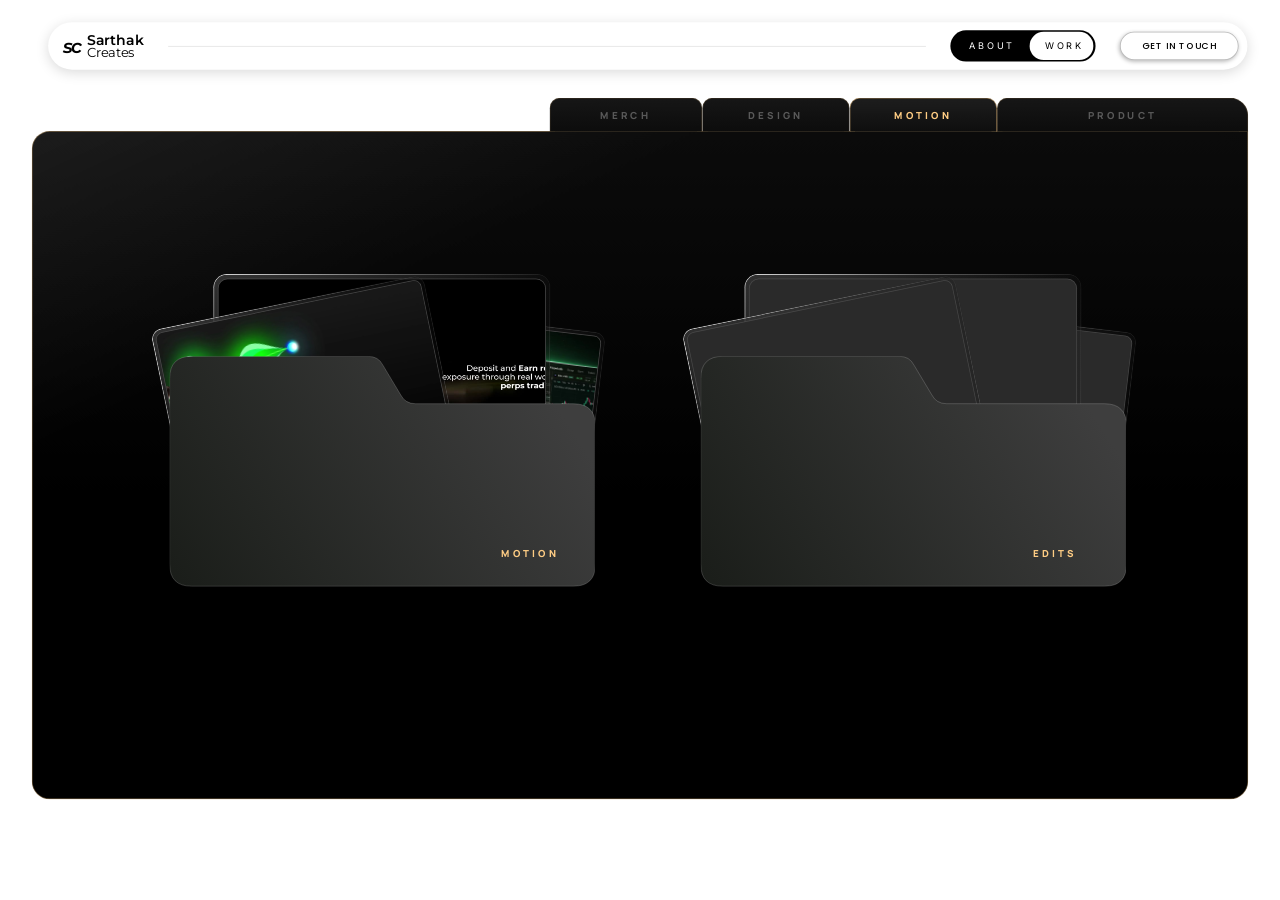
==== test-index.html @ cca3f9d4 "Add motion assets and update markup, script, styles Co-Authored-By: Claude Opus 4.8 <noreply@anthrop" ====
<!DOCTYPE html>
<html lang="en">
<head>
<meta charset="UTF-8">
<title>Sarthak Creates — MOTION test</title>
<meta name="viewport" content="width=device-width, initial-scale=1">
<link rel="preconnect" href="https://fonts.googleapis.com">
<link rel="preconnect" href="https://fonts.gstatic.com" crossorigin>
<link href="https://fonts.googleapis.com/css2?family=Manrope:wght@500;700;800&family=Montserrat:wght@400;600&family=Inter:wght@400&family=Poppins:wght@500&display=swap" rel="stylesheet">
<style>
:root{
  --gold:#FFCD84;
  --nav-gray:#595959;
  --glass-grad: radial-gradient(130% 170% at 6% -18%, #363636 0%, rgba(26,26,26,.27) 72%);
  --deck-ease: cubic-bezier(.34,1.08,.42,1);
}
*{margin:0;padding:0;box-sizing:border-box}
html,body{background:#fff}
body{overflow-x:hidden}
#stage{position:relative;width:1728px;height:1117px;transform-origin:top left;background:#fff}

/* ---------- Header (test-only replica; prod keeps its own header) ---------- */
.header{position:absolute;left:65px;top:30px;width:1619px;height:64px;background:#fff;border-radius:32px;
  box-shadow:0 4px 16.8px rgba(0,0,0,.15);display:flex;align-items:center;gap:33px;padding-left:20px;padding-right:12px;z-index:40}
.logo{display:flex;align-items:center;gap:8px}
.logo .mark{font-family:'Montserrat';font-weight:600;font-style:italic;font-size:26px;letter-spacing:-2px}
.logo .name{font-family:'Montserrat';line-height:.84;font-size:19.2px}
.logo .name b{font-weight:600}
.logo .name span{font-weight:400;font-size:17.4px}
.hline{flex:1;height:0;border-top:1px solid #E0E0E0}
.navpill{position:relative;width:196px;height:42.26px;background:#000;border-radius:23.35px;flex:none}
.navpill .sel{position:absolute;left:106.9px;top:2.13px;width:86px;height:38px;background:#fff;border-radius:21.36px}
.navpill p{position:absolute;top:13.6px;font-family:'Inter';font-size:12.35px;letter-spacing:3.95px}
.navpill .about{left:24.6px;color:#fff}
.navpill .work{left:127.4px;color:#000}
.git{position:relative;width:159.9px;height:38.1px;border-radius:21.36px;background:#fff;border:.37px solid rgba(86,86,86,.4);
  box-shadow:-1px 2px 6.15px rgba(0,0,0,.3);display:flex;align-items:center;justify-content:center;flex:none}
.git p{font-family:'Poppins';font-weight:500;font-size:12.35px;letter-spacing:1.24px}

/* ---------- Folder tab strip ---------- */
.tabstrip{position:absolute;left:43px;top:132px;width:1641.6px;height:46px;z-index:2}
.ftab{position:absolute;top:0;height:46px;border-radius:14px 14px 0 0;background:linear-gradient(180deg,#161616,#0c0c0c);
  border:1px solid rgba(255,205,132,.22);border-bottom:none;display:flex;align-items:center;justify-content:center}
.ftab p{font-family:'Manrope';font-weight:800;font-size:13.09px;letter-spacing:4.19px;color:var(--nav-gray)}
.ftab.active{background:linear-gradient(180deg,#1d1d1d,#0e0e0e);border-color:rgba(255,205,132,.55);z-index:3}
.ftab.active p{color:var(--gold)}
.t-merch{left:699px;width:206px}
.t-design{left:905px;width:199px}
.t-motion{left:1104px;width:199px}
.t-product{left:1303px;width:338.6px;border-top-right-radius:24px}

/* ---------- Black container body ---------- */
.mbody{position:absolute;left:43px;top:177px;width:1641.6px;height:902px;border-radius:24px;border-top-right-radius:0;
  background:
    linear-gradient(155deg, rgba(255,255,255,.07) 0%, rgba(255,255,255,0) 26%),
    linear-gradient(180deg,#0b0b0b, #000 55%);
  border:1px solid rgba(255,205,132,.4);overflow:hidden;z-index:1}

.view{position:absolute;inset:0;opacity:0;pointer-events:none;transition:opacity .35s ease}
.view.on{opacity:1;pointer-events:auto}


/* gradient glass stroke (matches work tiles) */
.gstroke{border:none !important}
.gstroke::before{content:'';position:absolute;inset:0;border-radius:inherit;padding:1.1px;
  background:linear-gradient(135deg, rgba(255,255,255,.85) 0%, rgba(255,255,255,.28) 34%, rgba(255,255,255,.06) 62%, rgba(255,255,255,.22) 100%);
  -webkit-mask:linear-gradient(#fff 0 0) content-box, linear-gradient(#fff 0 0);
  -webkit-mask-composite:xor;mask-composite:exclude;pointer-events:none;z-index:3}

/* ---------- Shared media block (thumb over video) ---------- */
.media{position:absolute;overflow:hidden;border:1px solid rgba(255,255,255,.16);background:#1c1c1c}
.media video,.media img.thumb{position:absolute;inset:0;width:100%;height:100%;object-fit:cover;display:block}
.media img.thumb{z-index:2;transition:opacity .35s ease}
.media.playing img.thumb{opacity:0}

/* ---------- FOLDERS view ---------- */
.folder{position:absolute;top:192px;width:615px;height:422px;cursor:pointer;perspective:1200px}
.folder-motion{left:159px}
.folder-edits{left:876px}
.fcard{position:absolute;border-radius:14px;background:var(--glass-grad);
  transition:transform .5s var(--deck-ease)}
.fcard .in{position:absolute;inset:5px;border-radius:10.6px;border:.6px solid rgba(255,255,255,.14);background:#2a2a2a;overflow:hidden}
.fcard img{width:100%;height:100%;object-fit:cover;display:block}
.fc3{left:242px;top:58px;width:360.6px;height:230.1px;z-index:1;transform:rotate(6.72deg)}
.fc2{left:84.6px;top:0;width:455.1px;height:290.4px;border-radius:17.8px;z-index:2}
.fc2 .in{inset:6.2px;border-radius:13.4px}
.fc1{left:20.3px;top:35.5px;width:375.9px;height:239.8px;z-index:3;border-radius:14.7px;transform:rotate(-11.67deg)}
.folder-front{position:absolute;left:25.6px;top:111.2px;width:574.9px;height:310.5px;z-index:4;
  transform-origin:50% 100%;transition:transform .5s var(--deck-ease)}
.folder-label{position:absolute;bottom:36px;z-index:5;font-family:'Manrope';font-weight:800;font-size:13.09px;
  letter-spacing:4.19px;color:var(--gold);pointer-events:none}
.folder-motion .folder-label{right:63px}
.folder-edits .folder-label{right:81px}
/* hover: folder opens a little, videos slide up + outward */
.folder:hover .fc1{transform:translate(-18px,-30px) rotate(-15deg)}
.folder:hover .fc2{transform:translateY(-36px)}
.folder:hover .fc3{transform:translate(18px,-26px) rotate(9.5deg)}
.folder:hover .folder-front{transform:rotateX(-12deg) translateY(4px)}
/* click: opening burst before switching views */
.folder.opening .fc1{transform:translate(-40px,-90px) rotate(-18deg)}
.folder.opening .fc2{transform:translateY(-110px) scale(1.04)}
.folder.opening .fc3{transform:translate(42px,-84px) rotate(12deg)}
.folder.opening .folder-front{transform:rotateX(-28deg) translateY(10px)}

/* ---------- VIEW SWITCH pill ---------- */
.vswitch{position:absolute;left:1467px;top:13px;width:128px;height:31px;background:#000;border-radius:15px;z-index:10;display:none}
.vswitch .pill{position:absolute;top:2.26px;width:63px;height:26.5px;border-radius:13.26px;
  background:linear-gradient(29.4deg,#1D1B19 28.6%,#A9832A 97.6%);transition:left .3s cubic-bezier(.4,0,.2,1)}
.vswitch.slide .pill{left:62px}
.vswitch.grid .pill{left:3px}
.vs-btn{position:absolute;top:0;width:64px;height:31px;cursor:pointer;display:flex;align-items:center;justify-content:center;background:none;border:none}
.vs-grid{left:0}
.vs-slide{right:0}
.icon-grid{display:grid;grid-template-columns:repeat(3,1fr);grid-template-rows:repeat(3,1fr);gap:.83px;width:19px;height:14px}
.icon-grid i{background:var(--nav-gray);border-radius:.83px;transition:background .3s}
.vswitch.grid .icon-grid i{background:var(--gold)}
.icon-slide{display:flex;align-items:center;gap:1px}
.icon-slide i{background:var(--nav-gray);transition:background .3s}
.icon-slide i:nth-child(1){width:5px;height:12px;border-radius:.86px 0 0 .86px}
.icon-slide i:nth-child(2){width:18px;height:14px;border-radius:1px}
.icon-slide i:nth-child(3){width:5px;height:12px;border-radius:0 .86px .86px 0}
.vswitch.slide .icon-slide i{background:var(--gold)}

/* ---------- Back button ---------- */
.backbtn{position:absolute;left:47px;top:13px;width:44px;height:31px;border-radius:15px;background:#000;
  border:1px solid rgba(255,205,132,.4);color:var(--gold);font-size:15px;cursor:pointer;z-index:10;display:none;
  align-items:center;justify-content:center;font-family:'Manrope';transition:background .25s}
.backbtn:hover{background:#161310}

/* ---------- SLIDE deck ---------- */
.deck-card{position:absolute;background:var(--glass-grad);cursor:pointer;
  transition:left .55s var(--deck-ease), top .55s var(--deck-ease), width .55s var(--deck-ease),
    height .55s var(--deck-ease), border-radius .55s var(--deck-ease), opacity .45s ease, transform .35s ease,
    filter .45s ease}
.deck-card .media{transition:inset .55s var(--deck-ease), border-radius .55s var(--deck-ease)}
.deck-card.noanim, .deck-card.noanim .media{transition:none !important}
/* center card with stacks on both sides; glass frames blur whatever sits underneath */
.pc{left:408.4px;top:166px;width:824.7px;height:526.2px;border-radius:32.2px;z-index:8;
  backdrop-filter:blur(5.4px);-webkit-backdrop-filter:blur(5.4px);
  filter:drop-shadow(19.1px 5.1px 32.6px rgba(0,0,0,.25))}
.pc .media{inset:11.2px;border-radius:24.3px}
.pr1{left:751px;top:219px;width:674px;height:430px;border-radius:26.3px;z-index:6;
  backdrop-filter:blur(4.4px);-webkit-backdrop-filter:blur(4.4px);
  filter:drop-shadow(17px 5.2px 27.6px rgba(0,0,0,.25))}
.pr1 .media{inset:9.15px;border-radius:19.8px}
.pr2{left:988px;top:253px;width:561px;height:357.9px;border-radius:21.9px;z-index:4;
  backdrop-filter:blur(3.7px);-webkit-backdrop-filter:blur(3.7px)}
.pr2 .media{inset:7.6px;border-radius:16.5px}
.pr3{left:1150px;top:283px;width:480px;height:306px;border-radius:18px;z-index:3;opacity:0;pointer-events:none}
.pr3 .media{inset:6.5px;border-radius:14px}
.pl1{left:216.6px;top:219px;width:674px;height:430px;border-radius:26.3px;z-index:6;
  backdrop-filter:blur(4.4px);-webkit-backdrop-filter:blur(4.4px);
  filter:drop-shadow(-17px 5.2px 27.6px rgba(0,0,0,.25))}
.pl1 .media{inset:9.15px;border-radius:19.8px}
.pl2{left:92.6px;top:253px;width:561px;height:357.9px;border-radius:21.9px;z-index:4;
  backdrop-filter:blur(3.7px);-webkit-backdrop-filter:blur(3.7px)}
.pl2 .media{inset:7.6px;border-radius:16.5px}
.pl3{left:11.6px;top:283px;width:480px;height:306px;border-radius:18px;z-index:3;opacity:0;pointer-events:none}
.pl3 .media{inset:6.5px;border-radius:14px}
/* hover popout */
.pc:hover{transform:translateY(-8px) scale(1.012)}
.pr1:hover,.pr2:hover{transform:translate(-16px,-8px)}
.pl1:hover,.pl2:hover{transform:translate(16px,-8px)}
/* front card expanding into the player window */
.deck-card.expanding{left:330.8px !important;top:64px !important;width:980px !important;height:551px !important;
  border-radius:32.2px !important;z-index:20 !important;opacity:1 !important;transform:none !important}
.sl-nav{position:absolute;left:50%;transform:translateX(-50%);top:722px;display:flex;gap:12px;z-index:8}
.sl-nav button{width:44px;height:31px;border-radius:15px;background:#000;border:1px solid rgba(255,205,132,.4);
  color:var(--gold);font-size:14px;cursor:pointer;transition:background .25s}
.sl-nav button:hover{background:#161310}

/* ---------- GRID view ---------- */
.gridscroll{position:absolute;inset:0;overflow-y:auto;overflow-x:hidden;scrollbar-width:none}
.gridscroll::-webkit-scrollbar{display:none}
.gridwrap{position:relative;width:100%;padding:100px 0 60px}
.g-row{display:flex;justify-content:center;gap:53px;margin-bottom:55.8px}
.g-card{position:relative;width:458px;height:292.2px;border-radius:17.9px;
  background:var(--glass-grad);cursor:pointer;flex:none;
  filter:drop-shadow(10.6px 2.8px 18.1px rgba(0,0,0,.25));transition:transform .35s ease}
.g-card:hover{transform:translateY(-8px) scale(1.02)}
.g-card .media{inset:6.2px;border-radius:13.5px}
.g-card.empty{cursor:default}
.g-card.empty:hover{transform:none}
.g-card.empty .media{background:#595959;border-color:rgba(255,255,255,.14)}

/* ---------- PLAYER view ---------- */
#view-player{transition:opacity .25s ease}
.player-wrap{position:absolute;inset:0;display:flex;flex-direction:column;align-items:center;padding-top:64px}
.p-card{position:relative;width:980px;height:551px;border-radius:32.2px;
  background:var(--glass-grad);flex:none}
.p-card .inner{position:absolute;inset:11.2px;border-radius:24.3px;overflow:hidden;background:#000;border:1px solid rgba(255,255,255,.16)}
.p-card iframe,.p-card video{width:100%;height:100%;display:block;border:none;object-fit:cover;background:#000}

.p-arrow{position:absolute;top:50%;transform:translateY(-50%);width:48px;height:48px;border-radius:50%;
  background:rgba(0,0,0,.65);border:1px solid rgba(255,205,132,.4);color:var(--gold);cursor:pointer;z-index:6;
  display:flex;align-items:center;justify-content:center;transition:background .25s, transform .25s}
.p-arrow:hover{background:#161310;transform:translateY(-50%) scale(1.06)}
.p-arrow svg{width:16px;height:16px;stroke:var(--gold);stroke-width:2.4;fill:none;stroke-linecap:round;stroke-linejoin:round}
.p-arrow.prev{left:22px}
.p-arrow.next{right:22px}
.p-meta{width:980px;margin-top:26px;color:#fff}
.p-title{font-family:'Manrope';font-weight:800;font-size:18px;letter-spacing:3px;color:var(--gold);text-transform:uppercase}
.p-note{font-family:'Manrope';font-weight:500;font-size:12px;letter-spacing:.5px;color:#8a8a8a;margin-top:6px}
.p-note a{color:var(--gold);text-decoration:none}
.p-descrow{display:flex;align-items:flex-start;gap:20px;margin-top:14px}
.p-desc{flex:1;font-family:'Manrope';font-weight:500;font-size:14px;line-height:1.6;color:#bdbdbd}
.p-copy{flex:none;height:31px;padding:0 20px;border-radius:15px;background:#000;border:1px solid rgba(255,205,132,.4);
  color:var(--gold);font-family:'Manrope';font-weight:800;font-size:11px;letter-spacing:2.5px;cursor:pointer;transition:background .25s}
.p-copy:hover{background:#161310}
</style>
</head>
<body>
<div id="stage">

  <div class="header">
    <div class="logo">
      <div class="mark">sc</div>
      <div class="name"><b>Sarthak</b><br><span>Creates</span></div>
    </div>
    <div class="hline"></div>
    <div class="navpill"><div class="sel"></div><p class="about">ABOUT</p><p class="work">WORK</p></div>
    <div class="git"><p>GET IN TOUCH</p></div>
  </div>

  <div class="tabstrip">
    <div class="ftab t-merch"><p>MERCH</p></div>
    <div class="ftab t-design"><p>DESIGN</p></div>
    <div class="ftab t-motion active"><p>MOTION</p></div>
    <div class="ftab t-product"><p>PRODUCT</p></div>
  </div>

  <div class="mbody" id="mbody">

    <!-- FOLDERS -->
    <div class="view on" id="view-folders">
      <div class="folder folder-motion" data-folder="motion">
        <div class="fcard gstroke fc3"><div class="in"><img src="assets/motion/thumbs/3.jpg" alt=""></div></div>
        <div class="fcard gstroke fc2"><div class="in"><img src="assets/motion/thumbs/2.jpg" alt=""></div></div>
        <div class="fcard gstroke fc1"><div class="in"><img src="assets/motion/thumbs/1.jpg" alt=""></div></div>
        <svg class="folder-front" viewBox="0 0 575 310.5">
          <defs>
            <linearGradient id="foldg" x1="0" y1="310" x2="480" y2="0" gradientUnits="userSpaceOnUse">
              <stop offset="0" stop-color="#1A1D19"/><stop offset="1" stop-color="#3E3E3E"/>
            </linearGradient>
          </defs>
          <path d="M 30 0 H 268 Q 282 0 288 12 L 312 52 Q 318 64 332 64 H 545 Q 575 64 575 94 V 280.5 Q 575 310.5 545 310.5 H 30 Q 0 310.5 0 280.5 V 30 Q 0 0 30 0 Z"
            fill="url(#foldg)" stroke="rgba(255,255,255,.3)" stroke-width=".77"/>
        </svg>
        <p class="folder-label">MOTION</p>
      </div>

      <div class="folder folder-edits" data-folder="edits">
        <div class="fcard gstroke fc3"><div class="in"></div></div>
        <div class="fcard gstroke fc2"><div class="in"></div></div>
        <div class="fcard gstroke fc1"><div class="in"></div></div>
        <svg class="folder-front" viewBox="0 0 575 310.5">
          <path d="M 30 0 H 268 Q 282 0 288 12 L 312 52 Q 318 64 332 64 H 545 Q 575 64 575 94 V 280.5 Q 575 310.5 545 310.5 H 30 Q 0 310.5 0 280.5 V 30 Q 0 0 30 0 Z"
            fill="url(#foldg)" stroke="rgba(255,255,255,.3)" stroke-width=".77"/>
        </svg>
        <p class="folder-label">EDITS</p>
      </div>
    </div>

    <!-- SLIDE deck (7 persistent cards cycling in a loop, stacks on both sides) -->
    <div class="view" id="view-slide">
      <div class="deck-card gstroke pl3" data-card="0"><div class="media"><img class="thumb" alt=""><video muted loop playsinline preload="metadata"></video></div></div>
      <div class="deck-card gstroke pl2" data-card="1"><div class="media"><img class="thumb" alt=""><video muted loop playsinline preload="metadata"></video></div></div>
      <div class="deck-card gstroke pr3" data-card="2"><div class="media"><img class="thumb" alt=""><video muted loop playsinline preload="metadata"></video></div></div>
      <div class="deck-card gstroke pr2" data-card="3"><div class="media"><img class="thumb" alt=""><video muted loop playsinline preload="metadata"></video></div></div>
      <div class="deck-card gstroke pl1" data-card="4"><div class="media"><img class="thumb" alt=""><video muted loop playsinline preload="metadata"></video></div></div>
      <div class="deck-card gstroke pr1" data-card="5"><div class="media"><img class="thumb" alt=""><video muted loop playsinline preload="metadata"></video></div></div>
      <div class="deck-card gstroke pc" data-card="6"><div class="media"><img class="thumb" alt=""><video muted loop playsinline preload="metadata"></video></div></div>
      <div class="sl-nav">
        <button id="sl-prev" aria-label="Previous">&#8592;</button>
        <button id="sl-next" aria-label="Next">&#8594;</button>
      </div>
    </div>

    <!-- GRID -->
    <div class="view" id="view-grid">
      <div class="gridscroll"><div class="gridwrap" id="gridwrap"></div></div>
    </div>

    <!-- PLAYER -->
    <div class="view" id="view-player">
      <div class="player-wrap">
        <div class="p-card gstroke">
          <div class="inner" id="p-media"></div>
          <button class="p-arrow prev" id="p-prev" aria-label="Previous video"><svg viewBox="0 0 16 16"><polyline points="10.5,2.5 5,8 10.5,13.5"/></svg></button>
          <button class="p-arrow next" id="p-next" aria-label="Next video"><svg viewBox="0 0 16 16"><polyline points="5.5,2.5 11,8 5.5,13.5"/></svg></button>
        </div>
        <div class="p-meta">
          <p class="p-title" id="p-title"></p>
          <p class="p-note" id="p-note"></p>
          <div class="p-descrow">
            <p class="p-desc" id="p-desc"></p>
            <button class="p-copy" id="p-copy">COPY LINK</button>
          </div>
        </div>
      </div>
    </div>

    <div class="vswitch slide" id="vswitch">
      <div class="pill"></div>
      <button class="vs-btn vs-grid" data-mode="grid"><span class="icon-grid"><i></i><i></i><i></i><i></i><i></i><i></i><i></i><i></i><i></i></span></button>
      <button class="vs-btn vs-slide" data-mode="slide"><span class="icon-slide"><i></i><i></i><i></i></span></button>
    </div>
    <button class="backbtn" id="backbtn" aria-label="Back">&#8592;</button>

  </div>
</div>

<script>
/* ============================================================
   MOTION DATA — mapping is by NUMBER: preview N -> YouTube video N
   Fill "yt" with the YouTube video ID once uploaded.
   Descriptions are placeholders; edit freely.
   ============================================================ */
const CHANNEL = "https://www.youtube.com/@sarthakcreates";
const MOTION_VIDEOS = [
  {n:1,  title:"Flash Trade V2 Explainer", yt:"9EROvt87uyk", desc:"A full walkthrough of Flash Trade V2. Built to explain the new trading flow in a way anyone can follow."},
  {n:2,  title:"Equity Perps",             yt:"RiB74hr6eaM", desc:"Launch animation for Equity Perps on Flash Trade. Stocks meet onchain perpetuals."},
  {n:3,  title:"Flash Trade V2 Launch",    yt:"U-souFbSLBk", desc:"The V2 launch film. A new beginning for effortless perpetuals trading."},
  {n:4,  title:"Futarchy",                 yt:"QNMzlUXPbW0", desc:"Explaining futarchy governance and how the community steers the protocol."},
  {n:5,  title:"FAF Mint",                 yt:"Qw5vPrCkBPE", desc:"Mint announcement for $FAF. Fully diluted, revenue share, zero team allocation."},
  {n:6,  title:"2024 Wrapped",             yt:"N6XxhS9s6VE", desc:"A year of Flash Trade in one animation. Everything we shipped in 2024."},
  {n:7,  title:"DUEL",                     yt:"1Fpv-570m4o", desc:"Promo for DUEL. Trade head to head and battle for the prize pool."},
  {n:8,  title:"ORE",                      yt:"XUoqv7TwTW8", desc:"ORE listing animation. New asset, same effortless trading."},
  {n:9,  title:"Ownership",                yt:"6U3CPdQ3Up8", desc:"What ownership means on Flash Trade. Revenue share explained in motion."},
  {n:10, title:"RUG",                      yt:"ON9GRaFvlb4", desc:"A playful take on rugs and why Flash Trade is built different."},
  {n:11, title:"Pengu",                    yt:"1YFM-vhgzuw", desc:"Pengu listing promo. Bringing the flock onchain."},
  {n:12, title:"x-stocks",                 yt:"_Nwviw9ZDtU", desc:"x-stocks on Flash Trade. Trade equities with crypto rails."},
  {n:13, title:"2025 Wrapped",             yt:"YcTLVXFasH0", desc:"The 2025 recap. Bigger numbers, faster fills, more markets."},
  {n:14, title:"Trade on Charts",          yt:"9SCfXW7JwJ8", desc:"Feature promo for trading directly on charts. Click, drag, done."},
  {n:15, title:"Save Charts",              yt:"pgpOYAgRqfY", desc:"Save your chart layouts and pick up right where you left off."},
  {n:16, title:"Auto Compounding",         yt:"Zwd9Atmo7b4", desc:"Auto compounding explained. Your rewards keep working for you."},
  {n:17, title:"Degen Mode",               yt:"-EgmznPpeRk", desc:"Degen Mode promo. 500x leverage for the ones who want it all."},
  {n:18, title:"Promo Animation 2",        yt:"aR6cHB_Bu9Y", desc:"Brand promo animation for Flash Trade."},
  {n:19, title:"Promo Animation 3",        yt:"A3hXcRZJQV4", desc:"Brand promo animation for Flash Trade."},
  {n:20, title:"Promo Animation 1",        yt:"T4x0llwlsVo", desc:"Brand promo animation for Flash Trade."}
];
const EDITS_VIDEOS = []; // coming soon; same structure will apply

const src   = n => `assets/motion/${n}.mp4`;
const thumb = n => `assets/motion/thumbs/${n}.jpg`;
const mod = (a, m) => ((a % m) + m) % m;

/* ---------- responsive scale ---------- */
const stage = document.getElementById('stage');
function fit(){
  const s = Math.min(1, window.innerWidth / 1728);
  stage.style.transform = `scale(${s})`;
  document.body.style.height = (1117 * s) + 'px';
}
window.addEventListener('resize', fit); fit();

/* ---------- state ---------- */
let currentFolder = null;
let deckMode = 'slide';
let slideIndex = 0;       // index of the video shown on the front card
let animLock = false;

const views = {
  folders: document.getElementById('view-folders'),
  slide:   document.getElementById('view-slide'),
  grid:    document.getElementById('view-grid'),
  player:  document.getElementById('view-player')
};
const vswitch = document.getElementById('vswitch');
const backbtn = document.getElementById('backbtn');

function show(name){
  Object.entries(views).forEach(([k, el]) => el.classList.toggle('on', k === name));
  vswitch.style.display = (name === 'slide' || name === 'grid') ? 'block' : 'none';
  backbtn.style.display = (name === 'folders') ? 'none' : 'flex';
  if (name !== 'slide') pauseAll(views.slide);
  if (name !== 'grid') pauseAll(views.grid);
  if (name !== 'player') clearPlayer();
}
function pauseAll(root){
  root.querySelectorAll('video').forEach(v => v.pause());
  root.querySelectorAll('.media.playing').forEach(m => m.classList.remove('playing'));
}
function list(){ return currentFolder === 'edits' ? EDITS_VIDEOS : MOTION_VIDEOS; }

/* ---------- folders ---------- */
document.querySelectorAll('.folder').forEach(f => {
  f.addEventListener('click', () => {
    if (f.classList.contains('opening')) return;
    f.classList.add('opening');
    setTimeout(() => {
      f.classList.remove('opening');
      currentFolder = f.dataset.folder;
      slideIndex = 0;
      openMode(deckMode);
    }, 380);
  });
});

function openMode(m){
  deckMode = m;
  vswitch.classList.toggle('slide', m === 'slide');
  vswitch.classList.toggle('grid',  m === 'grid');
  if (m === 'slide'){ deckInit(); show('slide'); }
  else { renderGrid(); show('grid'); }
}
vswitch.querySelectorAll('.vs-btn').forEach(b => b.addEventListener('click', () => openMode(b.dataset.mode)));

backbtn.addEventListener('click', () => {
  if (views.player.classList.contains('on')) { openMode(deckMode); return; }
  currentFolder = null;
  show('folders');
});

/* ---------- SLIDE deck: 7 persistent cards, center + stacks on both sides, looping ---------- */
const deckCards = Array.from(document.querySelectorAll('.deck-card'));
const POS = ['pl3','pl2','pl1','pc','pr1','pr2','pr3']; // roles[i] = card at POS[i]; center = roles[3]
const OFFSET = [-3,-2,-1,0,1,2,3];                       // video offset from slideIndex per position
let roles = [];

function setCardMedia(card, item, instant){
  const media = card.querySelector('.media');
  const img = card.querySelector('img.thumb');
  const vid = card.querySelector('video');
  media.classList.remove('playing');
  if (instant){ card.classList.add('noanim'); }
  if (!item){
    img.removeAttribute('src'); vid.removeAttribute('src'); delete vid.dataset.n; vid.load();
  } else {
    img.src = thumb(item.n);
    if (vid.dataset.n !== String(item.n)){
      vid.src = src(item.n);
      vid.dataset.n = item.n;
      vid.load();
    }
  }
  if (instant){ requestAnimationFrame(() => card.classList.remove('noanim')); }
}
function itemAt(offset){
  const vids = list();
  if (!vids.length) return null;
  return vids[mod(slideIndex + offset, vids.length)];
}
function applyRoles(){
  roles.forEach((card, i) => {
    card.classList.remove(...POS);
    card.classList.add(POS[i]);
  });
}
function playFront(){
  const front = roles[3];
  const vid = front.querySelector('video');
  const media = front.querySelector('.media');
  if (!vid.src) return;
  vid.currentTime = 0;
  vid.play().then(() => media.classList.add('playing')).catch(() => {});
}
function stopCard(card){
  card.querySelector('video').pause();
  card.querySelector('.media').classList.remove('playing');
}
function deckInit(){
  roles = deckCards.slice(); // DOM order matches POS order via initial classes
  roles.forEach((card, i) => setCardMedia(card, itemAt(OFFSET[i]), true));
  applyRoles();
  deckCards.forEach(stopCard);
  playFront();
}
function deckNext(){
  const vids = list(); if (!vids.length || animLock) return;
  animLock = true;
  stopCard(roles[3]);
  slideIndex = mod(slideIndex + 1, vids.length);
  // everything shifts one slot to the left; far-left hidden card jumps to far-right hidden slot
  const wrap = roles[0]; // pl3 -> pr3
  roles = [roles[1], roles[2], roles[3], roles[4], roles[5], roles[6], wrap];
  setCardMedia(wrap, itemAt(3), true);
  applyRoles();
  setTimeout(() => { playFront(); animLock = false; }, 560);
}
function deckPrev(){
  const vids = list(); if (!vids.length || animLock) return;
  animLock = true;
  stopCard(roles[3]);
  slideIndex = mod(slideIndex - 1, vids.length);
  const wrap = roles[6]; // pr3 -> pl3
  roles = [wrap, roles[0], roles[1], roles[2], roles[3], roles[4], roles[5]];
  setCardMedia(wrap, itemAt(-3), true);
  applyRoles();
  setTimeout(() => { playFront(); animLock = false; }, 560);
}
document.getElementById('sl-next').addEventListener('click', deckNext);
document.getElementById('sl-prev').addEventListener('click', deckPrev);
document.addEventListener('keydown', e => {
  if (!views.slide.classList.contains('on')) return;
  if (e.key === 'ArrowRight') deckNext();
  if (e.key === 'ArrowLeft') deckPrev();
});
deckCards.forEach(card => {
  card.addEventListener('click', () => {
    const i = roles.indexOf(card);
    const vids = list(); if (!vids.length) return;
    if (i === 4){ deckNext(); return; }
    if (i === 5){ deckNext(); setTimeout(deckNext, 620); return; }
    if (i === 2){ deckPrev(); return; }
    if (i === 1){ deckPrev(); setTimeout(deckPrev, 620); return; }
    if (i === 3){
      if (animLock) return;
      animLock = true;
      card.classList.add('expanding');
      setTimeout(() => {
        openPlayer(vids[slideIndex], 'slide');
        card.classList.remove('expanding');
        animLock = false;
      }, 560);
    }
  });
});

/* ---------- GRID ---------- */
const gridwrap = document.getElementById('gridwrap');
function renderGrid(){
  gridwrap.innerHTML = '';
  const vids = list();
  const items = vids.length ? vids : Array.from({length:6}, () => null);
  for (let i = 0; i < items.length; i += 3){
    const row = document.createElement('div'); row.className = 'g-row';
    items.slice(i, i + 3).forEach(item => {
      const card = document.createElement('div');
      card.className = 'g-card gstroke' + (item ? '' : ' empty');
      const media = document.createElement('div');
      media.className = 'media'; media.style.position = 'absolute';
      card.appendChild(media);
      if (item){
        const img = document.createElement('img');
        img.className = 'thumb'; img.src = thumb(item.n);
        const v = document.createElement('video');
        v.muted = true; v.loop = true; v.playsInline = true; v.preload = 'none';
        media.appendChild(v); media.appendChild(img);
        card.addEventListener('mouseenter', () => {
          if (!v.src){ v.src = src(item.n); }
          v.currentTime = 0;
          v.play().then(() => media.classList.add('playing')).catch(() => {});
        });
        card.addEventListener('mouseleave', () => {
          v.pause(); media.classList.remove('playing');
        });
        card.addEventListener('click', () => openPlayer(item, 'grid'));
      }
      row.appendChild(card);
    });
    gridwrap.appendChild(row);
  }
}

/* ---------- PLAYER ---------- */
const pMedia = document.getElementById('p-media');
const pTitle = document.getElementById('p-title');
const pNote  = document.getElementById('p-note');
const pDesc  = document.getElementById('p-desc');
const pCopy  = document.getElementById('p-copy');
let currentDesc = '';
let currentLink = CHANNEL;

function videoLink(item){
  return item.yt ? `https://youtu.be/${item.yt}` : CHANNEL;
}
function renderPlayer(item){
  pMedia.innerHTML = '';
  pTitle.textContent = `${item.n}. ${item.title}`;
  currentDesc = item.desc;
  currentLink = videoLink(item);
  pDesc.textContent = item.desc;
  pCopy.textContent = 'COPY LINK';
  if (item.yt){
    pNote.innerHTML = '';
    const f = document.createElement('iframe');
    f.src = `https://www.youtube.com/embed/${item.yt}?autoplay=1&rel=0`;
    f.allow = 'autoplay; encrypted-media; picture-in-picture; fullscreen';
    f.allowFullscreen = true;
    pMedia.appendChild(f);
  } else {
    pNote.innerHTML = `Full video coming soon on <a href="${CHANNEL}" target="_blank" rel="noopener">YouTube</a>. Playing the preview for now.`;
    const v = document.createElement('video');
    v.src = src(item.n); v.poster = thumb(item.n);
    v.controls = true; v.autoplay = true; v.loop = true; v.playsInline = true;
    pMedia.appendChild(v);
  }
}
function openPlayer(item, from){
  renderPlayer(item);
  show('player');
}
function playerStep(step){
  const vids = list(); if (!vids.length) return;
  slideIndex = mod(slideIndex + step, vids.length);
  renderPlayer(vids[slideIndex]);
}
document.getElementById('p-prev').addEventListener('click', () => playerStep(-1));
document.getElementById('p-next').addEventListener('click', () => playerStep(1));
document.addEventListener('keydown', e => {
  if (!views.player.classList.contains('on')) return;
  if (e.key === 'ArrowRight') playerStep(1);
  if (e.key === 'ArrowLeft') playerStep(-1);
});
function clearPlayer(){ pMedia.innerHTML = ''; }
pCopy.addEventListener('click', async () => {
  try { await navigator.clipboard.writeText(currentLink); pCopy.textContent = 'COPIED'; }
  catch(e){ pCopy.textContent = 'COPY FAILED'; }
  setTimeout(() => pCopy.textContent = 'COPY LINK', 1600);
});
</script>
</body>
</html>
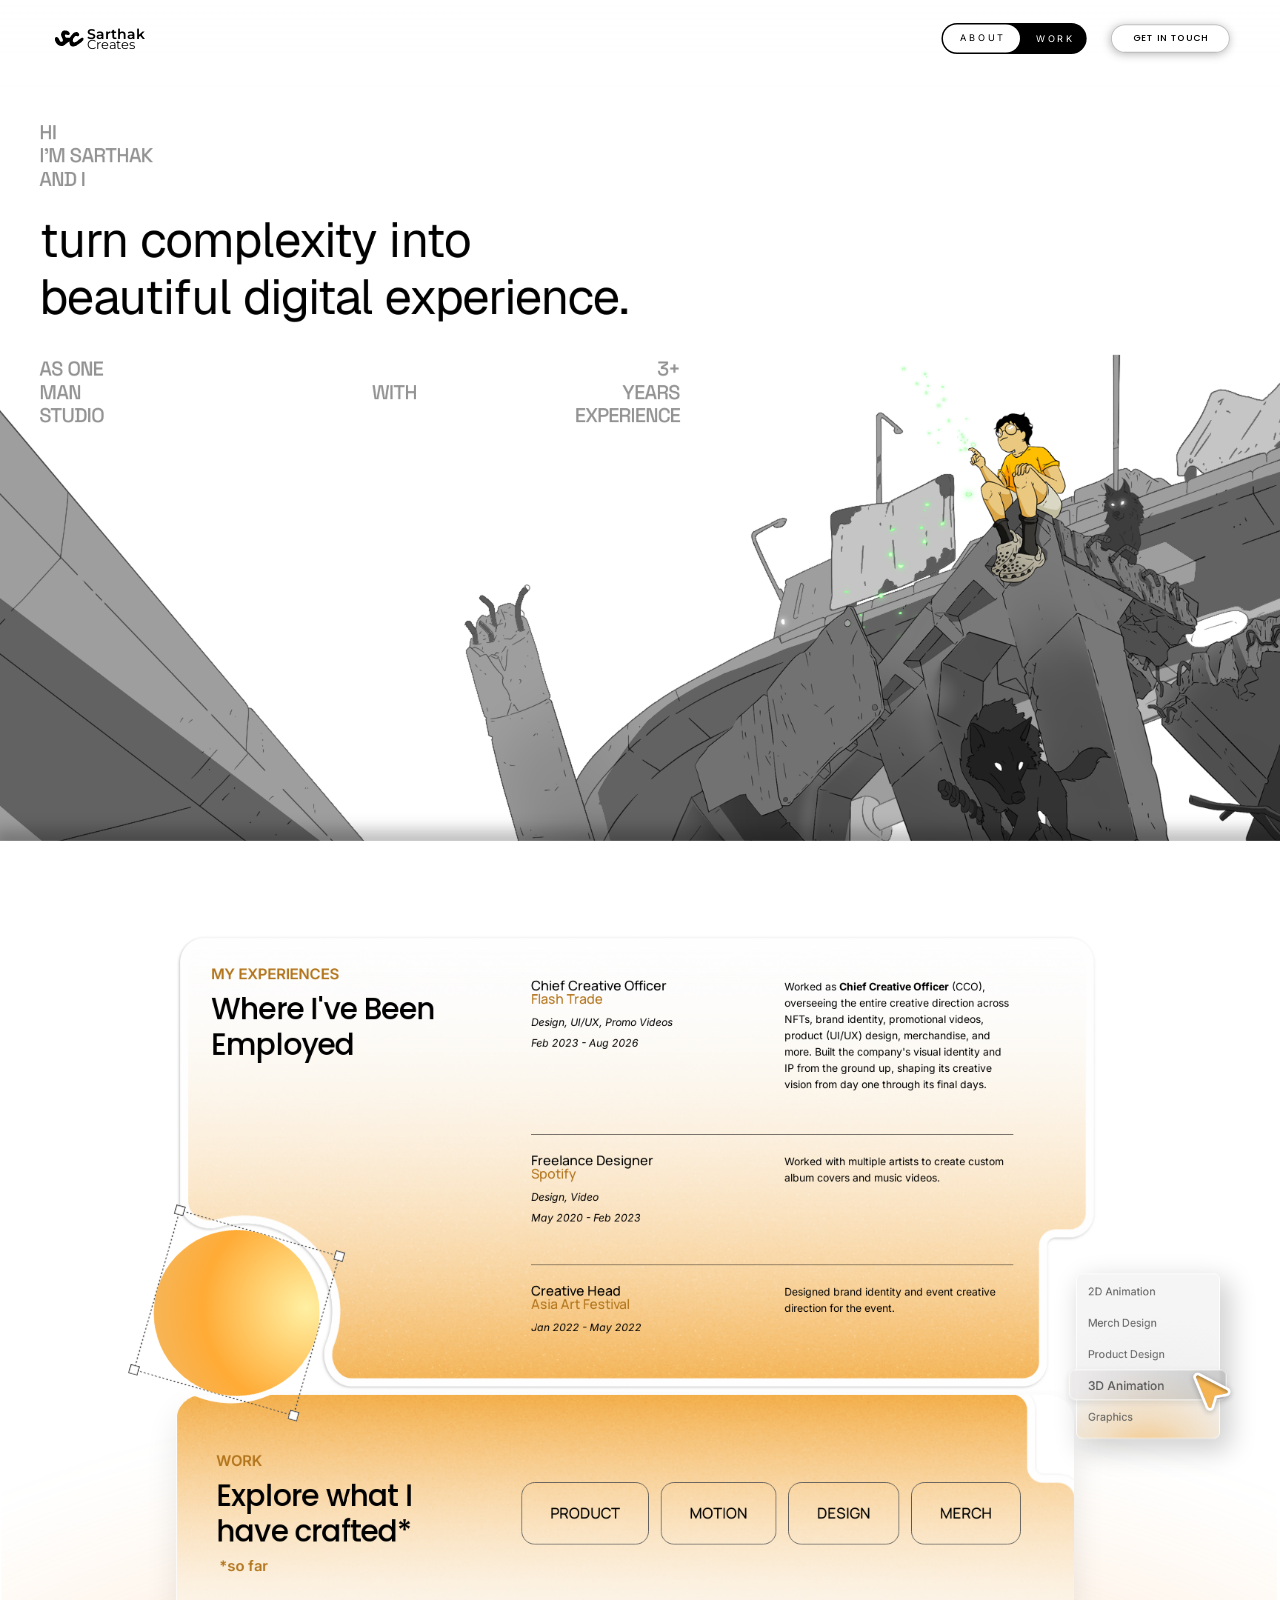
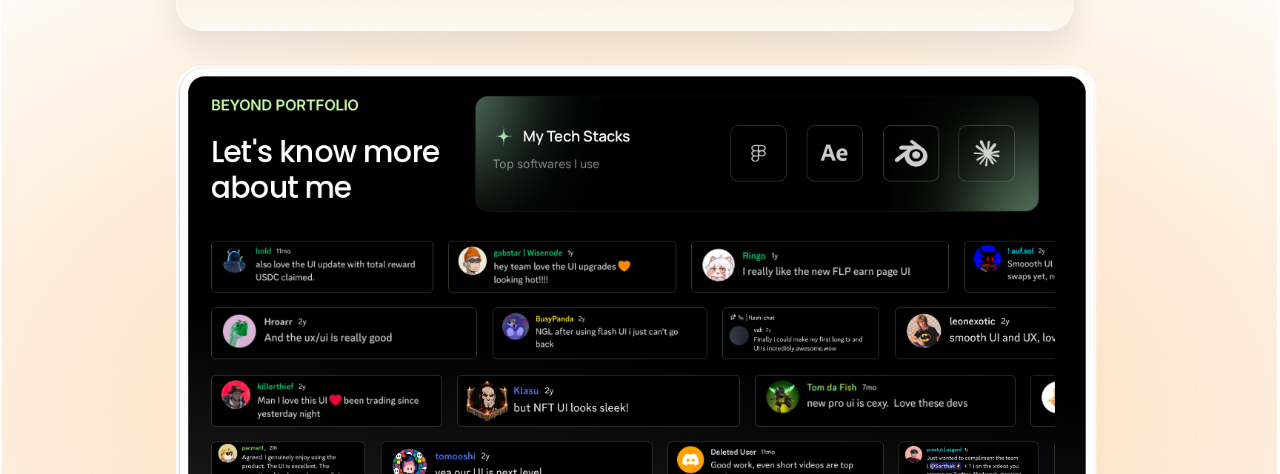
==== commit e4b9c81c: "Update test page and styles Co-Authored-By: Claude Opus 4.8 <noreply@anthropic.com>" ====
--- a/test-index.html
+++ b/test-index.html
@@ -1,614 +1,3878 @@
 <!DOCTYPE html>
 <html lang="en">
 <head>
-<meta charset="UTF-8">
-<title>Sarthak Creates — MOTION test</title>
-<meta name="viewport" content="width=device-width, initial-scale=1">
-<link rel="preconnect" href="https://fonts.googleapis.com">
-<link rel="preconnect" href="https://fonts.gstatic.com" crossorigin>
-<link href="https://fonts.googleapis.com/css2?family=Manrope:wght@500;700;800&family=Montserrat:wght@400;600&family=Inter:wght@400&family=Poppins:wght@500&display=swap" rel="stylesheet">
-<style>
-:root{
-  --gold:#FFCD84;
-  --nav-gray:#595959;
-  --glass-grad: radial-gradient(130% 170% at 6% -18%, #363636 0%, rgba(26,26,26,.27) 72%);
-  --deck-ease: cubic-bezier(.34,1.08,.42,1);
+  <meta charset="UTF-8">
+  <meta name="viewport" content="width=device-width, initial-scale=1.0">
+  <title>Sarthak Creates</title>
+  <link rel="icon" type="image/png" href="assets/fx/fx-favicon.png">
+  <link rel="apple-touch-icon" href="assets/fx/fx-favicon.png">
+  <style>
+/* =======================================
+       RESPONSIVE: Show/Hide layouts
+    ======================================= */
+    .desktop-view { display: block; }
+    .mobile-view { display: none; }
+
+    @media (max-width: 768px) {
+      .desktop-view { display: none !important; }
+      .mobile-view { display: block !important; }
+      body { width: 100%; max-width: 393px; margin: 0 auto; }
+    }
+
+    /* =======================================
+       DESKTOP STYLES
+    ======================================= */
+    
+    :root {
+      --main-color: #c6fca6;
+      --default-white: #fff;
+      --default-black: #000;
+      --body-gray: rgba(255,255,255,0.8);
+      --nav-gray: #595959;
+      --gradient-green: linear-gradient(122deg, #c6fca6 0%, rgba(167,252,238,0.74) 100%);
+    }
+    *, *::before, *::after { margin:0; padding:0; box-sizing:border-box; }
+    html { scroll-behavior: auto; }
+    body { background:#fff; overflow-x:hidden; font-family:'Inter',sans-serif; }
+
+    .page-wrapper {
+      position: absolute; top: 0; left: 50%; width: 1728px; min-height: 3220px; overflow: visible;
+      transform: translateX(-50%) scale(var(--s,1)); transform-origin: top center;
+    }
+
+    /* ===================== LOADER ===================== */
+    .loader-overlay {
+      position: fixed; inset: 0; background: #fff;
+      z-index: 9999; display: flex; align-items: center; justify-content: center;
+      pointer-events: none;
+    }
+    .loader-overlay.done {
+      animation: loader-exit 1.1s cubic-bezier(0.22,1,0.36,1) forwards;
+    }
+    @keyframes loader-exit {
+      0%   { opacity:1; }
+      60%  { opacity:0.3; }
+      100% { opacity:0; pointer-events:none; }
+    }
+    .loader-overlay.done .loader-text {
+      animation: loader-text-exit 1.1s cubic-bezier(0.22,1,0.36,1) forwards;
+    }
+    @keyframes loader-text-exit {
+      0%   { transform:translateX(0) scale(1); opacity:1; }
+      100% { transform:translateX(-350px) scale(0.95); opacity:0; filter:blur(2px); }
+    }
+    .loader-text {
+      font-family:'Manrope',sans-serif; font-weight:500;
+      font-size:72.543px; line-height:83.878px; letter-spacing:-0.7254px;
+      color:#000; text-align:center; max-width:764px;
+    }
+    .loader-word {
+      display:inline; opacity:0;
+      animation: loader-word-in 0.7s cubic-bezier(0.22,1,0.36,1) forwards;
+    }
+    @keyframes loader-word-in {
+      0%   { opacity:0; filter:blur(6px); transform:translateY(20px); }
+      40%  { opacity:0.5; filter:blur(3px); }
+      100% { opacity:1; filter:blur(0); transform:translateY(0); }
+    }
+
+    /* ===================== STICKY HEADER + BLUR ===================== */
+    .header-zone {
+      position: fixed; top: 0; left: 50%; transform: translateX(-50%) scale(var(--s,1));
+      transform-origin: top center;
+      width: 1728px; height: 120px; z-index: 100; pointer-events: none;
+    }
+    .blur-layer {
+      position: absolute; top: -30px; left: -60px; right: -60px; height: 180px;
+      backdrop-filter: blur(44px) saturate(1.2);
+      -webkit-backdrop-filter: blur(44px) saturate(1.2);
+      background: linear-gradient(180deg, rgba(255,255,255,0.08) 0%, rgba(255,255,255,0) 100%);
+      mask-image: linear-gradient(to bottom, #000 0%, #000 35%, transparent 100%);
+      -webkit-mask-image: linear-gradient(to bottom, #000 0%, #000 35%, transparent 100%);
+      z-index: 0;
+    }
+    .header {
+      position: absolute; top: 20px; left: 54px;
+      width: 1619px; height: 64px; background: transparent;
+      border-radius: 32px; display: flex; align-items: center;
+      gap: 33px; padding-left: 20px; padding-right: 12px;
+      z-index: 10; pointer-events: all;
+    }
+    .logo { display:flex; align-items:center; gap:5px; flex-shrink:0; }
+    .logo img { width:39px; height:22px; }
+    .logo-text { font-family:'Montserrat',sans-serif; line-height:0.84; color:#000; white-space:nowrap; }
+    .logo-text .bold { font-weight:600; font-size:19.2px; display:block; }
+    .logo-text .light { font-weight:400; font-size:17.37px; display:block; }
+    .header-line { flex-shrink:0; width:1010px; height:0; position:relative; align-self:center; }
+    .header-line img { position:absolute; top:-0.5px; left:0; width:100%; height:1px; }
+    .navigation {
+      background:var(--default-black); border-radius:23.346px;
+      display:flex; align-items:center; gap:21px; padding:2px;
+      width:196px; flex-shrink:0; position:relative; cursor:pointer;
+    }
+    .nav-selector { width:104.409px; height:38.262px; background:#fff; border-radius:21.356px; flex-shrink:0; }
+    .nav-label { font-family:'Inter',sans-serif; font-size:12.351px; letter-spacing:3.9525px; font-weight:400; color:#fff; white-space:nowrap; }
+    .nav-label-about { position:absolute; left:24.64px; top:13.62px; font-family:'Inter',sans-serif; font-size:12.351px; letter-spacing:3.9525px; font-weight:400; color:#000; white-space:nowrap; }
+    .get-in-touch {
+      position:relative; width:159.899px; height:38.107px; flex-shrink:0;
+      display:flex; align-items:center; justify-content:center;
+      filter:drop-shadow(-1px 2px 6.15px rgba(0,0,0,0.3));
+    }
+    .get-in-touch-bg { position:absolute; inset:0; background:#fff; border:0.374px solid rgba(86,86,86,0.4); border-radius:21.356px; }
+    .get-in-touch span { position:relative; font-family:'Poppins',sans-serif; font-weight:500; font-size:12.351px; letter-spacing:1.2351px; color:#000; white-space:nowrap; }
+
+    /* ===================== HERO LAYERS ===================== */
+    .hero-container { position:relative; width:100%; height:1020px; overflow:visible; }
+
+    .hero-bg-layer {
+      position:absolute; top:400px; left:0px; width:2080px; height:1668px;
+      overflow:hidden; z-index:0; will-change:transform;
+    }
+    .hero-bg-layer img { display:block; width:100%; height:100%; object-fit:contain; object-position:left top; }
+
+    .hero-fg-layer {
+      position:absolute; top:360px; left:822px; width:1005px; height:859px;
+      overflow:hidden; z-index:1; will-change:transform;
+    }
+    .hero-fg-layer img { display:block; width:100%; height:100%; object-fit:contain; object-position:center top; }
+
+    .hero-text {
+      position:absolute; top:163px; left:53px; width:865px;
+      display:flex; flex-direction:column; align-items:flex-start; gap:29px;
+      z-index:2; will-change:transform;
+    }
+    .hero-intro {
+      width:865px; font-family:'Space Grotesk',sans-serif; font-weight:500;
+      font-size:27.16px; line-height:31.4px; letter-spacing:-1px; color:#929292;
+    }
+    /* Fix 2: Animate intro words one by one */
+    .intro-word {
+      display:inline; opacity:0;
+      animation: intro-word-in 0.9s cubic-bezier(0.22,1,0.36,1) forwards;
+    }
+    @keyframes intro-word-in {
+      0%   { opacity:0; filter:blur(3px); transform:translateY(8px); }
+      50%  { opacity:0.7; filter:blur(1px); }
+      100% { opacity:1; filter:blur(0); transform:translateY(0); }
+    }
+    .hero-heading {
+      width:830px; font-family:'Geist',sans-serif; font-weight:400;
+      font-size:66.12px; line-height:76.45px; letter-spacing:-1px; color:#000;
+    }
+    /* Word-by-word animation */
+    .hero-word {
+      display: inline;
+      opacity: 0;
+      animation: word-slide-home 1.6s cubic-bezier(0.22,1,0.36,1) forwards;
+    }
+    @keyframes word-slide-home {
+      0%   { opacity:0; filter:blur(4px); }
+      25%  { opacity:0.6; filter:blur(2px); }
+      60%  { opacity:0.9; filter:blur(0.5px); }
+      100% { opacity:1; filter:blur(0); }
+    }
+    .hero-stats {
+      width:865px; height:95px; display:flex; align-items:center; margin-top:14px;
+      font-family:'Space Grotesk',sans-serif; font-weight:500;
+      font-size:27.16px; line-height:31.4px; letter-spacing:-1px; color:#929292;
+      opacity:0; animation: fade-in 0.8s ease 3.6s forwards;
+    }
+    .hero-stats .stat-left { flex:1; }
+    .hero-stats .stat-mid { width:253px; }
+    .hero-stats .stat-right { width:163px; text-align:right; }
+    @keyframes fade-in { 0%{opacity:0; transform:translateY(15px);} 100%{opacity:1; transform:translateY(0);} }
+
+    /* ===================== INFORMATION BOX ===================== */
+    .info-box-wrapper {
+      position:absolute; top:1135px; left:-9px; width:1744px;
+      display:flex; flex-direction:column; align-items:center;
+      z-index:4; will-change:transform;
+    }
+    /* Logo Lip is now PART of the information box */
+    .information-box {
+      width:100%; background:#fff;
+      border-top:11px solid #fff; border-left:11px solid #fff; border-right:11px solid #fff;
+      box-shadow:0px -15px 20.4px rgba(0,0,0,0.25);
+      overflow:visible; position:relative;
+      padding-top: 0;
+    }
+    .logo-lip-attached {
+      position:absolute; top:-96px; left:50%; transform:translateX(-50%);
+      width:174.541px; height:105.041px; z-index:5;
+    }
+    .logo-lip-attached img {
+      position:absolute; top:-8.66%; left:-1.2%; width:102.4%; height:108.66%;
+    }
+    .info-inner {
+      position:relative; overflow:hidden; height:1775px;
+    }
+
+    .bg-grid { position:absolute; top:0; left:0; width:1737px; height:1598.479px; z-index:0; will-change:transform; }
+    .bg-grid img { width:100%; height:100%; }
+
+    /* ===================== EXPERIENCE SECTION ===================== */
+    .experience-section {
+      position:absolute; top:136px; right:274px; width:1212px; height:569px;
+      padding:17px 47px; z-index:3;
+    }
+    .experience-bg { position:absolute; top:-19px; left:-0.02px; width:1212.014px; height:584px; }
+    .experience-bg img { width:1242.214px; height:614.2px; }
+    .experience-content {
+      position:relative; display:flex; gap:116px; align-items:center; height:511px; width:1119px; z-index:1;
+    }
+    .experience-title { width:316px; flex-shrink:0; padding-bottom:373px; }
+    .section-label {
+      font-family:'Inter',sans-serif; font-weight:600; font-size:20px;
+      color:var(--main-color); text-transform:uppercase; line-height:1.3; margin-bottom:10px;
+    }
+    .section-heading {
+      font-family:'Poppins',sans-serif; font-weight:500; font-size:40px;
+      color:var(--default-white); letter-spacing:-0.8px; line-height:1.2;
+    }
+    .experience-entries { flex:1; display:flex; flex-direction:column; gap:41px; padding-top:11px; }
+    .experience-entry { display:flex; gap:52px; align-items:flex-start; }
+    .entry-data { width:290px; flex-shrink:0; }
+    .entry-role { font-family:'Manrope',sans-serif; font-weight:500; font-size:18px; color:#fff; line-height:1; margin-bottom:16px; }
+    .entry-role .highlight { color:var(--main-color); }
+    .entry-role .gradient-text {
+      background:linear-gradient(159deg, #c6fca6 0%, rgba(167,252,238,0.74) 99%);
+      -webkit-background-clip:text; -webkit-text-fill-color:transparent; background-clip:text;
+    }
+    .entry-meta { font-family:'Inter',sans-serif; font-weight:400; font-style:italic; font-size:14px; color:rgba(255,255,255,0.8); line-height:1; }
+    .entry-desc { width:308.89px; flex-shrink:0; }
+    .entry-desc p { font-family:'Inter',sans-serif; font-weight:400; font-size:14px; color:#fff; line-height:22px; }
+    .collab-label { font-family:'Inter',sans-serif; font-weight:300; font-style:italic; font-size:14px; color:#fff; margin-top:15px; margin-bottom:12px; }
+    .collab-avatars { display:flex; gap:6px; align-items:flex-end; }
+    .collab-avatars img { width:42px; height:42px; border-radius:50%; }
+    .entry-divider { width:650.89px; height:0; }
+    .entry-divider img { width:100%; height:1px; }
+
+    /* Ball Element */
+    .ball-element {
+      position:absolute; top:508px; right:1286px;
+      width:237px; height:237px; z-index:6;
+    }
+    .ball-element img {
+      width:100%; height:100%;
+      will-change:transform;
+    }
+
+    /* Services Fan */
+  /* ===== NEW SERVICES FAN (glass + selector + mouse follow) ===== */
+  .services-fan{
+    position:absolute; top:573px; right:68px; width:237px; height:248px;
+    z-index:5; transform:scale(0.9); transform-origin:top right;
+  }
+  .sf-base{
+    position:absolute; left:11px; top:0; width:216px; height:248px;
+    border-radius:10.14px; border:1px solid #fff;
+    box-shadow:11px 14px 39.432px 5.633px rgba(0,0,0,0.18);
+    backdrop-filter:blur(2.3px);
+    background:
+      radial-gradient(120% 90% at 50% 115%, rgba(246,192,115,1) 0%, rgba(237,210,171,0.75) 30%, rgba(227,227,227,0.5) 62%, rgba(227,227,227,0.35) 100%);
+  }
+  .sf-selector{
+    position:absolute; left:0; top:53px; width:237px; height:46px;
+    border-radius:10.14px; border:1px solid #fff;
+    box-shadow:0 4px 11.8px rgba(0,0,0,0.1);
+    backdrop-filter:blur(2px);
+    background:linear-gradient(94.5deg, rgba(231,225,225,0.4) 1.4%, rgba(153,153,153,0.4) 93.8%);
+    transition:top .5s cubic-bezier(0.22,1,0.36,1);
+  }
+  .sf-item{
+    position:absolute; left:29px; white-space:nowrap;
+    font-family:'Inter',sans-serif; font-weight:400; font-size:16px;
+    color:#595959; transition:font-size .35s ease, font-weight .35s ease, color .35s ease;
+  }
+  .sf-item[data-i="0"]{top:17px;}
+  .sf-item[data-i="1"]{top:64px;}
+  .sf-item[data-i="2"]{top:111px;}
+  .sf-item[data-i="3"]{top:158px;}
+  .sf-item[data-i="4"]{top:205px;}
+  .sf-item.focus{
+    font-weight:500; font-size:18px; color:#575757;
+  }
+  .sf-cursor{
+    position:absolute; right:-6px; top:60px;
+    pointer-events:none; filter:drop-shadow(0 2px 4px rgba(0,0,0,0.25));
+    transition:top .5s cubic-bezier(0.22,1,0.36,1);
+  }
+  
+
+    /* ===================== WORK SECTION + BUTTONS ===================== */
+    .work-section {
+      position:absolute; top:737px; right:274px; width:1212px; height:319px;
+      padding:76px 47px 63px; z-index:2;
+      border-radius:35px; overflow:hidden; box-shadow:0 20px 44px rgba(0,0,0,0.09);
+    }
+    .work-bg { position:absolute; top:-15.1px; left:-15.1px; width:1242.2px; height:349.2px; }
+    .work-bg img { width:1242.2px; height:349.2px; }
+    .work-content {
+      position:relative; display:flex; gap:141px; align-items:center;
+      height:168px; padding:0 7px; width:1113.541px; z-index:1;
+    }
+    .work-title { width:271px; flex-shrink:0; }
+    .work-title .so-far {
+      font-family:'Inter',sans-serif; font-weight:600; font-size:20px;
+      color:var(--main-color); text-transform:lowercase; text-align:center;
+      width:73px; line-height:1.3; margin-top:10px;
+    }
+    .work-buttons { flex:1; display:flex; gap:16px; align-items:center; }
+
+    /* Buttons: thin even outline matching Figma */
+    .work-btn {
+      position:relative; border:1.107px solid rgba(198,252,166,0.5);
+      border-radius:17.71px; padding:26px 38px;
+      font-family:'Manrope',sans-serif; font-weight:500;
+      font-size:20px; color:var(--default-white); line-height:30.45px;
+      white-space:nowrap; background:transparent; cursor:pointer;
+      overflow:hidden; transition: border-color 0.4s ease;
+    }
+    /* Subtle corner gradients on hover — top-right and bottom-left */
+    .work-btn::before,
+    .work-btn::after {
+      content:''; position:absolute; width:120px; height:120px;
+      border-radius:50%; opacity:0;
+      transition: opacity 0.5s ease;
+      pointer-events:none;
+    }
+    .work-btn::before {
+      top:-40px; right:-40px;
+      background:radial-gradient(circle, rgba(198,252,166,0.12) 0%, transparent 70%);
+    }
+    .work-btn::after {
+      bottom:-40px; left:-40px;
+      background:radial-gradient(circle, rgba(198,252,166,0.12) 0%, transparent 70%);
+    }
+    .work-btn:hover {
+      border-color:rgba(198,252,166,0.8);
+    }
+    .work-btn:hover::before,
+    .work-btn:hover::after { opacity:1; }
+
+    /* ===================== BEYOND PORTFOLIO ===================== */
+    .beyond-section {
+      position:absolute; top:1087.96px; right:274px; width:1212px; height:687px;
+      padding:17px 47px; z-index:1;
+    }
+    .beyond-bg {
+      position:absolute; top:15.21px; left:0;
+      width:1212.014px; height:672px;
+    }
+    .beyond-bg img {
+      width:1242.214px; height:702.2px;
+      border-radius:35px;
+    }
+    .beyond-inner { position:relative; z-index:1; width:100%; height:100%; }
+    .beyond-notch { position:absolute; left:50%; transform:translateX(-50%); bottom:-18px; width:250px; height:70px; background:#fdba74; border-radius:0 0 130px 130px / 0 0 60px 60px; filter:blur(3px); z-index:0; }
+    .beyond-header { position:relative; height:234px; width:100%; }
+    .beyond-title-text {
+      position:absolute; top:38.54px; left:0; width:342px;
+      display:flex; flex-direction:column; gap:15.226px; justify-content:center;
+    }
+    .beyond-title-text .section-heading { line-height:48.217px; }
+
+    /* Tech Stack Bar */
+    .tech-stack-bar {
+      position:absolute; top:38px; left:356px; width:762px; height:157px;
+      background:rgba(0,0,0,0.14); border:1.107px solid rgba(113,113,113,0.16);
+      border-radius:17.71px; overflow:hidden;
+      display:flex; gap:30.429px; align-items:flex-start;
+      padding:39px 30.533px 19px 23px;
+    }
+    .tech-stack-glow {
+      position:absolute; width:121.601px; height:205.557px;
+    }
+    .tech-stack-glow img {
+      position:absolute; top:-68%; left:-114.94%; width:329.88%; height:236%;
+    }
+    .tech-stack-glow-tl { left:-91.11px; top:-111.19px; }
+    .tech-stack-glow-br { left:699.89px; top:70.81px; }
+    .tech-stack-info { display:flex; flex-direction:column; gap:10.151px; flex-shrink:0; position:relative; }
+    .tech-stack-title { display:flex; gap:10.151px; align-items:center; }
+    .tech-stack-title .icon-wrap { width:30.453px; height:30.453px; position:relative; }
+    .tech-stack-title .icon-wrap img { width:100%; height:100%; }
+    .tech-stack-title span { font-family:'Manrope',sans-serif; font-weight:600; font-size:20px; color:#fff; line-height:30.453px; white-space:nowrap; }
+    .tech-stack-desc { font-family:'Inter',sans-serif; font-weight:400; font-size:16px; color:rgba(255,255,255,0.5); line-height:22.84px; width:290.571px; }
+    .tech-stack-icons { display:flex; gap:26.646px; flex:1; position:relative; }
+    .tech-icon-box { width:76.132px; height:76.132px; background:rgba(0,0,0,0.14); border:1.269px solid rgba(255,255,255,0.2); border-radius:10.151px; display:flex; align-items:center; justify-content:center; padding:12.689px; flex-shrink:0; }
+    .tech-icon-box img { max-width:100%; max-height:100%; }
+    .tech-icon-plain { width:76.132px; height:76.132px; flex-shrink:0; position:relative; }
+    .tech-icon-plain img { position:absolute; inset:0; width:100%; height:100%; }
+
+    /* Compliments — 4 horizontal marquee rows */
+    .compliments-wrap { position:relative; height:385px; overflow:hidden; width:1139px; }
+    .compliment-row {
+      display:flex; gap:20.391px; width:max-content;
+      margin-bottom:20.391px;
+    }
+    .compliment-row:nth-child(1) { animation: marquee-left 35s linear infinite; }
+    .compliment-row:nth-child(2) { animation: marquee-left 45s linear infinite; }
+    .compliment-row:nth-child(3) { animation: marquee-left 30s linear infinite; }
+    .compliment-row:nth-child(4) { animation: marquee-left 40s linear infinite; }
+    @keyframes marquee-left {
+      0% { transform:translateX(0); }
+      100% { transform:translateX(-50%); }
+    }
+    .compliment-card {
+      border:1px solid #2f3a2c; border-radius:6.02px; overflow:hidden;
+      position:relative; flex-shrink:0; height:70px;
+    }
+    .compliment-card img {
+      height:100%; width:auto; display:block; border-radius:6.02px;
+    }
+
+    /* ===================== FOOTER ===================== */
+    .footer { position:relative; width:1516px; height:126px; margin:70px auto 0; z-index:6; flex-shrink:0; }
+    .footer::before { content:''; position:absolute; left:50%; transform:translateX(-50%); top:0; bottom:-400px; width:100vw; background:#fff; z-index:-1; }
+    .ft-mail { position:absolute; left:0; top:16px; font-family:'Manrope',sans-serif; font-weight:500; font-size:33.264px; line-height:1.0; color:#423c1e; white-space:nowrap; }
+    .ft-mail b { display:block; font-weight:700; font-size:38.656px; }
+    .ft-credit { position:absolute; right:0; top:0; width:314px; text-align:right; font-family:'Manrope',sans-serif; font-weight:500; font-size:19.154px; line-height:1.35; color:#d17c00; }
+    .ft-credit b { font-weight:800; }
+    .ft-socials { position:absolute; left:1165px; top:92px; display:flex; align-items:center; gap:14px; }
+    .ft-socials a { color:#423c1e; display:flex; }
+    .ft-socials svg { width:21px; height:21px; }
+    .ft-meet { position:absolute; left:1319px; top:77px; width:197px; height:49px; border-radius:27.6px; border:0.5px solid rgba(86,86,86,0.4); background:#fff; font-family:'Poppins',sans-serif; font-weight:500; font-size:15.982px; letter-spacing:1.6px; color:#000; cursor:pointer; }
+    .beyond-glow {
+      position:absolute; left:50%; transform:translateX(-50%); bottom:-340px;
+      width:2400px; height:1600px; z-index:0; pointer-events:none;
+      background:
+        radial-gradient(ellipse 44% 40% at 50% 74%, rgba(251,146,60,0.72) 0%, rgba(251,146,60,0) 55%),
+        radial-gradient(ellipse 86% 72% at 50% 66%, rgba(253,186,116,0.62) 0%, rgba(253,186,116,0) 72%);
+      filter: blur(30px);
+    }
+    .footer-bg img {
+      width:100%; height:100%;
+    }
+    .footer-email {
+      position:absolute; top:65.08px; left:71px; z-index:2;
+      font-family:'Manrope',sans-serif; color:#1e4235;
+    }
+    .footer-email .label { font-weight:500; font-size:33.264px; line-height:0.99; display:block; margin-bottom:4px; }
+    .footer-email .address { font-weight:700; font-size:38.656px; line-height:0.99; display:block; }
+    .footer-credit {
+      position:absolute; top:45.08px; right:108px;
+      font-family:'Manrope',sans-serif; font-size:19.154px; color:#B3751C;
+      text-align:right; width:314px; line-height:normal; z-index:2;
+    }
+    .footer-credit .medium { font-weight:500; }
+    .footer-credit .extrabold { font-weight:800; }
+    .footer-socials {
+      position:absolute; top:141.08px; left:1246px; width:100.238px; height:23px; z-index:2;
+    }
+    .footer-socials img { width:calc(100% + 1%); height:calc(100% + 8.7%); position:absolute; top:-4.35%; left:0; }
+    .footer-schedule {
+      position:absolute; top:122.08px; left:1380px; width:207px; height:49px; z-index:2;
+      display:flex; align-items:center; padding:11.645px 24px 11.645px 38.818px;
+      filter:drop-shadow(-1.294px 2.588px 7.958px rgba(0,0,0,0.3));
+    }
+    .footer-schedule-bg {
+      position:absolute; top:0; left:10px; width:197px; height:49px;
+      background:#fff; border:0.483px solid rgba(86,86,86,0.4); border-radius:27.634px;
+    }
+    .footer-schedule span {
+      position:relative; font-family:'Poppins',sans-serif; font-weight:500;
+      font-size:15.982px; letter-spacing:1.5982px; color:#000; white-space:nowrap;
+    }
+  
+
+    /* =======================================
+       MOBILE STYLES
+    ======================================= */
+    
+    :root {
+      --main-color: #c6fca6;
+      --default-white: #fff;
+      --default-black: #000;
+      --gradient-green: linear-gradient(122deg, #c6fca6 0%, rgba(167,252,238,0.74) 100%);
+    }
+    *,*::before,*::after{margin:0;padding:0;box-sizing:border-box;}
+    body{background:#fff;overflow-x:hidden;font-family:'Inter',sans-serif;margin:0 auto;}
+
+    /* ===== HEADER NAV ===== */
+    .mobile-header{
+      position:fixed;top:0;left:50%;transform:translateX(-50%);
+      width:393px;height:100px;z-index:100;pointer-events:none;
+    }
+    .mobile-blur{display:none;
+      position:absolute;top:-20px;left:-30px;right:-30px;height:110px;
+      backdrop-filter:blur(30px);-webkit-backdrop-filter:blur(30px);
+      background:linear-gradient(180deg,rgba(255,255,255,0.1) 0%,rgba(255,255,255,0) 100%);
+      mask-image:radial-gradient(ellipse 90% 100% at 50% 40%,black 50%,transparent 100%);
+      -webkit-mask-image:radial-gradient(ellipse 90% 100% at 50% 40%,black 50%,transparent 100%);
+    }
+    .mobile-logo{
+      position:absolute;top:30px;left:16px;display:flex;align-items:center;gap:3px;
+      pointer-events:all;
+    }
+    .mobile-logo img{width:25.746px;height:14.557px;}
+    .mobile-logo-text{font-family:'Montserrat',sans-serif;line-height:0.84;color:#000;}
+    .mobile-logo-text .bold{font-weight:600;font-size:12.665px;display:block;}
+    .mobile-logo-text .light{font-weight:400;font-size:11.458px;display:block;}
+
+    .mobile-nav{
+      position:absolute;top:19px;left:105px;width:276px;height:44px;
+      background:var(--default-white);border-radius:26px;
+      display:flex;align-items:center;gap:20px;padding:5px 5.915px 5px 5px;
+      pointer-events:all;
+    }
+    .nav-toggle{
+      position:relative;flex-shrink:0;
+      width:130.222px;height:37.778px;box-sizing:border-box;
+      background:var(--default-black);border:1.056px solid var(--default-white);
+      border-radius:20.777px;pointer-events:all;cursor:pointer;
+    }
+    .nav-toggle-pill{
+      position:absolute;left:2px;top:1px;width:61.222px;height:33.778px;
+      background:#fff;border-radius:19.006px;
+      transition:transform .45s cubic-bezier(0.22,1,0.36,1);will-change:transform;
+    }
+    body.m-show-work .nav-toggle-pill{transform:translateX(64px);}
+    body.m-show-work{background:radial-gradient(ellipse 120% 70% at 55% 12%, #ffffff 0%, #ffffff 38%, #fff0d9 68%, #ffcd84 115%);}
+    body.m-show-work .mobile-blur{
+      display:block; top:-40px; height:130px;
+      backdrop-filter:blur(38px) saturate(1.2); -webkit-backdrop-filter:blur(38px) saturate(1.2);
+      background:linear-gradient(180deg, rgba(255,255,255,0.08) 0%, rgba(255,255,255,0) 100%);
+      mask-image:linear-gradient(to bottom,#000 0%,#000 35%,transparent 100%);
+      -webkit-mask-image:linear-gradient(to bottom,#000 0%,#000 35%,transparent 100%);
+    }
+    body.m-show-work .mobile-logo-text{color:#000;}
+    body.m-show-work .mobile-logo img{filter:none;}
+    .nt-item{position:absolute;transition:opacity .3s ease .1s;}
+    /* State A: person icon in pill + WORK text */
+    .nt-icon-person{left:24.39px;top:8.56px;width:13.333px;height:15.833px;} /* 26.39/10.56 incl 2px border */
+    .nt-text-work{
+      left:71.22px;top:11.24px;width:55px;
+      font-family:'Inter',sans-serif;font-weight:400;font-size:10.992px;
+      letter-spacing:3.5174px;color:#fff;line-height:normal;
+    }
+    /* State B: ABOUT text + briefcase in pill */
+    .nt-text-about{
+      left:7px;top:11.24px;width:52px;
+      font-family:'Inter',sans-serif;font-weight:400;font-size:10.392px;
+      letter-spacing:3.3256px;color:#fff;line-height:normal;opacity:0;
+    }
+    .nt-icon-case{left:88px;top:9.89px;width:16.549px;height:13.54px;opacity:0;}
+    body.m-show-work .nt-icon-person{opacity:0;}
+    body.m-show-work .nt-text-work{opacity:0;}
+    body.m-show-work .nt-text-about{opacity:1;}
+    body.m-show-work .nt-icon-case{opacity:1;}
+    .nav-connect{
+      position:relative;flex-shrink:0;width:117px;height:34px;margin-left:3px;
+      filter:drop-shadow(2.013px 0.671px 9.53px rgba(0,0,0,0.3));
+      pointer-events:all;cursor:pointer;
+    }
+    .nav-connect-bg{
+      position:absolute;top:-2px;left:3.78px;width:110px;height:38px;
+      background:#fff;border:0.336px solid rgba(86,86,86,0.4);border-radius:19.183px;
+    }
+    .nav-connect span{
+      position:absolute;left:3.78px;top:0;width:110px;height:34px;
+      display:flex;align-items:center;justify-content:center;
+      font-family:'Poppins',sans-serif;font-weight:500;font-size:11.094px;
+      letter-spacing:1.1094px;text-indent:1.1094px;color:#000;white-space:nowrap;
+    }
+
+    /* ===== HERO TEXT ===== */
+    .mobile-hero-text{
+      position:absolute;top:98px;left:-56px;right:0;
+      padding:0 40.371px;padding-bottom:222px;
+      display:flex;flex-direction:column;align-items:center;gap:15.882px;
+      z-index:2;will-change:transform;
+    }
+    .m-hero-word{
+      display:inline;opacity:0;
+      animation:word-slide-home 1.6s cubic-bezier(0.22,1,0.36,1) forwards;
+    }
+    .mobile-hero-stats{opacity:0;animation:intro-word-in 0.9s cubic-bezier(0.22,1,0.36,1) 1.35s forwards;}
+    .mobile-hero-heading{
+      font-family:'Manrope',sans-serif;font-weight:500;
+      font-size:36.301px;line-height:41.973px;letter-spacing:-0.363px;
+      color:#000;width:256px;
+    }
+    .mobile-hero-stats{
+      display:flex;align-items:center;justify-content:space-between;
+      width:256px;
+      font-family:'Space Grotesk',sans-serif;font-weight:500;
+      font-size:15.486px;line-height:17.905px;letter-spacing:-0.1549px;
+      color:#929292;overflow:hidden;
+    }
+    .mobile-hero-stats .stat-right{text-align:right;width:93.066px;}
+
+    /* ===== HERO LAYERS (parallax) ===== */
+    .mobile-hero-bg{
+      position:absolute;top:356.92px;left:-397px;
+      width:825.302px;height:379.077px;overflow:hidden;
+      z-index:0;will-change:transform;
+    }
+    .mobile-hero-bg img{position:absolute;top:0;left:0;width:100%;height:186.04%;}
+
+    .mobile-hero-fg{
+      position:absolute;top:223px;left:-18px;
+      width:636.288px;height:531px;
+      z-index:1;will-change:transform;
+    }
+    .mobile-hero-fg img{width:100%;height:102.39%;transform:rotate(180deg) scaleY(-1);}
+
+    /* ===== INFORMATION SECTION ===== */
+    .mobile-info{
+      position:absolute;top:711px;left:-198px;width:798px;height:2056px;
+      z-index:4;will-change:transform;
+      background:var(--default-white);
+    }
+    .mobile-logo-lip{
+      position:absolute;top:-43px;left:359.07px;width:79.865px;height:48.063px;
+    }
+    .mobile-logo-lip img{
+      position:absolute;top:-8.66%;left:-1.2%;width:calc(100% + 2.4%);height:calc(100% + 8.66%);
+    }
+
+    /* Green vector decoration */
+    .mobile-vector{
+      position:absolute;top:5px;left:125px;width:540px;height:1220px;
+      z-index:0;pointer-events:none;
+    }
+    .mobile-vector img{position:absolute;left:50%;top:50%;width:1220px;height:540px;transform:translate(-50%,-50%) rotate(90deg) scaleY(-1);}
+
+    /* ===== EXPERIENCE SECTION (manual scroll + magnet snap) ===== */
+    .mobile-experience{
+      position:absolute;top:35px;left:198px;width:393px;
+    }
+    .mobile-exp-label{
+      text-align:center;
+      font-family:'Inter',sans-serif;font-weight:600;font-size:12.468px;
+      color:#B3751C;text-transform:uppercase;line-height:1.3;margin-bottom:8px;
+    }
+    .mobile-exp-heading{
+      text-align:center;
+      font-family:'Poppins',sans-serif;font-weight:500;font-size:24.937px;
+      color:var(--default-black);letter-spacing:-0.4987px;line-height:1.2;
+    }
+    .mobile-exp-scrub{
+      position:relative;width:108px;height:3px;margin:14px auto 14px;
+      border-radius:2px;background:rgba(0,0,0,0.10);overflow:hidden;
+    }
+    .mobile-exp-scrub-fill{
+      position:absolute;left:0;top:0;height:100%;width:10%;
+      border-radius:2px;background:#B3751C;transition:width .05s linear;
+    }
+    .mobile-exp-strip{
+      width:393px;overflow-x:auto;overflow-y:hidden;
+      display:flex;
+      scrollbar-width:none;-ms-overflow-style:none;
+      -webkit-overflow-scrolling:touch;
+    }
+    .mobile-exp-strip::-webkit-scrollbar{display:none;}
+    /* SVG at 90% of native (528 -> 475px tall) */
+    .mexp-img{
+      height:475px;width:auto;flex-shrink:0;display:block;
+      user-select:none;-webkit-user-drag:none;pointer-events:none;
+    }
+
+    /* ===== OFFERING SCROLL (marquee) ===== */
+    .mobile-offering{
+      position:absolute;top:720px;left:198px;
+      overflow:hidden;width:780px;height:40px;
+    }
+    .mobile-offering-track{
+      display:flex;gap:10.496px;align-items:center;
+      animation:marquee-scroll 15s linear infinite;
+      width:max-content;
+    }
+    @keyframes marquee-scroll{
+      0%{transform:translateX(0);}
+      100%{transform:translateX(-50%);}
+    }
+    .mobile-offering-pill{
+      padding:6.482px 23.768px;border-radius:35.652px;
+      background:var(--gradient-green);white-space:nowrap;flex-shrink:0;
+    }
+    .mobile-offering-pill span{
+      font-family:'Manrope',sans-serif;font-weight:600;
+      font-size:15.326px;color:#151515;line-height:25.928px;
+    }
+
+    /* ===== WORK BOX ===== */
+    .mobile-work{
+      position:absolute;top:813px;left:197px;width:387px;height:1393.5px;
+      padding:31.565px 25.995px;
+    }
+    .mobile-work-content{position:relative;top:-15px;z-index:1;display:flex;flex-direction:column;gap:9.284px;align-items:center;text-align:center;}
+    .mobile-work-label{
+      font-family:'Inter',sans-serif;font-weight:600;font-size:11.576px;
+      color:#B3751C;text-transform:uppercase;line-height:1.3;
+    }
+    .mobile-work-heading{
+      font-family:'Poppins',sans-serif;font-weight:500;font-size:23.151px;
+      color:var(--default-black);letter-spacing:-0.463px;line-height:1.2;
+      margin:6px 0;
+    }
+    .mobile-work-sofar{
+      font-family:'Inter',sans-serif;font-weight:600;font-size:11.576px;
+      color:#B3751C;text-transform:uppercase;line-height:1.3;
+      margin-bottom:22.281px;
+    }
+    .mobile-work-grid{
+      display:grid;grid-template-columns:1fr 1fr;
+      gap:12.069px 13.926px;width:328.652px;height:166.183px;
+    }
+    .mobile-work-btn{
+      background:rgba(0,0,0,0.14);border:1.028px solid #c6fca6;
+      border-radius:16.442px;overflow:hidden;position:relative;
+      display:flex;align-items:center;justify-content:center;
+      cursor:pointer;
+    }
+    .mobile-work-btn span{
+      font-family:'Manrope',sans-serif;font-weight:600;font-size:18.568px;
+      color:var(--default-black);line-height:28.272px;
+    }
+    .mobile-work-btn .glow1,.mobile-work-btn .glow2{opacity:0;transition:opacity 0.18s ease;}
+    .mobile-work-btn:active .glow1,.mobile-work-btn:active .glow2{opacity:1;}
+    .mobile-work-btn .glow1{
+      position:absolute;bottom:63.03px;left:-62.3px;width:129.975px;height:191.249px;
+    }
+    .mobile-work-btn .glow1 img{
+      position:absolute;top:-67.85%;left:-99.84%;width:calc(100% + 199.68%);height:calc(100% + 135.7%);
+    }
+    .mobile-work-btn .glow2{
+      position:absolute;bottom:-128.22px;left:122.45px;width:97.481px;height:143.901px;
+    }
+    .mobile-work-btn .glow2 img{
+      position:absolute;top:-90.18%;left:-133.12%;width:calc(100% + 266.24%);height:calc(100% + 180.36%);
+    }
+
+    /* ===== BEYOND PORTFOLIO ===== */
+    .mobile-beyond{
+      position:absolute;left:18px;top:364px;width:350px;height:599.388px;box-sizing:border-box;
+      background:#000;border:11.774px solid #fff;border-radius:22.5px;
+      box-shadow:1.07px -3.211px 12.416px 0 rgba(0,0,0,0.25);
+      overflow:hidden;
+    }
+    .mobile-beyond-text{
+      position:absolute;left:19.27px;top:32.11px;width:259.021px;
+      display:flex;flex-direction:column;gap:11.532px;justify-content:center;
+    }
+    .mobile-beyond-label{
+      font-family:'Inter',sans-serif;font-weight:600;font-size:15.147px;
+      color:#c6fca6;text-transform:uppercase;line-height:1.3;
+    }
+    .mobile-beyond-heading{
+      font-family:'Poppins',sans-serif;font-weight:500;font-size:30.295px;
+      color:#fff;letter-spacing:-0.6059px;line-height:36.518px;
+    }
+    .mobile-tech{
+      position:absolute;left:50%;transform:translateX(-50%);top:154.13px;
+      width:290.061px;height:80.739px;
+    }
+    .mobile-tech-title{
+      position:absolute;left:40.47px;top:12.96px;
+      font-family:'Manrope',sans-serif;font-weight:600;font-size:19.935px;
+      color:#fff;line-height:30.355px;white-space:nowrap;
+    }
+    .mobile-tech-sub{
+      position:absolute;left:40.87px;top:43.86px;width:249.193px;
+      font-family:'Inter',sans-serif;font-weight:400;font-size:15.948px;
+      color:rgba(255,255,255,0.5);line-height:22.766px;white-space:nowrap;
+    }
+    .mobile-tech-icon{
+      position:absolute;left:0;top:28.9px;width:30.399px;height:27.444px;
+      -webkit-mask-image:url('assets/fx/fx-asset-2.svg');
+      mask-image:url('assets/fx/fx-asset-2.svg');
+      -webkit-mask-size:30.399px 27.444px;mask-size:30.399px 27.444px;
+      -webkit-mask-repeat:no-repeat;mask-repeat:no-repeat;
+    }
+    .mobile-tech-icon img{position:absolute;inset:0;width:100%;height:100%;}
+    .mobile-compliment{
+      position:absolute;left:19.27px;top:274.01px;width:893.731px;height:302.095px;overflow:hidden;
+    }
+    .mobile-comp-row{
+      display:flex;gap:16px;width:max-content;margin-bottom:16px;
+    }
+    .mobile-comp-row:nth-child(1){animation:marquee-left 35s linear infinite;}
+    .mobile-comp-row:nth-child(2){animation:marquee-left 45s linear infinite;}
+    .mobile-comp-row:nth-child(3){animation:marquee-left 30s linear infinite;}
+    .mobile-comp-row:nth-child(4){animation:marquee-left 40s linear infinite;}
+    .mobile-comp-row .comp{
+      position:relative;border:0.785px solid #2f3a2c;border-radius:4.724px;overflow:hidden;
+      flex-shrink:0;height:56px;
+    }
+    .mobile-comp-row .comp img{height:100%;width:auto;display:block;border-radius:4.724px;}
+
+    /* ===== MOBILE FOOTER ===== */
+    .mobile-footer{
+      position:absolute;left:18px;top:978px;width:350px;height:255px;box-sizing:border-box;
+      border:11.774px solid #fff;border-radius:22.5px;
+      background:linear-gradient(190.074deg,#ffffff 6.5083%,#aad4a6 98.873%);
+      box-shadow:1.07px -3.211px 12.416px 0 rgba(0,0,0,0.25);
+      overflow:hidden;
+      display:flex;flex-direction:column;gap:23.513px;align-items:center;
+      padding:22.477px 17.53px 0 19.266px;
+    }
+    .mobile-footer-text{
+      display:flex;flex-direction:column;gap:33.18px;align-items:center;
+      text-align:right;width:100%;
+    }
+    .mobile-footer-credit{
+      font-family:'Manrope',sans-serif;font-weight:500;font-size:16.233px;
+      color:#B3751C;width:312.538px;
+    }
+    .mobile-footer-credit strong{font-weight:800;}
+    .mobile-footer-mail{
+      font-family:'Manrope',sans-serif;font-weight:500;font-size:17.402px;
+      color:#1e4235;line-height:0.99;width:100%;
+    }
+    .mobile-footer-mail strong{font-weight:700;font-size:20.223px;}
+    .mobile-footer-row{
+      display:flex;gap:28.613px;align-items:center;padding:0 12.106px;width:100%;box-sizing:border-box;
+    }
+    .mobile-footer-socials{width:84.95px;height:19.492px;flex-shrink:0;position:relative;}
+    .mobile-footer-socials img{position:absolute;top:-4.35%;left:0;width:101%;height:108.7%;}
+    .mobile-footer-btn{
+      position:relative;flex:1 0 0;height:41.527px;min-width:1px;
+      display:flex;align-items:center;gap:10.966px;
+      padding:9.869px 20.34px 9.869px 32.898px;box-sizing:border-box;
+      filter:drop-shadow(-1.097px 2.193px 6.744px rgba(0,0,0,0.3));cursor:pointer;
+    }
+    .mobile-footer-btn .btn-bg{
+      position:absolute;left:8.47px;top:0;width:166.954px;height:41.527px;
+      background:#fff;border:0.41px solid rgba(86,86,86,0.4);border-radius:23.419px;
+    }
+    .mobile-footer-btn span{
+      position:relative;font-family:'Poppins',sans-serif;font-weight:500;
+      font-size:13.544px;letter-spacing:1.3544px;color:#000;white-space:nowrap;
+    }
+
+    /* ===== MOBILE WORK PAGE — folder containers ===== */
+    .mobile-work-page{display:none;position:relative;width:393px;min-height:100vh;background:transparent;}
+    .mobile-work-page.visible{display:block;}
+    .m-folder-outer{
+      position:relative;width:396px;height:743px;margin:85px 0 30px -1.5px;
+      transform:scale(0.97);transform-origin:top center;overflow:visible;
+    }
+    .m-folder-svg{
+      position:absolute;top:0;left:0;width:396px;height:743px;z-index:1;overflow:visible;
+      pointer-events:none;filter:grayscale(1) brightness(0.4);transition:filter 0.4s ease;
+    }
+    .m-folder-svg.active{z-index:3;filter:grayscale(0) brightness(1);}
+    .m-folder-svg.bounce{animation:tabBounce 0.5s cubic-bezier(0.34,1.56,0.64,1) forwards;}
+    .m-tabs-row{position:absolute;top:0;left:0;right:0;height:38px;z-index:6;}
+    .m-tab-label{
+      position:absolute;top:13px;background:none;border:none;
+      font-family:'Manrope',sans-serif;font-weight:800;font-size:9px;letter-spacing:2.6px;
+      color:transparent;cursor:pointer;white-space:nowrap;z-index:6;
+      transform:translateX(-50%);padding:0 8px 10px;
+    }
+    .m-tab-label.active{color:transparent;}
+    .m-tab-design,.m-tab-merch{color:transparent;}
+    .m-tab-design.active,.m-tab-merch.active{color:transparent;}
+    .m-tab-merch{left:50px;}.m-tab-design{left:142px;}.m-tab-motion{left:234px;}.m-tab-product{left:337px;}
+
+    /* ===== PRODUCT TAB — card deck ===== */
+    .m-deck{position:absolute;left:0;top:0;width:396px;height:743px;z-index:4;display:none;pointer-events:none;overflow:hidden;}
+    .m-deck.active{display:block;}
+    .m-deck.bounce{animation:tabBounce 0.5s cubic-bezier(0.34,1.56,0.64,1) forwards;transform-origin:center;}
+    .m-card{
+      position:absolute;pointer-events:auto;cursor:pointer;box-sizing:border-box;
+      border:none;border-radius:17.713px;
+      background:radial-gradient(ellipse 140% 190% at 5.7% -44%, rgba(54,54,54,1) 0%, rgba(26,26,26,0.27) 100%);
+      -webkit-backdrop-filter:blur(11.64px);backdrop-filter:blur(11.64px);
+      overflow:hidden;
+      transition:transform .55s cubic-bezier(0.34,1.56,0.64,1),
+                 width .55s cubic-bezier(0.34,1.56,0.64,1),
+                 height .55s cubic-bezier(0.34,1.56,0.64,1),
+                 left .55s cubic-bezier(0.34,1.56,0.64,1);
+    }
+    /* revealed back cards grow one size up */
+    .m-card.c-ftv2.revealed{left:12px;width:372px;height:301.4px;}
+    .m-card.c-duels.revealed{left:16px;width:364px;height:295px;}
+    /* gradient glass stroke */
+    .m-card::before{
+      content:'';position:absolute;inset:0;border-radius:inherit;padding:0.709px;
+      background:linear-gradient(105deg,
+        rgba(255,255,255,0.30) 0%,
+        rgba(255,255,255,0.077) 32.6%,
+        rgba(255,255,255,0.221) 69.6%,
+        rgba(255,255,255,0.021) 100%);
+      -webkit-mask:linear-gradient(#fff 0 0) content-box, linear-gradient(#fff 0 0);
+      -webkit-mask-composite:xor;mask-composite:exclude;
+      pointer-events:none;z-index:3;
+    }
+    /* stack centered vertically in container, same relative offsets */
+    .m-card.c-duels{left:20px;top:158px;width:356px;height:288px;z-index:1;}
+    .m-card.c-ftv2{left:16px;top:202px;width:364px;height:295px;z-index:2;}
+    .m-card.c-ftv1{left:12px;top:249px;width:372px;height:301.4px;z-index:3;}
+    .m-card.dropped{transform:translateY(255px);}
+    .m-card-label{
+      position:absolute;left:15.55px;top:21.3px;
+      font-family:'Manrope',sans-serif;font-weight:800;font-size:8.054px;
+      letter-spacing:2.5773px;color:#a8a8a8;text-transform:uppercase;
+      white-space:nowrap;z-index:2;
+    }
+    .m-card-btn{
+      position:absolute;right:13px;top:12px;width:80.36px;height:28.57px;
+      border-radius:55px;box-sizing:border-box;z-index:2;border:none;
+      background:linear-gradient(25.44deg, rgba(26,29,25,0.5) 28.6%, rgba(62,62,62,0.5) 97.6%);
+    }
+    .m-card-btn::before{
+      content:'';position:absolute;inset:0;border-radius:inherit;padding:0.549px;
+      background:linear-gradient(105deg,
+        rgba(255,255,255,0.30) 0%,
+        rgba(255,255,255,0.077) 32.6%,
+        rgba(255,255,255,0.221) 69.6%,
+        rgba(255,255,255,0.021) 100%);
+      -webkit-mask:linear-gradient(#fff 0 0) content-box, linear-gradient(#fff 0 0);
+      -webkit-mask-composite:xor;mask-composite:exclude;
+      pointer-events:none;
+    }
+    .m-card-btn span{
+      position:absolute;left:18.68px;top:8.28px;
+      font-family:'Manrope',sans-serif;font-weight:600;font-size:8.79px;
+      letter-spacing:0.791px;color:#fff;white-space:nowrap;
+    }
+    .m-card-btn img{position:absolute;left:61.68px;top:7.7px;width:13.18px;height:13.18px;transform:rotate(45deg);}
+    .m-card-teaser{
+      position:absolute;left:5.13px;top:46.65px;width:360.42px;height:249.52px;
+      border-radius:13.734px;overflow:hidden;box-sizing:border-box;z-index:1;
+    }
+    .m-card-teaser::after{
+      content:'';position:absolute;inset:0;border-radius:inherit;padding:0.709px;
+      background:linear-gradient(105deg,
+        rgba(255,255,255,0.30) 0%,
+        rgba(255,255,255,0.077) 32.6%,
+        rgba(255,255,255,0.221) 69.6%,
+        rgba(255,255,255,0.021) 100%);
+      -webkit-mask:linear-gradient(#fff 0 0) content-box, linear-gradient(#fff 0 0);
+      -webkit-mask-composite:xor;mask-composite:exclude;
+      pointer-events:none;
+    }
+    .m-card-teaser img{width:100%;height:100%;object-fit:cover;display:block;}
+
+    /* Mobile device toggle (desktop/mobile) + coming soon */
+    .m-device-toggle{
+      position:absolute;top:52px;right:14px;width:128px;height:31px;z-index:6;
+      display:none;background:#000;border-radius:15px;border:1px solid rgba(255,255,255,0.12);
+    }
+    .m-device-toggle.visible{display:block;}
+    .m-device-toggle button{
+      position:absolute;top:0;width:64px;height:31px;background:none;border:none;
+      cursor:pointer;display:flex;align-items:center;justify-content:center;z-index:2;padding:0;
+    }
+    .m-device-toggle .dt-desktop{left:0;}
+    .m-device-toggle .dt-mobile{left:64px;}
+    .m-device-toggle button svg{width:17px;height:15px;stroke:#7a7a7a;fill:none;stroke-width:1.6;transition:stroke .35s ease;}
+    .m-device-toggle button.active svg{stroke:#555;}
+    .m-device-toggle .device-pill{
+      position:absolute;z-index:1;top:1px;left:2px;width:61px;height:27px;border-radius:13.5px;
+      background:radial-gradient(120% 160% at 30% 20%, #ededed 0%, #cfcfcf 70%);
+      border:1px solid rgba(0,0,0,0.12);
+      transition:transform .45s cubic-bezier(0.34,1.56,0.64,1);
+    }
+    .m-device-toggle.mobile .device-pill{transform:translateX(61px);}
+    .m-coming-soon{
+      position:absolute;left:0;right:0;top:0;height:743px;z-index:4;
+      display:none;align-items:center;justify-content:center;
+      font-family:'Manrope',sans-serif;font-weight:800;font-size:13.09px;
+      letter-spacing:4.19px;color:#a8a8a8;text-transform:uppercase;
+      text-align:center;
+    }
+    .m-coming-soon.visible{display:flex;}
+
+    /* ===== MOBILE CATALOGUE (same logic as desktop) ===== */
+    .m-catalog{
+      position:absolute;inset:0;z-index:8;background:#000;border-radius:16px;
+      opacity:0;pointer-events:none;transition:opacity .4s ease;
+      display:flex;flex-direction:column;overflow:hidden;
+    }
+    .m-catalog.visible{opacity:1;pointer-events:auto;}
+    .m-mc-topbar{position:relative;flex-shrink:0;height:54px;display:flex;align-items:center;justify-content:space-between;padding:0 12px;z-index:8;}
+    .m-mc-back{width:34px;height:34px;border-radius:50%;border:1px solid rgba(255,255,255,0.35);background:rgba(0,0,0,0.55);cursor:pointer;display:flex;align-items:center;justify-content:center;padding:0;}
+    .m-mc-back svg,.m-mc-btn svg{width:14px;height:14px;stroke:#a8a8a8;stroke-width:2.4;fill:none;}
+    .m-mc-title-wrap{position:absolute;left:50%;transform:translateX(-50%);display:flex;align-items:center;gap:8px;}
+    .m-mc-title{font-family:'Manrope',sans-serif;font-weight:800;font-size:11px;letter-spacing:2.8px;color:#a8a8a8;text-transform:uppercase;white-space:nowrap;}
+    .m-mc-info{width:22px;height:22px;border-radius:50%;border:1px solid rgba(0,0,0,0.12);background:rgba(0,0,0,0.5);cursor:pointer;display:flex;align-items:center;justify-content:center;font-family:'Manrope',sans-serif;font-weight:800;font-size:11px;color:#a8a8a8;padding:0;}
+    .m-mc-arrows{display:flex;gap:8px;}
+    .m-mc-btn{width:34px;height:34px;border-radius:50%;border:1px solid rgba(255,255,255,0.35);background:rgba(0,0,0,0.55);cursor:pointer;display:flex;align-items:center;justify-content:center;padding:0;}
+    .m-mc-scroll{flex:1;overflow-y:auto;overflow-x:hidden;transition:opacity .18s ease,transform .18s ease;scrollbar-width:none;}
+    .m-mc-scroll::-webkit-scrollbar{display:none;}
+    .m-mc-scroll img{display:block;width:100%;height:auto;-webkit-user-drag:none;}
+    .m-mc-modal{position:absolute;inset:0;z-index:20;display:none;align-items:center;justify-content:center;background:rgba(0,0,0,0.65);-webkit-backdrop-filter:blur(8px);backdrop-filter:blur(8px);border-radius:16px;}
+    .m-mc-modal.open{display:flex;animation:mcModalFade .25s ease forwards;}
+    .m-mc-modal.open .m-mc-modal-box{animation:mcModalPop .32s cubic-bezier(0.34,1.56,0.64,1) forwards;}
+    .m-mc-modal-box{width:86%;max-height:70%;overflow-y:auto;background:#161816;border:1px solid rgba(255,255,255,0.3);border-radius:16px;padding:24px 22px;box-shadow:0 24px 80px rgba(0,0,0,0.6);}
+    .m-mc-modal-box h3{margin:0 0 12px;font-family:'Manrope',sans-serif;font-weight:800;font-size:12px;letter-spacing:3px;color:#a8a8a8;text-transform:uppercase;}
+    .m-mc-modal-box p{margin:0;font-family:'Manrope',sans-serif;font-weight:500;font-size:13px;line-height:1.7;color:rgba(255,255,255,0.82);}
+    .m-mc-modal-close{position:absolute;top:14px;right:16px;width:32px;height:32px;border-radius:50%;border:1px solid rgba(255,255,255,0.35);background:rgba(0,0,0,0.55);cursor:pointer;color:#a8a8a8;font-size:14px;display:flex;align-items:center;justify-content:center;}
+
+    /* ===== DESIGN TAB — scrollable catalogue ===== */
+    .m-design-view{
+      position:absolute;left:12px;top:92px;width:372px;height:620px;z-index:4;
+      display:none;overflow-y:auto;overflow-x:hidden;border-radius:14px;
+      scrollbar-width:none;-ms-overflow-style:none;
+    }
+    .m-design-view::-webkit-scrollbar{display:none;}
+    .m-design-view img{display:block;width:100%;height:auto;-webkit-user-drag:none;}
+    .m-design-view.active{display:block;}
+    .m-design-view.bounce{animation:tabBounce 0.5s cubic-bezier(0.34,1.56,0.64,1) forwards;transform-origin:center;}
+
+    /* thin scroll progress for design catalogue */
+    .m-design-track{
+      position:absolute;right:4px;top:100px;width:2px;height:604px;z-index:5;
+      background:#333333;border-radius:1px;display:none;pointer-events:none;
+    }
+    /* ===== Mobile DESIGN top nav (ALL / BRAND / 2D / 3D) ===== */
+    .m-design-nav{
+      position:absolute;left:12px;top:52px;width:372px;height:34px;z-index:6;display:none;
+      border-radius:10px;overflow:hidden;background:rgba(20,22,20,0.55);
+      border:1px solid rgba(255,255,255,0.08);
+    }
+    .m-design-nav.active{display:block;}
+    .m-dn-sel{
+      position:absolute;top:0;left:0;width:25%;height:100%;z-index:1;border-radius:10px;
+      background:linear-gradient(17deg,#1a1d19 28%,#3e3e3e 98%);
+      box-shadow:0 4px 11.8px rgba(0,0,0,0.1);
+      transition:transform .4s cubic-bezier(0.22,1,0.36,1);
+    }
+    .m-dn-item{
+      position:absolute;top:0;height:100%;width:25%;z-index:2;background:none;border:none;padding:0;
+      font-family:'Manrope',sans-serif;font-weight:800;font-size:11px;letter-spacing:1.5px;
+      color:#595959;cursor:pointer;transition:color .3s ease;
+    }
+    .m-dn-item.active{color:#a8a8a8;}
+    .m-dn-item[data-i="0"]{left:0;} .m-dn-item[data-i="1"]{left:25%;}
+    .m-dn-item[data-i="2"]{left:50%;} .m-dn-item[data-i="3"]{left:75%;}
+    .m-design-track.active{display:block;}
+    .m-design-thumb{
+      position:absolute;left:0;top:0;width:100%;height:60px;
+      background:#a8a8a8;border-radius:1px;
+    }
+
+    /* --- Desktop tiles: center-focused carousel (built cards, Figma 1:1) --- */
+    .desktop-tiles { position:absolute; inset:0; display:flex; align-items:center; justify-content:center; opacity:1; transition:opacity .4s ease; }
+    .desktop-tiles.hidden { opacity:0; pointer-events:none; }
+    .desktop-tile { position:absolute; top:50%; left:50%; width:761.3px; height:560px; cursor:pointer; transition:transform .5s cubic-bezier(0.22,1,0.36,1), opacity .5s ease, filter .5s ease; }
+    .desktop-tile.center { transform:translate(-50%,-50%) scale(1); z-index:3; opacity:1; filter:none; }
+    .desktop-tile.center:hover { transform:translate(-50%,-50%) scale(1.05); }
+    .desktop-tile.left  { transform:translate(calc(-50% - 560px),-50%) scale(0.55); z-index:2; opacity:0.45; filter:grayscale(0.6) brightness(0.7); }
+    .desktop-tile.right { transform:translate(calc(-50% + 560px),-50%) scale(0.55); z-index:2; opacity:0.45; filter:grayscale(0.6) brightness(0.7); }
+    /* natural-size card scaled down: keeps Figma numbers verbatim */
+    .d-card {
+      position:absolute; top:0; left:0; width:825px; height:607px;
+      transform:scale(0.9226); transform-origin:top left;
+      border-radius:32.243px; box-sizing:border-box; overflow:hidden;
+      background:radial-gradient(ellipse 140% 190% at 5.7% -44%, rgba(54,54,54,1) 0%, rgba(26,26,26,0.27) 100%);
+      -webkit-backdrop-filter:blur(14px); backdrop-filter:blur(14px);
+    }
+    .d-card::before {
+      content:''; position:absolute; inset:0; border-radius:inherit; padding:1.29px;
+      background:linear-gradient(105deg,
+        rgba(255,255,255,0.30) 0%,
+        rgba(255,255,255,0.077) 32.6%,
+        rgba(255,255,255,0.221) 69.6%,
+        rgba(255,255,255,0.021) 100%);
+      -webkit-mask:linear-gradient(#fff 0 0) content-box, linear-gradient(#fff 0 0);
+      -webkit-mask-composite:xor; mask-composite:exclude;
+      pointer-events:none; z-index:3;
+    }
+    .d-card-teaser { position:absolute; border-radius:25px; overflow:hidden; z-index:1; }
+    .d-card-teaser img { width:100%; height:100%; object-fit:cover; display:block; -webkit-user-drag:none; }
+    .d-card-logo { position:absolute; left:618px; top:44px; width:110px; height:41px; z-index:2; }
+    .d-card-label {
+      position:absolute; left:56px; top:522px; z-index:2;
+      font-family:'Manrope',sans-serif; font-weight:800; font-size:14.66px;
+      letter-spacing:4.69px; color:#a8a8a8; text-transform:uppercase; white-space:nowrap;
+      line-height:20px;
+    }
+    .d-card-btn {
+      position:absolute; left:632px; top:510px; width:146px; height:52px; z-index:2;
+      display:flex; align-items:center; justify-content:center;
+      border-radius:55px; box-sizing:border-box;
+      background:linear-gradient(25.44deg, rgba(26,29,25,0.5) 28.6%, rgba(62,62,62,0.5) 97.6%);
+    }
+    .d-card-btn::before {
+      content:''; position:absolute; inset:0; border-radius:inherit; padding:1px;
+      background:linear-gradient(105deg,
+        rgba(255,255,255,0.30) 0%,
+        rgba(255,255,255,0.077) 32.6%,
+        rgba(255,255,255,0.221) 69.6%,
+        rgba(255,255,255,0.021) 100%);
+      -webkit-mask:linear-gradient(#fff 0 0) content-box, linear-gradient(#fff 0 0);
+      -webkit-mask-composite:xor; mask-composite:exclude;
+      pointer-events:none;
+    }
+    .d-card-btn span {
+      font-family:'Manrope',sans-serif; font-weight:600; font-size:16px;
+      letter-spacing:1.44px; color:#fff; white-space:nowrap;
+    }
+
+    /* New container palette: Experience + Work sit on light gradient now */
+    .experience-section .section-label { color:#B3751C; }
+    .experience-section .section-heading { color:#000; }
+    .entry-role { color:#000; }
+    .entry-role .highlight { color:#B3751C; }
+    .entry-role .gradient-text {
+      background:none; -webkit-text-fill-color:#B3751C; color:#B3751C;
+    }
+    .entry-meta { color:#000; }
+    .entry-desc p { color:#000; }
+    .entry-divider img { filter:invert(1) opacity(0.55); }
+    .work-section .section-label { color:#B3751C; }
+    .work-section .section-heading { color:#000; }
+    .work-section .so-far { color:#B3751C; }
+    .work-btn { border-color:#595959; color:#000; }
+
+/* PAGE TOGGLE */
+    .about-page { display: block; position: relative; height: calc(3220px * var(--s,1)); overflow: hidden; }
+    .work-page { display: none; position: relative; overflow: hidden; height: calc(1117px * var(--s,1)); }
+    .work-blur {
+      position: fixed; top: -30px; left: 50%;
+      width: 1848px; height: 180px; z-index: 99; pointer-events: none;
+      transform: translateX(-50%) scale(var(--s,1)); transform-origin: top center;
+      backdrop-filter: blur(44px) saturate(1.2);
+      -webkit-backdrop-filter: blur(44px) saturate(1.2);
+      background: linear-gradient(180deg, rgba(255,255,255,0.08) 0%, rgba(255,255,255,0) 100%);
+      mask-image: linear-gradient(to bottom, #000 0%, #000 35%, transparent 100%);
+      -webkit-mask-image: linear-gradient(to bottom, #000 0%, #000 35%, transparent 100%);
+    }
+    body.show-work { background: radial-gradient(ellipse 115% 105% at 62% 16%, #ffffff 0%, #ffffff 38%, #fff0d9 68%, #ffcd84 110%) !important; }
+    body.show-work .about-page { display: none !important; }
+    body.show-work .work-page { display: block !important; }
+    body.show-work .desktop-view .blur-layer {
+      display: none !important;
+    }
+    /* Nav selector — slides via transform (stays in flex flow for height) */
+    .desktop-view .nav-selector {
+      transition: transform .45s cubic-bezier(0.22,1,0.36,1);
+      position: relative;
+      z-index: 1;
+    }
+    /* Labels must sit above the white pill */
+    .desktop-view .nav-label-about { z-index: 2; }
+    .desktop-view .nav-label { position: relative; z-index: 2; }
+    /* WORK state: slide selector right (same width), center WORK text inside it */
+    body.show-work .desktop-view .nav-selector { transform: translateX(87.591px); }
+    body.show-work .desktop-view .nav-label-about { color: #fff !important; }
+    body.show-work .desktop-view .nav-label {
+      color: #000 !important;
+      position: absolute !important;
+      left: 89.591px;
+      right: 2px;
+      top: 0;
+      bottom: 0;
+      display: flex !important;
+      align-items: center;
+      justify-content: center;
+    }
+
+    /* WORK layout */
+    .work-page-wrapper {
+      position:absolute; top:0; left:50%; width:1728px; min-height:1117px; overflow:hidden;
+      transform:translateX(-50%) scale(var(--s,1)); transform-origin:top center;
+    }
+    /* LOCKED — do not change these positions */
+    .work-area { position:absolute; top:85px; left:64px; width:1671px; height:995px; }
+    .folder-outer { position:relative; width:1642px; height:948px; margin:8px 0px; transform:scale(0.97); transform-origin:top left; overflow:visible; padding:10px; }
+    .folder-svg { position:absolute; top:10px; left:4px; width:1642px; height:948px; z-index:1; overflow:visible; pointer-events:none; filter:grayscale(1) brightness(0.4); transition: filter 0.4s ease; }
+    .folder-svg.active { z-index:3; filter:grayscale(0) brightness(1); }
+    .folder-svg.bounce { animation: tabBounce 0.5s cubic-bezier(0.34,1.56,0.64,1) forwards; }
+    @keyframes tabBounce {
+      0% { transform: scale(0.97); }
+      40% { transform: scale(1.012); }
+      70% { transform: scale(0.998); }
+      100% { transform: scale(1); }
+    }
+    /* END LOCKED */
+    .folder-body {
+      position:absolute; top:59px; left:11px; right:11px; bottom:11px;
+      overflow:hidden; z-index:4; background:transparent;
+      display:none;
+    }
+    .folder-body.visible { display:block; }
+    .folder-body.bounce { animation: tabBounce 0.5s cubic-bezier(0.34,1.56,0.64,1) forwards; }
+    .tabs-row { position:absolute; top:0; left:0; right:0; height:49px; z-index:5; }
+    .tab-label {
+      position:absolute; top:16px; background:none; border:none;
+      font-family:'Manrope',sans-serif; font-weight:800; font-size:13px; letter-spacing:4.2px;
+      color:#595959; cursor:pointer; transition:color .35s ease, text-shadow .35s ease; white-space:nowrap; z-index:6;
+    }
+    .tab-label.active { color:transparent; /* hidden when SVG text shows it */ }
+    .tab-merch { left:673px; } .tab-design { left:940px; } .tab-motion { left:1092px; } .tab-product { left:1248px; }
+
+    .design-scrubber {
+      position:absolute; top:42px; left:902px; width:130px; height:10px; z-index:7;
+      display:flex; align-items:center; cursor:pointer; opacity:0; pointer-events:none; transition:opacity .4s ease;
+    }
+    .design-scrubber.visible { opacity:1; pointer-events:auto; }
+    .scrub-track { position:relative; width:100%; height:2px; border-radius:1px; background:rgba(255,255,255,0.1); }
+    .scrub-fill { position:absolute; top:0; left:0; height:100%; border-radius:1px; background:#a8a8a8; width:0%; box-shadow:0 0 8px rgba(0,0,0,0.12); }
+    .scrub-thumb { position:absolute; top:50%; left:0; width:24px; height:4px; border-radius:2px; background:#a8a8a8; transform:translate(0,-50%); box-shadow:0 0 10px rgba(0,0,0,0.12); }
+
+    .panel-content { position:absolute; inset:0; overflow:hidden; pointer-events:none; }
+    .section-view { position:absolute; inset:0; opacity:0; pointer-events:none; will-change:transform,opacity; }
+    .section-view.active { opacity:1; pointer-events:none; }
+    @keyframes wsSlideOut { from{transform:translateY(0);opacity:1} to{transform:translateY(40px);opacity:0} }
+    @keyframes wsSlideIn { from{transform:translateY(50px) scale(0.98);opacity:0} to{transform:translateY(0) scale(1);opacity:1} }
+    .section-view.leaving { animation:wsSlideOut .28s ease-in forwards; }
+    .section-view.entering { animation:wsSlideIn .5s cubic-bezier(0.22,1,0.36,1) forwards; }
+
+    .design-marquee { position:absolute; top:10px; left:216px; right:0; bottom:10px; cursor:grab; user-select:none; -webkit-user-select:none; overflow:hidden; border-radius:20px; }
+    .design-marquee.holding { cursor:grabbing; }
+    .marquee-track { position:absolute; top:0; left:0; height:100%; display:flex; will-change:transform; }
+    .marquee-track img { height:100%; width:auto; display:block; flex-shrink:0; pointer-events:none; }
+
+    /* ===== DESIGN: left navigation sidebar (ALL / BRAND DESIGN / 2D / 3D) ===== */
+    .design-nav {
+      position:absolute; left:0; top:15px; bottom:0; width:202px; z-index:8; display:none; overflow:hidden;
+      background:url(assets/fx/fx-nav.svg) center/100% 100% no-repeat;
+    }
+    .design-nav.visible { display:block; }
+    .dn-selector {
+      position:absolute; left:1px; width:200px; height:46px; top:32px; z-index:1;
+      background:linear-gradient(17.1deg,#1a1d19 28.61%,#3e3e3e 97.62%);
+      backdrop-filter:blur(4px); -webkit-backdrop-filter:blur(4px);
+      box-shadow:0 4px 11.8px rgba(0,0,0,0.1);
+      transition:top .45s cubic-bezier(0.22,1,0.36,1);
+    }
+    .dn-item {
+      position:absolute; left:32px; height:18px; z-index:2; padding:0; background:none; border:none;
+      font-family:'Manrope',sans-serif; font-weight:800; font-size:13.09px; letter-spacing:4.19px;
+      color:#595959; cursor:pointer; white-space:nowrap; text-align:left; line-height:18px;
+      transition:color .35s ease;
+    }
+    .dn-item.active { color:#a8a8a8; }
+    .dn-item[data-i="0"]{ top:46px; } .dn-item[data-i="1"]{ top:92px; }
+    .dn-item[data-i="2"]{ top:138px; } .dn-item[data-i="3"]{ top:184px; }
+
+    /* ===== DESIGN: BRAND DESIGN vertical marquee ===== */
+    .brand-marquee {
+      position:absolute; left:216px; right:0; top:10px; bottom:10px; z-index:4; display:none;
+      overflow:hidden; border-radius:20px; cursor:grab; user-select:none; -webkit-user-select:none;
+    }
+    .brand-marquee.visible { display:block; }
+    .brand-marquee.holding { cursor:grabbing; }
+    .brand-track { position:absolute; top:0; left:0; right:0; will-change:transform; }
+    .brand-track img { display:block; width:100%; height:auto; pointer-events:none; }
+
+    /* ===== PRODUCT SECTION ===== */
+    .product-shell { position:absolute; inset:0; display:none; flex-direction:column; align-items:center; }
+    .product-shell.visible { display:flex; }
+    /* Device toggle — matches Figma "Desktop/Mobile Active" (128x31 black pill, green capsule on active side) */
+    .device-toggle {
+      position:absolute; top:24px; left:1470px; width:128px; height:31px; z-index:7;
+      display:none; background:#000; border-radius:15px;
+      opacity:0; transition:opacity .4s ease;
+    }
+    .device-toggle.visible { display:block; opacity:1; }
+    .device-toggle.bounce { animation: tabBounce 0.5s cubic-bezier(0.34,1.56,0.64,1) forwards; }
+    .device-toggle button {
+      position:absolute; top:0; width:64px; height:31px; background:none; border:none;
+      cursor:pointer; display:flex; align-items:center; justify-content:center; z-index:2; padding:0;
+    }
+    .device-toggle .dt-desktop { left:0; }
+    .device-toggle .dt-mobile { left:64px; }
+    .device-toggle button svg { width:17px; height:15px; stroke:#7a7a7a; fill:none; stroke-width:1.6; transition:stroke .35s ease; }
+    .device-toggle button.active svg { stroke:#555; }
+    .device-pill {
+      position:absolute; z-index:1; top:2px; left:2px; width:61px; height:27px; border-radius:13.5px;
+      background:radial-gradient(120% 160% at 30% 20%, #ededed 0%, #cfcfcf 70%);
+      border:1px solid rgba(0,0,0,0.12);
+      transition:transform .45s cubic-bezier(0.34,1.56,0.64,1);
+    }
+    .device-toggle.mobile .device-pill { transform:translateX(63px); }
+    /* Two marquee holders — filled with content later */
+    .product-marquees { position:relative; flex:1; width:100%; }
+    .product-marquee { position:absolute; inset:0; opacity:0; pointer-events:none; transition:opacity .4s ease; display:flex; align-items:center; justify-content:center; }
+    .product-marquee.visible { opacity:1; pointer-events:auto; }
+    .product-marquee .pm-placeholder { font-family:'Manrope',sans-serif; font-weight:700; font-size:13px; letter-spacing:4px; color:rgba(255,255,255,0.18); text-transform:uppercase; }
+    /* --- Mobile tiles: center-focused carousel --- */
+    .mobile-tiles { position:absolute; inset:0; display:flex; align-items:center; justify-content:center; opacity:1; transition:opacity .4s ease; }
+    .mobile-tiles.hidden { opacity:0; pointer-events:none; }
+    .mobile-tile { position:absolute; top:50%; left:50%; width:761.3px; height:560px; cursor:pointer; transition:transform .5s cubic-bezier(0.22,1,0.36,1), opacity .5s ease, filter .5s ease; }
+    /* center tile: big, front */
+    .mobile-tile.center { transform:translate(-50%,-50%) scale(1); z-index:3; opacity:1; filter:none; }
+    .mobile-tile.center:hover { transform:translate(-50%,-50%) scale(1.05); }
+    /* side tiles: smaller, dimmed, offset */
+    .mobile-tile.left  { transform:translate(calc(-50% - 560px),-50%) scale(0.55); z-index:2; opacity:0.45; filter:grayscale(0.6) brightness(0.7); }
+    .mobile-tile.right { transform:translate(calc(-50% + 560px),-50%) scale(0.55); z-index:2; opacity:0.45; filter:grayscale(0.6) brightness(0.7); }
+    .mt-arrow { position:absolute; top:50%; transform:translateY(-50%); z-index:5; width:44px; height:44px; border-radius:50%; border:1px solid rgba(255,255,255,0.35); background:rgba(0,0,0,0.55); backdrop-filter:blur(6px); cursor:pointer; display:flex; align-items:center; justify-content:center; transition:background .25s ease, border-color .25s ease; }
+    .mt-arrow:hover { background:rgba(255,255,255,0.12); border-color:rgba(255,255,255,0.7); }
+    .mt-arrow svg { width:18px; height:18px; stroke:#a8a8a8; stroke-width:2.4; fill:none; }
+    .mt-prev { left:26px; } .mt-next { right:26px; }
+    /* --- Mobile catalog: static image, vertical scroll --- */
+    .mobile-catalog { position:absolute; inset:0; z-index:9; opacity:0; pointer-events:none; transition:opacity .4s ease; border-radius:20px; overflow:hidden; display:flex; flex-direction:column; }
+    .mobile-catalog.visible { opacity:1; pointer-events:auto; }
+    .mc-topbar { position:relative; flex-shrink:0; height:56px; display:flex; align-items:center; justify-content:space-between; padding:0 18px; z-index:8; }
+    .mc-title { font-family:'Manrope',sans-serif; font-weight:800; font-size:13px; letter-spacing:4px; color:#a8a8a8; text-transform:uppercase; }
+    .mc-arrows { display:flex; gap:10px; }
+    .mc-btn { width:38px; height:38px; border-radius:50%; border:1px solid rgba(255,255,255,0.35); background:rgba(0,0,0,0.55); backdrop-filter:blur(6px); cursor:pointer; display:flex; align-items:center; justify-content:center; transition:background .25s ease, border-color .25s ease; }
+    .mc-btn:hover { background:rgba(255,255,255,0.12); border-color:rgba(255,255,255,0.7); }
+    .mc-btn svg { width:16px; height:16px; stroke:#a8a8a8; stroke-width:2.4; fill:none; }
+    .mc-back { height:36px; padding:0 16px; border-radius:18px; border:1px solid rgba(255,255,255,0.35); background:rgba(0,0,0,0.55); backdrop-filter:blur(6px); cursor:pointer; display:flex; align-items:center; gap:8px; font-family:'Manrope',sans-serif; font-weight:700; font-size:11px; letter-spacing:2px; color:#a8a8a8; transition:background .25s ease; }
+    .mc-back:hover { background:rgba(255,255,255,0.12); }
+    .mc-back svg { width:14px; height:14px; stroke:#a8a8a8; stroke-width:2.4; fill:none; }
+    .mc-scroll { flex:1; overflow-y:auto; overflow-x:hidden; transition:opacity .18s ease, transform .18s ease; scrollbar-width:thin; scrollbar-color:rgba(0,0,0,0.12) transparent; }
+    /* APPROACH info panel (left) */
+    .mobile-catalog .mc-topbar, .mobile-catalog .mc-scroll { margin-left:228px; }
+    .mc-approach{
+      position:absolute; left:0; top:20px; bottom:0; width:216px; z-index:9;
+      background:url(assets/fx/fx-nav.svg) center/100% 100% no-repeat;
+      padding:20px 16px 24px 16px; overflow-y:auto; scrollbar-width:none;
+    }
+    .mc-approach::-webkit-scrollbar{display:none;}
+    .mc-approach-title{
+      font-family:'Manrope',sans-serif; font-weight:800; font-size:13.09px; letter-spacing:4.19px;
+      color:#a8a8a8; margin:0 0 20px 12px;
+    }
+    .mc-approach-list{ list-style:none; margin:0; padding:0; }
+    .mc-approach-list li{
+      position:relative; padding-left:24px; margin-bottom:16px;
+      font-family:'Manrope',sans-serif; font-weight:500; font-size:13.09px; line-height:1.32; color:#a7a5a5;
+    }
+    .mc-approach-list li::before{
+      content:''; position:absolute; left:2px; top:6px; width:10px; height:10px; border-radius:50%;
+      background:#a8a8a8;
+    }
+    .mc-scroll::-webkit-scrollbar { width:6px; }
+    .mc-scroll::-webkit-scrollbar-thumb { background:rgba(255,255,255,0.35); border-radius:3px; }
+    .mc-scroll img { display:block; width:100%; height:auto; -webkit-user-drag:none; }
+    /* Info button + narrative modal */
+    .mc-title-wrap { position:absolute; left:50%; transform:translateX(-50%); display:flex; align-items:center; gap:10px; }
+    .mc-info-btn { width:26px; height:26px; border-radius:50%; border:1px solid rgba(0,0,0,0.12); background:rgba(0,0,0,0.5); cursor:pointer; display:flex; align-items:center; justify-content:center; font-family:'Manrope',sans-serif; font-weight:800; font-size:13px; color:#a8a8a8; transition:background .25s ease; padding:0; }
+    .mc-info-btn:hover { background:rgba(255,255,255,0.15); }
+    .mc-modal { position:absolute; inset:0; z-index:20; display:none; align-items:center; justify-content:center; background:rgba(0,0,0,0.65); backdrop-filter:blur(8px); border-radius:20px; }
+    .mc-modal.open { display:flex; animation: mcModalFade .25s ease forwards; }
+    .mc-modal.open .mc-modal-box { animation: mcModalPop .32s cubic-bezier(0.34,1.56,0.64,1) forwards; }
+    @keyframes mcModalFade { 0%{opacity:0;} 100%{opacity:1;} }
+    @keyframes mcModalPop { 0%{opacity:0; transform:scale(0.92) translateY(14px);} 100%{opacity:1; transform:scale(1) translateY(0);} }
+    .mc-modal-box { width:min(680px, 82%); max-height:74%; overflow-y:auto; background:#161816; border:1px solid rgba(255,255,255,0.3); border-radius:20px; padding:34px 38px; box-shadow:0 24px 80px rgba(0,0,0,0.6); }
+    .mc-modal-box h3 { margin:0 0 16px; font-family:'Manrope',sans-serif; font-weight:800; font-size:15px; letter-spacing:4px; color:#a8a8a8; text-transform:uppercase; }
+    .mc-modal-box p { margin:0; font-family:'Manrope',sans-serif; font-weight:500; font-size:14.5px; line-height:1.75; color:rgba(255,255,255,0.82); }
+    .mc-modal-close { position:absolute; top:22px; right:26px; width:36px; height:36px; border-radius:50%; border:1px solid rgba(255,255,255,0.35); background:rgba(0,0,0,0.55); cursor:pointer; color:#a8a8a8; font-size:16px; display:flex; align-items:center; justify-content:center; }
+    .mc-modal-close:hover { background:rgba(255,255,255,0.12); }
+    .wk-placeholder { position:absolute; inset:0; display:flex; align-items:center; justify-content:center; font-family:'Manrope',sans-serif; font-weight:700; font-size:14px; letter-spacing:4px; color:rgba(255,255,255,0.18); text-transform:uppercase; }
+
+    /* ===================== MOTION TAB (contained) ===================== */
+    :root{ --mo-gold:#a8a8a8; --mo-gray:#595959;
+      --mo-glass:radial-gradient(130% 170% at 6% -18%, #363636 0%, rgba(26,26,26,.27) 72%);
+      --mo-ease:cubic-bezier(.34,1.08,.42,1); }
+    /* Desktop motion layer — sits in the 1642x948 folder-outer space, over #motionContainer */
+    .mo-layer{ position:absolute; top:59px; left:11px; right:11px; bottom:11px; z-index:4;
+      display:none; overflow:hidden; border-radius:22px; }
+    .mo-layer.visible{ display:block; }
+    .mo-view{ position:absolute; inset:0; display:none; pointer-events:none; }
+    .mo-view.on{ display:block; pointer-events:auto; animation:moFade .35s ease both; }
+    @keyframes moFade{ from{opacity:0} to{opacity:1} }
+
+    .mo-media{ position:absolute; overflow:hidden; border:1px solid rgba(255,255,255,.16); background:#1c1c1c; }
+    .mo-media video,.mo-media img.mo-thumb{ position:absolute; inset:0; width:100%; height:100%; object-fit:cover; display:block; }
+    .mo-media img.mo-thumb{ z-index:2; transition:opacity .35s ease; }
+    .mo-media.playing img.mo-thumb{ opacity:0; }
+
+    /* gradient glass stroke (matches work tiles) */
+    .mo-gstroke{ border:none !important; }
+    .mo-gstroke::before{ content:''; position:absolute; inset:0; border-radius:inherit; padding:1.1px;
+      background:linear-gradient(135deg, rgba(255,255,255,.85) 0%, rgba(255,255,255,.28) 34%, rgba(255,255,255,.06) 62%, rgba(255,255,255,.22) 100%);
+      -webkit-mask:linear-gradient(#fff 0 0) content-box, linear-gradient(#fff 0 0);
+      -webkit-mask-composite:xor; mask-composite:exclude; pointer-events:none; z-index:3; }
+
+    /* FOLDERS */
+    .mo-folder{ position:absolute; top:210px; width:615px; height:422px; cursor:pointer; perspective:1200px; }
+    .mo-folder-motion{ left:150px; } .mo-folder-edits{ left:867px; }
+    .mo-fcard{ position:absolute; border-radius:14px; background:var(--mo-glass); transition:transform .5s var(--mo-ease); }
+    .mo-fcard .mo-in{ position:absolute; inset:5px; border-radius:10.6px; border:.6px solid rgba(255,255,255,.14); background:#2a2a2a; overflow:hidden; }
+    .mo-fcard img{ width:100%; height:100%; object-fit:cover; display:block; }
+    .mo-fc3{ left:242px; top:58px; width:360.6px; height:230.1px; z-index:1; transform:rotate(6.72deg); }
+    .mo-fc2{ left:84.6px; top:0; width:455.1px; height:290.4px; border-radius:17.8px; z-index:2; }
+    .mo-fc2 .mo-in{ inset:6.2px; border-radius:13.4px; }
+    .mo-fc1{ left:20.3px; top:35.5px; width:375.9px; height:239.8px; z-index:3; border-radius:14.7px; transform:rotate(-11.67deg); }
+    .mo-folder-blur{ position:absolute; left:25.6px; top:111.2px; width:574.9px; height:310.5px; z-index:3;
+      -webkit-backdrop-filter:blur(7px); backdrop-filter:blur(7px);
+      -webkit-clip-path:path('M 30 0 H 268 Q 282 0 288 12 L 312 52 Q 318 64 332 64 H 545 Q 575 64 575 94 V 280.5 Q 575 310.5 545 310.5 H 30 Q 0 310.5 0 280.5 V 30 Q 0 0 30 0 Z'); clip-path:path('M 30 0 H 268 Q 282 0 288 12 L 312 52 Q 318 64 332 64 H 545 Q 575 64 575 94 V 280.5 Q 575 310.5 545 310.5 H 30 Q 0 310.5 0 280.5 V 30 Q 0 0 30 0 Z');
+      transform-origin:50% 100%; transition:transform .5s var(--mo-ease); pointer-events:none; }
+    .mo-folder:hover .mo-folder-blur{ transform:rotateX(-12deg) translateY(4px); }
+    .mo-folder.opening .mo-folder-blur{ transform:rotateX(-28deg) translateY(10px); }
+    .mo-folder-front{ position:absolute; left:25.6px; top:111.2px; width:574.9px; height:310.5px; z-index:4;
+      transform-origin:50% 100%; transition:transform .5s var(--mo-ease); }
+    .mo-folder-label{ position:absolute; bottom:36px; z-index:5; font-family:'Manrope',sans-serif; font-weight:800; font-size:13.09px;
+      letter-spacing:4.19px; color:var(--mo-gold); pointer-events:none; }
+    .mo-folder-motion .mo-folder-label{ right:63px; } .mo-folder-edits .mo-folder-label{ right:81px; }
+    .mo-folder:hover .mo-fc1{ transform:translate(-18px,-30px) rotate(-15deg); }
+    .mo-folder:hover .mo-fc2{ transform:translateY(-36px); }
+    .mo-folder:hover .mo-fc3{ transform:translate(18px,-26px) rotate(9.5deg); }
+    .mo-folder:hover .mo-folder-front{ transform:rotateX(-12deg) translateY(4px); }
+    .mo-folder.opening .mo-fc1{ transform:translate(-40px,-90px) rotate(-18deg); }
+    .mo-folder.opening .mo-fc2{ transform:translateY(-110px) scale(1.04); }
+    .mo-folder.opening .mo-fc3{ transform:translate(42px,-84px) rotate(12deg); }
+    .mo-folder.opening .mo-folder-front{ transform:rotateX(-28deg) translateY(10px); }
+
+    /* VIEW SWITCH pill */
+    .mo-vswitch{ position:absolute; left:1408px; top:8px; width:128px; height:31px; background:#000; border-radius:15px; z-index:10; display:none; }
+    .mo-vswitch .mo-pill{ position:absolute; top:2.26px; width:63px; height:26.5px; border-radius:13.26px;
+      background:radial-gradient(120% 160% at 30% 20%, #ededed 0%, #cfcfcf 70%); border:1px solid rgba(0,0,0,0.12); transition:left .3s cubic-bezier(.4,0,.2,1); }
+    .mo-vswitch.slide .mo-pill{ left:62px; } .mo-vswitch.grid .mo-pill{ left:3px; }
+    .mo-vs-btn{ position:absolute; top:0; width:64px; height:31px; cursor:pointer; display:flex; align-items:center; justify-content:center; background:none; border:none; }
+    .mo-vs-grid{ left:0; } .mo-vs-slide{ right:0; }
+    .mo-icon-grid{ display:grid; grid-template-columns:repeat(3,1fr); grid-template-rows:repeat(3,1fr); gap:.83px; width:19px; height:14px; }
+    .mo-icon-grid i{ background:var(--mo-gray); border-radius:.83px; transition:background .3s; }
+    .mo-vswitch.grid .mo-icon-grid i{ background:var(--mo-gold); }
+    .mo-icon-slide{ display:flex; align-items:center; gap:1px; }
+    .mo-icon-slide i{ background:var(--mo-gray); transition:background .3s; }
+    .mo-icon-slide i:nth-child(1){ width:5px; height:12px; border-radius:.86px 0 0 .86px; }
+    .mo-icon-slide i:nth-child(2){ width:18px; height:14px; border-radius:1px; }
+    .mo-icon-slide i:nth-child(3){ width:5px; height:12px; border-radius:0 .86px .86px 0; }
+    .mo-vswitch.slide .mo-icon-slide i{ background:var(--mo-gold); }
+
+    /* Back button */
+    .mo-back{ position:absolute; left:8px; top:8px; width:44px; height:31px; border-radius:15px; background:#000;
+      border:1px solid rgba(168,168,168,.4); color:var(--mo-gold); font-size:15px; cursor:pointer; z-index:10; display:none;
+      align-items:center; justify-content:center; font-family:'Manrope',sans-serif; transition:background .25s; }
+    .mo-back:hover{ background:#161310; }
+
+    /* SLIDE deck */
+    .mo-deck-card{ position:absolute; background:var(--mo-glass); cursor:pointer;
+      transition:left .55s var(--mo-ease), top .55s var(--mo-ease), width .55s var(--mo-ease),
+        height .55s var(--mo-ease), border-radius .55s var(--mo-ease), opacity .45s ease, transform .35s ease, filter .45s ease; }
+    .mo-deck-card .mo-media{ transition:inset .55s var(--mo-ease), border-radius .55s var(--mo-ease); }
+    .mo-deck-card.noanim, .mo-deck-card.noanim .mo-media{ transition:none !important; }
+    .mo-pc{ left:408.4px; top:150px; width:824.7px; height:526.2px; border-radius:32.2px; z-index:8;
+      backdrop-filter:blur(5.4px); -webkit-backdrop-filter:blur(5.4px); filter:drop-shadow(19.1px 5.1px 32.6px rgba(0,0,0,.25)); }
+    .mo-pc .mo-media{ inset:11.2px; border-radius:24.3px; }
+    .mo-pr1{ left:751px; top:203px; width:674px; height:430px; border-radius:26.3px; z-index:6;
+      backdrop-filter:blur(4.4px); -webkit-backdrop-filter:blur(4.4px); filter:drop-shadow(17px 5.2px 27.6px rgba(0,0,0,.25)); }
+    .mo-pr1 .mo-media{ inset:9.15px; border-radius:19.8px; }
+    .mo-pr2{ left:988px; top:237px; width:561px; height:357.9px; border-radius:21.9px; z-index:4;
+      backdrop-filter:blur(3.7px); -webkit-backdrop-filter:blur(3.7px); }
+    .mo-pr2 .mo-media{ inset:7.6px; border-radius:16.5px; }
+    .mo-pr3{ left:1150px; top:267px; width:480px; height:306px; border-radius:18px; z-index:3; opacity:0; pointer-events:none; }
+    .mo-pr3 .mo-media{ inset:6.5px; border-radius:14px; }
+    .mo-pl1{ left:216.6px; top:203px; width:674px; height:430px; border-radius:26.3px; z-index:6;
+      backdrop-filter:blur(4.4px); -webkit-backdrop-filter:blur(4.4px); filter:drop-shadow(-17px 5.2px 27.6px rgba(0,0,0,.25)); }
+    .mo-pl1 .mo-media{ inset:9.15px; border-radius:19.8px; }
+    .mo-pl2{ left:92.6px; top:237px; width:561px; height:357.9px; border-radius:21.9px; z-index:4;
+      backdrop-filter:blur(3.7px); -webkit-backdrop-filter:blur(3.7px); }
+    .mo-pl2 .mo-media{ inset:7.6px; border-radius:16.5px; }
+    .mo-pl3{ left:11.6px; top:267px; width:480px; height:306px; border-radius:18px; z-index:3; opacity:0; pointer-events:none; }
+    .mo-pl3 .mo-media{ inset:6.5px; border-radius:14px; }
+    .mo-pc:hover{ transform:translateY(-8px) scale(1.012); }
+    .mo-pr1:hover,.mo-pr2:hover{ transform:translate(-16px,-8px); }
+    .mo-pl1:hover,.mo-pl2:hover{ transform:translate(16px,-8px); }
+    .mo-deck-card.expanding{ left:330.8px !important; top:56px !important; width:980px !important; height:551px !important;
+      border-radius:32.2px !important; z-index:20 !important; opacity:1 !important; transform:none !important; }
+    .mo-sl-nav{ position:absolute; left:50%; transform:translateX(-50%); top:706px; display:flex; gap:12px; z-index:8; }
+    .mo-sl-nav button{ width:44px; height:31px; border-radius:15px; background:#000; border:1px solid rgba(168,168,168,.4);
+      color:var(--mo-gold); font-size:14px; cursor:pointer; transition:background .25s; }
+    .mo-sl-nav button:hover{ background:#161310; }
+
+    /* GRID */
+    .mo-gridscroll{ position:absolute; inset:0; overflow-y:auto; overflow-x:hidden; scrollbar-width:none; }
+    .mo-gridscroll::-webkit-scrollbar{ display:none; }
+    .mo-gridwrap{ position:relative; width:100%; padding:86px 0 60px; }
+    .mo-g-row{ display:flex; justify-content:center; gap:53px; margin-bottom:55.8px; }
+    .mo-g-card{ position:relative; width:458px; height:292.2px; border-radius:17.9px; background:var(--mo-glass); cursor:pointer; flex:none;
+      filter:drop-shadow(10.6px 2.8px 18.1px rgba(0,0,0,.25)); transition:transform .35s ease; }
+    .mo-g-card:hover{ transform:translateY(-8px) scale(1.02); }
+    .mo-g-card .mo-media{ inset:6.2px; border-radius:13.5px; }
+    .mo-g-card.empty{ cursor:default; }
+    .mo-g-card.empty:hover{ transform:none; }
+    .mo-g-card.empty .mo-media{ background:#595959; border-color:rgba(255,255,255,.14); }
+
+    /* PLAYER */
+    .mo-player-wrap{ position:absolute; inset:0; display:flex; flex-direction:column; align-items:center; padding-top:96px; }
+    .mo-p-card{ position:relative; width:980px; height:551px; border-radius:32.2px; background:var(--mo-glass); flex:none; }
+    .mo-p-card .mo-inner{ position:absolute; inset:11.2px; border-radius:24.3px; overflow:hidden; background:#000; border:1px solid rgba(255,255,255,.16); }
+    .mo-p-card iframe,.mo-p-card video{ width:100%; height:100%; display:block; border:none; object-fit:cover; background:#000; }
+    .mo-p-arrow{ position:absolute; top:50%; transform:translateY(-50%); width:48px; height:48px; border-radius:50%;
+      background:rgba(0,0,0,.65); border:1px solid rgba(168,168,168,.4); color:var(--mo-gold); cursor:pointer; z-index:6;
+      display:flex; align-items:center; justify-content:center; transition:background .25s, transform .25s; }
+    .mo-p-arrow:hover{ background:#161310; transform:translateY(-50%) scale(1.06); }
+    .mo-p-arrow svg{ width:16px; height:16px; stroke:var(--mo-gold); stroke-width:2.4; fill:none; stroke-linecap:round; stroke-linejoin:round; }
+    .mo-p-arrow.prev{ left:22px; } .mo-p-arrow.next{ right:22px; }
+    .mo-p-meta{ width:980px; margin-top:22px; color:#fff; }
+    .mo-p-title{ font-family:'Manrope',sans-serif; font-weight:800; font-size:18px; letter-spacing:3px; color:var(--mo-gold); text-transform:uppercase; }
+    .mo-p-note{ font-family:'Manrope',sans-serif; font-weight:500; font-size:12px; letter-spacing:.5px; color:#8a8a8a; margin-top:6px; }
+    .mo-p-note a{ color:var(--mo-gold); text-decoration:none; }
+    .mo-p-descrow{ display:flex; align-items:flex-start; gap:20px; margin-top:12px; }
+    .mo-p-desc{ flex:1; font-family:'Manrope',sans-serif; font-weight:500; font-size:14px; line-height:1.55; color:#bdbdbd; }
+    .mo-p-copy{ flex:none; height:31px; padding:0 20px; border-radius:15px; background:#000; border:1px solid rgba(168,168,168,.4);
+      color:var(--mo-gold); font-family:'Manrope',sans-serif; font-weight:800; font-size:11px; letter-spacing:2.5px; cursor:pointer; transition:background .25s; }
+    .mo-p-copy:hover{ background:#161310; }
+
+    /* pointer-events: motion layer lives above the panel-content (which is pointer-events:none) */
+    .mo-layer, .mo-layer *{ }
+
+    /* ===================== MOBILE MOTION TAB (contained) ===================== */
+    .mo-m-layer{ position:absolute; left:0; right:0; top:52px; bottom:14px; z-index:6; display:none; overflow:hidden; }
+    .mo-m-layer.visible{ display:block; }
+    .mo-m-view{ position:absolute; inset:0; display:none; pointer-events:none; }
+    .mo-m-view.on{ display:block; pointer-events:auto; animation:moFade .3s ease both; }
+    .mo-m-folders{ position:absolute; inset:0; display:flex; flex-direction:column; align-items:center; justify-content:center; gap:40px; }
+    .mo-m-folder{ position:relative; width:300px; height:206px; cursor:pointer; }
+    .mo-m-fcard{ position:absolute; border-radius:12px; background:var(--mo-glass); }
+    .mo-m-fcard .mo-in{ position:absolute; inset:4px; border-radius:9px; border:.6px solid rgba(255,255,255,.14); background:#2a2a2a; overflow:hidden; }
+    .mo-m-fcard img{ width:100%; height:100%; object-fit:cover; }
+    .mo-m-fc3{ left:118px; top:28px; width:176px; height:112px; z-index:1; transform:rotate(6.7deg); }
+    .mo-m-fc2{ left:41px; top:0; width:222px; height:142px; z-index:2; }
+    .mo-m-fc1{ left:10px; top:17px; width:184px; height:117px; z-index:3; transform:rotate(-11.7deg); }
+    .mo-m-front{ position:absolute; left:12px; top:54px; width:281px; height:152px; z-index:4; }
+    .mo-m-label{ position:absolute; bottom:18px; right:34px; z-index:5; font-family:'Manrope',sans-serif; font-weight:800;
+      font-size:11px; letter-spacing:3.4px; color:var(--mo-gold); }
+    .mo-m-switch{ position:absolute; left:50%; transform:translateX(-50%); top:14px; width:112px; height:28px; background:#000; border-radius:14px; z-index:10; display:none; }
+    .mo-m-switch .mo-pill{ position:absolute; top:2px; width:54px; height:24px; border-radius:12px;
+      background:radial-gradient(120% 160% at 30% 20%, #ededed 0%, #cfcfcf 70%); border:1px solid rgba(0,0,0,0.12); transition:left .3s; }
+    .mo-m-switch.slide .mo-pill{ left:55px; } .mo-m-switch.grid .mo-pill{ left:3px; }
+    .mo-m-vs{ position:absolute; top:0; width:56px; height:28px; background:none; border:none; cursor:pointer; display:flex; align-items:center; justify-content:center; }
+    .mo-m-vs.g{ left:0; } .mo-m-vs.s{ right:0; }
+    .mo-m-igrid{ display:grid; grid-template-columns:repeat(3,1fr); grid-template-rows:repeat(3,1fr); gap:.8px; width:16px; height:12px; }
+    .mo-m-igrid i{ background:var(--mo-gray); border-radius:.7px; } .mo-m-switch.grid .mo-m-igrid i{ background:var(--mo-gold); }
+    .mo-m-islide{ display:flex; align-items:center; gap:1px; }
+    .mo-m-islide i{ background:var(--mo-gray); } .mo-m-switch.slide .mo-m-islide i{ background:var(--mo-gold); }
+    .mo-m-islide i:nth-child(1){ width:4px; height:10px; border-radius:.7px 0 0 .7px; }
+    .mo-m-islide i:nth-child(2){ width:15px; height:12px; border-radius:1px; }
+    .mo-m-islide i:nth-child(3){ width:4px; height:10px; border-radius:0 .7px .7px 0; }
+    .mo-m-back{ position:absolute; left:12px; top:10px; width:38px; height:38px; border-radius:50%; background:rgba(20,20,20,.9);
+      border:1px solid rgba(168,168,168,.35); cursor:pointer; z-index:10; display:none; align-items:center; justify-content:center; }
+    .mo-m-back svg{ width:15px; height:15px; stroke:#a8a8a8; stroke-width:2.4; fill:none; stroke-linecap:round; stroke-linejoin:round; }
+    .mo-m-slide{ position:absolute; inset:0; padding-top:20px; }
+    .mo-m-deck{ position:absolute; left:50%; top:70px; transform:translateX(-50%); width:340px; height:360px; }
+    .mo-m-dcard{ position:absolute; left:50%; transform:translateX(-50%); border-radius:18px; background:var(--mo-glass);
+      cursor:pointer; overflow:hidden;
+      transition:transform .55s cubic-bezier(0.34,1.56,0.64,1), width .55s cubic-bezier(0.34,1.56,0.64,1),
+        height .55s cubic-bezier(0.34,1.56,0.64,1), top .55s cubic-bezier(0.34,1.56,0.64,1), opacity .45s ease; }
+    .mo-m-dcard .mo-media{ inset:7px; border-radius:12px; }
+    .mo-m-dcard.d0{ top:64px; width:320px; height:200px; z-index:3; }
+    .mo-m-dcard.d1{ top:34px; width:296px; height:185px; z-index:2; }
+    .mo-m-dcard.d2{ top:8px;  width:272px; height:170px; z-index:1; }
+    .mo-m-dcard.dhide{ top:64px; width:320px; height:200px; opacity:0; pointer-events:none; z-index:0; }
+    .mo-m-dcard.dropping{ transform:translateX(-50%) translateY(360px) rotate(-6deg); opacity:0; z-index:5; }
+    .mo-m-snav{ position:absolute; left:50%; transform:translateX(-50%); top:440px; display:flex; gap:12px; z-index:6; }
+    .mo-m-snav button{ width:40px; height:28px; border-radius:14px; background:#000; border:1px solid rgba(168,168,168,.4); color:var(--mo-gold); cursor:pointer; }
+    .mo-m-grid{ position:absolute; inset:0; padding-top:50px; padding-bottom:30px; overflow-y:auto; scrollbar-width:none; }
+    .mo-m-grid::-webkit-scrollbar{ display:none; }
+    .mo-m-gcard{ position:relative; width:320px; height:180px; margin:0 auto 18px; border-radius:16px; background:var(--mo-glass); cursor:pointer; }
+    .mo-m-gcard .mo-media{ inset:5px; border-radius:12px; }
+    .mo-m-player{ position:absolute; inset:0; padding-top:44px; display:flex; flex-direction:column; align-items:center; }
+    .mo-m-pcard{ position:relative; width:340px; height:191px; border-radius:18px; background:var(--mo-glass); }
+    .mo-m-pcard .mo-inner{ position:absolute; inset:6px; border-radius:12px; overflow:hidden; background:#000; }
+    .mo-m-pcard iframe,.mo-m-pcard video{ width:100%; height:100%; border:none; display:block; background:#000; object-fit:cover; }
+    .mo-m-pmeta{ width:340px; margin-top:14px; color:#fff; }
+    .mo-m-ptitle{ font-family:'Manrope',sans-serif; font-weight:800; font-size:13px; letter-spacing:2px; color:var(--mo-gold); text-transform:uppercase; }
+    .mo-m-pdesc{ font-family:'Manrope',sans-serif; font-weight:500; font-size:12px; line-height:1.5; color:#bdbdbd; margin-top:8px; }
+    .mo-m-pcopy{ margin-top:12px; height:30px; padding:0 18px; border-radius:15px; background:#000; border:1px solid rgba(168,168,168,.4);
+      color:var(--mo-gold); font-family:'Manrope',sans-serif; font-weight:800; font-size:10px; letter-spacing:2px; cursor:pointer; }
+        .mo-m-dots{ position:absolute; right:8px; top:calc(50% + 24px); transform:translateY(-50%); display:none; flex-direction:column; gap:5px; z-index:11; }
+    .mo-m-dots.show{ display:flex; }
+    .mo-m-dots i{ width:5px; height:5px; border-radius:50%; background:rgba(168,168,168,.28); transition:background .2s, transform .2s; }
+    .mo-m-dots i.on{ background:#a8a8a8; transform:scale(1.5); }
+        /* grid layout: switch top-right, back top-left */
+    .mo-m-layer.gridmode .mo-m-switch{ left:auto; right:12px; transform:none; }
+    .mo-m-layer.gridmode .mo-m-back{ left:12px; }
+        .mo-m-play{ position:absolute; left:10px; bottom:10px; width:30px; height:30px; border-radius:50%;
+      background:rgba(255,255,255,0.12); -webkit-backdrop-filter:blur(6px); backdrop-filter:blur(6px);
+      border:1px solid rgba(255,255,255,0.35); display:flex; align-items:center; justify-content:center;
+      z-index:4; pointer-events:none; }
+    .mo-m-play svg{ width:11px; height:12px; fill:#fff; margin-left:1px; }
+    /* ===================== END MOTION TAB ===================== */
+
+    /* ===================== WORK V2 THEME ===================== */
+/* recolor the prod container SVGs to the V2 greige palette */
+.folder-svg linearGradient[id^="paint0"] stop:nth-child(1){ stop-color:#F5F2ED; stop-opacity:1; }
+.folder-svg linearGradient[id^="paint0"] stop:nth-child(2){ stop-color:#574933; stop-opacity:1; }
+.folder-svg linearGradient[id^="paint1"] stop:nth-child(1){ stop-color:#ffffff; }
+.folder-svg linearGradient[id^="paint1"] stop:nth-child(2){ stop-color:#FFF2D5; }
+/* inactive tabs: light, slightly dimmed instead of near-black */
+.folder-svg{ filter:grayscale(.5) brightness(.9) !important; }
+.folder-svg.active{ filter:none !important; }
+/* tab label text */
+.folder-svg g[id$="TextClick"] path{ fill:#595959 !important; }
+.folder-svg.active g[id$="TextClick"] path{ fill:#000 !important; }
+/* motion folder: olive-brown front */
+#moFoldg stop:nth-child(1), #moFoldg2 stop:nth-child(1){ stop-color:rgba(255,255,255,.55); }
+#moFoldg stop:nth-child(2), #moFoldg2 stop:nth-child(2){ stop-color:#83714E; stop-opacity:.85; }
+#moFoldg stop:nth-child(3), #moFoldg2 stop:nth-child(3){ stop-color:#5E4E2E; stop-opacity:.97; }
+#moFoldg stop:nth-child(4), #moFoldg2 stop:nth-child(4){ stop-color:#4A3E28; stop-opacity:1; }
+/* fan cards: white inner, gold-olive glass outer */
+.mo-fcard{ background:radial-gradient(130% 170% at 6% -18%, rgba(129,114,49,1) 0%, rgba(59,54,41,.27) 72%) !important; }
+.mo-fcard .mo-in{ background:#ffffff !important; }
+.mo-folder-label{ color:#ffffff !important; }
+/* deck/grid media chrome on light body */
+.mo-deck-card, .mo-g-card{ background:radial-gradient(130% 170% at 6% -18%, rgba(129,114,49,.9) 0%, rgba(59,54,41,.25) 72%) !important; }
+.mo-media{ background:#e8e5df !important; border-color:rgba(255,255,255,.5) !important; }
+/* player text on taupe body */
+.mo-p-title{ color:#fff !important; } .mo-p-desc{ color:#f0ede8 !important; } .mo-p-note{ color:#d8d3ca !important; }
+
+/* V2 light controls */
+.mo-back, .mo-sl-nav button{ background:rgba(255,255,255,.85) !important; border:1px solid rgba(255,255,255,.9) !important;
+  color:#3a3a3a !important; box-shadow:0 2px 8px rgba(0,0,0,.18) !important; }
+.mo-back:hover, .mo-sl-nav button:hover{ background:#ffffff !important; }
+.mo-p-arrow{ background:rgba(255,255,255,.85) !important; border:1px solid rgba(255,255,255,.9) !important; }
+.mo-p-arrow svg{ stroke:#3a3a3a !important; }
+.mo-p-arrow:hover{ background:#ffffff !important; }
+.mo-vswitch{ background:rgba(255,255,255,.35) !important; }
+.mo-vswitch .mo-pill{ background:radial-gradient(120% 160% at 30% 20%, #ffffff 0%, #e2ddd3 70%) !important; border:1px solid rgba(0,0,0,.08) !important; }
+.mo-icon-grid i, .mo-icon-slide i{ background:#8a8378 !important; }
+.mo-vswitch.grid .mo-icon-grid i, .mo-vswitch.slide .mo-icon-slide i{ background:#2f2a22 !important; }
+.mo-p-copy{ background:rgba(255,255,255,.85) !important; border:1px solid rgba(255,255,255,.9) !important; color:#3a3a3a !important; }
+.mo-p-copy:hover{ background:#fff !important; }
+
+/* V2: view switch per reference — gray track, cream active pill, tan icons */
+.mo-vswitch{ background:#8f8d89 !important; }
+.mo-vswitch .mo-pill{ background:#FBF3E2 !important; border:none !important; }
+.mo-icon-grid i, .mo-icon-slide i{ background:#c9c7c3 !important; }
+.mo-vswitch.grid .mo-icon-grid i, .mo-vswitch.slide .mo-icon-slide i{ background:#B5A179 !important; }
+/* V2: design scrubber visible on light body */
+.scrub-track{ background:rgba(0,0,0,0.15) !important; }
+.scrub-fill, .scrub-thumb{ background:#5E4E2E !important; box-shadow:0 0 8px rgba(0,0,0,0.2) !important; }
+/* V2: product APPROACH text white */
+
+/* V2: product tab buttons light */
+.mc-btn, .mc-back{ background:rgba(255,255,255,.85) !important; border:1px solid rgba(255,255,255,.9) !important;
+  color:#3a3a3a !important; box-shadow:0 2px 8px rgba(0,0,0,.18) !important; }
+.mc-btn:hover, .mc-back:hover{ background:#ffffff !important; }
+.mc-btn svg, .mc-back svg{ stroke:#3a3a3a !important; }
+/* V2: device toggle same colors as motion switch */
+.device-toggle{ background:#8f8d89 !important; }
+.device-pill{ background:#FBF3E2 !important; border:none !important; }
+.device-toggle button svg{ stroke:#c9c7c3 !important; }
+.device-toggle button.active svg{ stroke:#B5A179 !important; }
+
+/* V2: sidebars (APPROACH + design nav) light */
+.mc-approach, .design-nav{
+  background:none !important; box-shadow:none !important; border-radius:0 !important;
+  border-right:1px solid rgba(0,0,0,.18) !important;
 }
-*{margin:0;padding:0;box-sizing:border-box}
-html,body{background:#fff}
-body{overflow-x:hidden}
-#stage{position:relative;width:1728px;height:1117px;transform-origin:top left;background:#fff}
-
-/* ---------- Header (test-only replica; prod keeps its own header) ---------- */
-.header{position:absolute;left:65px;top:30px;width:1619px;height:64px;background:#fff;border-radius:32px;
-  box-shadow:0 4px 16.8px rgba(0,0,0,.15);display:flex;align-items:center;gap:33px;padding-left:20px;padding-right:12px;z-index:40}
-.logo{display:flex;align-items:center;gap:8px}
-.logo .mark{font-family:'Montserrat';font-weight:600;font-style:italic;font-size:26px;letter-spacing:-2px}
-.logo .name{font-family:'Montserrat';line-height:.84;font-size:19.2px}
-.logo .name b{font-weight:600}
-.logo .name span{font-weight:400;font-size:17.4px}
-.hline{flex:1;height:0;border-top:1px solid #E0E0E0}
-.navpill{position:relative;width:196px;height:42.26px;background:#000;border-radius:23.35px;flex:none}
-.navpill .sel{position:absolute;left:106.9px;top:2.13px;width:86px;height:38px;background:#fff;border-radius:21.36px}
-.navpill p{position:absolute;top:13.6px;font-family:'Inter';font-size:12.35px;letter-spacing:3.95px}
-.navpill .about{left:24.6px;color:#fff}
-.navpill .work{left:127.4px;color:#000}
-.git{position:relative;width:159.9px;height:38.1px;border-radius:21.36px;background:#fff;border:.37px solid rgba(86,86,86,.4);
-  box-shadow:-1px 2px 6.15px rgba(0,0,0,.3);display:flex;align-items:center;justify-content:center;flex:none}
-.git p{font-family:'Poppins';font-weight:500;font-size:12.35px;letter-spacing:1.24px}
-
-/* ---------- Folder tab strip ---------- */
-.tabstrip{position:absolute;left:43px;top:132px;width:1641.6px;height:46px;z-index:2}
-.ftab{position:absolute;top:0;height:46px;border-radius:14px 14px 0 0;background:linear-gradient(180deg,#161616,#0c0c0c);
-  border:1px solid rgba(255,205,132,.22);border-bottom:none;display:flex;align-items:center;justify-content:center}
-.ftab p{font-family:'Manrope';font-weight:800;font-size:13.09px;letter-spacing:4.19px;color:var(--nav-gray)}
-.ftab.active{background:linear-gradient(180deg,#1d1d1d,#0e0e0e);border-color:rgba(255,205,132,.55);z-index:3}
-.ftab.active p{color:var(--gold)}
-.t-merch{left:699px;width:206px}
-.t-design{left:905px;width:199px}
-.t-motion{left:1104px;width:199px}
-.t-product{left:1303px;width:338.6px;border-top-right-radius:24px}
-
-/* ---------- Black container body ---------- */
-.mbody{position:absolute;left:43px;top:177px;width:1641.6px;height:902px;border-radius:24px;border-top-right-radius:0;
-  background:
-    linear-gradient(155deg, rgba(255,255,255,.07) 0%, rgba(255,255,255,0) 26%),
-    linear-gradient(180deg,#0b0b0b, #000 55%);
-  border:1px solid rgba(255,205,132,.4);overflow:hidden;z-index:1}
-
-.view{position:absolute;inset:0;opacity:0;pointer-events:none;transition:opacity .35s ease}
-.view.on{opacity:1;pointer-events:auto}
-
-
-/* gradient glass stroke (matches work tiles) */
-.gstroke{border:none !important}
-.gstroke::before{content:'';position:absolute;inset:0;border-radius:inherit;padding:1.1px;
-  background:linear-gradient(135deg, rgba(255,255,255,.85) 0%, rgba(255,255,255,.28) 34%, rgba(255,255,255,.06) 62%, rgba(255,255,255,.22) 100%);
-  -webkit-mask:linear-gradient(#fff 0 0) content-box, linear-gradient(#fff 0 0);
-  -webkit-mask-composite:xor;mask-composite:exclude;pointer-events:none;z-index:3}
-
-/* ---------- Shared media block (thumb over video) ---------- */
-.media{position:absolute;overflow:hidden;border:1px solid rgba(255,255,255,.16);background:#1c1c1c}
-.media video,.media img.thumb{position:absolute;inset:0;width:100%;height:100%;object-fit:cover;display:block}
-.media img.thumb{z-index:2;transition:opacity .35s ease}
-.media.playing img.thumb{opacity:0}
-
-/* ---------- FOLDERS view ---------- */
-.folder{position:absolute;top:192px;width:615px;height:422px;cursor:pointer;perspective:1200px}
-.folder-motion{left:159px}
-.folder-edits{left:876px}
-.fcard{position:absolute;border-radius:14px;background:var(--glass-grad);
-  transition:transform .5s var(--deck-ease)}
-.fcard .in{position:absolute;inset:5px;border-radius:10.6px;border:.6px solid rgba(255,255,255,.14);background:#2a2a2a;overflow:hidden}
-.fcard img{width:100%;height:100%;object-fit:cover;display:block}
-.fc3{left:242px;top:58px;width:360.6px;height:230.1px;z-index:1;transform:rotate(6.72deg)}
-.fc2{left:84.6px;top:0;width:455.1px;height:290.4px;border-radius:17.8px;z-index:2}
-.fc2 .in{inset:6.2px;border-radius:13.4px}
-.fc1{left:20.3px;top:35.5px;width:375.9px;height:239.8px;z-index:3;border-radius:14.7px;transform:rotate(-11.67deg)}
-.folder-front{position:absolute;left:25.6px;top:111.2px;width:574.9px;height:310.5px;z-index:4;
-  transform-origin:50% 100%;transition:transform .5s var(--deck-ease)}
-.folder-label{position:absolute;bottom:36px;z-index:5;font-family:'Manrope';font-weight:800;font-size:13.09px;
-  letter-spacing:4.19px;color:var(--gold);pointer-events:none}
-.folder-motion .folder-label{right:63px}
-.folder-edits .folder-label{right:81px}
-/* hover: folder opens a little, videos slide up + outward */
-.folder:hover .fc1{transform:translate(-18px,-30px) rotate(-15deg)}
-.folder:hover .fc2{transform:translateY(-36px)}
-.folder:hover .fc3{transform:translate(18px,-26px) rotate(9.5deg)}
-.folder:hover .folder-front{transform:rotateX(-12deg) translateY(4px)}
-/* click: opening burst before switching views */
-.folder.opening .fc1{transform:translate(-40px,-90px) rotate(-18deg)}
-.folder.opening .fc2{transform:translateY(-110px) scale(1.04)}
-.folder.opening .fc3{transform:translate(42px,-84px) rotate(12deg)}
-.folder.opening .folder-front{transform:rotateX(-28deg) translateY(10px)}
-
-/* ---------- VIEW SWITCH pill ---------- */
-.vswitch{position:absolute;left:1467px;top:13px;width:128px;height:31px;background:#000;border-radius:15px;z-index:10;display:none}
-.vswitch .pill{position:absolute;top:2.26px;width:63px;height:26.5px;border-radius:13.26px;
-  background:linear-gradient(29.4deg,#1D1B19 28.6%,#A9832A 97.6%);transition:left .3s cubic-bezier(.4,0,.2,1)}
-.vswitch.slide .pill{left:62px}
-.vswitch.grid .pill{left:3px}
-.vs-btn{position:absolute;top:0;width:64px;height:31px;cursor:pointer;display:flex;align-items:center;justify-content:center;background:none;border:none}
-.vs-grid{left:0}
-.vs-slide{right:0}
-.icon-grid{display:grid;grid-template-columns:repeat(3,1fr);grid-template-rows:repeat(3,1fr);gap:.83px;width:19px;height:14px}
-.icon-grid i{background:var(--nav-gray);border-radius:.83px;transition:background .3s}
-.vswitch.grid .icon-grid i{background:var(--gold)}
-.icon-slide{display:flex;align-items:center;gap:1px}
-.icon-slide i{background:var(--nav-gray);transition:background .3s}
-.icon-slide i:nth-child(1){width:5px;height:12px;border-radius:.86px 0 0 .86px}
-.icon-slide i:nth-child(2){width:18px;height:14px;border-radius:1px}
-.icon-slide i:nth-child(3){width:5px;height:12px;border-radius:0 .86px .86px 0}
-.vswitch.slide .icon-slide i{background:var(--gold)}
-
-/* ---------- Back button ---------- */
-.backbtn{position:absolute;left:47px;top:13px;width:44px;height:31px;border-radius:15px;background:#000;
-  border:1px solid rgba(255,205,132,.4);color:var(--gold);font-size:15px;cursor:pointer;z-index:10;display:none;
-  align-items:center;justify-content:center;font-family:'Manrope';transition:background .25s}
-.backbtn:hover{background:#161310}
-
-/* ---------- SLIDE deck ---------- */
-.deck-card{position:absolute;background:var(--glass-grad);cursor:pointer;
-  transition:left .55s var(--deck-ease), top .55s var(--deck-ease), width .55s var(--deck-ease),
-    height .55s var(--deck-ease), border-radius .55s var(--deck-ease), opacity .45s ease, transform .35s ease,
-    filter .45s ease}
-.deck-card .media{transition:inset .55s var(--deck-ease), border-radius .55s var(--deck-ease)}
-.deck-card.noanim, .deck-card.noanim .media{transition:none !important}
-/* center card with stacks on both sides; glass frames blur whatever sits underneath */
-.pc{left:408.4px;top:166px;width:824.7px;height:526.2px;border-radius:32.2px;z-index:8;
-  backdrop-filter:blur(5.4px);-webkit-backdrop-filter:blur(5.4px);
-  filter:drop-shadow(19.1px 5.1px 32.6px rgba(0,0,0,.25))}
-.pc .media{inset:11.2px;border-radius:24.3px}
-.pr1{left:751px;top:219px;width:674px;height:430px;border-radius:26.3px;z-index:6;
-  backdrop-filter:blur(4.4px);-webkit-backdrop-filter:blur(4.4px);
-  filter:drop-shadow(17px 5.2px 27.6px rgba(0,0,0,.25))}
-.pr1 .media{inset:9.15px;border-radius:19.8px}
-.pr2{left:988px;top:253px;width:561px;height:357.9px;border-radius:21.9px;z-index:4;
-  backdrop-filter:blur(3.7px);-webkit-backdrop-filter:blur(3.7px)}
-.pr2 .media{inset:7.6px;border-radius:16.5px}
-.pr3{left:1150px;top:283px;width:480px;height:306px;border-radius:18px;z-index:3;opacity:0;pointer-events:none}
-.pr3 .media{inset:6.5px;border-radius:14px}
-.pl1{left:216.6px;top:219px;width:674px;height:430px;border-radius:26.3px;z-index:6;
-  backdrop-filter:blur(4.4px);-webkit-backdrop-filter:blur(4.4px);
-  filter:drop-shadow(-17px 5.2px 27.6px rgba(0,0,0,.25))}
-.pl1 .media{inset:9.15px;border-radius:19.8px}
-.pl2{left:92.6px;top:253px;width:561px;height:357.9px;border-radius:21.9px;z-index:4;
-  backdrop-filter:blur(3.7px);-webkit-backdrop-filter:blur(3.7px)}
-.pl2 .media{inset:7.6px;border-radius:16.5px}
-.pl3{left:11.6px;top:283px;width:480px;height:306px;border-radius:18px;z-index:3;opacity:0;pointer-events:none}
-.pl3 .media{inset:6.5px;border-radius:14px}
-/* hover popout */
-.pc:hover{transform:translateY(-8px) scale(1.012)}
-.pr1:hover,.pr2:hover{transform:translate(-16px,-8px)}
-.pl1:hover,.pl2:hover{transform:translate(16px,-8px)}
-/* front card expanding into the player window */
-.deck-card.expanding{left:330.8px !important;top:64px !important;width:980px !important;height:551px !important;
-  border-radius:32.2px !important;z-index:20 !important;opacity:1 !important;transform:none !important}
-.sl-nav{position:absolute;left:50%;transform:translateX(-50%);top:722px;display:flex;gap:12px;z-index:8}
-.sl-nav button{width:44px;height:31px;border-radius:15px;background:#000;border:1px solid rgba(255,205,132,.4);
-  color:var(--gold);font-size:14px;cursor:pointer;transition:background .25s}
-.sl-nav button:hover{background:#161310}
-
-/* ---------- GRID view ---------- */
-.gridscroll{position:absolute;inset:0;overflow-y:auto;overflow-x:hidden;scrollbar-width:none}
-.gridscroll::-webkit-scrollbar{display:none}
-.gridwrap{position:relative;width:100%;padding:100px 0 60px}
-.g-row{display:flex;justify-content:center;gap:53px;margin-bottom:55.8px}
-.g-card{position:relative;width:458px;height:292.2px;border-radius:17.9px;
-  background:var(--glass-grad);cursor:pointer;flex:none;
-  filter:drop-shadow(10.6px 2.8px 18.1px rgba(0,0,0,.25));transition:transform .35s ease}
-.g-card:hover{transform:translateY(-8px) scale(1.02)}
-.g-card .media{inset:6.2px;border-radius:13.5px}
-.g-card.empty{cursor:default}
-.g-card.empty:hover{transform:none}
-.g-card.empty .media{background:#595959;border-color:rgba(255,255,255,.14)}
-
-/* ---------- PLAYER view ---------- */
-#view-player{transition:opacity .25s ease}
-.player-wrap{position:absolute;inset:0;display:flex;flex-direction:column;align-items:center;padding-top:64px}
-.p-card{position:relative;width:980px;height:551px;border-radius:32.2px;
-  background:var(--glass-grad);flex:none}
-.p-card .inner{position:absolute;inset:11.2px;border-radius:24.3px;overflow:hidden;background:#000;border:1px solid rgba(255,255,255,.16)}
-.p-card iframe,.p-card video{width:100%;height:100%;display:block;border:none;object-fit:cover;background:#000}
-
-.p-arrow{position:absolute;top:50%;transform:translateY(-50%);width:48px;height:48px;border-radius:50%;
-  background:rgba(0,0,0,.65);border:1px solid rgba(255,205,132,.4);color:var(--gold);cursor:pointer;z-index:6;
-  display:flex;align-items:center;justify-content:center;transition:background .25s, transform .25s}
-.p-arrow:hover{background:#161310;transform:translateY(-50%) scale(1.06)}
-.p-arrow svg{width:16px;height:16px;stroke:var(--gold);stroke-width:2.4;fill:none;stroke-linecap:round;stroke-linejoin:round}
-.p-arrow.prev{left:22px}
-.p-arrow.next{right:22px}
-.p-meta{width:980px;margin-top:26px;color:#fff}
-.p-title{font-family:'Manrope';font-weight:800;font-size:18px;letter-spacing:3px;color:var(--gold);text-transform:uppercase}
-.p-note{font-family:'Manrope';font-weight:500;font-size:12px;letter-spacing:.5px;color:#8a8a8a;margin-top:6px}
-.p-note a{color:var(--gold);text-decoration:none}
-.p-descrow{display:flex;align-items:flex-start;gap:20px;margin-top:14px}
-.p-desc{flex:1;font-family:'Manrope';font-weight:500;font-size:14px;line-height:1.6;color:#bdbdbd}
-.p-copy{flex:none;height:31px;padding:0 20px;border-radius:15px;background:#000;border:1px solid rgba(255,205,132,.4);
-  color:var(--gold);font-family:'Manrope';font-weight:800;font-size:11px;letter-spacing:2.5px;cursor:pointer;transition:background .25s}
-.p-copy:hover{background:#161310}
+.design-nav{ overflow:visible !important; }
+.dn-selector{ background:rgba(0,0,0,.10) !important; box-shadow:none !important; border-radius:0 !important; left:-100px !important; width:301px !important; }
+/* close the last sliver: pull the clip boundary to the drawn edge on the design tab */
+.folder-body:has(.design-nav.visible){ left:7px !important; padding-left:0 !important; }
+.folder-body:has(.design-nav.visible) .design-nav{ left:4px !important; }
+.dn-item{ color:#e8e6e2 !important; text-shadow:none; }
+.dn-item.active{ color:#2f2a22 !important; text-shadow:none; }
+.mc-approach-title{ color:#e8e6e2 !important; text-shadow:none; }
+.mc-approach-list li{ color:#e8e6e2 !important; text-shadow:none; }
+#dnSel, .dn-sel{ background:rgba(94,78,46,.12) !important; }
+/* V2: product carousel */
+.d-card-label{ color:#ffffff !important; text-shadow:0 1px 6px rgba(0,0,0,.35); }
+.desktop-tile.center .d-card{ box-shadow:0 10px 40px rgba(0,0,0,.35), 0 0 0 1.4px rgba(255,255,255,.75); }
+.desktop-tile.left{ transform:translate(calc(-50% - 470px),-50%) scale(0.5) !important; }
+.desktop-tile.right{ transform:translate(calc(-50% + 470px),-50%) scale(0.5) !important; }
+.mt-arrow{ background:rgba(255,255,255,.85) !important; border:1px solid rgba(255,255,255,.9) !important; box-shadow:0 2px 8px rgba(0,0,0,.18) !important; }
+.mt-arrow:hover{ background:#fff !important; }
+.mt-arrow svg{ stroke:#3a3a3a !important; }
+
+/* V2: player side chevrons plain dark, bigger player */
+.mo-p-arrow{ background:none !important; border:none !important; box-shadow:none !important; width:40px !important; height:56px !important; }
+.mo-p-arrow svg{ stroke:#2f2a22 !important; width:24px !important; height:24px !important; stroke-width:2.6 !important; }
+.mo-p-arrow:hover{ background:none !important; transform:translateY(-50%) scale(1.15) !important; }
+.mo-p-arrow.prev{ left:-52px !important; } .mo-p-arrow.next{ right:-52px !important; }
+.mo-p-card{ width:1120px !important; height:630px !important; }
+.mo-p-meta{ width:1120px !important; }
+.mo-player-wrap{ padding-top:44px !important; }
+/* ===================== END WORK V2 THEME ===================== */
+
 </style>
+  <link rel="preconnect" href="https://fonts.googleapis.com">
+  <link rel="preconnect" href="https://fonts.gstatic.com" crossorigin>
+  <link href="https://fonts.googleapis.com/css2?family=Space+Grotesk:wght@400;500;600;700&family=Manrope:wght@400;500;600;700;800&family=Poppins:ital,wght@0,400;0,500;0,600;1,400&family=Inter:ital,wght@0,300;0,400;0,600;1,300;1,400&family=Geist:wght@400;500&family=Montserrat:wght@400;600;700&family=Lato:wght@400;700&display=swap" rel="stylesheet">
+  <link rel="stylesheet" href="https://unpkg.com/lenis@1.3.26/dist/lenis.css">
+
+  <!-- ===== WORK PAGE STYLES (injected) ===== -->
 </head>
 <body>
-<div id="stage">
-
-  <div class="header">
-    <div class="logo">
-      <div class="mark">sc</div>
-      <div class="name"><b>Sarthak</b><br><span>Creates</span></div>
+
+  <!-- ======= DESKTOP LAYOUT ======= -->
+  <div class="desktop-view">
+    
+
+  <!-- LOADER -->
+  <div class="loader-overlay" id="loader">
+    <div class="loader-text"><span class="loader-word" style="animation-delay:0.2s">turn </span><span class="loader-word" style="animation-delay:0.45s">complexity </span><span class="loader-word" style="animation-delay:0.7s">into </span><span class="loader-word" style="animation-delay:0.95s">beautiful </span><span class="loader-word" style="animation-delay:1.2s">digital </span><span class="loader-word" style="animation-delay:1.45s">experience.</span></div>
+  </div>
+
+  <!-- STICKY HEADER -->
+  <div class="header-zone">
+    <div class="blur-layer"></div>
+    <div class="header">
+      <div class="logo">
+        <img src="assets/fx/fx-logo.svg" alt="SC">
+        <div class="logo-text"><span class="bold">Sarthak</span><span class="light">Creates</span></div>
+      </div>
+      <div class="header-line"><img src="assets/fx/fx-header-line.svg" alt=""></div>
+      <div class="navigation">
+        <div class="nav-selector"></div>
+        <span class="nav-label">WORK</span>
+        <span class="nav-label-about">ABOUT</span>
+      </div>
+      <div class="get-in-touch" style="cursor:pointer;" onclick="window.open('https://calendly.com/notsarthakcreates/30min','_blank')"><div class="get-in-touch-bg"></div><span>GET IN TOUCH</span></div>
     </div>
-    <div class="hline"></div>
-    <div class="navpill"><div class="sel"></div><p class="about">ABOUT</p><p class="work">WORK</p></div>
-    <div class="git"><p>GET IN TOUCH</p></div>
   </div>
 
-  <div class="tabstrip">
-    <div class="ftab t-merch"><p>MERCH</p></div>
-    <div class="ftab t-design"><p>DESIGN</p></div>
-    <div class="ftab t-motion active"><p>MOTION</p></div>
-    <div class="ftab t-product"><p>PRODUCT</p></div>
-  </div>
-
-  <div class="mbody" id="mbody">
-
-    <!-- FOLDERS -->
-    <div class="view on" id="view-folders">
-      <div class="folder folder-motion" data-folder="motion">
-        <div class="fcard gstroke fc3"><div class="in"><img src="assets/motion/thumbs/3.jpg" alt=""></div></div>
-        <div class="fcard gstroke fc2"><div class="in"><img src="assets/motion/thumbs/2.jpg" alt=""></div></div>
-        <div class="fcard gstroke fc1"><div class="in"><img src="assets/motion/thumbs/1.jpg" alt=""></div></div>
-        <svg class="folder-front" viewBox="0 0 575 310.5">
-          <defs>
-            <linearGradient id="foldg" x1="0" y1="310" x2="480" y2="0" gradientUnits="userSpaceOnUse">
-              <stop offset="0" stop-color="#1A1D19"/><stop offset="1" stop-color="#3E3E3E"/>
-            </linearGradient>
-          </defs>
-          <path d="M 30 0 H 268 Q 282 0 288 12 L 312 52 Q 318 64 332 64 H 545 Q 575 64 575 94 V 280.5 Q 575 310.5 545 310.5 H 30 Q 0 310.5 0 280.5 V 30 Q 0 0 30 0 Z"
-            fill="url(#foldg)" stroke="rgba(255,255,255,.3)" stroke-width=".77"/>
-        </svg>
-        <p class="folder-label">MOTION</p>
+  <div class="about-page"><div class="page-wrapper">
+    <div class="hero-container">
+      <div class="hero-bg-layer" id="heroBg">
+        <img src="assets/fx/fx-herobg.png" alt="">
       </div>
-
-      <div class="folder folder-edits" data-folder="edits">
-        <div class="fcard gstroke fc3"><div class="in"></div></div>
-        <div class="fcard gstroke fc2"><div class="in"></div></div>
-        <div class="fcard gstroke fc1"><div class="in"></div></div>
-        <svg class="folder-front" viewBox="0 0 575 310.5">
-          <path d="M 30 0 H 268 Q 282 0 288 12 L 312 52 Q 318 64 332 64 H 545 Q 575 64 575 94 V 280.5 Q 575 310.5 545 310.5 H 30 Q 0 310.5 0 280.5 V 30 Q 0 0 30 0 Z"
-            fill="url(#foldg)" stroke="rgba(255,255,255,.3)" stroke-width=".77"/>
-        </svg>
-        <p class="folder-label">EDITS</p>
+      <div class="hero-fg-layer" id="heroFg">
+        <img src="assets/fx/fx-herofg.png" alt="">
+      </div>
+      <div class="hero-text" id="heroText">
+        <div class="hero-intro"><span class="intro-word" style="animation-delay:2.4s">HI</span><br><span class="intro-word" style="animation-delay:2.55s">I'M </span><span class="intro-word" style="animation-delay:2.65s">SARTHAK</span><br><span class="intro-word" style="animation-delay:2.8s">AND </span><span class="intro-word" style="animation-delay:2.9s">I</span></div>
+        <div class="hero-heading"><span class="hero-word" style="animation-delay:2.9s">turn </span><span class="hero-word" style="animation-delay:3.0s">complexity </span><span class="hero-word" style="animation-delay:3.1s">into </span><span class="hero-word" style="animation-delay:3.2s">beautiful </span><span class="hero-word" style="animation-delay:3.3s">digital </span><span class="hero-word" style="animation-delay:3.4s">experience.</span></div>
+        <div class="hero-stats">
+          <div class="stat-left">AS ONE<br>MAN<br>STUDIO</div>
+          <div class="stat-mid">WITH</div>
+          <div class="stat-right">3+<br>YEARS<br>EXPERIENCE</div>
+        </div>
       </div>
     </div>
 
-    <!-- SLIDE deck (7 persistent cards cycling in a loop, stacks on both sides) -->
-    <div class="view" id="view-slide">
-      <div class="deck-card gstroke pl3" data-card="0"><div class="media"><img class="thumb" alt=""><video muted loop playsinline preload="metadata"></video></div></div>
-      <div class="deck-card gstroke pl2" data-card="1"><div class="media"><img class="thumb" alt=""><video muted loop playsinline preload="metadata"></video></div></div>
-      <div class="deck-card gstroke pr3" data-card="2"><div class="media"><img class="thumb" alt=""><video muted loop playsinline preload="metadata"></video></div></div>
-      <div class="deck-card gstroke pr2" data-card="3"><div class="media"><img class="thumb" alt=""><video muted loop playsinline preload="metadata"></video></div></div>
-      <div class="deck-card gstroke pl1" data-card="4"><div class="media"><img class="thumb" alt=""><video muted loop playsinline preload="metadata"></video></div></div>
-      <div class="deck-card gstroke pr1" data-card="5"><div class="media"><img class="thumb" alt=""><video muted loop playsinline preload="metadata"></video></div></div>
-      <div class="deck-card gstroke pc" data-card="6"><div class="media"><img class="thumb" alt=""><video muted loop playsinline preload="metadata"></video></div></div>
-      <div class="sl-nav">
-        <button id="sl-prev" aria-label="Previous">&#8592;</button>
-        <button id="sl-next" aria-label="Next">&#8594;</button>
+    <!-- INFORMATION BOX - Logo lip is now attached -->
+    <div class="info-box-wrapper" id="infoBox">
+      <div class="information-box">
+        <!-- TODO(replace): logo lip removed, position kept in CSS (.logo-lip-attached)
+        <div class="logo-lip-attached">
+          <img src="assets/fx/fx-logo-lip-attached.svg" alt="SC">
+        </div>
+        -->
+        <div class="info-inner">
+          <div class="beyond-glow"></div>
+          <!-- TODO(replace): bg grid removed, position kept in CSS (.bg-grid)
+          <div class="bg-grid"><img src="assets/fx/fx-bg-grid.svg" alt=""></div>
+          -->
+
+          <!-- Experience -->
+          <div class="experience-section">
+            <div class="experience-bg"><img src="assets/fx/fx-experience-bg.png" alt=""></div>
+            <div class="experience-content">
+              <div class="experience-title">
+                <div class="section-label">My Experiences</div>
+                <div class="section-heading">Where I've Been<br>Employed</div>
+              </div>
+              <div class="experience-entries">
+                <div class="experience-entry">
+                  <div class="entry-data">
+                    <div class="entry-role">Chief Creative Officer<br><span class="highlight">Flash Trade</span></div>
+                    <div class="entry-meta">Design, UI/UX, Promo Videos<br><br><span>Feb 2023 - Aug 2026</span></div>
+                  </div>
+                  <div class="entry-desc"><p>Worked as <strong style="font-weight:700">Chief Creative Officer</strong> (CCO), overseeing the entire creative direction across NFTs, brand identity, promotional videos, product (UI/UX) design, merchandise, and more. Built the company's visual identity and IP from the ground up, shaping its creative vision from day one through its final days.</p></div>
+                </div>
+                <div class="entry-divider"><img src="assets/fx/fx-entry-divider.svg" alt=""></div>
+                <div class="experience-entry">
+                  <div class="entry-data">
+                    <div class="entry-role">Freelance Designer<br><span class="highlight">Spotify</span></div>
+                    <div class="entry-meta">Design, Video<br><br><span>May 2020 - Feb 2023</span></div>
+                  </div>
+                  <div class="entry-desc"><p>Worked with multiple artists to create custom album covers and music videos.</p></div>
+                </div>
+                <div class="entry-divider"><img src="assets/fx/fx-entry-divider.svg" alt=""></div>
+                <div class="experience-entry">
+                  <div class="entry-data">
+                    <div class="entry-role">Creative Head<br><span class="highlight">Asia Art Festival</span></div>
+                    <div class="entry-meta">Jan 2022 - May 2022</div>
+                  </div>
+                  <div class="entry-desc"><p>Designed brand identity and event creative direction for the event.</p></div>
+                </div>
+              </div>
+            </div>
+          </div>
+
+          <!-- Ball Element (brighter) -->
+          <div class="ball-element">
+            <img src="assets/fx/fx-ball-element.svg" alt="">
+          </div>
+
+          <!-- Services Fan (glass + selector + auto-cycle) -->
+          <div class="services-fan" id="servicesFan">
+            <div class="sf-base"></div>
+            <div class="sf-selector" id="sfSelector"></div>
+            <div class="sf-item" data-i="0">2D Animation</div>
+            <div class="sf-item" data-i="1">Merch Design</div>
+            <div class="sf-item" data-i="2">Product Design</div>
+            <div class="sf-item" data-i="3">3D Animation</div>
+            <div class="sf-item" data-i="4">Graphics</div>
+            <div class="sf-cursor" id="sfCursor"><img src="assets/fx/fx-mouse-vector.svg" alt=""></div>
+          </div>
+
+
+          <!-- Work Section -->
+          <div class="work-section">
+            <div class="work-bg"><img src="assets/fx/fx-work-bg.png" alt=""></div>
+            <div class="work-content">
+              <div class="work-title">
+                <div class="section-label">WORK</div>
+                <div class="section-heading">Explore what I<br>have crafted*</div>
+                <div class="so-far">*So far</div>
+              </div>
+              <div class="work-buttons">
+                <button class="work-btn">PRODUCT</button>
+                <button class="work-btn">MOTION</button>
+                <button class="work-btn">DESIGN</button>
+                <button class="work-btn">MERCH</button>
+              </div>
+            </div>
+          </div>
+
+          <!-- Beyond Portfolio -->
+          <div class="beyond-section">
+            <div class="beyond-notch"></div>
+            <div class="beyond-bg"><img src="assets/fx/fx-beyond-bg.png" alt=""></div>
+            <div class="beyond-inner">
+            <!-- Beyond Portfolio Header -->
+            <div class="beyond-header">
+              <div class="beyond-title-text">
+                <div class="section-label">Beyond Portfolio</div>
+                <div class="section-heading">Let's know more about me</div>
+              </div>
+              <div class="tech-stack-bar" style="top:38px; left:356px;">
+                <div class="tech-stack-glow tech-stack-glow-tl"><img src="assets/fx/fx-tech-stack-glow-tech-stack-glow-tl.svg" alt=""></div>
+                <div class="tech-stack-glow tech-stack-glow-br"><img src="assets/fx/fx-tech-stack-glow-tech-stack-glow-tl.svg" alt=""></div>
+                <div class="tech-stack-info">
+                  <div class="tech-stack-title">
+                    <div class="icon-wrap"><img src="assets/fx/fx-icon-wrap.svg" alt="✦"></div>
+                    <span>My Tech Stacks</span>
+                  </div>
+                  <div class="tech-stack-desc">Top softwares I use</div>
+                </div>
+                <div class="tech-stack-icons">
+                  <div class="tech-icon-box"><img src="assets/fx/fx-tech-icon-box.svg" alt="Figma" style="width:60.329px;height:75.411px;"></div>
+                  <div class="tech-icon-box"><img src="assets/fx/fx-tech-icon-box-3.svg" alt="AE" style="width:52.056px;height:50.755px;"></div>
+                  <div class="tech-icon-plain"><img src="assets/fx/fx-tech-icon-plain.svg" alt="Blender"></div>
+                  <div class="tech-icon-box"><img src="assets/fx/fx-tech-icon-box-2.svg" alt="Claude" style="width:47.861px;height:47.64px;"></div>
+                </div>
+              </div>
+            </div>
+            <!-- Compliments — 4 rows scrolling at different speeds -->
+            <div class="compliments-wrap">
+              <!-- Row 1 -->
+              <div class="compliment-row">
+                <div class="compliment-card"><img src="assets/fx/fx-compliment-card-11.png" alt=""></div>
+                <div class="compliment-card"><img src="assets/fx/fx-compliment-card-16.png" alt=""></div>
+                <div class="compliment-card"><img src="assets/fx/fx-compliment-card-24.png" alt=""></div>
+                <div class="compliment-card"><img src="assets/fx/fx-compliment-card-13.png" alt=""></div>
+                <div class="compliment-card"><img src="assets/fx/fx-compliment-card-2.png" alt=""></div>
+                <div class="compliment-card"><img src="assets/fx/fx-compliment-card-22.png" alt=""></div>
+                <div class="compliment-card"><img src="assets/fx/fx-compliment-card-4.png" alt=""></div>
+                <div class="compliment-card"><img src="assets/fx/fx-compliment-card-11.png" alt=""></div>
+                <div class="compliment-card"><img src="assets/fx/fx-compliment-card-16.png" alt=""></div>
+                <div class="compliment-card"><img src="assets/fx/fx-compliment-card-24.png" alt=""></div>
+                <div class="compliment-card"><img src="assets/fx/fx-compliment-card-13.png" alt=""></div>
+                <div class="compliment-card"><img src="assets/fx/fx-compliment-card-2.png" alt=""></div>
+                <div class="compliment-card"><img src="assets/fx/fx-compliment-card-22.png" alt=""></div>
+                <div class="compliment-card"><img src="assets/fx/fx-compliment-card-4.png" alt=""></div>
+              </div>
+              <!-- Row 2 -->
+              <div class="compliment-row">
+                <div class="compliment-card"><img src="assets/fx/fx-compliment-card-3.png" alt=""></div>
+                <div class="compliment-card"><img src="assets/fx/fx-compliment-card-18.png" alt=""></div>
+                <div class="compliment-card"><img src="assets/fx/fx-compliment-card-17.png" alt=""></div>
+                <div class="compliment-card"><img src="assets/fx/fx-compliment-card-25.png" alt=""></div>
+                <div class="compliment-card"><img src="assets/fx/fx-compliment-card-5.png" alt=""></div>
+                <div class="compliment-card"><img src="assets/fx/fx-compliment-card-7.png" alt=""></div>
+                <div class="compliment-card"><img src="assets/fx/fx-compliment-card-23.png" alt=""></div>
+                <div class="compliment-card"><img src="assets/fx/fx-compliment-card-3.png" alt=""></div>
+                <div class="compliment-card"><img src="assets/fx/fx-compliment-card-18.png" alt=""></div>
+                <div class="compliment-card"><img src="assets/fx/fx-compliment-card-17.png" alt=""></div>
+                <div class="compliment-card"><img src="assets/fx/fx-compliment-card-25.png" alt=""></div>
+                <div class="compliment-card"><img src="assets/fx/fx-compliment-card-5.png" alt=""></div>
+                <div class="compliment-card"><img src="assets/fx/fx-compliment-card-7.png" alt=""></div>
+                <div class="compliment-card"><img src="assets/fx/fx-compliment-card-23.png" alt=""></div>
+              </div>
+              <!-- Row 3 -->
+              <div class="compliment-row">
+                <div class="compliment-card"><img src="assets/fx/fx-compliment-card-9.png" alt=""></div>
+                <div class="compliment-card"><img src="assets/fx/fx-compliment-card-20.png" alt=""></div>
+                <div class="compliment-card"><img src="assets/fx/fx-compliment-card-15.png" alt=""></div>
+                <div class="compliment-card"><img src="assets/fx/fx-compliment-card-10.png" alt=""></div>
+                <div class="compliment-card"><img src="assets/fx/fx-compliment-card-8.png" alt=""></div>
+                <div class="compliment-card"><img src="assets/fx/fx-compliment-card.png" alt=""></div>
+                <div class="compliment-card"><img src="assets/fx/fx-compliment-card-26.png" alt=""></div>
+                <div class="compliment-card"><img src="assets/fx/fx-compliment-card-9.png" alt=""></div>
+                <div class="compliment-card"><img src="assets/fx/fx-compliment-card-20.png" alt=""></div>
+                <div class="compliment-card"><img src="assets/fx/fx-compliment-card-15.png" alt=""></div>
+                <div class="compliment-card"><img src="assets/fx/fx-compliment-card-10.png" alt=""></div>
+                <div class="compliment-card"><img src="assets/fx/fx-compliment-card-8.png" alt=""></div>
+                <div class="compliment-card"><img src="assets/fx/fx-compliment-card.png" alt=""></div>
+                <div class="compliment-card"><img src="assets/fx/fx-compliment-card-26.png" alt=""></div>
+              </div>
+              <!-- Row 4 -->
+              <div class="compliment-row">
+                <div class="compliment-card"><img src="assets/fx/fx-compliment-card-19.png" alt=""></div>
+                <div class="compliment-card"><img src="assets/fx/fx-compliment-card-27.png" alt=""></div>
+                <div class="compliment-card"><img src="assets/fx/fx-compliment-card-12.png" alt=""></div>
+                <div class="compliment-card"><img src="assets/fx/fx-compliment-card-14.png" alt=""></div>
+                <div class="compliment-card"><img src="assets/fx/fx-compliment-card-6.png" alt=""></div>
+                <div class="compliment-card"><img src="assets/fx/fx-compliment-card-21.png" alt=""></div>
+                <div class="compliment-card"><img src="assets/fx/fx-compliment-card-19.png" alt=""></div>
+                <div class="compliment-card"><img src="assets/fx/fx-compliment-card-27.png" alt=""></div>
+                <div class="compliment-card"><img src="assets/fx/fx-compliment-card-12.png" alt=""></div>
+                <div class="compliment-card"><img src="assets/fx/fx-compliment-card-14.png" alt=""></div>
+                <div class="compliment-card"><img src="assets/fx/fx-compliment-card-6.png" alt=""></div>
+                <div class="compliment-card"><img src="assets/fx/fx-compliment-card-21.png" alt=""></div>
+              </div>
+            </div>
+            </div> <!-- beyond-inner -->
+          </div>
+        </div>
+      </div>
+
+      <!-- Footer -->
+      <div class="footer">
+        <div class="ft-mail">Mail me at<b>notsarthakcreates@gmail.com</b></div>
+        <div class="ft-credit"><span>Site designed by </span><b>Sarthakcreates</b><br><span>Deployed by</span><b> Claude AI</b></div>
+        <div class="ft-socials">
+          <a href="https://x.com/notsarthakcreates" target="_blank" aria-label="X"><svg viewBox="0 0 24 24" fill="currentColor"><path d="M18.9 2h3.3l-7.2 8.3L23.5 22h-6.6l-5.2-6.8L5.7 22H2.4l7.7-8.8L1.9 2h6.8l4.7 6.2L18.9 2Zm-1.2 18h1.8L7.4 3.9H5.5L17.7 20Z"/></svg></a>
+          <a href="https://instagram.com/notsarthakcreates" target="_blank" aria-label="Instagram"><svg viewBox="0 0 24 24" fill="none" stroke="currentColor" stroke-width="1.8"><rect x="3.3" y="3.3" width="17.4" height="17.4" rx="5"/><circle cx="12" cy="12" r="4"/><circle cx="17" cy="7" r="1.1" fill="currentColor" stroke="none"/></svg></a>
+          <a href="https://t.me/notsarthakcreates" target="_blank" aria-label="Telegram"><svg viewBox="0 0 24 24" fill="currentColor"><path d="M21.9 4.3 18.6 20c-.2 1-.9 1.3-1.8.8l-4.9-3.6-2.4 2.3c-.3.3-.5.5-1 .5l.3-4.9 9-8.1c.4-.3-.1-.5-.6-.2L4.4 13.6l-4.8-1.5c-1-.3-1-1 .2-1.5l18.7-7.2c.9-.3 1.6.2 1.4 1.4Z" transform="translate(1)"/></svg></a>
+        </div>
+        <button class="ft-meet" onclick="window.open('https://calendly.com/notsarthakcreates/30min','_blank')">SCHEDULE MEET</button>
       </div>
     </div>
 
-    <!-- GRID -->
-    <div class="view" id="view-grid">
-      <div class="gridscroll"><div class="gridwrap" id="gridwrap"></div></div>
     </div>
-
-    <!-- PLAYER -->
-    <div class="view" id="view-player">
-      <div class="player-wrap">
-        <div class="p-card gstroke">
-          <div class="inner" id="p-media"></div>
-          <button class="p-arrow prev" id="p-prev" aria-label="Previous video"><svg viewBox="0 0 16 16"><polyline points="10.5,2.5 5,8 10.5,13.5"/></svg></button>
-          <button class="p-arrow next" id="p-next" aria-label="Next video"><svg viewBox="0 0 16 16"><polyline points="5.5,2.5 11,8 5.5,13.5"/></svg></button>
+  </div>
+
+  
+  </div> <!-- close about-page -->
+  </div>
+
+  <!-- ======= MOBILE LAYOUT ======= -->
+  <div class="mobile-view">
+    
+
+  <!-- STICKY HEADER -->
+  <div class="mobile-header">
+    <div class="mobile-blur"></div>
+    <div class="mobile-logo">
+      <img src="assets/fx/fx-mobile-logo.svg" alt="SC">
+      <div class="mobile-logo-text"><span class="bold">Sarthak</span><span class="light">Creates</span></div>
+    </div>
+    <div class="mobile-nav">
+      <div class="nav-toggle">
+        <div class="nav-toggle-pill"></div>
+        <img class="nt-item nt-icon-person" src="assets/fx/fx-nt-item-nt-icon-person.svg" alt="">
+        <span class="nt-item nt-text-work">WORK</span>
+        <span class="nt-item nt-text-about">ABOUT</span>
+        <img class="nt-item nt-icon-case" src="assets/fx/fx-nt-item-nt-icon-case.svg" alt="">
+      </div>
+    <div class="nav-connect" style="cursor:pointer;" onclick="window.open('https://calendly.com/notsarthakcreates/30min','_blank')">
+        <div class="nav-connect-bg"></div>
+        <span>CONNECT</span>
+      </div>
+    </div>
+  </div>
+
+  <!-- HERO LAYERS -->
+  <div id="mWrap" style="position:relative;width:393px;min-height:2757px;overflow:hidden;">
+
+    <!-- Layer 1: Header Background (slowest) -->
+    <div class="mobile-hero-bg" id="mHeroBg">
+      <img src="assets/fx/fx-mherobg.png" alt="">
+    </div>
+
+    <!-- Layer 2: Header Foreground (medium) -->
+    <div class="mobile-hero-fg" id="mHeroFg">
+      <img src="assets/fx/fx-mherofg.png" alt="">
+    </div>
+
+    <!-- Hero Text -->
+    <div class="mobile-hero-text" id="mHeroText">
+      <div class="mobile-hero-heading"><span class="m-hero-word" style="animation-delay:0.2s">I </span><span class="m-hero-word" style="animation-delay:0.35s">turn </span><span class="m-hero-word" style="animation-delay:0.5s">complexity </span><span class="m-hero-word" style="animation-delay:0.65s">into </span><span class="m-hero-word" style="animation-delay:0.8s">beautiful </span><span class="m-hero-word" style="animation-delay:0.95s">digital </span><span class="m-hero-word" style="animation-delay:1.1s">experiences.</span></div>
+      <div class="mobile-hero-stats">
+        <div>ONE<br>MAN<br>STUDIO</div>
+        <div class="stat-right">3+<br>YEARS<br>EXPERIENCE</div>
+      </div>
+    </div>
+
+    <!-- INFORMATION (scrolls fastest) -->
+    <div class="mobile-info" id="mInfo">
+      <!-- Grid Vector (background) -->
+      <div class="mobile-vector">
+        <img src="assets/fx/fx-mobile-vector.svg" alt="">
+      </div>
+      <!-- Logo Lip -->
+      <div class="mobile-logo-lip">
+        <img src="assets/fx/fx-mobile-logo-lip.svg" alt="SC">
+      </div>
+
+      <!-- Experience Section (manual scroll + magnet snap) -->
+      <div class="mobile-experience">
+        <div class="mobile-exp-label">MY EXPERIENCES</div>
+        <div class="mobile-exp-heading">Where I've Been<br>Employed</div>
+        <div class="mobile-exp-scrub"><div class="mobile-exp-scrub-fill" id="mExpScrubFill"></div></div>
+        <div class="mobile-exp-strip" id="mExpStrip">
+          <img class="mexp-img" src="assets/fx/fx-experiences.svg" alt="Experience cards">
         </div>
-        <div class="p-meta">
-          <p class="p-title" id="p-title"></p>
-          <p class="p-note" id="p-note"></p>
-          <div class="p-descrow">
-            <p class="p-desc" id="p-desc"></p>
-            <button class="p-copy" id="p-copy">COPY LINK</button>
+      </div>
+
+      <!-- Offering Scroll (marquee) -->
+      <div class="mobile-offering">
+        <div class="mobile-offering-track">
+          <div class="mobile-offering-pill"><span>2D Animation</span></div>
+          <div class="mobile-offering-pill"><span>Merch Design</span></div>
+          <div class="mobile-offering-pill"><span>Product Design</span></div>
+          <div class="mobile-offering-pill"><span>3D Animation</span></div>
+          <div class="mobile-offering-pill"><span>Graphics</span></div>
+          <!-- Duplicate for seamless loop -->
+          <div class="mobile-offering-pill"><span>2D Animation</span></div>
+          <div class="mobile-offering-pill"><span>Merch Design</span></div>
+          <div class="mobile-offering-pill"><span>Product Design</span></div>
+          <div class="mobile-offering-pill"><span>3D Animation</span></div>
+          <div class="mobile-offering-pill"><span>Graphics</span></div>
+        </div>
+      </div>
+
+      <!-- Work Box -->
+      <div class="mobile-work">
+        <div class="mobile-work-content">
+          <div class="mobile-work-label">WORK</div>
+          <div class="mobile-work-heading">Explore what I've<br>crafted*</div>
+          <div class="mobile-work-sofar">*SO FAR</div>
+          <div class="mobile-work-grid">
+            <div class="mobile-work-btn"><span>MOTION</span><div class="glow1"><img src="assets/fx/fx-glow1.svg" alt=""></div><div class="glow2"><img src="assets/fx/fx-glow2.svg" alt=""></div></div>
+            <div class="mobile-work-btn"><span>MERCH</span><div class="glow1"><img src="assets/fx/fx-glow1.svg" alt=""></div><div class="glow2"><img src="assets/fx/fx-glow2.svg" alt=""></div></div>
+            <div class="mobile-work-btn">
+              <span>PRODUCT</span>
+              <div class="glow1"><img src="assets/fx/fx-glow1-2.svg" alt=""></div>
+              <div class="glow2"><img src="assets/fx/fx-glow2-2.svg" alt=""></div>
+            </div>
+            <div class="mobile-work-btn"><span>DESIGN</span><div class="glow1"><img src="assets/fx/fx-glow1.svg" alt=""></div><div class="glow2"><img src="assets/fx/fx-glow2.svg" alt=""></div></div>
+          </div>
+        </div>
+      <!-- Beyond Portfolio -->
+      <div class="mobile-beyond">
+        <div class="mobile-beyond-text">
+          <div class="mobile-beyond-label">Beyond Portfolio</div>
+          <div class="mobile-beyond-heading">Let&rsquo;s know more about me</div>
+        </div>
+        <div class="mobile-tech">
+          <div class="mobile-tech-title">My Tech Stacks</div>
+          <div class="mobile-tech-sub">Top softwares I use right now</div>
+          <div class="mobile-tech-icon"><img src="assets/fx/fx-mobile-tech-icon.svg" alt=""></div>
+        </div>
+        <div class="mobile-compliment">
+            <div class="mobile-comp-row"><div class="comp"><img src="assets/fx/fx-comp-26.png" alt=""></div><div class="comp"><img src="assets/fx/fx-comp-20.png" alt=""></div><div class="comp"><img src="assets/fx/fx-comp-12.png" alt=""></div><div class="comp"><img src="assets/fx/fx-comp-14.png" alt=""></div><div class="comp"><img src="assets/fx/fx-comp.png" alt=""></div><div class="comp"><img src="assets/fx/fx-comp-10.png" alt=""></div><div class="comp"><img src="assets/fx/fx-comp-27.png" alt=""></div><div class="comp"><img src="assets/fx/fx-comp-26.png" alt=""></div><div class="comp"><img src="assets/fx/fx-comp-20.png" alt=""></div><div class="comp"><img src="assets/fx/fx-comp-12.png" alt=""></div><div class="comp"><img src="assets/fx/fx-comp-14.png" alt=""></div><div class="comp"><img src="assets/fx/fx-comp.png" alt=""></div><div class="comp"><img src="assets/fx/fx-comp-10.png" alt=""></div><div class="comp"><img src="assets/fx/fx-comp-27.png" alt=""></div></div>
+            <div class="mobile-comp-row"><div class="comp"><img src="assets/fx/fx-comp-25.png" alt=""></div><div class="comp"><img src="assets/fx/fx-comp-8.png" alt=""></div><div class="comp"><img src="assets/fx/fx-comp-15.png" alt=""></div><div class="comp"><img src="assets/fx/fx-comp-24.png" alt=""></div><div class="comp"><img src="assets/fx/fx-comp-18.png" alt=""></div><div class="comp"><img src="assets/fx/fx-comp-4.png" alt=""></div><div class="comp"><img src="assets/fx/fx-comp-2.png" alt=""></div><div class="comp"><img src="assets/fx/fx-comp-25.png" alt=""></div><div class="comp"><img src="assets/fx/fx-comp-8.png" alt=""></div><div class="comp"><img src="assets/fx/fx-comp-15.png" alt=""></div><div class="comp"><img src="assets/fx/fx-comp-24.png" alt=""></div><div class="comp"><img src="assets/fx/fx-comp-18.png" alt=""></div><div class="comp"><img src="assets/fx/fx-comp-4.png" alt=""></div><div class="comp"><img src="assets/fx/fx-comp-2.png" alt=""></div></div>
+            <div class="mobile-comp-row"><div class="comp"><img src="assets/fx/fx-comp-17.png" alt=""></div><div class="comp"><img src="assets/fx/fx-comp-22.png" alt=""></div><div class="comp"><img src="assets/fx/fx-comp-21.png" alt=""></div><div class="comp"><img src="assets/fx/fx-comp-6.png" alt=""></div><div class="comp"><img src="assets/fx/fx-comp-11.png" alt=""></div><div class="comp"><img src="assets/fx/fx-comp-19.png" alt=""></div><div class="comp"><img src="assets/fx/fx-comp-5.png" alt=""></div><div class="comp"><img src="assets/fx/fx-comp-17.png" alt=""></div><div class="comp"><img src="assets/fx/fx-comp-22.png" alt=""></div><div class="comp"><img src="assets/fx/fx-comp-21.png" alt=""></div><div class="comp"><img src="assets/fx/fx-comp-6.png" alt=""></div><div class="comp"><img src="assets/fx/fx-comp-11.png" alt=""></div><div class="comp"><img src="assets/fx/fx-comp-19.png" alt=""></div><div class="comp"><img src="assets/fx/fx-comp-5.png" alt=""></div></div>
+            <div class="mobile-comp-row"><div class="comp"><img src="assets/fx/fx-comp-9.png" alt=""></div><div class="comp"><img src="assets/fx/fx-comp-13.png" alt=""></div><div class="comp"><img src="assets/fx/fx-comp-3.png" alt=""></div><div class="comp"><img src="assets/fx/fx-comp-7.png" alt=""></div><div class="comp"><img src="assets/fx/fx-comp-23.png" alt=""></div><div class="comp"><img src="assets/fx/fx-comp-16.png" alt=""></div><div class="comp"><img src="assets/fx/fx-comp-9.png" alt=""></div><div class="comp"><img src="assets/fx/fx-comp-13.png" alt=""></div><div class="comp"><img src="assets/fx/fx-comp-3.png" alt=""></div><div class="comp"><img src="assets/fx/fx-comp-7.png" alt=""></div><div class="comp"><img src="assets/fx/fx-comp-23.png" alt=""></div><div class="comp"><img src="assets/fx/fx-comp-16.png" alt=""></div></div>
+          </div>
+        </div>
+
+      <!-- Footer -->
+      <div class="mobile-footer">
+        <div class="mobile-footer-text">
+          <div class="mobile-footer-credit">Site designed by <strong>Sarthakcreates</strong><br>Deployed by <strong>&nbsp;Claude AI</strong></div>
+          <div class="mobile-footer-mail">Mail me at<br><strong>notsarthakcreates@gmail.com</strong></div>
+        </div>
+        <div class="mobile-footer-row">
+          <div class="mobile-footer-socials"><img src="assets/fx/fx-mobile-footer-socials.svg" alt=""></div>
+          <div class="mobile-footer-btn" style="cursor:pointer;" onclick="window.open('https://calendly.com/notsarthakcreates/30min','_blank')"><div class="btn-bg"></div><span>SCHEDULE MEET</span></div>
+        </div>
+      </div>
+    </div>
+    </div>
+  </div>
+
+  <!-- ===== MOBILE WORK PAGE ===== -->
+  <div class="mobile-work-page" id="mWorkPage">
+    <div class="m-folder-outer" id="mFolderOuter">
+      <img class="m-folder-svg" id="mMerchC" src="assets/fx/fx-folder-merch.svg" alt="">
+
+      <img class="m-folder-svg" id="mDesignC" src="assets/fx/fx-folder-design.svg" alt="">
+
+      <img class="m-folder-svg" id="mMotionC" src="assets/fx/fx-folder-motion.svg" alt="">
+
+      <img class="m-folder-svg active" id="mProductC" src="assets/fx/fx-folder-product.svg" alt="">
+
+      <!-- ===================== MOTION LAYER (mobile) ===================== -->
+      <div class="mo-m-layer" id="moMLayer">
+        <div class="mo-m-view on" id="moMFolders">
+          <div class="mo-m-folders">
+            <div class="mo-m-folder" data-folder="motion">
+              <div class="mo-m-fcard mo-gstroke mo-m-fc3"><div class="mo-in"><img src="assets/motion/thumbs/3.jpg" alt=""></div></div>
+              <div class="mo-m-fcard mo-gstroke mo-m-fc2"><div class="mo-in"><img src="assets/motion/thumbs/2.jpg" alt=""></div></div>
+              <div class="mo-m-fcard mo-gstroke mo-m-fc1"><div class="mo-in"><img src="assets/motion/thumbs/1.jpg" alt=""></div></div>
+              <svg class="mo-m-front" viewBox="0 0 575 310.5">
+                <defs><linearGradient id="moMFoldg" x1="0" y1="310" x2="480" y2="0" gradientUnits="userSpaceOnUse">
+                  <stop offset="0" stop-color="#1A1D19"/><stop offset="1" stop-color="#3E3E3E"/></linearGradient></defs>
+                <path d="M 30 0 H 268 Q 282 0 288 12 L 312 52 Q 318 64 332 64 H 545 Q 575 64 575 94 V 280.5 Q 575 310.5 545 310.5 H 30 Q 0 310.5 0 280.5 V 30 Q 0 0 30 0 Z"
+                  fill="url(#moMFoldg)" stroke="rgba(255,255,255,.3)" stroke-width=".77"/>
+              </svg>
+              <p class="mo-m-label">MOTION</p>
+            </div>
+            <div class="mo-m-folder" data-folder="edits">
+              <div class="mo-m-fcard mo-gstroke mo-m-fc3"><div class="mo-in"></div></div>
+              <div class="mo-m-fcard mo-gstroke mo-m-fc2"><div class="mo-in"></div></div>
+              <div class="mo-m-fcard mo-gstroke mo-m-fc1"><div class="mo-in"></div></div>
+              <svg class="mo-m-front" viewBox="0 0 575 310.5">
+                <path d="M 30 0 H 268 Q 282 0 288 12 L 312 52 Q 318 64 332 64 H 545 Q 575 64 575 94 V 280.5 Q 575 310.5 545 310.5 H 30 Q 0 310.5 0 280.5 V 30 Q 0 0 30 0 Z"
+                  fill="url(#moMFoldg)" stroke="rgba(255,255,255,.3)" stroke-width=".77"/>
+              </svg>
+              <p class="mo-m-label">EDITS</p>
+            </div>
+          </div>
+        </div>
+
+        <div class="mo-m-view" id="moMSlide">
+          <div class="mo-m-slide">
+            <div class="mo-m-deck" id="moMDeck">
+            <div class="mo-m-dcard mo-gstroke"><div class="mo-media"><img class="mo-thumb" alt=""><video muted loop playsinline preload="metadata"></video></div></div>
+            <div class="mo-m-dcard mo-gstroke"><div class="mo-media"><img class="mo-thumb" alt=""><video muted loop playsinline preload="metadata"></video></div></div>
+            <div class="mo-m-dcard mo-gstroke"><div class="mo-media"><img class="mo-thumb" alt=""><video muted loop playsinline preload="metadata"></video></div></div>
+            <div class="mo-m-dcard mo-gstroke"><div class="mo-media"><img class="mo-thumb" alt=""><video muted loop playsinline preload="metadata"></video></div></div>
+            </div>
+            <div class="mo-m-snav">
+              <button id="moMPrev" aria-label="Previous">&#8592;</button>
+              <button id="moMNext" aria-label="Next">&#8594;</button>
+            </div>
+          </div>
+        </div>
+
+        <div class="mo-m-view" id="moMGrid">
+          <div class="mo-m-grid" data-lenis-prevent><div id="moMGridwrap"></div></div>
+          <div class="mo-m-dots" id="moMDots"></div>
+        </div>
+
+        <div class="mo-m-view" id="moMPlayer">
+          <div class="mo-m-player">
+            <div class="mo-m-pcard mo-gstroke"><div class="mo-inner" id="moMPmedia"></div></div>
+            <div class="mo-m-pmeta">
+              <p class="mo-m-ptitle" id="moMPtitle"></p>
+              <p class="mo-m-pdesc" id="moMPdesc"></p>
+              <button class="mo-m-pcopy" id="moMPcopy">COPY LINK</button>
+            </div>
+          </div>
+        </div>
+
+        <div class="mo-m-switch slide" id="moMSwitch">
+          <div class="mo-pill"></div>
+          <button class="mo-m-vs g" data-mode="grid"><span class="mo-m-igrid"><i></i><i></i><i></i><i></i><i></i><i></i><i></i><i></i><i></i></span></button>
+          <button class="mo-m-vs s" data-mode="slide"><span class="mo-m-islide"><i></i><i></i><i></i></span></button>
+        </div>
+        <button class="mo-m-back" id="moMBack" aria-label="Back"><svg viewBox="0 0 16 16"><polyline points="10,2.5 4.5,8 10,13.5"/></svg></button>
+      </div>
+      <!-- ===================== END MOTION LAYER (mobile) ===================== -->
+
+      <div class="m-tabs-row">
+        <button class="m-tab-label m-tab-merch" data-mtab="merch">MERCH</button>
+        <button class="m-tab-label m-tab-design" data-mtab="design">DESIGN</button>
+        <button class="m-tab-label m-tab-motion" data-mtab="motion">MOTION</button>
+        <button class="m-tab-label m-tab-product active" data-mtab="product">PRODUCT</button>
+      </div>
+
+      <!-- Device toggle (desktop/mobile) -->
+      <div class="m-device-toggle mobile" id="mDeviceToggle">
+        <button id="mBtnDesktop" class="dt-desktop" aria-label="Desktop designs">
+          <svg viewBox="0 0 24 20"><rect x="1.5" y="1.5" width="21" height="13.5" rx="1.5"/><path d="M8.5 18.5h7M12 15v3.5"/></svg>
+        </button>
+        <button id="mBtnMobile" class="dt-mobile active" aria-label="Mobile designs">
+          <svg viewBox="0 0 14 22"><rect x="1.5" y="1.5" width="11" height="19" rx="2"/><circle cx="7" cy="17.5" r="0.8" fill="currentColor"/></svg>
+        </button>
+        <div class="device-pill"></div>
+      </div>
+      <div class="m-coming-soon" id="mComingSoon">Desktop version<br>coming soon</div>
+
+
+      <!-- DESIGN scrollable catalogue -->
+      <div class="m-design-nav" id="mDesignNav">
+        <div class="m-dn-sel" id="mDnSel"></div>
+        <button class="m-dn-item" data-i="0">ALL</button>
+        <button class="m-dn-item active" data-i="1">BRAND</button>
+        <button class="m-dn-item" data-i="2">2D</button>
+        <button class="m-dn-item" data-i="3">3D</button>
+      </div>
+      <div class="m-design-view" id="mDesignView">
+        <img src="assets/design-mobile.png" alt="Design work catalogue">
+      </div>
+      <div class="m-design-view" id="mBrandView">
+        <img src="assets/fx/fx-brand-design.png" alt="Brand design catalogue">
+      </div>
+
+      <div class="m-design-track" id="mDesignTrack"><div class="m-design-thumb" id="mDesignThumb"></div></div>
+
+      <!-- Mobile catalogue view -->
+      <div class="m-catalog" id="mCatalog">
+        <div class="m-mc-topbar">
+          <button class="m-mc-back" id="mMcBack" aria-label="Back"><svg viewBox="0 0 24 24"><path d="M15 5l-7 7 7 7"/></svg></button>
+          <div class="m-mc-title-wrap">
+            <div class="m-mc-title" id="mMcTitle">FLASH TRADE V1</div>
+            <button class="m-mc-info" id="mMcInfo" aria-label="About this project">i</button>
+          </div>
+          <div class="m-mc-arrows">
+            <button class="m-mc-btn" id="mMcPrev" aria-label="Previous"><svg viewBox="0 0 24 24"><path d="M15 5l-7 7 7 7"/></svg></button>
+            <button class="m-mc-btn" id="mMcNext" aria-label="Next"><svg viewBox="0 0 24 24"><path d="M9 5l7 7-7 7"/></svg></button>
+          </div>
+        </div>
+        <div class="m-mc-modal" id="mMcModal">
+          <button class="m-mc-modal-close" id="mMcModalClose" aria-label="Close">&#10005;</button>
+          <div class="m-mc-modal-box">
+            <h3 id="mMcModalTitle"></h3>
+            <p id="mMcModalText"></p>
+          </div>
+        </div>
+        <div class="m-mc-scroll" id="mMcScroll">
+          <div id="mMcDuelWrap" style="display:none;position:relative;">
+            <video id="mDuelVideo" src="assets/duel-video.mp4" muted loop playsinline preload="metadata" style="position:absolute;left:26.1%;top:34.14%;width:29.05%;height:24.19%;object-fit:cover;border-radius:16px;"></video>
+            <img id="mMcImgDuel" src="assets/mobile-duel-catalogue.png" alt="Duel catalogue" style=\"display:block;width:100%;height:auto;\">
+          </div>
+          <img id="mMcImgV2" src="assets/mobile-v2-catalogue.png" alt="Flash Trade V2 catalogue" style="display:none">
+          <img id="mMcImgV1" src="assets/mobile-v1-catalogue.png" alt="Flash Trade V1 catalogue">
+          <img id="mMcImgV1X" src="assets/mobile-v1-catalogue-desktop.png" alt="Flash Trade V1 desktop catalogue" style="display:none">
+          <div id="mMcDuelWrapX" style="display:none;position:relative;">
+            <video id="mDuelVideoX" src="assets/duel-video-desktop.mp4" muted loop playsinline preload="metadata" style="position:absolute;left:29.56%;top:37.79%;width:34.05%;height:18.83%;object-fit:cover;border-radius:14px;"></video>
+            <img src="assets/mobile-duel-catalogue-desktop.png" alt="Duel desktop catalogue" style="display:block;width:100%;height:auto;">
+          </div>
+          <img id="mMcImgV2X" src="assets/mobile-v2-catalogue-desktop.png" alt="Flash Trade V2 desktop catalogue" style="display:none">
+        </div>
+      </div>
+
+      <!-- PRODUCT card deck -->
+      <div class="m-deck active" id="mDeckProduct">
+        <div class="m-card c-duels" data-card="duels">
+          <div class="m-card-label">Duels</div>
+          <div class="m-card-btn"><span>EXPLORE</span><img src="assets/fx/fx-m-card-btn.svg" alt=""></div>
+          <div class="m-card-teaser"><img src="assets/fx/fx-m-card-teaser-2.png" alt="Duels"></div>
+        </div>
+        <div class="m-card c-ftv2" data-card="ftv2">
+          <div class="m-card-label">Flash Trade V2</div>
+          <div class="m-card-btn"><span>EXPLORE</span><img src="assets/fx/fx-m-card-btn.svg" alt=""></div>
+          <div class="m-card-teaser"><img src="assets/fx/fx-m-card-teaser.png" alt="Flash Trade V2"></div>
+        </div>
+        <div class="m-card c-ftv1" data-card="ftv1">
+          <div class="m-card-label">Flash Trade V1</div>
+          <div class="m-card-btn"><span>EXPLORE</span><img src="assets/fx/fx-m-card-btn.svg" alt=""></div>
+          <div class="m-card-teaser"><img src="assets/fx/fx-m-card-teaser-3.png" alt="Flash Trade V1"></div>
+        </div>
+      </div>
+    </div>
+  </div>
+
+  </div>
+
+  <!-- ===== WORK PAGE ===== -->
+  <div class="work-page desktop-view">
+    <div class="work-blur"></div>
+    <div class="work-page-wrapper">
+      <div class="work-area">
+        <div class="folder-outer" id="folderOuter">
+          <!-- SVG outline for the folder shape -->
+          <!-- Merch Container — LOCKED position: viewBox="8 0 1642 948" -->
+          <svg class="folder-svg" id="merchContainer" width="1642" height="948" viewBox="8 0 1642 948" fill="none" xmlns="http://www.w3.org/2000/svg">
+<foreignObject x="9.65595e-06" y="5.13792e-05" width="1656.72" height="962.107"><div xmlns="http://www.w3.org/1999/xhtml" style="backdrop-filter:blur(1.35px);clip-path:url(#bgblur_0_249_18325_clip_path);height:100%;width:100%"></div></foreignObject><g filter="url(#filter0_d_249_18325)" data-figma-bg-blur-radius="2.7089">
+<mask id="path-1-outside-1_249_18325" maskUnits="userSpaceOnUse" x="6.90766" y="4.19885" width="1646" height="951" fill="black">
+<rect fill="white" x="6.90766" y="4.19885" width="1646" height="951"/>
+<path fill-rule="evenodd" clip-rule="evenodd" d="M892.207 6.1989C904.081 6.1989 913.707 15.8248 913.707 27.6989C913.707 39.573 923.332 49.1989 935.207 49.1989L1620.72 49.1989C1637.18 49.1989 1650.52 62.5399 1650.52 78.9968L1650.52 923.401C1650.52 939.858 1637.18 953.199 1620.72 953.199L38.7057 953.199C22.2487 953.199 8.90766 939.858 8.90766 923.401L8.90771 78.9969C8.90771 62.5399 22.2487 49.1989 38.7057 49.1989L691.206 49.1989C703.08 49.1989 712.706 39.573 712.706 27.6989C712.706 15.8248 722.332 6.19889 734.206 6.19889L892.207 6.1989Z"/>
+</mask>
+<path fill-rule="evenodd" clip-rule="evenodd" d="M892.207 6.1989C904.081 6.1989 913.707 15.8248 913.707 27.6989C913.707 39.573 923.332 49.1989 935.207 49.1989L1620.72 49.1989C1637.18 49.1989 1650.52 62.5399 1650.52 78.9968L1650.52 923.401C1650.52 939.858 1637.18 953.199 1620.72 953.199L38.7057 953.199C22.2487 953.199 8.90766 939.858 8.90766 923.401L8.90771 78.9969C8.90771 62.5399 22.2487 49.1989 38.7057 49.1989L691.206 49.1989C703.08 49.1989 712.706 39.573 712.706 27.6989C712.706 15.8248 722.332 6.19889 734.206 6.19889L892.207 6.1989Z" fill="url(#paint0_linear_249_18325)"/>
+<path d="M734.206 6.19889L734.206 4.19889L734.206 6.19889ZM691.206 49.1989L691.206 47.1989L691.206 49.1989ZM1620.72 49.1989L1620.72 47.1989L1620.72 49.1989ZM892.207 6.1989L892.207 8.1989L892.207 6.1989ZM935.207 49.1989L935.207 51.1989L1620.72 51.1989L1620.72 49.1989L1620.72 47.1989L935.207 47.1989L935.207 49.1989ZM1650.52 78.9968L1648.52 78.9968L1648.52 923.401L1650.52 923.401L1652.52 923.401L1652.52 78.9968L1650.52 78.9968ZM1620.72 953.199L1620.72 951.199L38.7057 951.199L38.7057 953.199L38.7057 955.199L1620.72 955.199L1620.72 953.199ZM8.90766 923.401L10.9077 923.401L10.9077 78.9969L8.90771 78.9969L6.90771 78.9969L6.90766 923.401L8.90766 923.401ZM38.7057 49.1989L38.7057 51.1989L691.206 51.1989L691.206 49.1989L691.206 47.1989L38.7057 47.1989L38.7057 49.1989ZM734.206 6.19889L734.206 8.19889L892.207 8.1989L892.207 6.1989L892.207 4.1989L734.206 4.19889L734.206 6.19889ZM712.706 27.6989L714.706 27.6989C714.706 16.9293 723.437 8.19889 734.206 8.19889L734.206 6.19889L734.206 4.19889C721.227 4.19889 710.706 14.7202 710.706 27.6989L712.706 27.6989ZM691.206 49.1989L691.206 51.1989C704.185 51.1989 714.706 40.6776 714.706 27.6989L712.706 27.6989L710.706 27.6989C710.706 38.4684 701.976 47.1989 691.206 47.1989L691.206 49.1989ZM8.90771 78.9969L10.9077 78.9969C10.9077 63.6445 23.3533 51.1989 38.7057 51.1989L38.7057 49.1989L38.7057 47.1989C21.1441 47.1989 6.90771 61.4353 6.90771 78.9969L8.90771 78.9969ZM38.7057 953.199L38.7057 951.199C23.3533 951.199 10.9077 938.753 10.9077 923.401L8.90766 923.401L6.90766 923.401C6.90766 940.962 21.1441 955.199 38.7057 955.199L38.7057 953.199ZM1650.52 923.401L1648.52 923.401C1648.52 938.753 1636.08 951.199 1620.72 951.199L1620.72 953.199L1620.72 955.199C1638.29 955.199 1652.52 940.962 1652.52 923.401L1650.52 923.401ZM1620.72 49.1989L1620.72 51.1989C1636.08 51.1989 1648.52 63.6444 1648.52 78.9968L1650.52 78.9968L1652.52 78.9968C1652.52 61.4353 1638.29 47.1989 1620.72 47.1989L1620.72 49.1989ZM913.707 27.6989L911.707 27.6989C911.707 40.6776 922.228 51.1989 935.207 51.1989L935.207 49.1989L935.207 47.1989C924.437 47.1989 915.707 38.4684 915.707 27.6989L913.707 27.6989ZM913.707 27.6989L915.707 27.6989C915.707 14.7202 905.185 4.1989 892.207 4.1989L892.207 6.1989L892.207 8.1989C902.976 8.1989 911.707 16.9293 911.707 27.6989L913.707 27.6989Z" fill="url(#paint1_linear_249_18325)" mask="url(#path-1-outside-1_249_18325)"/>
+</g>
+<g id="merchTextClick" style="cursor:pointer;pointer-events:auto">
+<rect x="778" y="18" width="70" height="22" fill="transparent"/>
+<path d="M784.438 34.1989V24.7765H786.035L789.149 31.0319L792.264 24.7765H793.86V34.1989H792.198V28.5716L789.463 34.1989H788.835L786.1 28.5716V34.1989H784.438ZM799.885 34.1989V24.7765H806.036V26.4385H801.665V28.4538H805.25V30.1158H801.665V32.5368H806.036V34.1989H799.885ZM811.792 34.1989V24.7765H815.77C815.862 24.7765 815.984 24.7808 816.136 24.7895C816.294 24.7939 816.433 24.807 816.555 24.8288C817.118 24.9161 817.578 25.1014 817.936 25.385C818.298 25.6685 818.564 26.0262 818.734 26.4581C818.904 26.8856 818.989 27.3633 818.989 27.8911C818.989 28.6806 818.793 29.3568 818.4 29.9195C818.008 30.4779 817.393 30.8225 816.555 30.9534L815.77 31.0057H813.571V34.1989H811.792ZM817.105 34.1989L815.247 30.3645L817.079 30.0111L819.12 34.1989H817.105ZM813.571 29.3437H815.692C815.783 29.3437 815.883 29.3393 815.993 29.3306C816.102 29.3219 816.202 29.3044 816.294 29.2783C816.533 29.2128 816.719 29.1038 816.85 28.9511C816.981 28.7941 817.07 28.6218 817.118 28.4342C817.17 28.2422 817.196 28.0612 817.196 27.8911C817.196 27.721 817.17 27.5421 817.118 27.3545C817.07 27.1626 816.981 26.9903 816.85 26.8376C816.719 26.6806 816.533 26.5693 816.294 26.5039C816.202 26.4777 816.102 26.4603 815.993 26.4516C815.883 26.4428 815.783 26.4385 815.692 26.4385H813.571V29.3437ZM828.394 34.3952C827.452 34.3952 826.638 34.1901 825.953 33.7801C825.273 33.37 824.747 32.7964 824.376 32.0592C824.01 31.322 823.827 30.4648 823.827 29.4877C823.827 28.5105 824.01 27.6533 824.376 26.9161C824.747 26.1789 825.273 25.6053 825.953 25.1952C826.638 24.7852 827.452 24.5802 828.394 24.5802C829.476 24.5802 830.383 24.8484 831.116 25.385C831.853 25.9215 832.372 26.6479 832.673 27.5639L830.881 28.0612C830.706 27.4898 830.412 27.047 829.997 26.7329C829.583 26.4145 829.048 26.2553 828.394 26.2553C827.796 26.2553 827.297 26.3883 826.896 26.6544C826.499 26.9205 826.2 27.2956 825.999 27.7798C825.799 28.2641 825.698 28.8333 825.698 29.4877C825.698 30.142 825.799 30.7113 825.999 31.1955C826.2 31.6797 826.499 32.0548 826.896 32.3209C827.297 32.587 827.796 32.7201 828.394 32.7201C829.048 32.7201 829.583 32.5608 829.997 32.2424C830.412 31.924 830.706 31.4812 830.881 30.9141L832.673 31.4114C832.372 32.3275 831.853 33.0538 831.116 33.5903C830.383 34.1269 829.476 34.3952 828.394 34.3952ZM838.302 34.1989V24.7765H840.082V28.6501H844.296V24.7765H846.075V34.1989H844.296V30.3121H840.082V34.1989H838.302Z" fill="#a8a8a8"/>
+</g>
+<defs>
+<filter id="filter0_d_249_18325" x="9.65595e-06" y="5.13792e-05" width="1656.72" height="962.107" filterUnits="userSpaceOnUse" color-interpolation-filters="sRGB">
+<feFlood flood-opacity="0" result="BackgroundImageFix"/>
+<feColorMatrix in="SourceAlpha" type="matrix" values="0 0 0 0 0 0 0 0 0 0 0 0 0 0 0 0 0 0 127 0" result="hardAlpha"/>
+<feOffset dx="-1.35445" dy="1.35445"/>
+<feGaussianBlur stdDeviation="2.77663"/>
+<feComposite in2="hardAlpha" operator="out"/>
+<feColorMatrix type="matrix" values="0 0 0 0 0 0 0 0 0 0 0 0 0 0 0 0 0 0 0.25 0"/>
+<feBlend mode="normal" in2="BackgroundImageFix" result="effect1_dropShadow_249_18325"/>
+<feBlend mode="normal" in="SourceGraphic" in2="effect1_dropShadow_249_18325" result="shape"/>
+</filter>
+<clipPath id="bgblur_0_249_18325_clip_path" transform="translate(-9.65595e-06 -5.13792e-05)"><path fill-rule="evenodd" clip-rule="evenodd" d="M892.207 6.1989C904.081 6.1989 913.707 15.8248 913.707 27.6989C913.707 39.573 923.332 49.1989 935.207 49.1989L1620.72 49.1989C1637.18 49.1989 1650.52 62.5399 1650.52 78.9968L1650.52 923.401C1650.52 939.858 1637.18 953.199 1620.72 953.199L38.7057 953.199C22.2487 953.199 8.90766 939.858 8.90766 923.401L8.90771 78.9969C8.90771 62.5399 22.2487 49.1989 38.7057 49.1989L691.206 49.1989C703.08 49.1989 712.706 39.573 712.706 27.6989C712.706 15.8248 722.332 6.19889 734.206 6.19889L892.207 6.1989Z"/>
+</clipPath><linearGradient id="paint0_linear_249_18325" x1="1500" y1="-80" x2="250" y2="1250" gradientUnits="userSpaceOnUse">
+<stop offset="0.18" stop-color="#A6A6A6"/>
+<stop offset="1"/>
+</linearGradient>
+<linearGradient id="paint1_linear_249_18325" x1="829.715" y1="953.199" x2="1568.71" y2="-4.30116" gradientUnits="userSpaceOnUse">
+<stop stop-color="#1A1D19"/>
+<stop offset="1" stop-color="#4A4A4A"/>
+</linearGradient>
+</defs>
+</svg>
+          <!-- Product Container — LOCKED position: viewBox="8 0 1642 948" -->
+          <svg class="folder-svg active" id="productContainer" width="1642" height="948" viewBox="8 0 1642 948" fill="none" xmlns="http://www.w3.org/2000/svg">
+<foreignObject x="-0.000478625" y="-2.02656e-06" width="1656.72" height="962.107"><div xmlns="http://www.w3.org/1999/xhtml" style="backdrop-filter:blur(1.35px);clip-path:url(#bgblur_0_244_18304_clip_path);height:100%;width:100%"></div></foreignObject><g filter="url(#filter0_d_244_18304)" data-figma-bg-blur-radius="2.7089">
+<mask id="path-1-outside-1_244_18304" maskUnits="userSpaceOnUse" x="6.90717" y="4.19872" width="1646" height="951" fill="black">
+<rect fill="white" x="6.90717" y="4.19872" width="1646" height="951"/>
+<path fill-rule="evenodd" clip-rule="evenodd" d="M8.90722 78.9967C8.90722 62.5398 22.2482 49.1987 38.7052 49.1987L1294.21 49.1987C1306.08 49.1987 1315.71 39.5729 1315.71 27.6988C1315.71 15.8247 1325.33 6.19879 1337.21 6.19879L1620.72 6.19881C1637.18 6.19881 1650.52 19.5398 1650.52 35.9968L1650.52 923.401C1650.52 939.858 1637.18 953.199 1620.72 953.199L38.7052 953.199C22.2482 953.199 8.90717 939.858 8.90717 923.401L8.90722 78.9967Z"/>
+</mask>
+<path fill-rule="evenodd" clip-rule="evenodd" d="M8.90722 78.9967C8.90722 62.5398 22.2482 49.1987 38.7052 49.1987L1294.21 49.1987C1306.08 49.1987 1315.71 39.5729 1315.71 27.6988C1315.71 15.8247 1325.33 6.19879 1337.21 6.19879L1620.72 6.19881C1637.18 6.19881 1650.52 19.5398 1650.52 35.9968L1650.52 923.401C1650.52 939.858 1637.18 953.199 1620.72 953.199L38.7052 953.199C22.2482 953.199 8.90717 939.858 8.90717 923.401L8.90722 78.9967Z" fill="url(#paint0_linear_244_18304)"/>
+<path d="M38.7052 49.1987L38.7052 51.1987L1294.21 51.1987L1294.21 49.1987L1294.21 47.1987L38.7052 47.1987L38.7052 49.1987ZM1337.21 6.19879L1337.21 8.19879L1620.72 8.19881L1620.72 6.19881L1620.72 4.19881L1337.21 4.19879L1337.21 6.19879ZM1650.52 35.9968L1648.52 35.9968L1648.52 923.401L1650.52 923.401L1652.52 923.401L1652.52 35.9968L1650.52 35.9968ZM1620.72 953.199L1620.72 951.199L38.7052 951.199L38.7052 953.199L38.7052 955.199L1620.72 955.199L1620.72 953.199ZM8.90717 923.401L10.9072 923.401L10.9072 78.9967L8.90722 78.9967L6.90722 78.9967L6.90717 923.401L8.90717 923.401ZM38.7052 953.199L38.7052 951.199C23.3528 951.199 10.9072 938.753 10.9072 923.401L8.90717 923.401L6.90717 923.401C6.90717 940.962 21.1436 955.199 38.7052 955.199L38.7052 953.199ZM1650.52 923.401L1648.52 923.401C1648.52 938.753 1636.08 951.199 1620.72 951.199L1620.72 953.199L1620.72 955.199C1638.29 955.199 1652.52 940.962 1652.52 923.401L1650.52 923.401ZM1620.72 6.19881L1620.72 8.19881C1636.08 8.19881 1648.52 20.6444 1648.52 35.9968L1650.52 35.9968L1652.52 35.9968C1652.52 18.4352 1638.29 4.19881 1620.72 4.19881L1620.72 6.19881ZM1315.71 27.6988L1317.71 27.6988C1317.71 16.9292 1326.44 8.19879 1337.21 8.19879L1337.21 6.19879L1337.21 4.19879C1324.23 4.19879 1313.71 14.7201 1313.71 27.6988L1315.71 27.6988ZM1294.21 49.1987L1294.21 51.1987C1307.18 51.1987 1317.71 40.6775 1317.71 27.6988L1315.71 27.6988L1313.71 27.6988C1313.71 38.4683 1304.98 47.1987 1294.21 47.1987L1294.21 49.1987ZM38.7052 49.1987L38.7052 47.1987C21.1436 47.1987 6.90722 61.4352 6.90722 78.9967L8.90722 78.9967L10.9072 78.9967C10.9072 63.6443 23.3528 51.1987 38.7052 51.1987L38.7052 49.1987Z" fill="url(#paint1_linear_244_18304)" mask="url(#path-1-outside-1_244_18304)"/>
+</g>
+<g id="productTextClick" style="cursor:pointer;pointer-events:auto">
+<rect x="1340" y="18" width="100" height="22" fill="transparent"/>
+<path d="M1346.44 34.1987V24.7763H1350.42C1350.51 24.7763 1350.63 24.7807 1350.78 24.7894C1350.94 24.7938 1351.08 24.8069 1351.2 24.8287C1351.76 24.9159 1352.22 25.1013 1352.58 25.3849C1352.94 25.6684 1353.21 26.0261 1353.38 26.458C1353.55 26.8855 1353.64 27.3631 1353.64 27.891C1353.64 28.4188 1353.55 28.8986 1353.37 29.3305C1353.2 29.758 1352.94 30.1135 1352.58 30.397C1352.22 30.6806 1351.76 30.866 1351.2 30.9532C1351.08 30.9707 1350.94 30.9838 1350.78 30.9925C1350.63 31.0012 1350.5 31.0056 1350.42 31.0056H1348.22V34.1987H1346.44ZM1348.22 29.3436H1350.34C1350.43 29.3436 1350.53 29.3392 1350.64 29.3305C1350.75 29.3218 1350.85 29.3043 1350.94 29.2781C1351.18 29.2127 1351.36 29.1037 1351.5 28.951C1351.63 28.7939 1351.72 28.6216 1351.76 28.4341C1351.82 28.2421 1351.84 28.0611 1351.84 27.891C1351.84 27.7208 1351.82 27.542 1351.76 27.3544C1351.72 27.1625 1351.63 26.9902 1351.5 26.8375C1351.36 26.6804 1351.18 26.5692 1350.94 26.5038C1350.85 26.4776 1350.75 26.4601 1350.64 26.4514C1350.53 26.4427 1350.43 26.4383 1350.34 26.4383H1348.22V29.3436ZM1359.14 34.1987V24.7763H1363.12C1363.21 24.7763 1363.33 24.7807 1363.48 24.7894C1363.64 24.7938 1363.78 24.8069 1363.9 24.8287C1364.46 24.9159 1364.92 25.1013 1365.28 25.3849C1365.64 25.6684 1365.91 26.0261 1366.08 26.458C1366.25 26.8855 1366.33 27.3631 1366.33 27.891C1366.33 28.6805 1366.14 29.3567 1365.75 29.9194C1365.35 30.4778 1364.74 30.8224 1363.9 30.9532L1363.12 31.0056H1360.92V34.1987H1359.14ZM1364.45 34.1987L1362.59 30.3643L1364.42 30.011L1366.47 34.1987H1364.45ZM1360.92 29.3436H1363.04C1363.13 29.3436 1363.23 29.3392 1363.34 29.3305C1363.45 29.3218 1363.55 29.3043 1363.64 29.2781C1363.88 29.2127 1364.06 29.1037 1364.19 28.951C1364.33 28.7939 1364.42 28.6216 1364.46 28.4341C1364.52 28.2421 1364.54 28.0611 1364.54 27.891C1364.54 27.7208 1364.52 27.542 1364.46 27.3544C1364.42 27.1625 1364.33 26.9902 1364.19 26.8375C1364.06 26.6804 1363.88 26.5692 1363.64 26.5038C1363.55 26.4776 1363.45 26.4601 1363.34 26.4514C1363.23 26.4427 1363.13 26.4383 1363.04 26.4383H1360.92V29.3436ZM1376.14 34.395C1375.19 34.395 1374.38 34.19 1373.69 33.7799C1373.01 33.3699 1372.49 32.7963 1372.12 32.0591C1371.75 31.3218 1371.57 30.4647 1371.57 29.4875C1371.57 28.5104 1371.75 27.6532 1372.12 26.916C1372.49 26.1788 1373.01 25.6052 1373.69 25.1951C1374.38 24.7851 1375.19 24.58 1376.14 24.58C1377.08 24.58 1377.89 24.7851 1378.57 25.1951C1379.25 25.6052 1379.78 26.1788 1380.15 26.916C1380.52 27.6532 1380.7 28.5104 1380.7 29.4875C1380.7 30.4647 1380.52 31.3218 1380.15 32.0591C1379.78 32.7963 1379.25 33.3699 1378.57 33.7799C1377.89 34.19 1377.08 34.395 1376.14 34.395ZM1376.14 32.7199C1376.73 32.7287 1377.23 32.6 1377.63 32.3339C1378.02 32.0678 1378.32 31.6904 1378.52 31.2019C1378.72 30.7133 1378.82 30.1419 1378.82 29.4875C1378.82 28.8332 1378.72 28.2661 1378.52 27.7863C1378.32 27.3064 1378.02 26.9334 1377.63 26.6674C1377.23 26.4013 1376.73 26.2638 1376.14 26.2551C1375.54 26.2464 1375.04 26.3751 1374.64 26.6412C1374.25 26.9073 1373.95 27.2846 1373.75 27.7732C1373.55 28.2617 1373.45 28.8332 1373.45 29.4875C1373.45 30.1419 1373.55 30.7089 1373.75 31.1888C1373.95 31.6686 1374.25 32.0416 1374.64 32.3077C1375.04 32.5738 1375.54 32.7112 1376.14 32.7199ZM1386.2 34.1987V24.7763H1389.25C1389.32 24.7763 1389.47 24.7785 1389.7 24.7829C1389.93 24.7872 1390.16 24.8025 1390.37 24.8287C1391.13 24.9203 1391.77 25.1842 1392.3 25.6204C1392.83 26.0566 1393.23 26.6106 1393.51 27.2824C1393.78 27.9542 1393.92 28.6892 1393.92 29.4875C1393.92 30.2858 1393.78 31.0208 1393.51 31.6926C1393.23 32.3644 1392.83 32.9184 1392.3 33.3546C1391.77 33.7909 1391.13 34.0548 1390.37 34.1464C1390.16 34.1725 1389.93 34.1878 1389.7 34.1922C1389.47 34.1965 1389.32 34.1987 1389.25 34.1987H1386.2ZM1388 32.5236H1389.25C1389.36 32.5236 1389.52 32.5214 1389.72 32.5171C1389.92 32.5084 1390.1 32.4887 1390.27 32.4582C1390.68 32.3753 1391.01 32.1834 1391.27 31.8824C1391.53 31.5814 1391.72 31.2193 1391.84 30.7962C1391.97 30.3731 1392.03 29.9368 1392.03 29.4875C1392.03 29.0164 1391.97 28.5693 1391.84 28.1461C1391.71 27.723 1391.52 27.3653 1391.25 27.073C1390.99 26.7808 1390.66 26.5954 1390.27 26.5169C1390.1 26.482 1389.92 26.4623 1389.72 26.458C1389.52 26.4536 1389.36 26.4514 1389.25 26.4514H1388V32.5236ZM1403.51 34.395C1402.75 34.395 1402.08 34.2423 1401.51 33.937C1400.93 33.6273 1400.48 33.1932 1400.16 32.6349C1399.84 32.0765 1399.68 31.42 1399.68 30.6653V24.7894L1401.48 24.7763V30.6522C1401.48 30.962 1401.53 31.2433 1401.64 31.4963C1401.74 31.7493 1401.89 31.9674 1402.07 32.1507C1402.26 32.3339 1402.47 32.4756 1402.72 32.576C1402.97 32.6719 1403.23 32.7199 1403.51 32.7199C1403.8 32.7199 1404.06 32.6698 1404.31 32.5694C1404.56 32.4691 1404.77 32.3273 1404.96 32.1441C1405.14 31.9609 1405.28 31.7428 1405.38 31.4898C1405.49 31.2368 1405.54 30.9576 1405.54 30.6522V24.7763H1407.34V30.6653C1407.34 31.42 1407.18 32.0765 1406.86 32.6349C1406.54 33.1932 1406.09 33.6273 1405.51 33.937C1404.94 34.2423 1404.27 34.395 1403.51 34.395ZM1417.4 34.395C1416.46 34.395 1415.65 34.19 1414.96 33.7799C1414.28 33.3699 1413.76 32.7963 1413.38 32.0591C1413.02 31.3218 1412.83 30.4647 1412.83 29.4875C1412.83 28.5104 1413.02 27.6532 1413.38 26.916C1413.76 26.1788 1414.28 25.6052 1414.96 25.1951C1415.65 24.7851 1416.46 24.58 1417.4 24.58C1418.48 24.58 1419.39 24.8483 1420.12 25.3849C1420.86 25.9214 1421.38 26.6477 1421.68 27.5638L1419.89 28.0611C1419.71 27.4896 1419.42 27.0469 1419.01 26.7328C1418.59 26.4143 1418.06 26.2551 1417.4 26.2551C1416.8 26.2551 1416.31 26.3882 1415.9 26.6543C1415.51 26.9204 1415.21 27.2955 1415.01 27.7797C1414.81 28.2639 1414.71 28.8332 1414.71 29.4875C1414.71 30.1419 1414.81 30.7111 1415.01 31.1953C1415.21 31.6795 1415.51 32.0547 1415.9 32.3208C1416.31 32.5869 1416.8 32.7199 1417.4 32.7199C1418.06 32.7199 1418.59 32.5607 1419.01 32.2423C1419.42 31.9238 1419.71 31.4811 1419.89 30.914L1421.68 31.4113C1421.38 32.3273 1420.86 33.0536 1420.12 33.5902C1419.39 34.1267 1418.48 34.395 1417.4 34.395ZM1429.5 34.1987V26.4383H1426.52V24.7763H1434.25V26.4383H1431.28V34.1987H1429.5Z" fill="#a8a8a8"/>
+</g>
+<defs>
+<filter id="filter0_d_244_18304" x="-0.000478625" y="-2.02656e-06" width="1656.72" height="962.107" filterUnits="userSpaceOnUse" color-interpolation-filters="sRGB">
+<feFlood flood-opacity="0" result="BackgroundImageFix"/>
+<feColorMatrix in="SourceAlpha" type="matrix" values="0 0 0 0 0 0 0 0 0 0 0 0 0 0 0 0 0 0 127 0" result="hardAlpha"/>
+<feOffset dx="-1.35445" dy="1.35445"/>
+<feGaussianBlur stdDeviation="2.77663"/>
+<feComposite in2="hardAlpha" operator="out"/>
+<feColorMatrix type="matrix" values="0 0 0 0 0 0 0 0 0 0 0 0 0 0 0 0 0 0 0.25 0"/>
+<feBlend mode="normal" in2="BackgroundImageFix" result="effect1_dropShadow_244_18304"/>
+<feBlend mode="normal" in="SourceGraphic" in2="effect1_dropShadow_244_18304" result="shape"/>
+</filter>
+<clipPath id="bgblur_0_244_18304_clip_path" transform="translate(0.000478625 2.02656e-06)"><path fill-rule="evenodd" clip-rule="evenodd" d="M8.90722 78.9967C8.90722 62.5398 22.2482 49.1987 38.7052 49.1987L1294.21 49.1987C1306.08 49.1987 1315.71 39.5729 1315.71 27.6988C1315.71 15.8247 1325.33 6.19879 1337.21 6.19879L1620.72 6.19881C1637.18 6.19881 1650.52 19.5398 1650.52 35.9968L1650.52 923.401C1650.52 939.858 1637.18 953.199 1620.72 953.199L38.7052 953.199C22.2482 953.199 8.90717 939.858 8.90717 923.401L8.90722 78.9967Z"/>
+</clipPath><linearGradient id="paint0_linear_244_18304" x1="1500" y1="-80" x2="250" y2="1250" gradientUnits="userSpaceOnUse">
+<stop offset="0.18" stop-color="#A6A6A6"/>
+<stop offset="1"/>
+</linearGradient>
+<linearGradient id="paint1_linear_244_18304" x1="829.714" y1="953.199" x2="1568.71" y2="-4.30129" gradientUnits="userSpaceOnUse">
+<stop stop-color="#1A1D19"/>
+<stop offset="1" stop-color="#4A4A4A"/>
+</linearGradient>
+</defs>
+</svg>
+          <!-- Design Container -->
+          <svg class="folder-svg" id="designContainer" width="1642" height="948" viewBox="0 0 1642 948" fill="none" xmlns="http://www.w3.org/2000/svg">
+<foreignObject x="-8.70556" y="-2.02656e-06" width="1656.72" height="962.107"><div xmlns="http://www.w3.org/1999/xhtml" style="backdrop-filter:blur(1.35px);clip-path:url(#bgblur_0_123_424_clip_path);height:100%;width:100%"></div></foreignObject><g filter="url(#filter0_d_123_424)" data-figma-bg-blur-radius="2.7089">
+<mask id="path-1-outside-1_123_424" maskUnits="userSpaceOnUse" x="-1.79791" y="4.19872" width="1646" height="951" fill="black">
+<rect fill="white" x="-1.79791" y="4.19872" width="1646" height="951"/>
+<path fill-rule="evenodd" clip-rule="evenodd" d="M1086.5 6.19878C1098.38 6.19878 1108 15.8246 1108 27.6988C1108 39.5729 1117.63 49.1987 1129.5 49.1987L1612.02 49.1987C1628.48 49.1987 1641.82 62.5397 1641.82 78.9967L1641.82 923.401C1641.82 939.858 1628.48 953.199 1612.02 953.199L30.0001 953.199C13.5431 953.199 0.202092 939.858 0.202093 923.401L0.202144 78.9967C0.202145 62.5398 13.5431 49.1987 30.0001 49.1987L887.501 49.1987C899.375 49.1987 909.001 39.5729 909.001 27.6988C909.001 15.8246 918.627 6.19877 930.501 6.19877L1086.5 6.19878Z"/>
+</mask>
+<path fill-rule="evenodd" clip-rule="evenodd" d="M1086.5 6.19878C1098.38 6.19878 1108 15.8246 1108 27.6988C1108 39.5729 1117.63 49.1987 1129.5 49.1987L1612.02 49.1987C1628.48 49.1987 1641.82 62.5397 1641.82 78.9967L1641.82 923.401C1641.82 939.858 1628.48 953.199 1612.02 953.199L30.0001 953.199C13.5431 953.199 0.202092 939.858 0.202093 923.401L0.202144 78.9967C0.202145 62.5398 13.5431 49.1987 30.0001 49.1987L887.501 49.1987C899.375 49.1987 909.001 39.5729 909.001 27.6988C909.001 15.8246 918.627 6.19877 930.501 6.19877L1086.5 6.19878Z" fill="url(#paint0_linear_123_424)"/>
+<path d="M887.501 49.1987L887.501 47.1987L887.501 49.1987ZM1612.02 49.1987L1612.02 47.1987L1612.02 49.1987ZM1129.5 49.1987L1129.5 47.1987L1129.5 49.1987ZM1129.5 49.1987L1129.5 51.1987L1612.02 51.1987L1612.02 49.1987L1612.02 47.1987L1129.5 47.1987L1129.5 49.1987ZM1641.82 78.9967L1639.82 78.9967L1639.82 923.401L1641.82 923.401L1643.82 923.401L1643.82 78.9967L1641.82 78.9967ZM1612.02 953.199L1612.02 951.199L30.0001 951.199L30.0001 953.199L30.0001 955.199L1612.02 955.199L1612.02 953.199ZM0.202093 923.401L2.20209 923.401L2.20214 78.9967L0.202144 78.9967L-1.79786 78.9967L-1.79791 923.401L0.202093 923.401ZM30.0001 49.1987L30.0001 51.1987L887.501 51.1987L887.501 49.1987L887.501 47.1987L30.0001 47.1987L30.0001 49.1987ZM930.501 6.19877L930.501 8.19877L1086.5 8.19878L1086.5 6.19878L1086.5 4.19878L930.501 4.19877L930.501 6.19877ZM909.001 27.6988L911.001 27.6988C911.001 16.9292 919.731 8.19877 930.501 8.19877L930.501 6.19877L930.501 4.19877C917.522 4.19877 907.001 14.7201 907.001 27.6988L909.001 27.6988ZM887.501 49.1987L887.501 51.1987C900.48 51.1987 911.001 40.6775 911.001 27.6988L909.001 27.6988L907.001 27.6988C907.001 38.4683 898.271 47.1987 887.501 47.1987L887.501 49.1987ZM0.202144 78.9967L2.20214 78.9967C2.20214 63.6443 14.6477 51.1987 30.0001 51.1987L30.0001 49.1987L30.0001 47.1987C12.4386 47.1987 -1.79785 61.4352 -1.79786 78.9967L0.202144 78.9967ZM30.0001 953.199L30.0001 951.199C14.6477 951.199 2.20209 938.753 2.20209 923.401L0.202093 923.401L-1.79791 923.401C-1.79791 940.962 12.4386 955.199 30.0001 955.199L30.0001 953.199ZM1641.82 923.401L1639.82 923.401C1639.82 938.753 1627.37 951.199 1612.02 951.199L1612.02 953.199L1612.02 955.199C1629.58 955.199 1643.82 940.962 1643.82 923.401L1641.82 923.401ZM1612.02 49.1987L1612.02 51.1987C1627.37 51.1987 1639.82 63.6443 1639.82 78.9967L1641.82 78.9967L1643.82 78.9967C1643.82 61.4352 1629.58 47.1987 1612.02 47.1987L1612.02 49.1987ZM1108 27.6988L1106 27.6988C1106 40.6774 1116.52 51.1987 1129.5 51.1987L1129.5 49.1987L1129.5 47.1987C1118.73 47.1987 1110 38.4683 1110 27.6988L1108 27.6988ZM1108 27.6988L1110 27.6988C1110 14.7201 1099.48 4.19878 1086.5 4.19878L1086.5 6.19878L1086.5 8.19878C1097.27 8.19878 1106 16.9292 1106 27.6988L1108 27.6988Z" fill="url(#paint1_linear_123_424)" mask="url(#path-1-outside-1_123_424)"/>
+</g>
+<g id="designTextClick" style="cursor:pointer;pointer-events:auto">
+<rect x="967" y="18" width="80" height="22" fill="transparent"/>
+<path d="M972.732 34.1987V24.7763H975.782C975.856 24.7763 976.008 24.7785 976.24 24.7829C976.471 24.7872 976.693 24.8025 976.907 24.8287C977.666 24.9203 978.31 25.1842 978.837 25.6204C979.365 26.0566 979.767 26.6106 980.041 27.2824C980.316 27.9542 980.454 28.6892 980.454 29.4875C980.454 30.2858 980.316 31.0208 980.041 31.6926C979.767 32.3644 979.365 32.9184 978.837 33.3546C978.31 33.7909 977.666 34.0548 976.907 34.1464C976.693 34.1725 976.471 34.1878 976.24 34.1922C976.008 34.1965 975.856 34.1987 975.782 34.1987H972.732ZM974.538 32.5236H975.782C975.899 32.5236 976.059 32.5214 976.259 32.5171C976.46 32.5084 976.641 32.4887 976.802 32.4582C977.212 32.3753 977.546 32.1834 977.804 31.8824C978.065 31.5814 978.257 31.2193 978.379 30.7962C978.506 30.3731 978.569 29.9368 978.569 29.4875C978.569 29.0164 978.504 28.5693 978.373 28.1461C978.246 27.723 978.052 27.3653 977.79 27.073C977.529 26.7808 977.199 26.5954 976.802 26.5169C976.641 26.482 976.46 26.4623 976.259 26.458C976.059 26.4536 975.899 26.4514 975.782 26.4514H974.538V32.5236ZM986.211 34.1987V24.7763H992.362V26.4383H987.991V28.4537H991.577V30.1157H987.991V32.5367H992.362V34.1987H986.211ZM1001.68 34.395C1000.98 34.395 1000.35 34.2729 999.787 34.0286C999.228 33.7799 998.768 33.4266 998.406 32.9686C998.048 32.5062 997.821 31.9565 997.725 31.3197L999.584 31.0448C999.715 31.5858 999.985 32.0023 1000.4 32.2946C1000.81 32.5869 1001.27 32.733 1001.8 32.733C1002.09 32.733 1002.37 32.6872 1002.65 32.5956C1002.92 32.504 1003.15 32.3688 1003.32 32.1899C1003.5 32.0111 1003.59 31.7908 1003.59 31.529C1003.59 31.4331 1003.57 31.3415 1003.54 31.2542C1003.52 31.1626 1003.47 31.0776 1003.41 30.999C1003.34 30.9205 1003.25 30.8464 1003.12 30.7766C1003.01 30.7068 1002.86 30.6435 1002.67 30.5868L1000.22 29.867C1000.04 29.8147 999.828 29.7405 999.584 29.6446C999.344 29.5486 999.11 29.4112 998.884 29.2323C998.657 29.0535 998.467 28.8179 998.314 28.5257C998.166 28.229 998.092 27.8561 998.092 27.4067C998.092 26.7742 998.251 26.2486 998.57 25.8298C998.888 25.411 999.313 25.0991 999.845 24.8941C1000.38 24.6891 1000.97 24.5888 1001.61 24.5931C1002.26 24.6018 1002.84 24.7131 1003.35 24.9268C1003.86 25.1406 1004.29 25.4525 1004.64 25.8625C1004.98 26.2682 1005.23 26.7655 1005.38 27.3544L1003.46 27.6816C1003.39 27.3762 1003.26 27.1188 1003.07 26.9095C1002.88 26.7001 1002.66 26.5408 1002.4 26.4318C1002.14 26.3227 1001.87 26.2638 1001.59 26.2551C1001.31 26.2464 1001.04 26.2857 1000.79 26.3729C1000.55 26.4558 1000.35 26.5779 1000.19 26.7393C1000.04 26.9007 999.963 27.0927 999.963 27.3151C999.963 27.5202 1000.03 27.6881 1000.15 27.819C1000.28 27.9455 1000.44 28.048 1000.63 28.1265C1000.82 28.205 1001.02 28.2705 1001.22 28.3228L1002.86 28.7678C1003.1 28.8332 1003.37 28.9204 1003.67 29.0295C1003.96 29.1342 1004.25 29.2825 1004.52 29.4744C1004.79 29.662 1005.02 29.9107 1005.19 30.2204C1005.37 30.5301 1005.46 30.9227 1005.46 31.3982C1005.46 31.9042 1005.35 32.347 1005.14 32.7265C1004.93 33.1016 1004.65 33.4135 1004.29 33.6622C1003.93 33.9065 1003.52 34.0897 1003.07 34.2118C1002.62 34.334 1002.16 34.395 1001.68 34.395ZM1011.22 34.1987V24.7763H1013V34.1987H1011.22ZM1023.07 34.395C1022.48 34.395 1021.91 34.2903 1021.38 34.0809C1020.84 33.8672 1020.36 33.5531 1019.95 33.1387C1019.54 32.7243 1019.22 32.2117 1018.98 31.601C1018.74 30.9903 1018.62 30.2858 1018.62 29.4875C1018.62 28.445 1018.82 27.5594 1019.22 26.8309C1019.62 26.0981 1020.16 25.5397 1020.83 25.1558C1021.5 24.772 1022.25 24.58 1023.07 24.58C1024.28 24.58 1025.24 24.8614 1025.93 25.4241C1026.62 25.9868 1027.09 26.783 1027.32 27.8124L1025.51 28.0742C1025.34 27.5245 1025.06 27.0861 1024.67 26.759C1024.28 26.4274 1023.79 26.2595 1023.19 26.2551C1022.59 26.2464 1022.09 26.3751 1021.7 26.6412C1021.3 26.9073 1021 27.2846 1020.8 27.7732C1020.6 28.2617 1020.51 28.8332 1020.51 29.4875C1020.51 30.1419 1020.6 30.7089 1020.8 31.1888C1021 31.6686 1021.3 32.0416 1021.7 32.3077C1022.09 32.5738 1022.59 32.7112 1023.19 32.7199C1023.6 32.7287 1023.96 32.6589 1024.29 32.5105C1024.62 32.3622 1024.9 32.1289 1025.13 31.8104C1025.35 31.492 1025.51 31.0841 1025.61 30.5868H1024.12V29.2127H1027.51C1027.52 29.2694 1027.52 29.3697 1027.53 29.5137C1027.53 29.6577 1027.53 29.7405 1027.53 29.7623C1027.53 30.6653 1027.35 31.4658 1026.98 32.1637C1026.62 32.8617 1026.1 33.4092 1025.43 33.8061C1024.77 34.1987 1023.98 34.395 1023.07 34.395ZM1033.03 34.1987V24.7763H1034.84L1038.94 31.0579V24.7763H1040.74V34.1987H1038.94L1034.84 27.9171V34.1987H1033.03Z" fill="#a8a8a8"/>
+</g>
+<!-- Marquee progress bar (loop indicator) — sits under DESIGN text -->
+<g id="designProgressBar">
+  <rect x="927" y="43" width="160" height="2" rx="1" fill="#333333"/>
+  <rect id="designProgressFill" x="927" y="43" width="0" height="2" rx="1" fill="#a8a8a8"/>
+</g>
+<defs>
+<filter id="filter0_d_123_424" x="-8.70556" y="-2.02656e-06" width="1656.72" height="962.107" filterUnits="userSpaceOnUse" color-interpolation-filters="sRGB">
+<feFlood flood-opacity="0" result="BackgroundImageFix"/>
+<feColorMatrix in="SourceAlpha" type="matrix" values="0 0 0 0 0 0 0 0 0 0 0 0 0 0 0 0 0 0 127 0" result="hardAlpha"/>
+<feOffset dx="-1.35445" dy="1.35445"/>
+<feGaussianBlur stdDeviation="2.77663"/>
+<feComposite in2="hardAlpha" operator="out"/>
+<feColorMatrix type="matrix" values="0 0 0 0 0 0 0 0 0 0 0 0 0 0 0 0 0 0 0.25 0"/>
+<feBlend mode="normal" in2="BackgroundImageFix" result="effect1_dropShadow_123_424"/>
+<feBlend mode="normal" in="SourceGraphic" in2="effect1_dropShadow_123_424" result="shape"/>
+</filter>
+<clipPath id="bgblur_0_123_424_clip_path" transform="translate(8.70556 2.02656e-06)"><path fill-rule="evenodd" clip-rule="evenodd" d="M1086.5 6.19878C1098.38 6.19878 1108 15.8246 1108 27.6988C1108 39.5729 1117.63 49.1987 1129.5 49.1987L1612.02 49.1987C1628.48 49.1987 1641.82 62.5397 1641.82 78.9967L1641.82 923.401C1641.82 939.858 1628.48 953.199 1612.02 953.199L30.0001 953.199C13.5431 953.199 0.202092 939.858 0.202093 923.401L0.202144 78.9967C0.202145 62.5398 13.5431 49.1987 30.0001 49.1987L887.501 49.1987C899.375 49.1987 909.001 39.5729 909.001 27.6988C909.001 15.8246 918.627 6.19877 930.501 6.19877L1086.5 6.19878Z"/>
+</clipPath><linearGradient id="paint0_linear_123_424" x1="1500" y1="-80" x2="250" y2="1250" gradientUnits="userSpaceOnUse">
+<stop offset="0.18" stop-color="#A6A6A6"/>
+<stop offset="1"/>
+</linearGradient>
+<linearGradient id="paint1_linear_123_424" x1="821.009" y1="953.199" x2="1560" y2="-4.30129" gradientUnits="userSpaceOnUse">
+<stop stop-color="#1A1D19"/>
+<stop offset="1" stop-color="#4A4A4A"/>
+</linearGradient>
+</defs>
+</svg>
+          <!-- Motion Container — LOCKED position: viewBox="8 0 1642 948" -->
+          <svg class="folder-svg" id="motionContainer" width="1642" height="948" viewBox="8 0 1642 948" fill="none" xmlns="http://www.w3.org/2000/svg">
+<foreignObject x="-0.000478625" y="-2.02656e-06" width="1656.72" height="962.107"><div xmlns="http://www.w3.org/1999/xhtml" style="backdrop-filter:blur(1.35px);clip-path:url(#bgblur_0_244_18299_clip_path);height:100%;width:100%"></div></foreignObject><g filter="url(#filter0_d_244_18299)" data-figma-bg-blur-radius="2.7089">
+<mask id="path-1-outside-1_244_18299" maskUnits="userSpaceOnUse" x="6.90717" y="4.19874" width="1646" height="951" fill="black">
+<rect fill="white" x="6.90717" y="4.19874" width="1646" height="951"/>
+<path fill-rule="evenodd" clip-rule="evenodd" d="M1293.21 6.19881C1305.08 6.19881 1314.71 15.8247 1314.71 27.6988C1314.71 39.5729 1324.33 49.1987 1336.21 49.1987L1620.72 49.1987C1637.18 49.1987 1650.52 62.5397 1650.52 78.9967L1650.52 923.401C1650.52 939.858 1637.18 953.199 1620.72 953.199L38.7052 953.199C22.2482 953.199 8.90717 939.858 8.90717 923.401L8.90722 78.9967C8.90722 62.5398 22.2482 49.1987 38.7052 49.1987L1094.21 49.1988C1106.08 49.1988 1115.71 39.5729 1115.71 27.6988C1115.71 15.8247 1125.33 6.1988 1137.21 6.1988L1293.21 6.19881Z"/>
+</mask>
+<path fill-rule="evenodd" clip-rule="evenodd" d="M1293.21 6.19881C1305.08 6.19881 1314.71 15.8247 1314.71 27.6988C1314.71 39.5729 1324.33 49.1987 1336.21 49.1987L1620.72 49.1987C1637.18 49.1987 1650.52 62.5397 1650.52 78.9967L1650.52 923.401C1650.52 939.858 1637.18 953.199 1620.72 953.199L38.7052 953.199C22.2482 953.199 8.90717 939.858 8.90717 923.401L8.90722 78.9967C8.90722 62.5398 22.2482 49.1987 38.7052 49.1987L1094.21 49.1988C1106.08 49.1988 1115.71 39.5729 1115.71 27.6988C1115.71 15.8247 1125.33 6.1988 1137.21 6.1988L1293.21 6.19881Z" fill="url(#paint0_linear_244_18299)"/>
+<path d="M38.7052 49.1988L38.7052 47.1988L38.7052 49.1988ZM1620.72 49.1987L1620.72 47.1987L1620.72 49.1987ZM1336.21 49.1988L1336.21 51.1988L1620.72 51.1987L1620.72 49.1987L1620.72 47.1987L1336.21 47.1988L1336.21 49.1988ZM1650.52 78.9967L1648.52 78.9967L1648.52 923.401L1650.52 923.401L1652.52 923.401L1652.52 78.9967L1650.52 78.9967ZM1620.72 953.199L1620.72 951.199L38.7052 951.199L38.7052 953.199L38.7052 955.199L1620.72 955.199L1620.72 953.199ZM8.90717 923.401L10.9072 923.401L10.9072 78.9967L8.90722 78.9967L6.90722 78.9967L6.90717 923.401L8.90717 923.401ZM38.7052 49.1988L38.7052 51.1988L1094.21 51.1987L1094.21 49.1987L1094.21 47.1987L38.7052 47.1988L38.7052 49.1988ZM1137.21 6.1988L1137.21 8.1988L1293.21 8.19881L1293.21 6.19881L1293.21 4.19881L1137.21 4.1988L1137.21 6.1988ZM1115.71 27.6988L1117.71 27.6988C1117.71 16.9292 1126.44 8.1988 1137.21 8.1988L1137.21 6.1988L1137.21 4.1988C1124.23 4.1988 1113.71 14.7201 1113.71 27.6988L1115.71 27.6988ZM1094.21 49.1987L1094.21 51.1987C1107.18 51.1987 1117.71 40.6775 1117.71 27.6988L1115.71 27.6988L1113.71 27.6988C1113.71 38.4683 1104.98 47.1987 1094.21 47.1987L1094.21 49.1987ZM8.90722 78.9967L10.9072 78.9967C10.9072 63.6444 23.3528 51.1988 38.7052 51.1988L38.7052 49.1988L38.7052 47.1988C21.1436 47.1988 6.90722 61.4352 6.90722 78.9967L8.90722 78.9967ZM38.7052 953.199L38.7052 951.199C23.3528 951.199 10.9072 938.753 10.9072 923.401L8.90717 923.401L6.90717 923.401C6.90717 940.962 21.1436 955.199 38.7052 955.199L38.7052 953.199ZM1650.52 923.401L1648.52 923.401C1648.52 938.753 1636.08 951.199 1620.72 951.199L1620.72 953.199L1620.72 955.199C1638.29 955.199 1652.52 940.962 1652.52 923.401L1650.52 923.401ZM1620.72 49.1987L1620.72 51.1987C1636.08 51.1987 1648.52 63.6443 1648.52 78.9967L1650.52 78.9967L1652.52 78.9967C1652.52 61.4352 1638.29 47.1987 1620.72 47.1987L1620.72 49.1987ZM1314.71 27.6988L1312.71 27.6988C1312.71 40.6775 1323.23 51.1987 1336.21 51.1988L1336.21 49.1988L1336.21 47.1988C1325.44 47.1987 1316.71 38.4683 1316.71 27.6988L1314.71 27.6988ZM1314.71 27.6988L1316.71 27.6988C1316.71 14.7201 1306.18 4.19881 1293.21 4.19881L1293.21 6.19881L1293.21 8.19881C1303.98 8.19881 1312.71 16.9292 1312.71 27.6988L1314.71 27.6988Z" fill="url(#paint1_linear_244_18299)" mask="url(#path-1-outside-1_244_18299)"/>
+</g>
+<g id="motionTextClick" style="cursor:pointer;pointer-events:auto">
+<rect x="1170" y="18" width="82" height="22" fill="transparent"/>
+<path d="M1175.44 34.1987V24.7763H1177.03L1180.15 31.0318L1183.26 24.7763H1184.86V34.1987H1183.2V28.5715L1180.46 34.1987H1179.83L1177.1 28.5715V34.1987H1175.44ZM1194.93 34.395C1193.99 34.395 1193.17 34.19 1192.49 33.78C1191.81 33.3699 1191.28 32.7963 1190.91 32.0591C1190.54 31.3219 1190.36 30.4647 1190.36 29.4875C1190.36 28.5104 1190.54 27.6532 1190.91 26.916C1191.28 26.1788 1191.81 25.6052 1192.49 25.1951C1193.17 24.7851 1193.99 24.58 1194.93 24.58C1195.87 24.58 1196.68 24.7851 1197.36 25.1951C1198.05 25.6052 1198.57 26.1788 1198.94 26.916C1199.31 27.6532 1199.5 28.5104 1199.5 29.4875C1199.5 30.4647 1199.31 31.3219 1198.94 32.0591C1198.57 32.7963 1198.05 33.3699 1197.36 33.78C1196.68 34.19 1195.87 34.395 1194.93 34.395ZM1194.93 32.7199C1195.53 32.7287 1196.02 32.6 1196.42 32.3339C1196.82 32.0678 1197.11 31.6905 1197.31 31.2019C1197.51 30.7133 1197.61 30.1419 1197.61 29.4875C1197.61 28.8332 1197.51 28.2661 1197.31 27.7863C1197.2 27.3064 1196.9 26.9335 1196.42 26.6674C1196.02 26.4013 1195.53 26.2639 1194.93 26.2551C1194.33 26.2464 1193.83 26.3751 1193.44 26.6412C1193.04 26.9073 1192.74 27.2846 1192.54 27.7732C1192.34 28.2618 1192.25 28.8332 1192.25 29.4875C1192.25 30.1419 1192.34 30.709 1192.54 31.1888C1192.74 31.6687 1193.04 32.0416 1193.44 32.3077C1193.83 32.5738 1194.33 32.7112 1194.93 32.7199ZM1206.92 34.1987V26.4384H1203.95V24.7763H1211.67V26.4384H1208.7V34.1987H1206.92ZM1217.04 34.1987V24.7763H1218.82V34.1987H1217.04ZM1229.01 34.395C1228.07 34.395 1227.26 34.19 1226.57 33.78C1225.89 33.3699 1225.37 32.7963 1225 32.0591C1224.63 31.3219 1224.45 30.4647 1224.45 29.4875C1224.45 28.5104 1224.63 27.6532 1225 26.916C1225.37 26.1788 1225.89 25.6052 1226.57 25.1951C1227.26 24.7851 1228.07 24.58 1229.01 24.58C1229.96 24.58 1230.77 24.7851 1231.45 25.1951C1232.13 25.6052 1232.66 26.1788 1233.02 26.916C1233.39 27.6532 1233.58 28.5104 1233.58 29.4875C1233.58 30.4647 1233.39 31.3219 1233.02 32.0591C1232.66 32.7963 1232.13 33.3699 1231.45 33.78C1230.77 34.19 1229.96 34.395 1229.01 34.395ZM1229.01 32.7199C1229.61 32.7287 1230.11 32.6 1230.5 32.3339C1230.9 32.0678 1231.2 31.6905 1231.39 31.2019C1231.6 30.7133 1231.7 30.1419 1231.7 29.4875C1231.7 28.8332 1231.6 28.2661 1231.39 27.7863C1231.2 27.3064 1230.9 26.9335 1230.5 26.6674C1230.11 26.4013 1229.61 26.2639 1229.01 26.2551C1228.42 26.2464 1227.92 26.3751 1227.52 26.6412C1227.12 26.9073 1226.83 27.2846 1226.62 27.7732C1226.43 28.2618 1226.33 28.8332 1226.33 29.4875C1226.33 30.1419 1226.43 30.709 1226.62 31.1888C1226.83 31.6687 1227.12 32.0416 1227.52 32.3077C1227.92 32.5738 1228.42 32.7112 1229.01 32.7199ZM1239.07 34.1987V24.7763H1240.88L1244.98 31.0579V24.7763H1246.78V34.1987H1244.98L1240.88 27.9171V34.1987H1239.07Z" fill="#a8a8a8"/>
+</g>
+<defs>
+<filter id="filter0_d_244_18299" x="-0.000478625" y="-2.02656e-06" width="1656.72" height="962.107" filterUnits="userSpaceOnUse" color-interpolation-filters="sRGB">
+<feFlood flood-opacity="0" result="BackgroundImageFix"/>
+<feColorMatrix in="SourceAlpha" type="matrix" values="0 0 0 0 0 0 0 0 0 0 0 0 0 0 0 0 0 0 127 0" result="hardAlpha"/>
+<feOffset dx="-1.35445" dy="1.35445"/>
+<feGaussianBlur stdDeviation="2.77663"/>
+<feComposite in2="hardAlpha" operator="out"/>
+<feColorMatrix type="matrix" values="0 0 0 0 0 0 0 0 0 0 0 0 0 0 0 0 0 0 0.25 0"/>
+<feBlend mode="normal" in2="BackgroundImageFix" result="effect1_dropShadow_244_18299"/>
+<feBlend mode="normal" in="SourceGraphic" in2="effect1_dropShadow_244_18299" result="shape"/>
+</filter>
+<clipPath id="bgblur_0_244_18299_clip_path" transform="translate(0.000478625 2.02656e-06)"><path fill-rule="evenodd" clip-rule="evenodd" d="M1293.21 6.19881C1305.08 6.19881 1314.71 15.8247 1314.71 27.6988C1314.71 39.5729 1324.33 49.1987 1336.21 49.1987L1620.72 49.1987C1637.18 49.1987 1650.52 62.5397 1650.52 78.9967L1650.52 923.401C1650.52 939.858 1637.18 953.199 1620.72 953.199L38.7052 953.199C22.2482 953.199 8.90717 939.858 8.90717 923.401L8.90722 78.9967C8.90722 62.5398 22.2482 49.1987 38.7052 49.1987L1094.21 49.1988C1106.08 49.1988 1115.71 39.5729 1115.71 27.6988C1115.71 15.8247 1125.33 6.1988 1137.21 6.1988L1293.21 6.19881Z"/>
+</clipPath><linearGradient id="paint0_linear_244_18299" x1="1500" y1="-80" x2="250" y2="1250" gradientUnits="userSpaceOnUse">
+<stop offset="0.18" stop-color="#A6A6A6"/>
+<stop offset="1"/>
+</linearGradient>
+<linearGradient id="paint1_linear_244_18299" x1="829.714" y1="953.199" x2="1568.71" y2="-4.30128" gradientUnits="userSpaceOnUse">
+<stop stop-color="#1A1D19"/>
+<stop offset="1" stop-color="#4A4A4A"/>
+</linearGradient>
+</defs>
+</svg>
+          <!-- Device toggle (desktop/mobile) — sits right of PRODUCT tab text -->
+          <div class="device-toggle" id="deviceToggle">
+            <button id="btnDesktop" class="dt-desktop active" aria-label="Desktop designs">
+              <svg viewBox="0 0 24 20"><rect x="1.5" y="1.5" width="21" height="13.5" rx="1.5"/><path d="M8.5 18.5h7M12 15v3.5"/></svg>
+            </button>
+            <button id="btnMobile" class="dt-mobile" aria-label="Mobile designs">
+              <svg viewBox="0 0 14 22"><rect x="1.5" y="1.5" width="11" height="19" rx="2"/><circle cx="7" cy="17.5" r="0.8" fill="currentColor"/></svg>
+            </button>
+            <div class="device-pill"></div>
+          </div>
+          <!-- ===================== MOTION LAYER (desktop) ===================== -->
+          <div class="mo-layer" id="moLayer">
+            <div class="mo-view on" id="moFolders">
+              <div class="mo-folder mo-folder-motion" data-folder="motion">
+                <div class="mo-fcard mo-gstroke mo-fc3"><div class="mo-in"><img src="assets/motion/thumbs/3.jpg" alt=""></div></div>
+                <div class="mo-fcard mo-gstroke mo-fc2"><div class="mo-in"><img src="assets/motion/thumbs/2.jpg" alt=""></div></div>
+                <div class="mo-fcard mo-gstroke mo-fc1"><div class="mo-in"><img src="assets/motion/thumbs/1.jpg" alt=""></div></div>
+                <div class="mo-folder-blur"></div>
+                <svg class="mo-folder-front" viewBox="0 0 575 310.5">
+                  <defs><radialGradient id="moFoldg" gradientUnits="userSpaceOnUse" cx="0" cy="0" r="10"
+                      gradientTransform="matrix(49 49 -77 32 33 -158)">
+                    <stop offset="0" stop-color="rgba(80,80,80,0.5)"/><stop offset="0.45" stop-color="rgba(20,20,20,0.85)"/><stop offset="0.75" stop-color="rgba(10,10,10,0.98)"/><stop offset="1" stop-color="rgba(8,8,8,1)"/></radialGradient></defs>
+                  <path d="M 30 0 H 268 Q 282 0 288 12 L 312 52 Q 318 64 332 64 H 545 Q 575 64 575 94 V 280.5 Q 575 310.5 545 310.5 H 30 Q 0 310.5 0 280.5 V 30 Q 0 0 30 0 Z"
+                    fill="url(#moFoldg)" stroke="rgba(255,255,255,.55)" stroke-width=".77"/>
+                </svg>
+                <p class="mo-folder-label">MOTION</p>
+              </div>
+              <div class="mo-folder mo-folder-edits" data-folder="edits">
+                <div class="mo-fcard mo-gstroke mo-fc3"><div class="mo-in"></div></div>
+                <div class="mo-fcard mo-gstroke mo-fc2"><div class="mo-in"></div></div>
+                <div class="mo-fcard mo-gstroke mo-fc1"><div class="mo-in"></div></div>
+                <div class="mo-folder-blur"></div>
+                <svg class="mo-folder-front" viewBox="0 0 575 310.5">
+                  <defs><radialGradient id="moFoldg2" gradientUnits="userSpaceOnUse" cx="0" cy="0" r="10"
+                      gradientTransform="matrix(49 49 -77 32 33 -158)">
+                    <stop offset="0" stop-color="rgba(80,80,80,0.5)"/><stop offset="0.45" stop-color="rgba(20,20,20,0.85)"/><stop offset="0.75" stop-color="rgba(10,10,10,0.98)"/><stop offset="1" stop-color="rgba(8,8,8,1)"/></radialGradient></defs>
+                  <path d="M 30 0 H 268 Q 282 0 288 12 L 312 52 Q 318 64 332 64 H 545 Q 575 64 575 94 V 280.5 Q 575 310.5 545 310.5 H 30 Q 0 310.5 0 280.5 V 30 Q 0 0 30 0 Z"
+                    fill="url(#moFoldg2)" stroke="rgba(255,255,255,.55)" stroke-width=".77"/>
+                </svg>
+                <p class="mo-folder-label">EDITS</p>
+              </div>
+            </div>
+
+            <div class="mo-view" id="moSlide">
+              <div class="mo-deck-card mo-gstroke mo-pl3"><div class="mo-media"><img class="mo-thumb" alt=""><video muted loop playsinline preload="metadata"></video></div></div>
+              <div class="mo-deck-card mo-gstroke mo-pl2"><div class="mo-media"><img class="mo-thumb" alt=""><video muted loop playsinline preload="metadata"></video></div></div>
+              <div class="mo-deck-card mo-gstroke mo-pr3"><div class="mo-media"><img class="mo-thumb" alt=""><video muted loop playsinline preload="metadata"></video></div></div>
+              <div class="mo-deck-card mo-gstroke mo-pr2"><div class="mo-media"><img class="mo-thumb" alt=""><video muted loop playsinline preload="metadata"></video></div></div>
+              <div class="mo-deck-card mo-gstroke mo-pl1"><div class="mo-media"><img class="mo-thumb" alt=""><video muted loop playsinline preload="metadata"></video></div></div>
+              <div class="mo-deck-card mo-gstroke mo-pr1"><div class="mo-media"><img class="mo-thumb" alt=""><video muted loop playsinline preload="metadata"></video></div></div>
+              <div class="mo-deck-card mo-gstroke mo-pc"><div class="mo-media"><img class="mo-thumb" alt=""><video muted loop playsinline preload="metadata"></video></div></div>
+              <div class="mo-sl-nav">
+                <button id="moPrev" aria-label="Previous">&#8592;</button>
+                <button id="moNext" aria-label="Next">&#8594;</button>
+              </div>
+            </div>
+
+            <div class="mo-view" id="moGrid">
+              <div class="mo-gridscroll" data-lenis-prevent><div class="mo-gridwrap" id="moGridwrap"></div></div>
+            </div>
+
+            <div class="mo-view" id="moPlayer">
+              <div class="mo-player-wrap">
+                <div class="mo-p-card mo-gstroke">
+                  <div class="mo-inner" id="moPmedia"></div>
+                  <button class="mo-p-arrow prev" id="moPprev" aria-label="Previous video"><svg viewBox="0 0 16 16"><polyline points="10.5,2.5 5,8 10.5,13.5"/></svg></button>
+                  <button class="mo-p-arrow next" id="moPnext" aria-label="Next video"><svg viewBox="0 0 16 16"><polyline points="5.5,2.5 11,8 5.5,13.5"/></svg></button>
+                </div>
+                <div class="mo-p-meta">
+                  <p class="mo-p-title" id="moPtitle"></p>
+                  <p class="mo-p-note" id="moPnote"></p>
+                  <div class="mo-p-descrow">
+                    <p class="mo-p-desc" id="moPdesc"></p>
+                    <button class="mo-p-copy" id="moPcopy">COPY LINK</button>
+                  </div>
+                </div>
+              </div>
+            </div>
+
+            <div class="mo-vswitch slide" id="moVswitch">
+              <div class="mo-pill"></div>
+              <button class="mo-vs-btn mo-vs-grid" data-mode="grid"><span class="mo-icon-grid"><i></i><i></i><i></i><i></i><i></i><i></i><i></i><i></i><i></i></span></button>
+              <button class="mo-vs-btn mo-vs-slide" data-mode="slide"><span class="mo-icon-slide"><i></i><i></i><i></i></span></button>
+            </div>
+            <button class="mo-back" id="moBack" aria-label="Back">&#8592;</button>
+          </div>
+          <!-- ===================== END MOTION LAYER (desktop) ===================== -->
+
+          <div class="folder-body">
+            <div class="design-marquee" id="designMarquee">
+              <div class="marquee-track" id="marqueeTrack">
+                <img src="assets/fx/fx-marqueetrack.png" alt="Design works" id="mImg1">
+                <img src="assets/fx/fx-marqueetrack.png" alt="" id="mImg2">
+              </div>
+            </div>
+            <!-- DESIGN: BRAND DESIGN vertical marquee (slow top->bottom, scrollable) -->
+            <div class="brand-marquee" id="brandMarquee" data-lenis-prevent>
+              <div class="brand-track" id="brandTrack">
+                <img src="assets/fx/fx-brand-design.png" alt="Brand design catalogue" id="bImg1">
+              </div>
+            </div>
+            <!-- DESIGN: left navigation sidebar -->
+            <div class="design-nav" id="designNav">
+              <div class="dn-selector" id="dnSelector"></div>
+              <button class="dn-item" data-i="0">ALL</button>
+              <button class="dn-item active" data-i="1">BRAND DESIGN</button>
+              <button class="dn-item" data-i="2">2D DESIGNS</button>
+              <button class="dn-item" data-i="3">3D DESIGNS</button>
+            </div>
+            <!-- PRODUCT: marquee holders (toggle sits at folder level, next to tab text) -->
+            <div class="product-shell" id="productShell">
+              <div class="product-marquees">
+                <div class="product-marquee visible" id="desktopMarquee">
+                  <div class="desktop-tiles" id="desktopTiles">
+                    <div class="desktop-tile center" data-catalog="0">
+                      <div class="d-card">
+                        <div class="d-card-teaser" style="left:12px;top:11px;width:801px;height:455px;">
+                          <img src="assets/fx/fx-d-card-teaser-3.png" alt="Flash Trade V1">
+                        </div>
+                        <div class="d-card-label">Flash Trade V1</div>
+                        <div class="d-card-btn"><span>EXPLORE</span></div>
+                      </div>
+                    </div>
+                    <div class="desktop-tile right" data-catalog="1">
+                      <div class="d-card">
+                        <div class="d-card-teaser" style="left:14px;top:11px;width:800px;height:432px;">
+                          <img src="assets/fx/fx-d-card-teaser-2.png" alt="Flash Trade V2">
+                        </div>
+                        <div class="d-card-label">Flash Trade V2</div>
+                        <div class="d-card-btn"><span>EXPLORE</span></div>
+                      </div>
+                    </div>
+                    <div class="desktop-tile right" data-catalog="2">
+                      <div class="d-card">
+                        <div class="d-card-teaser" style="left:10px;top:11px;width:805px;height:452px;">
+                          <img src="assets/fx/fx-d-card-teaser.png" alt="Duel">
+                        </div>
+                        <img class="d-card-logo" src="assets/fx/fx-d-card-logo.png" alt="">
+                        <div class="d-card-label">Duel</div>
+                        <div class="d-card-btn"><span>EXPLORE</span></div>
+                      </div>
+                    </div>
+                    <button class="mt-arrow mt-prev" id="dtPrev" aria-label="Previous tile"><svg viewBox="0 0 24 24"><path d="M15 5l-7 7 7 7"/></svg></button>
+                    <button class="mt-arrow mt-next" id="dtNext" aria-label="Next tile"><svg viewBox="0 0 24 24"><path d="M9 5l7 7-7 7"/></svg></button>
+                  </div>
+                </div>
+                <div class="product-marquee" id="mobileMarquee">
+                  <!-- Tiles: center-focused carousel -->
+                  <div class="mobile-tiles" id="mobileTiles">
+                    <div class="mobile-tile center" data-catalog="0">
+                      <div class="d-card">
+                        <div class="d-card-teaser" style="left:12px;top:11px;width:801px;height:455px;">
+                          <img src="assets/fx/fx-m-card-teaser-3.png" alt="Flash Trade V1">
+                        </div>
+                        <div class="d-card-label">Flash Trade V1</div>
+                        <div class="d-card-btn"><span>EXPLORE</span></div>
+                      </div>
+                    </div>
+                    <div class="mobile-tile right" data-catalog="1">
+                      <div class="d-card">
+                        <div class="d-card-teaser" style="left:12px;top:11px;width:801px;height:455px;">
+                          <img src="assets/fx/fx-m-card-teaser.png" alt="Flash Trade V2">
+                        </div>
+                        <div class="d-card-label">Flash Trade V2</div>
+                        <div class="d-card-btn"><span>EXPLORE</span></div>
+                      </div>
+                    </div>
+                    <div class="mobile-tile right" data-catalog="2">
+                      <div class="d-card">
+                        <div class="d-card-teaser" style="left:12px;top:11px;width:801px;height:455px;">
+                          <img src="assets/fx/fx-m-card-teaser-2.png" alt="Duel">
+                        </div>
+                        <img class="d-card-logo" src="assets/fx/fx-d-card-logo.png" alt="">
+                        <div class="d-card-label">Duel</div>
+                        <div class="d-card-btn"><span>EXPLORE</span></div>
+                      </div>
+                    </div>
+                    <button class="mt-arrow mt-prev" id="mtPrev" aria-label="Previous tile"><svg viewBox="0 0 24 24"><path d="M15 5l-7 7 7 7"/></svg></button>
+                    <button class="mt-arrow mt-next" id="mtNext" aria-label="Next tile"><svg viewBox="0 0 24 24"><path d="M9 5l7 7-7 7"/></svg></button>
+                  </div>
+                </div>
+                              <!-- Catalog: top bar + vertical scroll -->
+                <div class="mobile-catalog" id="mobileCatalog">
+                <div class="mc-topbar">
+                  <button class="mc-back" id="mcBack"><svg viewBox="0 0 24 24"><path d="M15 5l-7 7 7 7"/></svg>BACK</button>
+                  <div class="mc-title-wrap">
+                    <div class="mc-title" id="mcTitle">FLASH TRADE V1</div>
+                  </div>
+                  <div class="mc-arrows">
+                    <button class="mc-btn" id="mcPrev" aria-label="Previous catalog"><svg viewBox="0 0 24 24"><path d="M15 5l-7 7 7 7"/></svg></button>
+                    <button class="mc-btn" id="mcNext" aria-label="Next catalog"><svg viewBox="0 0 24 24"><path d="M9 5l7 7-7 7"/></svg></button>
+                  </div>
+                </div>
+                <div class="mc-approach" id="mcApproach" data-lenis-prevent>
+                  <div class="mc-approach-title">APPROACH</div>
+                  <ul class="mc-approach-list" id="mcApproachList"></ul>
+                </div>
+                <div class="mc-scroll" id="mcScroll" data-lenis-prevent>
+                  <img id="mcImgV1" src="assets/v1-catalogue.png" alt="Flash Trade V1 catalog">
+                  <div id="mcImgDuel" style="display:none; position:relative;">
+                    <img src="assets/duel-catalogue.png" alt="Duel catalog" style="display:block;width:100%;height:auto;">
+                    <video id="duelVideo" src="assets/duel-video.mp4" muted loop playsinline preload="metadata" style="position:absolute; left:12.09%; top:46.93%; width:19.54%; height:45.1%; object-fit:cover; border-radius:32px;"></video>
+                  </div>
+                  <img id="mcImgV2" src="assets/v2-catalogue.png" alt="Flash Trade V2 catalog" style="display:none">
+                  <img id="mcImgV1D" src="assets/v1-catalogue-desktop.png" alt="Flash Trade V1 desktop catalog" style="display:none">
+                  <div id="mcImgDuelD" style="display:none; position:relative;">
+                    <img src="assets/duel-catalogue-desktop.png" alt="Duel desktop catalog" style="display:block;width:100%;height:auto;">
+                    <video id="duelVideoD" src="assets/duel-video-desktop.mp4" muted loop playsinline preload="metadata" style="position:absolute; left:12.98%; top:44.58%; width:17.5%; height:44.52%; object-fit:cover; border-radius:18px;"></video>
+                  </div>
+                  <img id="mcImgV2D" src="assets/v2-catalogue-desktop.png" alt="Flash Trade V2 desktop catalog" style="display:none">
+                </div>
+                </div>
+</div>
+            </div>
+            <div class="panel-content">
+              <div class="section-view active" data-tab="design"></div>
+              <div class="section-view" data-tab="product"></div>
+              <div class="section-view" data-tab="motion"></div>
+              <div class="section-view" data-tab="merch"></div>
+            </div>
           </div>
         </div>
       </div>
     </div>
-
-    <div class="vswitch slide" id="vswitch">
-      <div class="pill"></div>
-      <button class="vs-btn vs-grid" data-mode="grid"><span class="icon-grid"><i></i><i></i><i></i><i></i><i></i><i></i><i></i><i></i><i></i></span></button>
-      <button class="vs-btn vs-slide" data-mode="slide"><span class="icon-slide"><i></i><i></i><i></i></span></button>
-    </div>
-    <button class="backbtn" id="backbtn" aria-label="Back">&#8592;</button>
-
   </div>
-</div>
-
-<script>
-/* ============================================================
-   MOTION DATA — mapping is by NUMBER: preview N -> YouTube video N
-   Fill "yt" with the YouTube video ID once uploaded.
-   Descriptions are placeholders; edit freely.
-   ============================================================ */
-const CHANNEL = "https://www.youtube.com/@sarthakcreates";
-const MOTION_VIDEOS = [
-  {n:1,  title:"Flash Trade V2 Explainer", yt:"9EROvt87uyk", desc:"A full walkthrough of Flash Trade V2. Built to explain the new trading flow in a way anyone can follow."},
-  {n:2,  title:"Equity Perps",             yt:"RiB74hr6eaM", desc:"Launch animation for Equity Perps on Flash Trade. Stocks meet onchain perpetuals."},
-  {n:3,  title:"Flash Trade V2 Launch",    yt:"U-souFbSLBk", desc:"The V2 launch film. A new beginning for effortless perpetuals trading."},
-  {n:4,  title:"Futarchy",                 yt:"QNMzlUXPbW0", desc:"Explaining futarchy governance and how the community steers the protocol."},
-  {n:5,  title:"FAF Mint",                 yt:"Qw5vPrCkBPE", desc:"Mint announcement for $FAF. Fully diluted, revenue share, zero team allocation."},
-  {n:6,  title:"2024 Wrapped",             yt:"N6XxhS9s6VE", desc:"A year of Flash Trade in one animation. Everything we shipped in 2024."},
-  {n:7,  title:"DUEL",                     yt:"1Fpv-570m4o", desc:"Promo for DUEL. Trade head to head and battle for the prize pool."},
-  {n:8,  title:"ORE",                      yt:"XUoqv7TwTW8", desc:"ORE listing animation. New asset, same effortless trading."},
-  {n:9,  title:"Ownership",                yt:"6U3CPdQ3Up8", desc:"What ownership means on Flash Trade. Revenue share explained in motion."},
-  {n:10, title:"RUG",                      yt:"ON9GRaFvlb4", desc:"A playful take on rugs and why Flash Trade is built different."},
-  {n:11, title:"Pengu",                    yt:"1YFM-vhgzuw", desc:"Pengu listing promo. Bringing the flock onchain."},
-  {n:12, title:"x-stocks",                 yt:"_Nwviw9ZDtU", desc:"x-stocks on Flash Trade. Trade equities with crypto rails."},
-  {n:13, title:"2025 Wrapped",             yt:"YcTLVXFasH0", desc:"The 2025 recap. Bigger numbers, faster fills, more markets."},
-  {n:14, title:"Trade on Charts",          yt:"9SCfXW7JwJ8", desc:"Feature promo for trading directly on charts. Click, drag, done."},
-  {n:15, title:"Save Charts",              yt:"pgpOYAgRqfY", desc:"Save your chart layouts and pick up right where you left off."},
-  {n:16, title:"Auto Compounding",         yt:"Zwd9Atmo7b4", desc:"Auto compounding explained. Your rewards keep working for you."},
-  {n:17, title:"Degen Mode",               yt:"-EgmznPpeRk", desc:"Degen Mode promo. 500x leverage for the ones who want it all."},
-  {n:18, title:"Promo Animation 2",        yt:"aR6cHB_Bu9Y", desc:"Brand promo animation for Flash Trade."},
-  {n:19, title:"Promo Animation 3",        yt:"A3hXcRZJQV4", desc:"Brand promo animation for Flash Trade."},
-  {n:20, title:"Promo Animation 1",        yt:"T4x0llwlsVo", desc:"Brand promo animation for Flash Trade."}
-];
-const EDITS_VIDEOS = []; // coming soon; same structure will apply
-
-const src   = n => `assets/motion/${n}.mp4`;
-const thumb = n => `assets/motion/thumbs/${n}.jpg`;
-const mod = (a, m) => ((a % m) + m) % m;
-
-/* ---------- responsive scale ---------- */
-const stage = document.getElementById('stage');
-function fit(){
-  const s = Math.min(1, window.innerWidth / 1728);
-  stage.style.transform = `scale(${s})`;
-  document.body.style.height = (1117 * s) + 'px';
-}
-window.addEventListener('resize', fit); fit();
-
-/* ---------- state ---------- */
-let currentFolder = null;
-let deckMode = 'slide';
-let slideIndex = 0;       // index of the video shown on the front card
-let animLock = false;
-
-const views = {
-  folders: document.getElementById('view-folders'),
-  slide:   document.getElementById('view-slide'),
-  grid:    document.getElementById('view-grid'),
-  player:  document.getElementById('view-player')
-};
-const vswitch = document.getElementById('vswitch');
-const backbtn = document.getElementById('backbtn');
-
-function show(name){
-  Object.entries(views).forEach(([k, el]) => el.classList.toggle('on', k === name));
-  vswitch.style.display = (name === 'slide' || name === 'grid') ? 'block' : 'none';
-  backbtn.style.display = (name === 'folders') ? 'none' : 'flex';
-  if (name !== 'slide') pauseAll(views.slide);
-  if (name !== 'grid') pauseAll(views.grid);
-  if (name !== 'player') clearPlayer();
-}
-function pauseAll(root){
-  root.querySelectorAll('video').forEach(v => v.pause());
-  root.querySelectorAll('.media.playing').forEach(m => m.classList.remove('playing'));
-}
-function list(){ return currentFolder === 'edits' ? EDITS_VIDEOS : MOTION_VIDEOS; }
-
-/* ---------- folders ---------- */
-document.querySelectorAll('.folder').forEach(f => {
-  f.addEventListener('click', () => {
-    if (f.classList.contains('opening')) return;
-    f.classList.add('opening');
-    setTimeout(() => {
-      f.classList.remove('opening');
-      currentFolder = f.dataset.folder;
-      slideIndex = 0;
-      openMode(deckMode);
-    }, 380);
-  });
-});
-
-function openMode(m){
-  deckMode = m;
-  vswitch.classList.toggle('slide', m === 'slide');
-  vswitch.classList.toggle('grid',  m === 'grid');
-  if (m === 'slide'){ deckInit(); show('slide'); }
-  else { renderGrid(); show('grid'); }
-}
-vswitch.querySelectorAll('.vs-btn').forEach(b => b.addEventListener('click', () => openMode(b.dataset.mode)));
-
-backbtn.addEventListener('click', () => {
-  if (views.player.classList.contains('on')) { openMode(deckMode); return; }
-  currentFolder = null;
-  show('folders');
-});
-
-/* ---------- SLIDE deck: 7 persistent cards, center + stacks on both sides, looping ---------- */
-const deckCards = Array.from(document.querySelectorAll('.deck-card'));
-const POS = ['pl3','pl2','pl1','pc','pr1','pr2','pr3']; // roles[i] = card at POS[i]; center = roles[3]
-const OFFSET = [-3,-2,-1,0,1,2,3];                       // video offset from slideIndex per position
-let roles = [];
-
-function setCardMedia(card, item, instant){
-  const media = card.querySelector('.media');
-  const img = card.querySelector('img.thumb');
-  const vid = card.querySelector('video');
-  media.classList.remove('playing');
-  if (instant){ card.classList.add('noanim'); }
-  if (!item){
-    img.removeAttribute('src'); vid.removeAttribute('src'); delete vid.dataset.n; vid.load();
-  } else {
-    img.src = thumb(item.n);
-    if (vid.dataset.n !== String(item.n)){
-      vid.src = src(item.n);
-      vid.dataset.n = item.n;
-      vid.load();
-    }
+  <script src="https://unpkg.com/lenis@1.3.26/dist/lenis.min.js"></script>
+  <script>
+function isMobile() { return window.innerWidth <= 768; }
+
+/* ===== Smooth scroll (Lenis) — desktop only; init after loader for a clean first scroll ===== */
+(function(){
+  if (typeof Lenis === 'undefined' || isMobile()) return;
+  if ('scrollRestoration' in history) history.scrollRestoration = 'manual';
+  var docEl = document.documentElement;
+  docEl.style.overflowY = 'hidden';           /* lock scroll while the loader is up */
+  try { window.scrollTo(0,0); } catch(e){}
+  function start(){
+    docEl.style.overflowY = '';                /* unlock exactly as Lenis takes over */
+    try {
+      var lenis = new Lenis({
+        lerp: 0.055,
+        wheelMultiplier: 1,
+        smoothWheel: true,
+        allowNestedScroll: true,
+        autoRaf: true
+      });
+      window.__lenis = lenis;
+      var rz; var mo=new MutationObserver(function(){ clearTimeout(rz); rz=setTimeout(function(){ try{lenis.resize();}catch(e){} },60); });
+      mo.observe(document.body,{attributes:true,attributeFilter:['class']});
+      setTimeout(function(){ try{lenis.resize();}catch(e){} }, 200);
+    } catch(e){}
   }
-  if (instant){ requestAnimationFrame(() => card.classList.remove('noanim')); }
-}
-function itemAt(offset){
-  const vids = list();
-  if (!vids.length) return null;
-  return vids[mod(slideIndex + offset, vids.length)];
-}
-function applyRoles(){
-  roles.forEach((card, i) => {
-    card.classList.remove(...POS);
-    card.classList.add(POS[i]);
-  });
-}
-function playFront(){
-  const front = roles[3];
-  const vid = front.querySelector('video');
-  const media = front.querySelector('.media');
-  if (!vid.src) return;
-  vid.currentTime = 0;
-  vid.play().then(() => media.classList.add('playing')).catch(() => {});
-}
-function stopCard(card){
-  card.querySelector('video').pause();
-  card.querySelector('.media').classList.remove('playing');
-}
-function deckInit(){
-  roles = deckCards.slice(); // DOM order matches POS order via initial classes
-  roles.forEach((card, i) => setCardMedia(card, itemAt(OFFSET[i]), true));
-  applyRoles();
-  deckCards.forEach(stopCard);
-  playFront();
-}
-function deckNext(){
-  const vids = list(); if (!vids.length || animLock) return;
-  animLock = true;
-  stopCard(roles[3]);
-  slideIndex = mod(slideIndex + 1, vids.length);
-  // everything shifts one slot to the left; far-left hidden card jumps to far-right hidden slot
-  const wrap = roles[0]; // pl3 -> pr3
-  roles = [roles[1], roles[2], roles[3], roles[4], roles[5], roles[6], wrap];
-  setCardMedia(wrap, itemAt(3), true);
-  applyRoles();
-  setTimeout(() => { playFront(); animLock = false; }, 560);
-}
-function deckPrev(){
-  const vids = list(); if (!vids.length || animLock) return;
-  animLock = true;
-  stopCard(roles[3]);
-  slideIndex = mod(slideIndex - 1, vids.length);
-  const wrap = roles[6]; // pr3 -> pl3
-  roles = [wrap, roles[0], roles[1], roles[2], roles[3], roles[4], roles[5]];
-  setCardMedia(wrap, itemAt(-3), true);
-  applyRoles();
-  setTimeout(() => { playFront(); animLock = false; }, 560);
-}
-document.getElementById('sl-next').addEventListener('click', deckNext);
-document.getElementById('sl-prev').addEventListener('click', deckPrev);
-document.addEventListener('keydown', e => {
-  if (!views.slide.classList.contains('on')) return;
-  if (e.key === 'ArrowRight') deckNext();
-  if (e.key === 'ArrowLeft') deckPrev();
-});
-deckCards.forEach(card => {
-  card.addEventListener('click', () => {
-    const i = roles.indexOf(card);
-    const vids = list(); if (!vids.length) return;
-    if (i === 4){ deckNext(); return; }
-    if (i === 5){ deckNext(); setTimeout(deckNext, 620); return; }
-    if (i === 2){ deckPrev(); return; }
-    if (i === 1){ deckPrev(); setTimeout(deckPrev, 620); return; }
-    if (i === 3){
-      if (animLock) return;
-      animLock = true;
-      card.classList.add('expanding');
-      setTimeout(() => {
-        openPlayer(vids[slideIndex], 'slide');
-        card.classList.remove('expanding');
-        animLock = false;
-      }, 560);
-    }
-  });
-});
-
-/* ---------- GRID ---------- */
-const gridwrap = document.getElementById('gridwrap');
-function renderGrid(){
-  gridwrap.innerHTML = '';
-  const vids = list();
-  const items = vids.length ? vids : Array.from({length:6}, () => null);
-  for (let i = 0; i < items.length; i += 3){
-    const row = document.createElement('div'); row.className = 'g-row';
-    items.slice(i, i + 3).forEach(item => {
-      const card = document.createElement('div');
-      card.className = 'g-card gstroke' + (item ? '' : ' empty');
-      const media = document.createElement('div');
-      media.className = 'media'; media.style.position = 'absolute';
-      card.appendChild(media);
-      if (item){
-        const img = document.createElement('img');
-        img.className = 'thumb'; img.src = thumb(item.n);
-        const v = document.createElement('video');
-        v.muted = true; v.loop = true; v.playsInline = true; v.preload = 'none';
-        media.appendChild(v); media.appendChild(img);
-        card.addEventListener('mouseenter', () => {
-          if (!v.src){ v.src = src(item.n); }
-          v.currentTime = 0;
-          v.play().then(() => media.classList.add('playing')).catch(() => {});
+  setTimeout(start, 2900);
+})();
+
+/* ===== Fit the fixed-width canvases to any screen size (zoom-to-fit) =====
+   Desktop is a 1728px absolute canvas; mobile is built to a 393px reference.
+   Scale each visible view down to fit the viewport (never up past its native
+   size, so the 1728 / 393 designs stay pixel-identical at reference width).
+   zoom scales the whole subtree incl. the fixed header, and keeps scrollY /
+   offsetWidth math consistent, so no locked position or animation is touched. */
+(function(){
+  function fit(){
+    var vw=document.documentElement.clientWidth||window.innerWidth||0;
+    if(vw<320) return; /* ignore transient/zero widths that would collapse the page */
+    var ds = vw>768 ? Math.min(1, vw/1728) : 1;
+    document.documentElement.style.setProperty('--s', ds);  /* desktop: transform scale (Lenis-safe) */
+    var mz = vw<=768 ? Math.min(1, vw/393) : '';
+    document.querySelectorAll('.mobile-view').forEach(function(el){ el.style.zoom = mz; }); /* mobile keeps zoom */
+    sizeAboutPage(ds);
+    if(window.__lenis){ try{window.__lenis.resize();}catch(e){} }
+  }
+  /* Size the About page so the footer (which the info-section parallax lifts by 0.2*scroll)
+     lands at the viewport bottom instead of scrolling out of view. */
+  function sizeAboutPage(s){
+    var about=document.querySelector('.about-page'); if(!about) return;
+    var pw=about.querySelector('.page-wrapper');
+    var infoBox=document.getElementById('infoBox');
+    var footer=about.querySelector('.footer');
+    if(!pw||!infoBox||!footer) return;
+    if(!footer.offsetHeight) return;           /* about hidden (on Work) -> don't compute a bad height */
+    var fb=infoBox.offsetTop + footer.offsetTop + footer.offsetHeight; /* unscaled footer bottom */
+    var vh=window.innerHeight;
+    var Hr=(fb*s + 0.2*vh)/1.2;                 /* rendered page height */
+    about.style.height=Hr+'px';
+    pw.style.minHeight=(Hr/s)+'px';
+  }
+  fit();
+  window.addEventListener('load', fit);
+  window.addEventListener('resize', fit);
+  window.addEventListener('orientationchange', fit);
+  [200, 800, 3200].forEach(function(d){ setTimeout(fit, d); });
+  /* Re-fit (and reset scroll) when switching About<->Work so the page sizes correctly */
+  new MutationObserver(function(){
+    setTimeout(function(){ fit(); if(window.__lenis){ try{ window.__lenis.scrollTo(0,{immediate:true}); }catch(e){} } }, 40);
+  }).observe(document.body, { attributes:true, attributeFilter:['class'] });
+})();
+
+    /* ===== PAGE TOGGLE: ABOUT ↔ WORK ===== */
+    (function(){
+      var loaderDismissed = false;
+      function killIntroAnimations() {
+        if (loaderDismissed) return;
+        loaderDismissed = true;
+        // Hide loader instantly
+        var loader = document.getElementById('loader');
+        if (loader) { loader.style.display = 'none'; }
+        // Remove all one-time intro animations so ABOUT shows instantly on return
+        document.querySelectorAll('.loader-word,.intro-word,.hero-word').forEach(function(el){
+          el.style.animation = 'none';
+          el.style.opacity = '1';
+          el.style.filter = 'none';
+          el.style.transform = 'none';
         });
-        card.addEventListener('mouseleave', () => {
-          v.pause(); media.classList.remove('playing');
+        var stats = document.querySelector('.hero-stats');
+        if (stats) { stats.style.animation = 'none'; stats.style.opacity = '1'; stats.style.transform = 'none'; }
+      }
+      // Desktop nav click
+      function resetToProduct() {
+        var pc = document.getElementById('productContainer');
+        if (window.__activateContainer && pc) { window.__activateContainer(pc, true); return; }
+        var all = document.querySelectorAll('.folder-svg');
+        all.forEach(function(s){ s.classList.remove('active'); });
+        if (pc) pc.classList.add('active');
+      }
+      var navEl = document.querySelector('.desktop-view .navigation');
+      if (navEl) {
+        navEl.addEventListener('click', function(){
+          killIntroAnimations();
+          document.body.classList.toggle('show-work');
+          if (document.body.classList.contains('show-work')) resetToProduct();
+          window.scrollTo(0,0);
         });
-        card.addEventListener('click', () => openPlayer(item, 'grid'));
       }
-      row.appendChild(card);
-    });
-    gridwrap.appendChild(row);
-  }
-}
-
-/* ---------- PLAYER ---------- */
-const pMedia = document.getElementById('p-media');
-const pTitle = document.getElementById('p-title');
-const pNote  = document.getElementById('p-note');
-const pDesc  = document.getElementById('p-desc');
-const pCopy  = document.getElementById('p-copy');
-let currentDesc = '';
-let currentLink = CHANNEL;
-
-function videoLink(item){
-  return item.yt ? `https://youtu.be/${item.yt}` : CHANNEL;
-}
-function renderPlayer(item){
-  pMedia.innerHTML = '';
-  pTitle.textContent = `${item.n}. ${item.title}`;
-  currentDesc = item.desc;
-  currentLink = videoLink(item);
-  pDesc.textContent = item.desc;
-  pCopy.textContent = 'COPY LINK';
-  if (item.yt){
-    pNote.innerHTML = '';
-    const f = document.createElement('iframe');
-    f.src = `https://www.youtube.com/embed/${item.yt}?autoplay=1&rel=0`;
-    f.allow = 'autoplay; encrypted-media; picture-in-picture; fullscreen';
-    f.allowFullscreen = true;
-    pMedia.appendChild(f);
-  } else {
-    pNote.innerHTML = `Full video coming soon on <a href="${CHANNEL}" target="_blank" rel="noopener">YouTube</a>. Playing the preview for now.`;
-    const v = document.createElement('video');
-    v.src = src(item.n); v.poster = thumb(item.n);
-    v.controls = true; v.autoplay = true; v.loop = true; v.playsInline = true;
-    pMedia.appendChild(v);
-  }
-}
-function openPlayer(item, from){
-  renderPlayer(item);
-  show('player');
-}
-function playerStep(step){
-  const vids = list(); if (!vids.length) return;
-  slideIndex = mod(slideIndex + step, vids.length);
-  renderPlayer(vids[slideIndex]);
-}
-document.getElementById('p-prev').addEventListener('click', () => playerStep(-1));
-document.getElementById('p-next').addEventListener('click', () => playerStep(1));
-document.addEventListener('keydown', e => {
-  if (!views.player.classList.contains('on')) return;
-  if (e.key === 'ArrowRight') playerStep(1);
-  if (e.key === 'ArrowLeft') playerStep(-1);
-});
-function clearPlayer(){ pMedia.innerHTML = ''; }
-pCopy.addEventListener('click', async () => {
-  try { await navigator.clipboard.writeText(currentLink); pCopy.textContent = 'COPIED'; }
-  catch(e){ pCopy.textContent = 'COPY FAILED'; }
-  setTimeout(() => pCopy.textContent = 'COPY LINK', 1600);
-});
+      // Work buttons in ABOUT page → go to WORK
+      document.querySelectorAll('.work-btn').forEach(function(btn){
+        btn.addEventListener('click', function(){
+          killIntroAnimations();
+          document.body.classList.add('show-work');
+          resetToProduct();
+          window.scrollTo(0,0);
+        });
+      });
+    })();
+
+    /* ===== DESKTOP ABOUT SCRIPTS ===== */
+    (function(){
+      if (isMobile()) return;
+      setTimeout(function(){ document.getElementById('loader').classList.add('done'); setTimeout(function(){ document.getElementById('loader').style.display='none'; },1300); },2800);
+      var ballImg=document.querySelector('.ball-element img');var ballAngle=0;var ballBaseSpeed=22.5;var ballBoost=0;var lastBallTime=performance.now();
+      function animateBall(now){var dt=(now-lastBallTime)/1000;lastBallTime=now;ballBoost*=0.96;if(Math.abs(ballBoost)<0.1)ballBoost=0;ballAngle+=(ballBaseSpeed+ballBoost)*dt;if(ballImg)ballImg.style.transform='rotate('+ballAngle+'deg)';requestAnimationFrame(animateBall);}
+      requestAnimationFrame(animateBall);
+      /* Services Fan: glass selector auto-cycles through the items */
+      (function(){
+        var fan=document.getElementById('servicesFan'); if(!fan)return;
+        var sel=document.getElementById('sfSelector');
+        var cur=document.getElementById('sfCursor');
+        var items=[].slice.call(fan.querySelectorAll('.sf-item'));
+        var selY=[3,50,97,144,191];
+        var curY=[8,55,102,149,196];
+        var i=1, dir=1;
+        function set(idx){
+          items.forEach(function(el,k){el.classList.toggle('focus',k===idx);});
+          sel.style.top=selY[idx]+'px';
+          cur.style.top=curY[idx]+'px';
+        }
+        set(i);
+        setInterval(function(){
+          i+=dir;
+          if(i>=items.length-1){i=items.length-1;dir=-1;}
+          else if(i<=0){i=0;dir=1;}
+          set(i);
+        },1400);
+      })();
+      var heroBg=document.getElementById('heroBg'),heroFg=document.getElementById('heroFg'),infoBox=document.getElementById('infoBox'),bgGrid=document.querySelector('.bg-grid'),expSection=document.querySelector('.experience-section'),workSection=document.querySelector('.work-section'),beyondSection=document.querySelector('.beyond-section'),servicesFan=document.querySelector('.services-fan'),ballEl=document.querySelector('.ball-element');
+      var ticking=false,lastScrollY=0;
+      function updateParallax(){var scrollY=window.scrollY;var scrollDelta=scrollY-lastScrollY;ballBoost=Math.abs(scrollDelta)*18;if(heroBg)heroBg.style.transform='translateY('+(scrollY*-0.05)+'px)';if(heroFg)heroFg.style.transform='translateY('+(scrollY*-0.2)+'px)';if(infoBox)infoBox.style.transform='translateY('+(scrollY*-0.2)+'px)';var ib=Math.max(0,scrollY-600);if(bgGrid)bgGrid.style.transform='translateY('+(ib*0.08)+'px)';var cs=ib*-0.03;if(expSection)expSection.style.transform='translateY('+cs+'px)';if(workSection)workSection.style.transform='translateY('+(cs*1.2)+'px)';if(beyondSection)beyondSection.style.transform='translateY('+(cs*1.5)+'px)';var ft=document.querySelector('.desktop-view .footer');if(ft)ft.style.transform='translateY('+(cs*1.5)+'px)';if(servicesFan)servicesFan.style.transform='translateY('+(cs*0.8)+'px) scale(0.9)';lastScrollY=scrollY;ticking=false;}
+      window.addEventListener('scroll',function(){if(!ticking){requestAnimationFrame(updateParallax);ticking=true;}},{passive:true});
+      /* Page ends just below footer: content bottom is 2757 in layout, but info parallax
+         lifts it 0.2*scrollY. Solve H = 2757 - 0.2*(H - viewport) for wrapper height. */
+      var mWrap=document.getElementById('mWrap');
+      function fitMobilePage(){if(!mWrap)return;var vh=window.innerHeight;var H=(2757+0.2*vh)/1.2;mWrap.style.minHeight=H+'px';mWrap.style.height=H+'px';}
+      fitMobilePage();window.addEventListener('resize',fitMobilePage);
+    })();
+
+    /* ===== MOBILE ABOUT SCRIPTS ===== */
+    (function(){
+      if(!isMobile())return;
+      var ballImg=document.querySelector('.mobile-ball img');var ballAngle=0;var ballBaseSpeed=22.5;var ballBoost=0;var lastBallTime=performance.now();
+      function animateBall(now){var dt=(now-lastBallTime)/1000;lastBallTime=now;ballBoost*=0.96;if(Math.abs(ballBoost)<0.1)ballBoost=0;ballAngle+=(ballBaseSpeed+ballBoost)*dt;if(ballImg)ballImg.style.transform='rotate('+ballAngle+'deg)';requestAnimationFrame(animateBall);}
+      requestAnimationFrame(animateBall);
+      var mHeroBg=document.getElementById('mHeroBg'),mHeroFg=document.getElementById('mHeroFg'),mInfo=document.getElementById('mInfo');var ticking=false,lastScrollY=0;
+      function updateParallax(){var scrollY=window.scrollY;var sd=scrollY-lastScrollY;ballBoost=Math.abs(sd)*18;if(mHeroBg)mHeroBg.style.transform='translateY('+(scrollY*-0.1)+'px)';if(mHeroFg)mHeroFg.style.transform='translateY('+(scrollY*-0.3)+'px)';if(mInfo)mInfo.style.transform='translateY('+(scrollY*-0.2)+'px)';lastScrollY=scrollY;ticking=false;}
+      window.addEventListener('scroll',function(){if(!ticking){requestAnimationFrame(updateParallax);ticking=true;}},{passive:true});
+      /* Size the page so it ends just below the footer AFTER the -0.2x parallax shift:
+         solve H = infoBottom + 15 - 0.2*(H - vh)  ->  H = (infoBottom + 15 + 0.2*vh) / 1.2 */
+      var mWrap=document.getElementById('mWrap');
+      function sizePage(){
+        if(!mWrap||!mInfo)return;
+        var infoBottom=mInfo.offsetTop+mInfo.offsetHeight;
+        var vh=window.innerHeight;
+        var H=(infoBottom+0.2*vh)/1.2;
+        mWrap.style.minHeight=Math.round(H)+'px';
+      }
+      sizePage();window.addEventListener('resize',sizePage);setTimeout(sizePage,500);
+    })();
+
+    /* ===== WORK PAGE SCRIPTS ===== */
+    (function(){
+      /* Container tab switching — click text labels to bring container on top */
+      var designContainer = document.getElementById('designContainer');
+      var motionContainer = document.getElementById('motionContainer');
+      var productContainer = document.getElementById('productContainer');
+      var merchContainer = document.getElementById('merchContainer');
+      var designText = document.getElementById('designTextClick');
+      var motionText = document.getElementById('motionTextClick');
+      var productText = document.getElementById('productTextClick');
+      var merchText = document.getElementById('merchTextClick');
+      var allContainers = [designContainer, motionContainer, productContainer, merchContainer];
+
+      var folderBody = document.querySelector('.folder-body');
+
+      function activateContainer(target, force) {
+        if (!force && target.classList.contains('active')) return;
+        allContainers.forEach(function(c){ c.classList.remove('active','bounce'); });
+        target.classList.add('active');
+        // Show marquee body for design AND product tabs
+        var isDesign = target === designContainer;
+        var isProduct = target === productContainer;
+        folderBody.classList.toggle('visible', isDesign || isProduct);
+        var dm = document.getElementById('designMarquee');
+        var ps = document.getElementById('productShell');
+        var dtg = document.getElementById('deviceToggle');
+        if (dm) dm.style.display = isDesign ? '' : 'none';
+        if (ps) ps.classList.toggle('visible', isProduct);
+        if (dtg) dtg.classList.toggle('visible', isProduct);
+        // Stop + reset marquee & hide progress bar when leaving DESIGN
+        if (window.__setDesignActive) window.__setDesignActive(isDesign);
+        // Show/hide the DESIGN left navigation sidebar (resets to ALL on enter)
+        if (window.__designNav) window.__designNav(isDesign);
+        // Force reflow then add bounce
+        void target.offsetWidth;
+        target.classList.add('bounce');
+        if (target === designContainer || target === productContainer) {
+          folderBody.classList.remove('bounce');
+          void folderBody.offsetWidth;
+          folderBody.classList.add('bounce');
+        }
+        if (dtg && target === productContainer) {
+          dtg.classList.remove('bounce');
+          void dtg.offsetWidth;
+          dtg.classList.add('bounce');
+        }
+        target.addEventListener('animationend', function handler(){
+          target.classList.remove('bounce');
+          folderBody.classList.remove('bounce');
+          var dtg2 = document.getElementById('deviceToggle');
+          if (dtg2) dtg2.classList.remove('bounce');
+          target.removeEventListener('animationend', handler);
+        });
+      }
+
+      designText.addEventListener('click', function(){ activateContainer(designContainer); });
+      motionText.addEventListener('click', function(){ activateContainer(motionContainer); });
+      productText.addEventListener('click', function(){ activateContainer(productContainer); });
+      merchText.addEventListener('click', function(){ activateContainer(merchContainer); });
+      window.__activateContainer = activateContainer;
+
+      /* Device toggle: desktop <-> mobile marquee switch */
+      var deviceToggle=document.getElementById('deviceToggle');
+      var btnDesktop=document.getElementById('btnDesktop'), btnMobile=document.getElementById('btnMobile');
+      var desktopMarquee=document.getElementById('desktopMarquee'), mobileMarquee=document.getElementById('mobileMarquee');
+      function setDevice(mobile){
+        deviceToggle.classList.toggle('mobile', mobile);
+        btnDesktop.classList.toggle('active', !mobile);
+        btnMobile.classList.toggle('active', mobile);
+        desktopMarquee.classList.toggle('visible', !mobile);
+        mobileMarquee.classList.toggle('visible', mobile);
+        var dtw=document.getElementById('desktopTiles'); if(dtw)dtw.classList.remove('hidden');
+        mobileCatalog.classList.remove('visible');
+        mobileTiles.classList.remove('hidden');
+      }
+      if(btnDesktop)btnDesktop.addEventListener('click', function(){ setDevice(false); });
+      if(btnMobile)btnMobile.addEventListener('click', function(){ setDevice(true); });
+
+
+      /* ===== Desktop tiles carousel (same logic as mobile tiles) ===== */
+      var desktopTilesWrap=document.getElementById('desktopTiles');
+      if(desktopTilesWrap){
+        var dTiles=Array.prototype.slice.call(desktopTilesWrap.querySelectorAll('.desktop-tile'));
+        var dCenterIdx=0;
+        function layoutDTiles(){
+          var n=dTiles.length;
+          var leftIdx=(dCenterIdx-1+n)%n, rightIdx=(dCenterIdx+1)%n;
+          dTiles.forEach(function(t,i){
+            t.classList.remove('center','left','right');
+            if(i===dCenterIdx){ t.classList.add('center'); }
+            else if(i===leftIdx){ t.classList.add('left'); }
+            else if(i===rightIdx){ t.classList.add('right'); }
+            else { t.classList.add('left'); }
+          });
+        }
+        layoutDTiles();
+        dTiles.forEach(function(tile,i){
+          tile.addEventListener('click',function(){
+            if(i!==dCenterIdx){ dCenterIdx=i; layoutDTiles(); return; }
+            mcLoad(parseInt(tile.getAttribute('data-catalog'),10)||0);
+            document.getElementById('desktopTiles').classList.add('hidden');
+            mobileCatalog.classList.add('visible');
+          });
+        });
+        var dtPrev=document.getElementById('dtPrev'), dtNext=document.getElementById('dtNext');
+        if(dtPrev)dtPrev.addEventListener('click',function(e){ e.stopPropagation(); dCenterIdx=(dCenterIdx-1+dTiles.length)%dTiles.length; layoutDTiles(); });
+        if(dtNext)dtNext.addEventListener('click',function(e){ e.stopPropagation(); dCenterIdx=(dCenterIdx+1)%dTiles.length; layoutDTiles(); });
+      }
+
+      /* ===== Mobile tiles (carousel) -> catalog (vertical scroll) ===== */
+      var CATALOGS=[
+        {name:'FLASH TRADE V1', approach:["Flash Trade is a perps and spot exchange on Solana, up to 500x leverage with almost no price impact. I owned the product design end to end, from a blank file.","The hard part was how much Flash does. Perps, spot, staking, the token side, all of it had to fit into one app that didn't look like every other DEX but still felt like something a serious trader would trust. Getting that balance right took a lot of back and forth before it settled.","I built a dark, trader-first look and put real effort into keeping it recognizable instead of another generic exchange skin. The interface opens up when you need depth and tucks away when you don't, so your key numbers stay glanceable and the actions that matter are always within one thumb.","The token page needed a different energy. Staking pages are usually dry, and this one had to make you want to take part. That's where the rings came in: you close them by staking, we reward you for closing them, and the whole page is designed to make that loop feel worth chasing.","Onboarding had one rule, get out of the way. Wallet or social login, funded in two taps, and you're trading. Nothing sitting between you and your first position."], story:'Flash Trade is a decentralized perps and spot exchange on Solana that lets you trade with up to 500x leverage and minimal price impact. The challenge was bringing pro trader depth to a phone screen: leverage controls, order types, positions and liquidity pools, without the clutter most exchange apps carry. I led the product design from zero and built a dark, trader focused visual language that is easy to remember, with an expandable UI that keeps market data glanceable and every core action within one thumb move. Onboarding was designed around removing friction, with social or wallet login and funding in two taps.'},
+        {name:'FLASH TRADE V2', approach:["V2 was the bigger, faster version: more assets, 50m/s execution, ephemeral rollups keeping fees about as low as they go.","It had to read as a real generational jump without making the traders who already lived in V1 feel lost. Beyond that, I wanted it to feel alive, less like a tool you operate, more like the interface and the user are moving as one.","So we added the quality-of-life things people actually wanted day to day: AI chat you can trade through, Duels, a proper portfolio view, and more.","I ran a full visual overhaul onto an emerald system, familiar bones on a completely rebuilt surface. The Earn page got the deepest rework: fewer pools, fewer clicks, so you see more and do more from one place, with charts you can read at a glance.","The whole time, the fight was against clutter. Holding all of this plus new features like Duels while keeping the UI clean, beautiful and memorable was the hardest constraint to sit with. Onboarding treated V2 like an event: a timed test drive on free funds, a guided walkthrough, and an auto-revert to V1 as a safety net. It was later merged fully into V1."], story:'V2 brought more assets, 50m/s execution and ephemeral rollups for the lowest fees. It needed a UI that felt like a generational step without alienating existing traders. I ran a full visual overhaul to an emerald based system: familiar layouts on a completely rebuilt surface. The Earn page was the deepest rethink, with fewer pools and fewer clicks, so users can see more information and do more in the same place, with charts readable at a glance. Onboarding treated V2 as an event: a timed test drive with free funds, a guided walkthrough, and a safety net auto revert to V1. Later, V2 was fully merged into V1.'},
+        {name:'DUEL', approach:["Duel turns perps trading into a sport. You challenge up to four people, 1v1 or 1v4, everyone funds a pot, and the winner takes the whole thing.","I wanted it to commit fully to the game feeling, like you're in a match, not just watching positions. So I added a radar-style effect that shows who's joined as they drop in, a live PnL tracker so you always know where you stand, and 90s arcade music to lean into the nostalgia and make competing fun.","The trickier job was fairness and clarity. A bet between strangers has to be completely legible: who challenged who, what's on the line, and exactly where your money sits at any moment. All of that had to work on a small mobile screen and find room in a feature list that was already growing fast.","I designed the full loop, the challenge cards, splitting your deposit between your trading account and the pot, and the live countdown lobby while you wait for it to kick off.","The end of the loop is a winner card made to be screenshotted and posted. That's deliberate. The victory card is the growth engine."], story:'Duel takes perps trading and makes it a sport. Challenge up to four traders, 1v1 or 1v4, over a custom pot where the winner takes all. The design problem was making a wager between strangers feel legible and fair: who challenged whom, what is at stake, and where your money sits at every moment. I designed the full loop, from challenge cards and deposit splitting between trading account and pot, to the live countdown lobby and a winner card built to be screenshotted and shared. That last part is deliberate. The victory card is the growth loop.'}
+      ];
+      var mobileTiles=document.getElementById('mobileTiles');
+      var mobileCatalog=document.getElementById('mobileCatalog');
+      var mcScroll=document.getElementById('mcScroll');
+      var mcImgsMobile=[document.getElementById('mcImgV1'),document.getElementById('mcImgV2'),document.getElementById('mcImgDuel')];
+      var mcImgsDesktop=[document.getElementById('mcImgV1D'),document.getElementById('mcImgV2D'),document.getElementById('mcImgDuelD')];
+      var mcTitle=document.getElementById('mcTitle');
+      var tiles=Array.prototype.slice.call(document.querySelectorAll('.mobile-tile'));
+      var centerIdx=0, mcIdx=0;
+      /* Carousel: clicking a side tile centers it; clicking center tile opens its catalog */
+      function layoutTiles(){
+        var n=tiles.length;
+        var leftIdx=(centerIdx-1+n)%n, rightIdx=(centerIdx+1)%n;
+        tiles.forEach(function(t,i){
+          t.classList.remove('center','left','right');
+          if(i===centerIdx){ t.classList.add('center'); }
+          else if(i===leftIdx){ t.classList.add('left'); }
+          else if(i===rightIdx){ t.classList.add('right'); }
+          else { t.classList.add('left'); } /* >3 tiles: park extras left */
+        });
+      }
+      layoutTiles();
+      tiles.forEach(function(tile,i){
+        tile.addEventListener('click',function(){
+          if(i!==centerIdx){ centerIdx=i; layoutTiles(); return; }
+          mcLoad(parseInt(tile.getAttribute('data-catalog'),10)||0);
+          mobileTiles.classList.add('hidden');
+          mobileCatalog.classList.add('visible');
+        });
+      });
+      function mcApply(){
+        var onMobile=deviceToggle.classList.contains('mobile');
+        var act=onMobile?mcImgsMobile:mcImgsDesktop;
+        var inact=onMobile?mcImgsDesktop:mcImgsMobile;
+        inact.forEach(function(el){ if(el)el.style.display='none'; });
+        act.forEach(function(el,k){ if(el)el.style.display=(k===mcIdx)?'':'none'; });
+        mcTitle.textContent=CATALOGS[mcIdx].name;
+        mcScroll.scrollTop=0;
+        var dv=document.getElementById('duelVideo'), dvd=document.getElementById('duelVideoD');
+        if(dv&&(!onMobile||mcIdx!==2))dv.pause();
+        if(dvd&&(onMobile||mcIdx!==2))dvd.pause();
+        var mm=document.getElementById('mcModal'); if(mm)mm.classList.remove('open');
+      }
+      function mcLoad(i,dir){
+        mcIdx=(i+CATALOGS.length)%CATALOGS.length;
+        var al=document.getElementById('mcApproachList');
+        if(al){ al.innerHTML=''; (CATALOGS[mcIdx].approach||[]).forEach(function(t){ var li=document.createElement('li'); li.textContent=t; al.appendChild(li); }); }
+        var ap=document.getElementById('mcApproach'); if(ap)ap.scrollTop=0;
+        if(!dir){ mcApply(); return; }
+        /* slide out in arrow direction, swap, slide in from opposite side */
+        mcScroll.style.opacity='0';
+        mcScroll.style.transform='translateX('+(dir*-28)+'px)';
+        setTimeout(function(){
+          mcApply();
+          mcScroll.style.transition='none';
+          mcScroll.style.transform='translateX('+(dir*28)+'px)';
+          void mcScroll.offsetWidth;
+          mcScroll.style.transition='opacity .18s ease, transform .18s ease';
+          mcScroll.style.opacity='1';
+          mcScroll.style.transform='translateX(0)';
+        },180);
+      }
+      document.getElementById('mcBack').addEventListener('click',function(){
+        mobileCatalog.classList.remove('visible');
+        mobileTiles.classList.remove('hidden');
+        var dtw=document.getElementById('desktopTiles'); if(dtw)dtw.classList.remove('hidden');
+      });
+      var duelVideoD=document.getElementById('duelVideoD');
+      if(duelVideoD && 'IntersectionObserver' in window){
+        var vObsD=new IntersectionObserver(function(entries){
+          entries.forEach(function(en){
+            if(en.isIntersecting && en.intersectionRatio>=0.35){ duelVideoD.play().catch(function(){}); }
+            else { duelVideoD.pause(); }
+          });
+        },{root:document.getElementById('mcScroll'),threshold:[0,0.35,0.7]});
+        vObsD.observe(duelVideoD);
+      }
+      /* Duel video: play when scrolled into view, pause when out */
+      var duelVideo=document.getElementById('duelVideo');
+      if(duelVideo && 'IntersectionObserver' in window){
+        var vObs=new IntersectionObserver(function(entries){
+          entries.forEach(function(en){
+            if(en.isIntersecting && en.intersectionRatio>=0.35){ duelVideo.play().catch(function(){}); }
+            else { duelVideo.pause(); }
+          });
+        },{root:mcScroll,threshold:[0,0.35,0.6]});
+        vObs.observe(duelVideo);
+      }
+      document.getElementById('mcPrev').addEventListener('click',function(){ mcLoad(mcIdx-1,-1); });
+      document.getElementById('mcNext').addEventListener('click',function(){ mcLoad(mcIdx+1,1); });
+      function tileStep(d){ centerIdx=(centerIdx+d+tiles.length)%tiles.length; layoutTiles(); }
+      document.getElementById('mtPrev').addEventListener('click',function(e){ e.stopPropagation(); tileStep(-1); });
+      document.getElementById('mtNext').addEventListener('click',function(e){ e.stopPropagation(); tileStep(1); });
+
+      /* On load: PRODUCT tab is active by default, so show its shell */
+      (function initTabs(){
+        var isD = designContainer.classList.contains('active');
+        var isP = productContainer.classList.contains('active');
+        folderBody.classList.toggle('visible', isD || isP);
+        var dm = document.getElementById('designMarquee');
+        var ps = document.getElementById('productShell');
+        var dtg = document.getElementById('deviceToggle');
+        if (dm) dm.style.display = isD ? '' : 'none';
+        if (ps) ps.classList.toggle('visible', isP);
+        if (dtg) dtg.classList.toggle('visible', isP);
+      })();
+
+      /* Marquee — scrolls LEFT to RIGHT */
+      var marquee=document.getElementById('designMarquee'),track=document.getElementById('marqueeTrack');
+      var img1=document.getElementById('mImg1');
+      var progressFill=document.getElementById('designProgressFill');
+      var PROGRESS_BAR_W=160;
+      var SPEED=80.5,singleW=0,offset=0,paused=false,lastT=0;
+      var designActive=true; /* product starts active, but flag flips on first tab click */
+      var progressGroup=document.getElementById('designProgressBar');
+      window.__setDesignActive=function(on){
+        designActive=on;
+        if(progressGroup)progressGroup.style.display=on?'':'none';
+        if(!on){offset=0;if(progressFill)progressFill.setAttribute('width','0');if(track)track.style.transform='translateX(0px)';}
+        /* marquee was display:none before this — hidden elements measure 0, so re-measure now that it's visible */
+        if(on){setTimeout(measure,50);setTimeout(measure,400);setTimeout(measure,1500);}
+      };
+      /* initialize: product tab is active on load, so hide bar until DESIGN clicked */
+      window.__setDesignActive(document.getElementById('designContainer').classList.contains('active'));
+      /* offsetWidth = layout width, unaffected by the folder's scale(0.97) transform.
+         getBoundingClientRect() returned the SCALED width, making the wrap point ~3% off → visible jump each loop. */
+      function measure(){if(img1&&img1.complete&&img1.naturalWidth)singleW=img1.offsetWidth;}
+      if(img1)img1.addEventListener('load',measure);
+      window.addEventListener('resize',measure);setTimeout(measure,500);setTimeout(measure,2000);
+      /* offset starts at singleW and decreases — content visually moves LEFT→RIGHT */
+      function render(){
+        if(!singleW)return;
+        track.style.transform='translateX('+(-Math.round(offset*10)/10)+'px)';
+        /* Progress: as offset decreases from singleW down to 0, fill goes 0 → 160 */
+        if(progressFill){
+          var pct=1-(offset/singleW); /* 0 at start of cycle, 1 at reset */
+          progressFill.setAttribute('width', String(Math.max(0,pct*PROGRESS_BAR_W)));
+        }
+      }
+      function tick(ts){if(!lastT)lastT=ts;var dt=(ts-lastT)/1000;lastT=ts;if(designActive&&!paused&&singleW){offset-=SPEED*dt;if(offset<=0)offset+=singleW;render();}requestAnimationFrame(tick);}
+      requestAnimationFrame(tick);
+      if(marquee){
+        var dragX=0;
+        marquee.addEventListener('pointerdown',function(e){
+          paused=true;marquee.classList.add('holding');
+          dragX=e.clientX;
+        });
+        marquee.addEventListener('pointermove',function(e){
+          if(!paused||!singleW)return;
+          var dx=e.clientX-dragX;dragX=e.clientX;
+          offset-=dx; /* drag right -> content follows right */
+          offset=((offset%singleW)+singleW)%singleW;
+          render();
+        });
+      }
+      window.addEventListener('pointerup',function(){paused=false;if(marquee)marquee.classList.remove('holding');});
+    })();
+
+    /* ===== DESIGN sub-tabs: ALL (horizontal marquee) / BRAND DESIGN (vertical marquee) / 2D / 3D ===== */
+    (function(){
+      var nav=document.getElementById('designNav');
+      var sel=document.getElementById('dnSelector');
+      var items=[].slice.call(document.querySelectorAll('#designNav .dn-item'));
+      var brand=document.getElementById('brandMarquee'),bTrack=document.getElementById('brandTrack');
+      var bImg1=document.getElementById('bImg1');
+      var selTop=[32,78,124,170];
+      var imgH=0,maxScroll=0,pos=0,bPaused=false;
+
+      function bMeasure(){ if(bImg1&&bImg1.complete&&bImg1.naturalHeight){ imgH=bImg1.offsetHeight; maxScroll=Math.max(0,imgH-brand.clientHeight); if(pos>maxScroll)pos=maxScroll; bRender(); } }
+      if(bImg1)bImg1.addEventListener('load',bMeasure);
+      window.addEventListener('resize',bMeasure);
+      function bRender(){ bTrack.style.transform='translateY('+(-Math.round(pos*10)/10)+'px)'; }
+      function clampPos(){ if(pos<0)pos=0; else if(pos>maxScroll)pos=maxScroll; }
+
+      function setSub(i){
+        items.forEach(function(el){ el.classList.toggle('active',+el.getAttribute('data-i')===i); });
+        if(sel)sel.style.top=selTop[i]+'px';
+        var isAll=(i===0),isBrand=(i===1);
+        var dm=document.getElementById('designMarquee');
+        if(dm)dm.style.display=isAll?'':'none';
+        if(brand)brand.classList.toggle('visible',isBrand);
+        if(window.__setDesignActive)window.__setDesignActive(isAll); /* horizontal marquee + progress only on ALL */
+        if(isBrand){ setTimeout(bMeasure,50); setTimeout(function(){bMeasure();bRender();},400); }
+      }
+      items.forEach(function(el){ el.addEventListener('click',function(){ setSub(+el.getAttribute('data-i')); }); });
+
+      /* vertical drag + wheel scroll of the brand catalogue */
+      if(brand){
+        var dragY=0;
+        brand.addEventListener('pointerdown',function(e){ bPaused=true; brand.classList.add('holding'); dragY=e.clientY; });
+        brand.addEventListener('pointermove',function(e){ if(!bPaused)return; var dy=e.clientY-dragY; dragY=e.clientY; pos-=dy; clampPos(); bRender(); });
+        brand.addEventListener('wheel',function(e){ e.preventDefault(); pos+=e.deltaY; clampPos(); bRender(); },{passive:false});
+      }
+      window.addEventListener('pointerup',function(){ bPaused=false; if(brand)brand.classList.remove('holding'); });
+
+      /* called by activateContainer on DESIGN tab enter/leave */
+      window.__designNav=function(isDesign){
+        if(nav)nav.classList.toggle('visible',isDesign);
+        if(isDesign){ setSub(1); }               /* default to BRAND DESIGN each time DESIGN opens */
+        else { if(brand)brand.classList.remove('visible'); }
+      };
+      var dc=document.getElementById('designContainer');
+      if(dc&&dc.classList.contains('active')) window.__designNav(true);
+    })();
+
+    /* ===== MOBILE WORK PAGE: containers + tab/button animation ===== */
+    (function(){
+      if(!isMobile())return;
+      var mWorkPage=document.getElementById('mWorkPage'),mWrap=document.getElementById('mWrap');
+      var mMap={merch:'mMerchC',design:'mDesignC',motion:'mMotionC',product:'mProductC'};
+      var mDeck=document.getElementById('mDeckProduct');
+      var mTog=document.getElementById('mDeviceToggle');
+      var mSoon=document.getElementById('mComingSoon');
+      var mBtnD=document.getElementById('mBtnDesktop'),mBtnM=document.getElementById('mBtnMobile');
+      var mDevice='mobile',mTab='product';
+      var mDesignView=document.getElementById('mDesignView');
+      var mSub=1; /* default BRAND */
+      function mSetSub(i){
+        mSub=i;
+        var sel=document.getElementById('mDnSel');
+        document.querySelectorAll('#mDesignNav .m-dn-item').forEach(function(el){el.classList.toggle('active',+el.getAttribute('data-i')===i);});
+        if(sel)sel.style.transform='translateX('+(i*100)+'%)';
+        var dv=document.getElementById('mDesignView'),bv=document.getElementById('mBrandView'),tr=document.getElementById('mDesignTrack');
+        var isAll=(i===0),isBrand=(i===1);
+        if(dv)dv.classList.toggle('active',isAll);
+        if(bv)bv.classList.toggle('active',isBrand);
+        if(tr)tr.classList.toggle('active',isAll);
+        var shown=isAll?dv:isBrand?bv:null;
+        if(shown){ shown.scrollTop=0; shown.classList.remove('bounce');void shown.offsetWidth;shown.classList.add('bounce');
+          shown.addEventListener('animationend',function h(){shown.classList.remove('bounce');shown.removeEventListener('animationend',h);}); }
+        if(isAll)setTimeout(function(){if(window.__mDesignUpd)window.__mDesignUpd();},50);
+      }
+      document.querySelectorAll('#mDesignNav .m-dn-item').forEach(function(el){ el.addEventListener('click',function(){ mSetSub(+el.getAttribute('data-i')); }); });
+      function refreshProductViews(){
+        var onProduct=(mTab==='product');
+        if(mDesignView){
+          var onD=(mTab==='design');
+          var nav=document.getElementById('mDesignNav');
+          if(nav)nav.classList.toggle('active',onD);
+          if(onD){ mSetSub(mSub); }
+          else {
+            mDesignView.classList.remove('active','bounce');
+            var bv=document.getElementById('mBrandView'); if(bv)bv.classList.remove('active','bounce');
+            var tr=document.getElementById('mDesignTrack'); if(tr)tr.classList.remove('active');
+          }
+        }
+        if(mTog)mTog.classList.toggle('visible',onProduct);
+        var deckOn=onProduct;
+        var mArts={ftv1:['assets/fx/fx-m-card-teaser-3.png','assets/fx/fx-asset-4.png'],
+                   ftv2:['assets/fx/fx-m-card-teaser.png','assets/fx/fx-asset-3.png'],
+                   duels:['assets/fx/fx-m-card-teaser-2.png','assets/fx/fx-asset.png']};
+        Object.keys(mArts).forEach(function(k){
+          var card=document.querySelector('#mDeckProduct [data-card="'+k+'"] .m-card-teaser img');
+          if(card){var want=mArts[k][mDevice==='desktop'?1:0]; if(card.getAttribute('src')!==want)card.setAttribute('src',want);}
+        });
+        if(mDeck){
+          var was=mDeck.classList.contains('active');
+          mDeck.classList.toggle('active',deckOn);
+          if(deckOn&&!was){
+            mDeck.classList.remove('bounce');void mDeck.offsetWidth;
+            mDeck.classList.add('bounce');
+            mDeck.addEventListener('animationend',function h2(){mDeck.classList.remove('bounce');mDeck.removeEventListener('animationend',h2);});
+          }
+        }
+        if(mSoon)mSoon.classList.remove('visible');
+      }
+      function setDevice(d){
+        mDevice=d;
+        if(mTog)mTog.classList.toggle('mobile',d==='mobile');
+        if(mBtnD)mBtnD.classList.toggle('active',d==='desktop');
+        if(mBtnM)mBtnM.classList.toggle('active',d==='mobile');
+        refreshProductViews();
+      }
+      if(mBtnD)mBtnD.addEventListener('click',function(e){e.stopPropagation();setDevice('desktop');});
+      if(mBtnM)mBtnM.addEventListener('click',function(e){e.stopPropagation();setDevice('mobile');});
+      function activateM(tab){
+        mTab=tab;refreshProductViews();
+        Object.keys(mMap).forEach(function(k){
+          var svg=document.getElementById(mMap[k]);
+          var lbl=document.querySelector('.m-tab-'+(k==='design'?'design':k));
+          if(!svg)return;
+          if(k===tab){svg.classList.remove('bounce');void svg.offsetWidth;svg.classList.add('active','bounce');svg.addEventListener('animationend',function h2(){svg.classList.remove('bounce');svg.removeEventListener('animationend',h2);});}
+          else{svg.classList.remove('active','bounce');}
+          if(lbl)lbl.classList.toggle('active',k===tab);
+        });
+      }
+      window.__openMobileWork=function(tab){
+        if(mWrap)mWrap.style.display='none';
+        if(mWorkPage)mWorkPage.classList.add('visible');
+        document.body.classList.add('m-show-work');
+        window.scrollTo(0,0);
+        /* Clear stale states so the entry bounce always retriggers */
+        if(mDeck)mDeck.classList.remove('active','bounce');
+        if(mDesignView)mDesignView.classList.remove('active','bounce');
+        var mbv=document.getElementById('mBrandView');if(mbv)mbv.classList.remove('active','bounce');
+        activateM(tab||'product');
+      };
+      window.__closeMobileWork=function(){
+        document.querySelectorAll('.m-hero-word,.mobile-hero-stats').forEach(function(el){el.style.animation='none';el.style.opacity='1';el.style.transform='none';el.style.filter='none';});
+        if(mWorkPage)mWorkPage.classList.remove('visible');
+        document.body.classList.remove('m-show-work');
+        if(mWrap)mWrap.style.display='';
+        window.scrollTo(0,0);
+      };
+      document.querySelectorAll('.m-tab-label').forEach(function(b){
+        b.addEventListener('click',function(){activateM(b.getAttribute('data-mtab'));});
+      });
+      /* Work box buttons: glow lights (CSS :active), then open work page on that tab */
+      var order=['motion','merch','product','design'];
+      document.querySelectorAll('.mobile-work-btn').forEach(function(btn,i){
+        btn.addEventListener('click',function(){
+          setTimeout(function(){window.__openMobileWork(order[i]);},180);
+        });
+      });
+      /* Header WORK toggle switches between about and work */
+      var mNav=document.querySelector('.mobile-nav .nav-toggle');
+      if(mNav)mNav.addEventListener('click',function(){
+        if(mWorkPage.classList.contains('visible'))window.__closeMobileWork();
+        else window.__openMobileWork('product');
+      });
+    })();
+
+    /* Product deck: fixed order (duels < v2 < v1). Clicking a card drops the cards in front of it; clicking a dropped card brings it back. */
+    (function(){
+      if(!isMobile())return;
+      var deck=document.getElementById('mDeckProduct');
+      if(!deck)return;
+      var order=['duels','ftv2','ftv1'];
+      var cards={};
+      order.forEach(function(k){cards[k]=deck.querySelector('[data-card="'+k+'"]');});
+      function syncRevealed(){
+        /* a card is 'revealed' (front-most visible) if it isn't dropped but everything in front of it is */
+        order.forEach(function(k,i){
+          var front=false;
+          for(var j=i+1;j<order.length;j++){if(!cards[order[j]].classList.contains('dropped'))front=true;}
+          cards[k].classList.toggle('revealed',!front&&!cards[k].classList.contains('dropped')&&i<order.length-1);
+        });
+      }
+      order.forEach(function(k,i){
+        cards[k].addEventListener('click',function(){
+          if(cards[k].classList.contains('dropped')){
+            cards[k].classList.remove('dropped');
+          }else{
+            for(var j=i+1;j<order.length;j++){cards[order[j]].classList.add('dropped');}
+          }
+          syncRevealed();
+        });
+      });
+    })();
+
+    /* Mobile catalogue: EXPLORE opens it; back/arrows/info like desktop */
+    (function(){
+      if(!isMobile())return;
+      var M_CATS=[
+        {key:'ftv1',name:'FLASH TRADE V1',img:'mMcImgV1',imgX:'mMcImgV1X',story:'Flash Trade is a decentralized perps and spot exchange on Solana that lets you trade with up to 500x leverage and minimal price impact. The challenge was bringing pro trader depth to a phone screen: leverage controls, order types, positions and liquidity pools, without the clutter most exchange apps carry. I led the product design from zero and built a dark, trader focused visual language that is easy to remember, with an expandable UI that keeps market data glanceable and every core action within one thumb move. Onboarding was designed around removing friction, with social or wallet login and funding in two taps.'},
+        {key:'ftv2',name:'FLASH TRADE V2',img:'mMcImgV2',imgX:'mMcImgV2X',story:'V2 brought more assets, 50m/s execution and ephemeral rollups for the lowest fees. It needed a UI that felt like a generational step without alienating existing traders. I ran a full visual overhaul to an emerald based system: familiar layouts on a completely rebuilt surface. The Earn page was the deepest rethink, with fewer pools and fewer clicks, so users can see more information and do more in the same place, with charts readable at a glance. Onboarding treated V2 as an event: a timed test drive with free funds, a guided walkthrough, and a safety net auto revert to V1. Later, V2 was fully merged into V1.'},
+        {key:'duels',name:'DUEL',img:'mMcImgDuel',imgX:'mMcDuelWrapX',story:'Duel takes perps trading and makes it a sport. Challenge up to four traders, 1v1 or 1v4, over a custom pot where the winner takes all. The design problem was making a wager between strangers feel legible and fair: who challenged whom, what is at stake, and where your money sits at every moment. I designed the full loop, from challenge cards and deposit splitting between trading account and pot, to the live countdown lobby and a winner card built to be screenshotted and shared. That last part is deliberate. The victory card is the growth loop.'}
+      ];
+      var mCat=document.getElementById('mCatalog');
+      if(!mCat)return;
+      var mMcScroll=document.getElementById('mMcScroll');
+      var mMcTitle=document.getElementById('mMcTitle');
+      var mIdx=0;
+      function mApply(){
+        var tg=document.getElementById('mDeviceToggle');
+        var onMob=!tg||tg.classList.contains('mobile');
+        M_CATS.forEach(function(c,k){
+          var elM=(c.key==='duels')?document.getElementById('mMcDuelWrap'):document.getElementById(c.img);
+          var elX=document.getElementById(c.imgX);
+          if(elM)elM.style.display=(onMob&&k===mIdx)?'':'none';
+          if(elX)elX.style.display=(!onMob&&k===mIdx)?'':'none';
+        });
+        var dv=document.getElementById('mDuelVideo'),dvx=document.getElementById('mDuelVideoX');
+        var duelOn=(M_CATS[mIdx].key==='duels');
+        if(dv){ if(duelOn&&onMob){dv.play().catch(function(){});} else {dv.pause();} }
+        if(dvx){ if(duelOn&&!onMob){dvx.play().catch(function(){});} else {dvx.pause();} }
+        mMcTitle.textContent=M_CATS[mIdx].name;
+        mMcScroll.scrollTop=0;
+        var mm=document.getElementById('mMcModal');if(mm)mm.classList.remove('open');
+      }
+      function mLoad(i,dir){
+        mIdx=(i+M_CATS.length)%M_CATS.length;
+        if(!dir){mApply();return;}
+        mMcScroll.style.opacity='0';
+        mMcScroll.style.transform='translateX('+(dir*-28)+'px)';
+        setTimeout(function(){
+          mApply();
+          mMcScroll.style.transition='none';
+          mMcScroll.style.transform='translateX('+(dir*28)+'px)';
+          void mMcScroll.offsetWidth;
+          mMcScroll.style.transition='opacity .18s ease, transform .18s ease';
+          mMcScroll.style.opacity='1';
+          mMcScroll.style.transform='translateX(0)';
+        },180);
+      }
+      /* EXPLORE buttons open catalogue for their card */
+      document.querySelectorAll('#mDeckProduct .m-card').forEach(function(card){
+        var btn=card.querySelector('.m-card-btn');
+        if(!btn)return;
+        btn.addEventListener('click',function(e){
+          e.stopPropagation();
+          var key=card.getAttribute('data-card');
+          var i=M_CATS.findIndex(function(c){return c.key===key;});
+          mLoad(i<0?0:i);
+          mCat.classList.add('visible');
+        });
+      });
+      document.getElementById('mMcBack').addEventListener('click',function(){mCat.classList.remove('visible');});
+      document.getElementById('mMcPrev').addEventListener('click',function(){mLoad(mIdx-1,-1);});
+      document.getElementById('mMcNext').addEventListener('click',function(){mLoad(mIdx+1,1);});
+      document.getElementById('mMcInfo').addEventListener('click',function(){
+        document.getElementById('mMcModalTitle').textContent=M_CATS[mIdx].name;
+        document.getElementById('mMcModalText').textContent=M_CATS[mIdx].story;
+        document.getElementById('mMcModal').classList.add('open');
+      });
+      document.getElementById('mMcModalClose').addEventListener('click',function(){
+        document.getElementById('mMcModal').classList.remove('open');
+      });
+    })();
+
+    /* design catalogue scroll progress */
+    (function(){
+      if(!isMobile())return;
+      var v=document.getElementById('mDesignView'),tr=document.getElementById('mDesignTrack'),th=document.getElementById('mDesignThumb');
+      if(!v||!th)return;
+      function upd(){
+        var max=v.scrollHeight-v.clientHeight;
+        if(max<=0){th.style.opacity='0';return;}
+        th.style.opacity='1';
+        var trackH=tr.clientHeight;
+        var thumbH=Math.max(36,trackH*(v.clientHeight/v.scrollHeight));
+        th.style.height=thumbH+'px';
+        th.style.transform='translateY('+((v.scrollTop/max)*(trackH-thumbH))+'px)';
+      }
+      v.addEventListener('scroll',upd,{passive:true});
+      window.addEventListener('resize',upd);
+      window.__mDesignUpd=upd;
+      var im=v.querySelector('img');
+      if(im&&!im.complete)im.addEventListener('load',upd);
+    })();
+
+    /* ===== MOBILE EXPERIENCE STRIP: manual scroll + magnet snap (restored) ===== */
+    (function(){
+      if(!isMobile())return;
+      var strip=document.getElementById('mExpStrip'),fill=document.getElementById('mExpScrubFill');
+      if(!strip)return;
+      var img=strip.querySelector('.mexp-img');
+      var cardW=0,holding=false,snapping=false,idleTimer=null,snapRAF=0;
+      function measure(){
+        var total=strip.scrollWidth,vw=strip.clientWidth;
+        if(total<=0||vw<=0){cardW=0;return;}
+        var n=Math.max(1,Math.round(total/vw));
+        cardW=total/n;
+      }
+      function updateFill(){
+        if(!fill)return;
+        var max=strip.scrollWidth-strip.clientWidth;
+        var p=max>0?Math.max(0,Math.min(1,strip.scrollLeft/max)):0;
+        fill.style.width=(10+p*90)+'%';
+      }
+      function snap(){
+        if(holding)return;
+        if(cardW<=0)measure();
+        if(cardW<=0)return;
+        var max=strip.scrollWidth-strip.clientWidth;
+        var target=Math.round(strip.scrollLeft/cardW)*cardW;
+        if(target>max)target=max;if(target<0)target=0;
+        cancelAnimationFrame(snapRAF);
+        snapping=true;
+        (function step(){
+          var d=target-strip.scrollLeft;
+          if(Math.abs(d)<0.5){strip.scrollLeft=target;updateFill();snapping=false;return;}
+          strip.scrollLeft+=d*0.18; /* magnet pull */
+          updateFill();
+          snapRAF=requestAnimationFrame(step);
+        })();
+      }
+      strip.addEventListener('scroll',function(){
+        updateFill();
+        if(snapping)return;
+        clearTimeout(idleTimer);
+        idleTimer=setTimeout(snap,120);
+      },{passive:true});
+      function hold(){holding=true;snapping=false;cancelAnimationFrame(snapRAF);clearTimeout(idleTimer);}
+      function release(){if(!holding)return;holding=false;clearTimeout(idleTimer);idleTimer=setTimeout(snap,120);}
+      strip.addEventListener('touchstart',hold,{passive:true});
+      strip.addEventListener('touchend',release,{passive:true});
+      strip.addEventListener('touchcancel',release,{passive:true});
+      strip.addEventListener('pointerdown',hold);
+      window.addEventListener('pointerup',release);
+      if(img&&!img.complete)img.addEventListener('load',function(){measure();updateFill();});
+      measure();updateFill();
+      window.addEventListener('resize',function(){measure();updateFill();});
+    })();
+
+
+    /* ===== URL routing: /, /work, /design, /motion, /merch (deep-link + history) ===== */
+    (function(){
+      var PATHS={ '/design':'design','/motion':'motion','/merch':'merch','/product':'product','/work':'product' };
+      function isAbout(p){ return p==='/'||p==='/about'||p===''; }
+      function norm(p){ if(p.length>1&&p.charAt(p.length-1)==='/')p=p.slice(0,-1); return p; }
+
+      function openDesktop(path){
+        var cat=PATHS[path];
+        if(!cat){ document.body.classList.remove('show-work'); return; } /* default = ABOUT */
+        document.body.classList.add('show-work');
+        var el=document.getElementById(cat+'Container');
+        if(window.__activateContainer&&el) window.__activateContainer(el,true);
+      }
+      function openMobile(path){
+        var cat=PATHS[path];
+        if(!cat){ /* default = ABOUT */
+          document.body.classList.remove('m-show-work');
+          var wp=document.getElementById('mWorkPage'); if(wp)wp.classList.remove('visible');
+          var wr=document.getElementById('mWrap'); if(wr)wr.style.display='';
+          return;
+        }
+        if(window.__openMobileWork) window.__openMobileWork(cat);
+      }
+      function apply(path){ path=norm(path); (isMobile()?openMobile:openDesktop)(path); }
+
+      /* URL to write for a given category */
+      function urlFor(cat){ return cat==='product'?'/work':cat==='about'?'/':'/'+cat; }
+      window.__setRoute=function(cat){ var u=urlFor(cat); if(location.pathname!==u){ try{history.pushState({},'',u);}catch(e){} } };
+
+      /* deep-link on first load + browser back/forward */
+      /* Always start on About (ignore any persisted work URL); reset the URL to / */
+      apply('/');
+      try{ if(location.pathname!=='/') history.replaceState({},'','/'); }catch(e){}
+      window.addEventListener('popstate', function(){ apply(location.pathname); });
+
+      /* keep the URL in sync as the user navigates (desktop) */
+      function hook(id,cat){ var el=document.getElementById(id); if(el)el.addEventListener('click',function(){ window.__setRoute(cat); }); }
+      hook('designTextClick','design'); hook('productTextClick','product');
+      hook('motionTextClick','motion'); hook('merchTextClick','merch');
+      var pill=document.querySelector('.desktop-view .navigation');
+      if(pill)pill.addEventListener('click',function(){ setTimeout(function(){ window.__setRoute(document.body.classList.contains('show-work')?'product':'about'); },0); });
+      document.querySelectorAll('.work-btn').forEach(function(b){ b.addEventListener('click',function(){ window.__setRoute('product'); }); });
+    })();
+
+    /* ===================== MOTION TAB (contained) ===================== */
+    (function(){
+      var CHANNEL = "https://www.youtube.com/@sarthakcreates";
+      var MOTION_VIDEOS = [
+        {n:1,  title:"Flash Trade V2 Explainer", yt:"9EROvt87uyk", desc:"A full walkthrough of Flash Trade V2. Built to explain the new trading flow in a way anyone can follow."},
+        {n:2,  title:"Equity Perps",             yt:"RiB74hr6eaM", desc:"Launch animation for Equity Perps on Flash Trade. Stocks meet onchain perpetuals."},
+        {n:3,  title:"Flash Trade V2 Launch",    yt:"U-souFbSLBk", desc:"The V2 launch film. A new beginning for effortless perpetuals trading."},
+        {n:4,  title:"Futarchy",                 yt:"QNMzlUXPbW0", desc:"Explaining futarchy governance and how the community steers the protocol."},
+        {n:5,  title:"FAF Mint",                 yt:"Qw5vPrCkBPE", desc:"Mint announcement for $FAF. Fully diluted, revenue share, zero team allocation."},
+        {n:6,  title:"2024 Wrapped",             yt:"N6XxhS9s6VE", desc:"A year of Flash Trade in one animation. Everything we shipped in 2024."},
+        {n:7,  title:"DUEL",                     yt:"1Fpv-570m4o", desc:"Promo for DUEL. Trade head to head and battle for the prize pool."},
+        {n:8,  title:"ORE",                      yt:"XUoqv7TwTW8", desc:"ORE listing animation. New asset, same effortless trading."},
+        {n:9,  title:"Ownership",                yt:"6U3CPdQ3Up8", desc:"What ownership means on Flash Trade. Revenue share explained in motion."},
+        {n:10, title:"RUG",                      yt:"ON9GRaFvlb4", desc:"A playful take on rugs and why Flash Trade is built different."},
+        {n:11, title:"Pengu",                    yt:"1YFM-vhgzuw", desc:"Pengu listing promo. Bringing the flock onchain."},
+        {n:12, title:"x-stocks",                 yt:"_Nwviw9ZDtU", desc:"x-stocks on Flash Trade. Trade equities with crypto rails."},
+        {n:13, title:"2025 Wrapped",             yt:"YcTLVXFasH0", desc:"The 2025 recap. Bigger numbers, faster fills, more markets."},
+        {n:14, title:"Trade on Charts",          yt:"9SCfXW7JwJ8", desc:"Feature promo for trading directly on charts. Click, drag, done."},
+        {n:15, title:"Save Charts",              yt:"pgpOYAgRqfY", desc:"Save your chart layouts and pick up right where you left off."},
+        {n:16, title:"Auto Compounding",         yt:"Zwd9Atmo7b4", desc:"Auto compounding explained. Your rewards keep working for you."},
+        {n:17, title:"Degen Mode",               yt:"-EgmznPpeRk", desc:"Degen Mode promo. 500x leverage for the ones who want it all."},
+        {n:18, title:"Promo Animation 2",        yt:"aR6cHB_Bu9Y", desc:"Brand promo animation for Flash Trade."},
+        {n:19, title:"Promo Animation 3",        yt:"A3hXcRZJQV4", desc:"Brand promo animation for Flash Trade."},
+        {n:20, title:"Promo Animation 1",        yt:"T4x0llwlsVo", desc:"Brand promo animation for Flash Trade."}
+      ];
+      var EDITS_VIDEOS = [];
+
+      var src   = function(n){ return "assets/motion/" + n + ".mp4"; };
+      var thumb = function(n){ return "assets/motion/thumbs/" + n + ".jpg"; };
+      var mod   = function(a,m){ return ((a % m) + m) % m; };
+      var videoLink = function(item){ return item.yt ? ("https://youtu.be/" + item.yt) : CHANNEL; };
+      var $ = function(id){ return document.getElementById(id); };
+
+      /* ---------------- DESKTOP ---------------- */
+      (function(){
+        var layer = $('moLayer'); if(!layer) return;
+        var views = { folders:$('moFolders'), slide:$('moSlide'), grid:$('moGrid'), player:$('moPlayer') };
+        var vswitch = $('moVswitch'), back = $('moBack');
+        var deckMode = 'slide', currentFolder = null, slideIndex = 0, animLock = false;
+
+        function list(){ return currentFolder === 'edits' ? EDITS_VIDEOS : MOTION_VIDEOS; }
+        function pauseAll(root){
+          if(!root) return;
+          root.querySelectorAll('video').forEach(function(v){ v.pause(); });
+          root.querySelectorAll('.mo-media.playing').forEach(function(m){ m.classList.remove('playing'); });
+        }
+        function show(name){
+          Object.keys(views).forEach(function(k){ views[k].classList.toggle('on', k === name); });
+          vswitch.style.display = (name === 'slide' || name === 'grid') ? 'block' : 'none';
+          back.style.display = (name === 'folders') ? 'none' : 'flex';
+          if(name !== 'slide') pauseAll(views.slide);
+          if(name !== 'grid') pauseAll(views.grid);
+          if(name !== 'player') pMedia.innerHTML = '';
+        }
+
+        // folders
+        layer.querySelectorAll('#moFolders .mo-folder').forEach(function(f){
+          f.addEventListener('click', function(){
+            if(f.classList.contains('opening')) return;
+            f.classList.add('opening');
+            setTimeout(function(){
+              f.classList.remove('opening');
+              currentFolder = f.getAttribute('data-folder');
+              slideIndex = 0;
+              openMode(deckMode);
+            }, 380);
+          });
+        });
+        function openMode(m){
+          deckMode = m;
+          vswitch.classList.toggle('slide', m === 'slide');
+          vswitch.classList.toggle('grid',  m === 'grid');
+          if(m === 'slide'){ deckInit(); show('slide'); }
+          else { renderGrid(); show('grid'); }
+        }
+        vswitch.querySelectorAll('.mo-vs-btn').forEach(function(b){
+          b.addEventListener('click', function(){ openMode(b.getAttribute('data-mode')); });
+        });
+        back.addEventListener('click', function(){
+          if(views.player.classList.contains('on')){ openMode(deckMode); return; }
+          currentFolder = null; show('folders');
+        });
+
+        // slide deck (7 cards, both-side loop)
+        var deckCards = [].slice.call(views.slide.querySelectorAll('.mo-deck-card'));
+        var POS = ['mo-pl3','mo-pl2','mo-pl1','mo-pc','mo-pr1','mo-pr2','mo-pr3'];
+        var OFFSET = [-3,-2,-1,0,1,2,3];
+        var roles = [];
+        function setCardMedia(card, item, instant){
+          var media = card.querySelector('.mo-media'), img = card.querySelector('img.mo-thumb'), vid = card.querySelector('video');
+          media.classList.remove('playing');
+          if(instant) card.classList.add('noanim');
+          if(!item){ img.removeAttribute('src'); vid.removeAttribute('src'); delete vid.dataset.n; vid.load(); }
+          else {
+            img.src = thumb(item.n);
+            if(vid.dataset.n !== String(item.n)){ vid.src = src(item.n); vid.dataset.n = item.n; vid.load(); }
+          }
+          if(instant) requestAnimationFrame(function(){ card.classList.remove('noanim'); });
+        }
+        function itemAt(off){ var v = list(); return v.length ? v[mod(slideIndex + off, v.length)] : null; }
+        function applyRoles(){ roles.forEach(function(card,i){ POS.forEach(function(c){ card.classList.remove(c); }); card.classList.add(POS[i]); }); }
+        function playFront(){
+          var f = roles[3], vid = f.querySelector('video'), media = f.querySelector('.mo-media');
+          if(!vid.src) return; vid.currentTime = 0;
+          vid.play().then(function(){ media.classList.add('playing'); }).catch(function(){});
+        }
+        function stopCard(card){ card.querySelector('video').pause(); card.querySelector('.mo-media').classList.remove('playing'); }
+        function deckInit(){
+          roles = deckCards.slice();
+          roles.forEach(function(card,i){ setCardMedia(card, itemAt(OFFSET[i]), true); });
+          applyRoles(); deckCards.forEach(stopCard); playFront();
+        }
+        function deckNext(){
+          var v = list(); if(!v.length || animLock) return; animLock = true;
+          stopCard(roles[3]); slideIndex = mod(slideIndex + 1, v.length);
+          var wrap = roles[0]; roles = [roles[1],roles[2],roles[3],roles[4],roles[5],roles[6],wrap];
+          setCardMedia(wrap, itemAt(3), true); applyRoles();
+          setTimeout(function(){ playFront(); animLock = false; }, 560);
+        }
+        function deckPrev(){
+          var v = list(); if(!v.length || animLock) return; animLock = true;
+          stopCard(roles[3]); slideIndex = mod(slideIndex - 1, v.length);
+          var wrap = roles[6]; roles = [wrap,roles[0],roles[1],roles[2],roles[3],roles[4],roles[5]];
+          setCardMedia(wrap, itemAt(-3), true); applyRoles();
+          setTimeout(function(){ playFront(); animLock = false; }, 560);
+        }
+        $('moNext').addEventListener('click', deckNext);
+        $('moPrev').addEventListener('click', deckPrev);
+        deckCards.forEach(function(card){
+          card.addEventListener('click', function(){
+            var i = roles.indexOf(card), v = list(); if(!v.length) return;
+            if(i === 4){ deckNext(); return; }
+            if(i === 5){ deckNext(); setTimeout(deckNext, 620); return; }
+            if(i === 2){ deckPrev(); return; }
+            if(i === 1){ deckPrev(); setTimeout(deckPrev, 620); return; }
+            if(i === 3){
+              if(animLock) return; animLock = true;
+              card.classList.add('expanding');
+              setTimeout(function(){ openPlayer(v[slideIndex]); card.classList.remove('expanding'); animLock = false; }, 560);
+            }
+          });
+        });
+
+        // grid
+        var gridwrap = $('moGridwrap');
+        function renderGrid(){
+          gridwrap.innerHTML = '';
+          var v = list(), items = v.length ? v : [null,null,null,null,null,null];
+          for(var i=0;i<items.length;i+=3){
+            var row = document.createElement('div'); row.className = 'mo-g-row';
+            items.slice(i,i+3).forEach(function(item){
+              var card = document.createElement('div');
+              card.className = 'mo-g-card mo-gstroke' + (item ? '' : ' empty');
+              var media = document.createElement('div'); media.className = 'mo-media'; media.style.position = 'absolute';
+              card.appendChild(media);
+              if(item){
+                var img = document.createElement('img'); img.className = 'mo-thumb'; img.src = thumb(item.n);
+                var vd = document.createElement('video'); vd.muted = true; vd.loop = true; vd.playsInline = true; vd.preload = 'none';
+                media.appendChild(vd); media.appendChild(img);
+                card.addEventListener('mouseenter', function(){ if(!vd.src) vd.src = src(item.n); vd.currentTime = 0; vd.play().then(function(){ media.classList.add('playing'); }).catch(function(){}); });
+                card.addEventListener('mouseleave', function(){ vd.pause(); media.classList.remove('playing'); });
+                card.addEventListener('click', function(){ openPlayer(item); });
+              }
+              row.appendChild(card);
+            });
+            gridwrap.appendChild(row);
+          }
+        }
+
+        // player
+        var pMedia = $('moPmedia'), pTitle = $('moPtitle'), pNote = $('moPnote'), pDesc = $('moPdesc'), pCopy = $('moPcopy');
+        var currentDesc = '', currentLink = CHANNEL;
+        function renderPlayer(item){
+          pMedia.innerHTML = '';
+          pTitle.textContent = item.n + '. ' + item.title;
+          currentDesc = item.desc; currentLink = videoLink(item);
+          pDesc.textContent = item.desc; pCopy.textContent = 'COPY LINK';
+          if(item.yt){
+            pNote.innerHTML = '';
+            var f = document.createElement('iframe');
+            f.src = 'https://www.youtube.com/embed/' + item.yt + '?autoplay=1&rel=0';
+            f.allow = 'autoplay; encrypted-media; picture-in-picture; fullscreen'; f.allowFullscreen = true;
+            pMedia.appendChild(f);
+          } else {
+            pNote.innerHTML = 'Full video coming soon on <a href="' + CHANNEL + '" target="_blank" rel="noopener">YouTube</a>. Playing the preview for now.';
+            var vd = document.createElement('video'); vd.src = src(item.n); vd.poster = thumb(item.n);
+            vd.controls = true; vd.autoplay = true; vd.loop = true; vd.playsInline = true; pMedia.appendChild(vd);
+          }
+        }
+        function openPlayer(item){ renderPlayer(item); show('player'); }
+        function playerStep(step){ var v = list(); if(!v.length) return; slideIndex = mod(slideIndex + step, v.length); renderPlayer(v[slideIndex]); }
+        $('moPprev').addEventListener('click', function(){ playerStep(-1); });
+        $('moPnext').addEventListener('click', function(){ playerStep(1); });
+        pCopy.addEventListener('click', function(){
+          navigator.clipboard.writeText(currentLink).then(function(){ pCopy.textContent = 'COPIED'; })
+            .catch(function(){ pCopy.textContent = 'COPY FAILED'; });
+          setTimeout(function(){ pCopy.textContent = 'COPY LINK'; }, 1600);
+        });
+
+        // reset to folders whenever the motion tab is (re)entered
+        function resetMotion(){ currentFolder = null; deckMode = 'slide'; slideIndex = 0; show('folders'); }
+
+        // Hook into existing desktop tab switching: show layer only when motion active.
+        var motionContainer = $('motionContainer');
+        var folderBody = document.querySelector('.folder-body');
+        function sync(){
+          var active = motionContainer && motionContainer.classList.contains('active');
+          layer.classList.toggle('visible', !!active);
+          if(active){
+            if(folderBody) folderBody.classList.remove('visible');
+            resetMotion();
+          } else {
+            pauseAll(views.slide); pauseAll(views.grid); pMedia.innerHTML = '';
+          }
+        }
+        // observe class changes on the motion container
+        var mo = new MutationObserver(sync);
+        mo.observe(motionContainer, { attributes:true, attributeFilter:['class'] });
+        sync();
+      })();
+
+      /* ---------------- MOBILE ---------------- */
+      (function(){
+        var layer = $('moMLayer'); if(!layer) return;
+        var views = { folders:$('moMFolders'), slide:$('moMSlide'), grid:$('moMGrid'), player:$('moMPlayer') };
+        var sw = $('moMSwitch'), back = $('moMBack');
+        var mode = 'grid', currentFolder = null, slideIndex = 0;
+
+        function list(){ return currentFolder === 'edits' ? EDITS_VIDEOS : MOTION_VIDEOS; }
+        function pauseAll(root){ if(!root) return; root.querySelectorAll('video').forEach(function(v){ v.pause(); }); root.querySelectorAll('.mo-media.playing').forEach(function(m){ m.classList.remove('playing'); }); }
+        function show(name){
+          Object.keys(views).forEach(function(k){ views[k].classList.toggle('on', k === name); });
+          sw.style.display = (name === 'slide' || name === 'grid') ? 'block' : 'none';
+          back.style.display = (name === 'folders') ? 'none' : 'flex';
+          if(dotsEl) dotsEl.classList.toggle('show', name === 'grid');
+          layer.classList.toggle('gridmode', name === 'grid');
+          if(name !== 'slide') pauseAll(views.slide);
+          if(name !== 'grid') pauseAll(views.grid);
+          if(name !== 'player') pMedia.innerHTML = '';
+        }
+        layer.querySelectorAll('#moMFolders .mo-m-folder').forEach(function(f){
+          f.addEventListener('click', function(){ currentFolder = f.getAttribute('data-folder'); slideIndex = 0; openMode(mode); });
+        });
+        function openMode(m){
+          mode = m; sw.classList.toggle('slide', m === 'slide'); sw.classList.toggle('grid', m === 'grid');
+          layer.classList.toggle('gridmode', m === 'grid');
+          if(m === 'slide'){ renderSlide(); show('slide'); } else { renderGrid(); buildDots(); show('grid'); setTimeout(updGridPlay,60); }
+        }
+        sw.querySelectorAll('.mo-m-vs').forEach(function(b){ b.addEventListener('click', function(){ openMode(b.getAttribute('data-mode')); }); });
+        back.addEventListener('click', function(){
+          if(views.player.classList.contains('on')){ openMode(mode); return; }
+          currentFolder = null; show('folders');
+        });
+
+        // fanned stacked deck (mobile), same feel as the product cards
+        var mDeckEl = $('moMDeck');
+        var mCards = mDeckEl ? [].slice.call(mDeckEl.querySelectorAll('.mo-m-dcard')) : [];
+        var MPOS = ['d0','d1','d2','dhide'];      // d0 = front
+        var MOFF = [0,1,2,3];
+        var mRoles = [];
+        var mAnim = false;
+        function mSetCard(card, item, instant){
+          var media=card.querySelector('.mo-media'), img=card.querySelector('img.mo-thumb'), vid=card.querySelector('video');
+          media.classList.remove('playing');
+          if(instant) card.style.transition='none';
+          if(!item){ img.removeAttribute('src'); vid.removeAttribute('src'); }
+          else { img.src=thumb(item.n); if(vid.dataset.n!==String(item.n)){ vid.src=src(item.n); vid.dataset.n=item.n; } }
+          if(instant){ void card.offsetWidth; card.style.transition=''; }
+        }
+        function mItemAt(off){ var v=list(); return v.length? v[mod(slideIndex+off, v.length)] : null; }
+        function mApply(){ mRoles.forEach(function(card,i){ MPOS.forEach(function(c){ card.classList.remove(c); }); card.classList.add(MPOS[i]); }); }
+        function mPlayFront(){ if(!mRoles.length) return; var f=mRoles[0], vid=f.querySelector('video'), media=f.querySelector('.mo-media'); if(!vid.src) return; vid.currentTime=0; vid.play().then(function(){ media.classList.add('playing'); }).catch(function(){}); }
+        function mStop(card){ card.querySelector('video').pause(); card.querySelector('.mo-media').classList.remove('playing'); }
+        function renderSlide(){
+          if(!mCards.length) return;
+          mRoles = mCards.slice();
+          mRoles.forEach(function(card,i){ mSetCard(c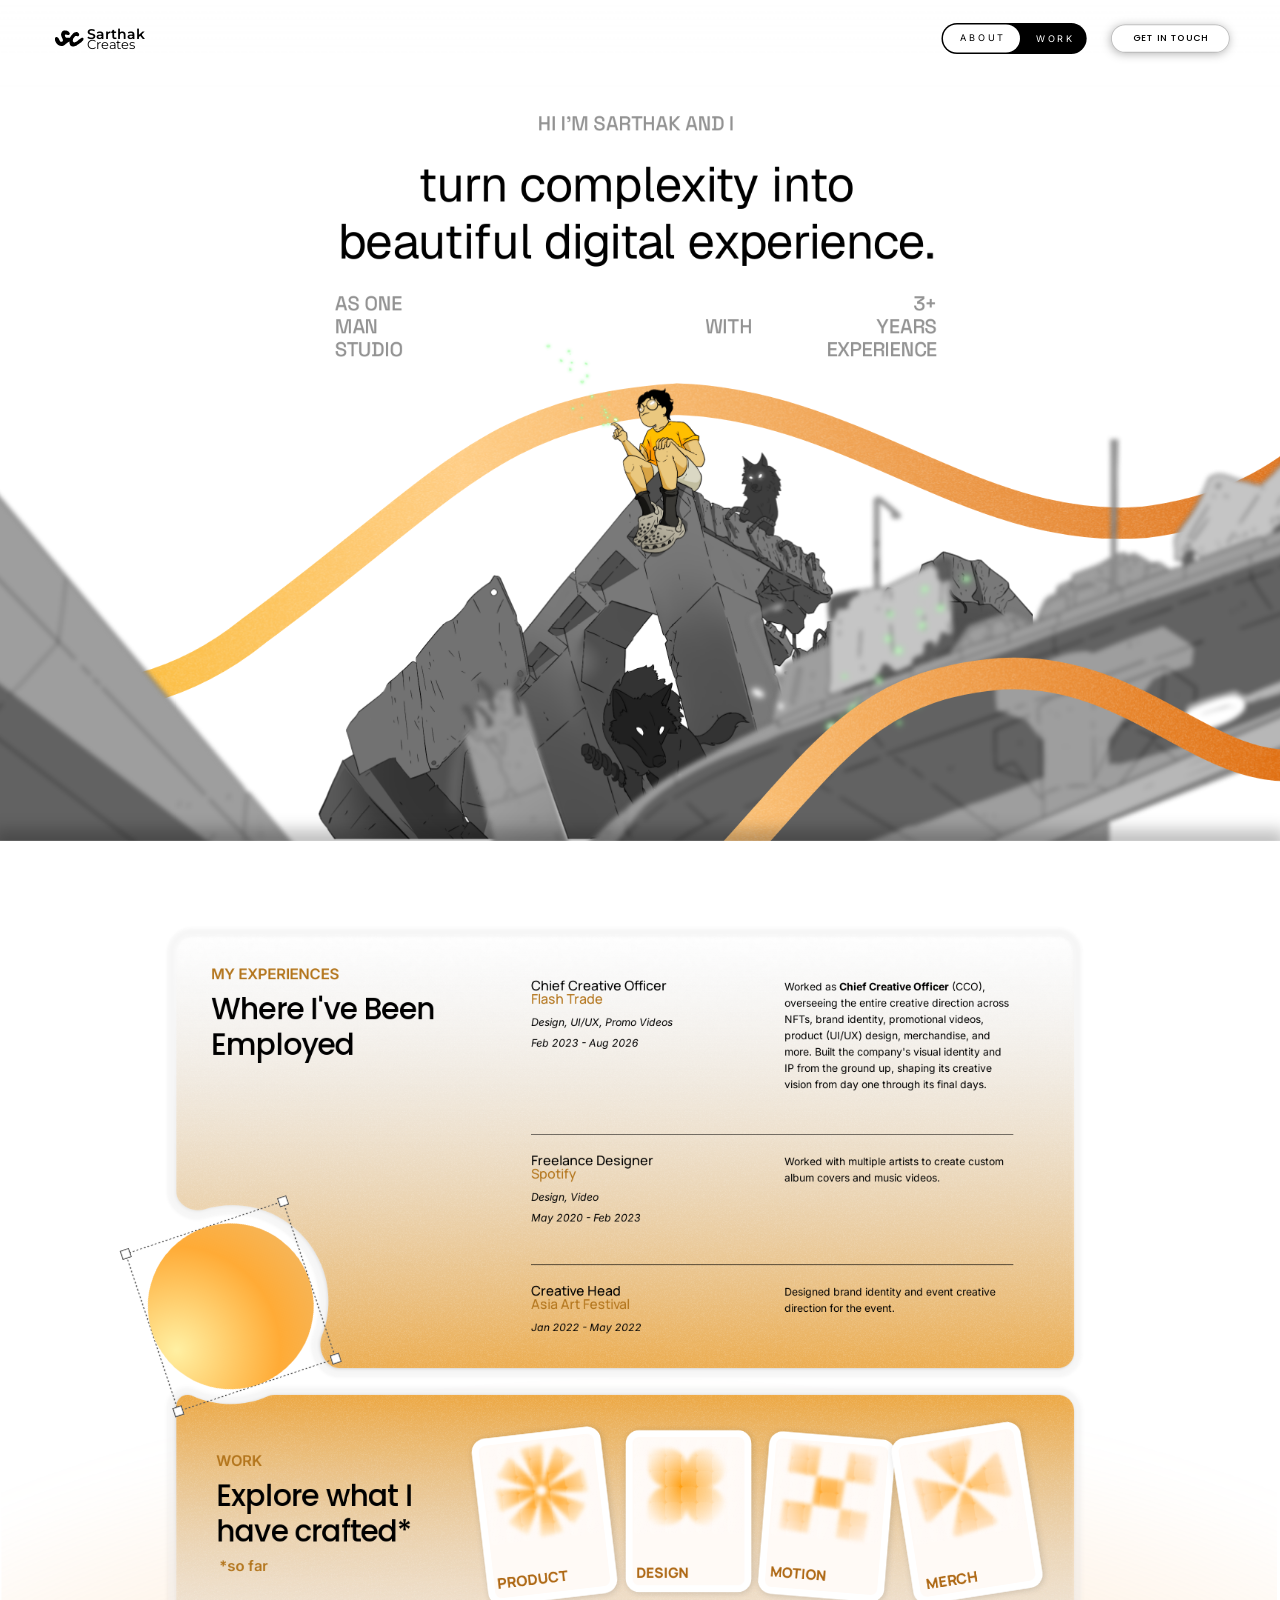
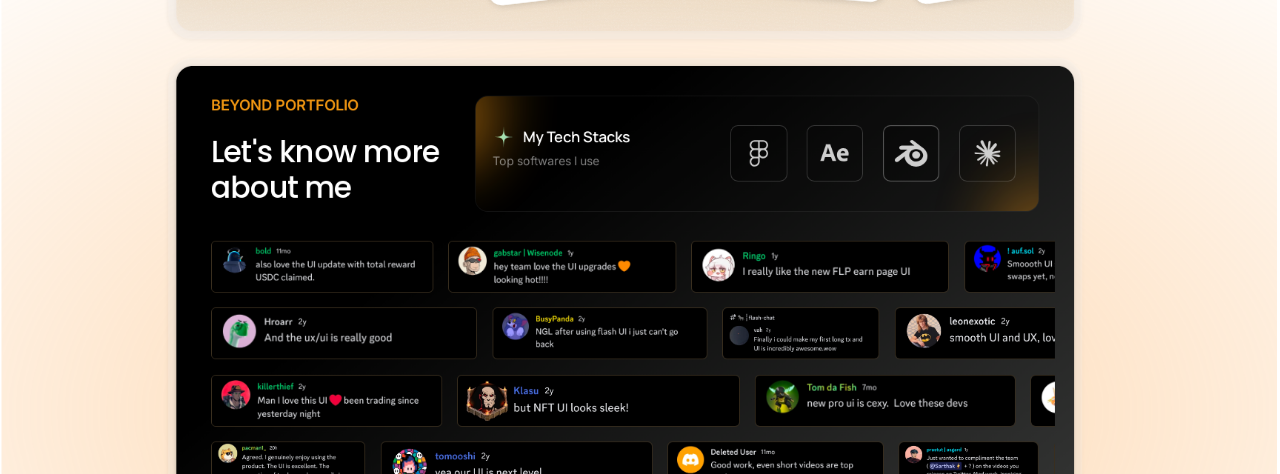
==== commit e33a8856: "Update markup, script, styles, and test page Co-Authored-By: Claude Opus 4.8 <noreply@anthropic.com>" ====
--- a/test-index.html
+++ b/test-index.html
@@ -24,7 +24,7 @@
     ======================================= */
     
     :root {
-      --main-color: #c6fca6;
+      --main-color: #F09612;
       --default-white: #fff;
       --default-black: #000;
       --body-gray: rgba(255,255,255,0.8);
@@ -32,6 +32,8 @@
       --gradient-green: linear-gradient(122deg, #c6fca6 0%, rgba(167,252,238,0.74) 100%);
     }
     *, *::before, *::after { margin:0; padding:0; box-sizing:border-box; }
+    * { -webkit-tap-highlight-color:transparent; }
+    button, a, [role=button] { touch-action:manipulation; }
     html { scroll-behavior: auto; }
     body { background:#fff; overflow-x:hidden; font-family:'Inter',sans-serif; }
 
@@ -124,26 +126,40 @@
     /* ===================== HERO LAYERS ===================== */
     .hero-container { position:relative; width:100%; height:1020px; overflow:visible; }
 
+    /* layer order (bottom→top): back ribbon, character, city, front ribbon, text */
     .hero-bg-layer {
-      position:absolute; top:400px; left:0px; width:2080px; height:1668px;
-      overflow:hidden; z-index:0; will-change:transform;
-    }
-    .hero-bg-layer img { display:block; width:100%; height:100%; object-fit:contain; object-position:left top; }
+      position:absolute; top:514px; left:-8px; width:1952px; height:1668px;
+      z-index:2; will-change:transform; pointer-events:none;
+    }
+    .hero-bg-layer img { display:block; width:100%; height:100%; object-fit:cover; filter:blur(3.05px); }
 
     .hero-fg-layer {
-      position:absolute; top:360px; left:822px; width:1005px; height:859px;
-      overflow:hidden; z-index:1; will-change:transform;
-    }
-    .hero-fg-layer img { display:block; width:100%; height:100%; object-fit:contain; object-position:center top; }
+      position:absolute; top:334px; left:422.38px; width:972.5px; height:831px;
+      z-index:1; will-change:transform; pointer-events:none;
+    }
+    .hero-fg-layer img { display:block; width:100%; height:100%; object-fit:cover; transform:scaleX(-1); }
+
+    .back-ribbon{position:absolute;left:-111px;top:472.6px;width:1900.5px;height:525.9px;z-index:0;pointer-events:none}
+    .front-ribbon{position:absolute;left:521.2px;top:833.3px;width:1353.6px;height:526.4px;z-index:3;pointer-events:none}
+    .rib-wrap{will-change:transform}
+    @keyframes windA{0%{transform:translateY(0) rotate(0deg)}50%{transform:translateY(-4px) rotate(.2deg)}100%{transform:translateY(3px) rotate(-.25deg)}}
+    @keyframes windC{0%{transform:translateY(2px) rotate(-.2deg)}50%{transform:translateY(-5px) rotate(.18deg)}100%{transform:translateY(0) rotate(0deg)}}
+    /* ribbons draw themselves in (trim-path), after the loader */
+    .back-ribbon use, .front-ribbon use { stroke-dasharray:1; stroke-dashoffset:1; animation:ribDraw 1.8s cubic-bezier(.65,0,.25,1) forwards; }
+    .back-ribbon use { animation-delay:2.7s; }
+    .front-ribbon use { animation-delay:4.5s; stroke-dashoffset:-1; }
+    @keyframes ribDraw { to { stroke-dashoffset:0; } }
+    .windA{animation:windA 9s ease-in-out infinite alternate}
+    .windC{animation:windC 11s ease-in-out infinite alternate}
 
     .hero-text {
-      position:absolute; top:163px; left:53px; width:865px;
-      display:flex; flex-direction:column; align-items:flex-start; gap:29px;
-      z-index:2; will-change:transform;
+      position:absolute; top:151px; left:452px; width:813px;
+      display:flex; flex-direction:column; align-items:center; gap:29px;
+      z-index:5; will-change:transform;
     }
     .hero-intro {
-      width:865px; font-family:'Space Grotesk',sans-serif; font-weight:500;
-      font-size:27.16px; line-height:31.4px; letter-spacing:-1px; color:#929292;
+      width:813px; text-align:center; font-family:'Space Grotesk',sans-serif; font-weight:500;
+      font-size:27.16px; line-height:31.4px; letter-spacing:-0.27px; color:#929292;
     }
     /* Fix 2: Animate intro words one by one */
     .intro-word {
@@ -156,8 +172,8 @@
       100% { opacity:1; filter:blur(0); transform:translateY(0); }
     }
     .hero-heading {
-      width:830px; font-family:'Geist',sans-serif; font-weight:400;
-      font-size:66.12px; line-height:76.45px; letter-spacing:-1px; color:#000;
+      width:813px; text-align:center; font-family:'Geist',sans-serif; font-weight:400;
+      font-size:66.12px; line-height:76.45px; letter-spacing:-0.66px; color:#000;
     }
     /* Word-by-word animation */
     .hero-word {
@@ -172,13 +188,13 @@
       100% { opacity:1; filter:blur(0); }
     }
     .hero-stats {
-      width:865px; height:95px; display:flex; align-items:center; margin-top:14px;
+      width:813px; height:95px; display:flex; align-items:center; margin-top:0;
       font-family:'Space Grotesk',sans-serif; font-weight:500;
-      font-size:27.16px; line-height:31.4px; letter-spacing:-1px; color:#929292;
+      font-size:27.16px; line-height:31.4px; letter-spacing:-0.27px; color:#929292;
       opacity:0; animation: fade-in 0.8s ease 3.6s forwards;
     }
-    .hero-stats .stat-left { flex:1; }
-    .hero-stats .stat-mid { width:253px; }
+    .hero-stats .stat-left { flex:1; text-align:left; }
+    .hero-stats .stat-mid { width:237px; text-align:center; }
     .hero-stats .stat-right { width:163px; text-align:right; }
     @keyframes fade-in { 0%{opacity:0; transform:translateY(15px);} 100%{opacity:1; transform:translateY(0);} }
 
@@ -216,7 +232,7 @@
       padding:17px 47px; z-index:3;
     }
     .experience-bg { position:absolute; top:-19px; left:-0.02px; width:1212.014px; height:584px; }
-    .experience-bg img { width:1242.214px; height:614.2px; }
+    .experience-bg svg { position:absolute; left:-16.1px; top:-14.1px; width:1242.2px; height:614.2px; overflow:visible; filter:drop-shadow(-1px 1px 2.05px rgba(0,0,0,.25)); }
     .experience-content {
       position:relative; display:flex; gap:116px; align-items:center; height:511px; width:1119px; z-index:1;
     }
@@ -249,64 +265,21 @@
 
     /* Ball Element */
     .ball-element {
-      position:absolute; top:508px; right:1286px;
+      position:absolute; top:363px; left:-45px;
       width:237px; height:237px; z-index:6;
     }
     .ball-element img {
       width:100%; height:100%;
       will-change:transform;
     }
-
-    /* Services Fan */
-  /* ===== NEW SERVICES FAN (glass + selector + mouse follow) ===== */
-  .services-fan{
-    position:absolute; top:573px; right:68px; width:237px; height:248px;
-    z-index:5; transform:scale(0.9); transform-origin:top right;
-  }
-  .sf-base{
-    position:absolute; left:11px; top:0; width:216px; height:248px;
-    border-radius:10.14px; border:1px solid #fff;
-    box-shadow:11px 14px 39.432px 5.633px rgba(0,0,0,0.18);
-    backdrop-filter:blur(2.3px);
-    background:
-      radial-gradient(120% 90% at 50% 115%, rgba(246,192,115,1) 0%, rgba(237,210,171,0.75) 30%, rgba(227,227,227,0.5) 62%, rgba(227,227,227,0.35) 100%);
-  }
-  .sf-selector{
-    position:absolute; left:0; top:53px; width:237px; height:46px;
-    border-radius:10.14px; border:1px solid #fff;
-    box-shadow:0 4px 11.8px rgba(0,0,0,0.1);
-    backdrop-filter:blur(2px);
-    background:linear-gradient(94.5deg, rgba(231,225,225,0.4) 1.4%, rgba(153,153,153,0.4) 93.8%);
-    transition:top .5s cubic-bezier(0.22,1,0.36,1);
-  }
-  .sf-item{
-    position:absolute; left:29px; white-space:nowrap;
-    font-family:'Inter',sans-serif; font-weight:400; font-size:16px;
-    color:#595959; transition:font-size .35s ease, font-weight .35s ease, color .35s ease;
-  }
-  .sf-item[data-i="0"]{top:17px;}
-  .sf-item[data-i="1"]{top:64px;}
-  .sf-item[data-i="2"]{top:111px;}
-  .sf-item[data-i="3"]{top:158px;}
-  .sf-item[data-i="4"]{top:205px;}
-  .sf-item.focus{
-    font-weight:500; font-size:18px; color:#575757;
-  }
-  .sf-cursor{
-    position:absolute; right:-6px; top:60px;
-    pointer-events:none; filter:drop-shadow(0 2px 4px rgba(0,0,0,0.25));
-    transition:top .5s cubic-bezier(0.22,1,0.36,1);
-  }
-  
 
     /* ===================== WORK SECTION + BUTTONS ===================== */
     .work-section {
       position:absolute; top:737px; right:274px; width:1212px; height:319px;
       padding:76px 47px 63px; z-index:2;
-      border-radius:35px; overflow:hidden; box-shadow:0 20px 44px rgba(0,0,0,0.09);
-    }
-    .work-bg { position:absolute; top:-15.1px; left:-15.1px; width:1242.2px; height:349.2px; }
-    .work-bg img { width:1242.2px; height:349.2px; }
+    }
+    .work-bg { position:absolute; top:0; left:0.01px; width:1212px; height:319px; }
+    .work-bg svg { position:absolute; left:-16.1px; top:-14.1px; width:1242.2px; height:349.2px; overflow:visible; filter:drop-shadow(-1px 1px 2.05px rgba(0,0,0,.25)); }
     .work-content {
       position:relative; display:flex; gap:141px; align-items:center;
       height:168px; padding:0 7px; width:1113.541px; z-index:1;
@@ -345,7 +318,7 @@
       background:radial-gradient(circle, rgba(198,252,166,0.12) 0%, transparent 70%);
     }
     .work-btn:hover {
-      border-color:rgba(198,252,166,0.8);
+      border-color:rgba(240,150,18,0.8);
     }
     .work-btn:hover::before,
     .work-btn:hover::after { opacity:1; }
@@ -359,12 +332,8 @@
       position:absolute; top:15.21px; left:0;
       width:1212.014px; height:672px;
     }
-    .beyond-bg img {
-      width:1242.214px; height:702.2px;
-      border-radius:35px;
-    }
+    .beyond-bg svg { position:absolute; left:-16.1px; top:-14.1px; width:1242.2px; height:702.2px; overflow:visible; filter:drop-shadow(-1px 1px 2.05px rgba(0,0,0,.25)); }
     .beyond-inner { position:relative; z-index:1; width:100%; height:100%; }
-    .beyond-notch { position:absolute; left:50%; transform:translateX(-50%); bottom:-18px; width:250px; height:70px; background:#fdba74; border-radius:0 0 130px 130px / 0 0 60px 60px; filter:blur(3px); z-index:0; }
     .beyond-header { position:relative; height:234px; width:100%; }
     .beyond-title-text {
       position:absolute; top:38.54px; left:0; width:342px;
@@ -383,12 +352,10 @@
     .tech-stack-glow {
       position:absolute; width:121.601px; height:205.557px;
     }
-    .tech-stack-glow img {
-      position:absolute; top:-68%; left:-114.94%; width:329.88%; height:236%;
-    }
+    .tech-stack-glow { border-radius:50%; background:linear-gradient(180deg, rgba(255,255,255,0) 0%, #F09612 100%); filter:blur(42px); opacity:.9; }
     .tech-stack-glow-tl { left:-91.11px; top:-111.19px; }
     .tech-stack-glow-br { left:699.89px; top:70.81px; }
-    .tech-stack-info { display:flex; flex-direction:column; gap:10.151px; flex-shrink:0; position:relative; }
+    .tech-stack-info { display:flex; flex-direction:column; gap:6px; flex-shrink:0; position:relative; width:291px; padding-top:1px; }
     .tech-stack-title { display:flex; gap:10.151px; align-items:center; }
     .tech-stack-title .icon-wrap { width:30.453px; height:30.453px; position:relative; }
     .tech-stack-title .icon-wrap img { width:100%; height:100%; }
@@ -396,7 +363,7 @@
     .tech-stack-desc { font-family:'Inter',sans-serif; font-weight:400; font-size:16px; color:rgba(255,255,255,0.5); line-height:22.84px; width:290.571px; }
     .tech-stack-icons { display:flex; gap:26.646px; flex:1; position:relative; }
     .tech-icon-box { width:76.132px; height:76.132px; background:rgba(0,0,0,0.14); border:1.269px solid rgba(255,255,255,0.2); border-radius:10.151px; display:flex; align-items:center; justify-content:center; padding:12.689px; flex-shrink:0; }
-    .tech-icon-box img { max-width:100%; max-height:100%; }
+    .tech-icon-box img { display:block; max-width:none; max-height:none; }
     .tech-icon-plain { width:76.132px; height:76.132px; flex-shrink:0; position:relative; }
     .tech-icon-plain img { position:absolute; inset:0; width:100%; height:100%; }
 
@@ -415,7 +382,7 @@
       100% { transform:translateX(-50%); }
     }
     .compliment-card {
-      border:1px solid #2f3a2c; border-radius:6.02px; overflow:hidden;
+      border:1px solid #3a2f1f; border-radius:6.02px; overflow:hidden;
       position:relative; flex-shrink:0; height:70px;
     }
     .compliment-card img {
@@ -481,7 +448,7 @@
     ======================================= */
     
     :root {
-      --main-color: #c6fca6;
+      --main-color: #F09612;
       --default-white: #fff;
       --default-black: #000;
       --gradient-green: linear-gradient(122deg, #c6fca6 0%, rgba(167,252,238,0.74) 100%);
@@ -575,10 +542,10 @@
 
     /* ===== HERO TEXT ===== */
     .mobile-hero-text{
-      position:absolute;top:98px;left:-56px;right:0;
-      padding:0 40.371px;padding-bottom:222px;
+      position:absolute;top:98px;left:0;right:0;
+      padding:0;padding-bottom:222px;
       display:flex;flex-direction:column;align-items:center;gap:15.882px;
-      z-index:2;will-change:transform;
+      z-index:5;will-change:transform;
     }
     .m-hero-word{
       display:inline;opacity:0;
@@ -588,7 +555,7 @@
     .mobile-hero-heading{
       font-family:'Manrope',sans-serif;font-weight:500;
       font-size:36.301px;line-height:41.973px;letter-spacing:-0.363px;
-      color:#000;width:256px;
+      color:#000;width:256px;text-align:center;
     }
     .mobile-hero-stats{
       display:flex;align-items:center;justify-content:space-between;
@@ -601,30 +568,37 @@
 
     /* ===== HERO LAYERS (parallax) ===== */
     .mobile-hero-bg{
-      position:absolute;top:356.92px;left:-397px;
-      width:825.302px;height:379.077px;overflow:hidden;
-      z-index:0;will-change:transform;
-    }
-    .mobile-hero-bg img{position:absolute;top:0;left:0;width:100%;height:186.04%;}
+      position:absolute;top:498px;left:-7px;
+      width:640.134px;height:547px;
+      z-index:0;will-change:transform;pointer-events:none;
+    }
+    .mobile-hero-bg img{display:block;width:100%;height:100%;object-fit:cover;filter:blur(1px);}
 
     .mobile-hero-fg{
-      position:absolute;top:223px;left:-18px;
-      width:636.288px;height:531px;
-      z-index:1;will-change:transform;
-    }
-    .mobile-hero-fg img{width:100%;height:102.39%;transform:rotate(180deg) scaleY(-1);}
+      position:absolute;top:331px;left:-21px;
+      width:535.981px;height:458px;
+      z-index:2;will-change:transform;pointer-events:none;
+    }
+    .mobile-hero-fg img{display:block;width:100%;height:100%;object-fit:cover;transform:scaleX(-1);}
+
+    .m-ribbon{position:absolute;display:flex;align-items:center;justify-content:center;pointer-events:none;will-change:transform;}
+    .m-ribbon-back{left:-157px;top:311px;width:665.566px;height:345.651px;z-index:1;}
+    .m-ribbon-front{left:-152px;top:574px;width:659.831px;height:180.442px;z-index:3;}
+    .m-rib-rot{position:relative;width:653px;height:145.962px;flex:none;}
+    .m-ribbon-back .m-rib-rot{animation:mwindA 9s ease-in-out infinite alternate;}
+    .m-ribbon-front .m-rib-rot{animation:mwindC 11s ease-in-out infinite alternate;}
+    @keyframes mwindA{0%{transform:rotate(-18.5deg) translateY(0)}50%{transform:rotate(-18.3deg) translateY(-3px)}100%{transform:rotate(-18.75deg) translateY(2px)}}
+    @keyframes mwindC{0%{transform:rotate(3.04deg) translateY(2px)}50%{transform:rotate(3.22deg) translateY(-4px)}100%{transform:rotate(2.84deg) translateY(0)}}
+    .m-rib-rot svg{position:absolute;left:-15px;top:-15px;width:683px;height:176px;overflow:visible;}
+    .m-ribbon use{stroke-dasharray:1;stroke-dashoffset:1;animation:ribDraw 1.6s cubic-bezier(.65,0,.25,1) forwards;}
+    .m-ribbon-back use{animation-delay:1.2s;}
+    .m-ribbon-front use{animation-delay:2.8s;stroke-dashoffset:-1;}
 
     /* ===== INFORMATION SECTION ===== */
     .mobile-info{
-      position:absolute;top:711px;left:-198px;width:798px;height:2056px;
+      position:absolute;top:754px;left:-198px;width:798px;height:2204px;
       z-index:4;will-change:transform;
       background:var(--default-white);
-    }
-    .mobile-logo-lip{
-      position:absolute;top:-43px;left:359.07px;width:79.865px;height:48.063px;
-    }
-    .mobile-logo-lip img{
-      position:absolute;top:-8.66%;left:-1.2%;width:calc(100% + 2.4%);height:calc(100% + 8.66%);
     }
 
     /* Green vector decoration */
@@ -669,82 +643,65 @@
       user-select:none;-webkit-user-drag:none;pointer-events:none;
     }
 
-    /* ===== OFFERING SCROLL (marquee) ===== */
-    .mobile-offering{
-      position:absolute;top:720px;left:198px;
-      overflow:hidden;width:780px;height:40px;
-    }
-    .mobile-offering-track{
-      display:flex;gap:10.496px;align-items:center;
-      animation:marquee-scroll 15s linear infinite;
-      width:max-content;
-    }
-    @keyframes marquee-scroll{
-      0%{transform:translateX(0);}
-      100%{transform:translateX(-50%);}
-    }
-    .mobile-offering-pill{
-      padding:6.482px 23.768px;border-radius:35.652px;
-      background:var(--gradient-green);white-space:nowrap;flex-shrink:0;
-    }
-    .mobile-offering-pill span{
-      font-family:'Manrope',sans-serif;font-weight:600;
-      font-size:15.326px;color:#151515;line-height:25.928px;
-    }
-
-    /* ===== WORK BOX ===== */
+    /* ===== WORK BOX (Figma 567:3288) ===== */
     .mobile-work{
-      position:absolute;top:813px;left:197px;width:387px;height:1393.5px;
-      padding:31.565px 25.995px;
-    }
-    .mobile-work-content{position:relative;top:-15px;z-index:1;display:flex;flex-direction:column;gap:9.284px;align-items:center;text-align:center;}
+      position:absolute;top:675px;left:207px;width:387px;height:1393.5px;
+    }
+    .mobile-work-content{position:absolute;left:88px;top:21px;width:186px;display:flex;flex-direction:column;gap:6px;align-items:center;text-align:center;z-index:1;}
     .mobile-work-label{
       font-family:'Inter',sans-serif;font-weight:600;font-size:11.576px;
-      color:#B3751C;text-transform:uppercase;line-height:1.3;
+      color:#ff9700;text-transform:uppercase;line-height:1.3;
     }
     .mobile-work-heading{
       font-family:'Poppins',sans-serif;font-weight:500;font-size:23.151px;
-      color:var(--default-black);letter-spacing:-0.463px;line-height:1.2;
-      margin:6px 0;
+      color:var(--default-black);letter-spacing:-0.463px;line-height:1.2;white-space:nowrap;
     }
     .mobile-work-sofar{
       font-family:'Inter',sans-serif;font-weight:600;font-size:11.576px;
-      color:#B3751C;text-transform:uppercase;line-height:1.3;
-      margin-bottom:22.281px;
-    }
-    .mobile-work-grid{
-      display:grid;grid-template-columns:1fr 1fr;
-      gap:12.069px 13.926px;width:328.652px;height:166.183px;
-    }
-    .mobile-work-btn{
-      background:rgba(0,0,0,0.14);border:1.028px solid #c6fca6;
-      border-radius:16.442px;overflow:hidden;position:relative;
-      display:flex;align-items:center;justify-content:center;
-      cursor:pointer;
-    }
-    .mobile-work-btn span{
-      font-family:'Manrope',sans-serif;font-weight:600;font-size:18.568px;
-      color:var(--default-black);line-height:28.272px;
-    }
-    .mobile-work-btn .glow1,.mobile-work-btn .glow2{opacity:0;transition:opacity 0.18s ease;}
-    .mobile-work-btn:active .glow1,.mobile-work-btn:active .glow2{opacity:1;}
-    .mobile-work-btn .glow1{
-      position:absolute;bottom:63.03px;left:-62.3px;width:129.975px;height:191.249px;
-    }
-    .mobile-work-btn .glow1 img{
-      position:absolute;top:-67.85%;left:-99.84%;width:calc(100% + 199.68%);height:calc(100% + 135.7%);
-    }
-    .mobile-work-btn .glow2{
-      position:absolute;bottom:-128.22px;left:122.45px;width:97.481px;height:143.901px;
-    }
-    .mobile-work-btn .glow2 img{
-      position:absolute;top:-90.18%;left:-133.12%;width:calc(100% + 266.24%);height:calc(100% + 180.36%);
-    }
+      color:#ff9700;text-transform:uppercase;line-height:1.3;
+    }
+    .mobile-work-cards{position:absolute;left:0;top:0;width:387px;height:520px;z-index:2;}
+    .mwc-w{position:absolute;display:flex;align-items:center;justify-content:center;cursor:pointer;}
+    .mwc{position:relative;background:#fffaf6;overflow:hidden;transition:transform .45s cubic-bezier(.2,.8,.2,1);}
+    .mwc-w:active .mwc{transform:scale(1.05) !important;}
+    .mwc .lbl{position:absolute;font-family:'Manrope',sans-serif;font-weight:800;color:#ae6814;white-space:nowrap;line-height:normal;}
+    .mwc .shp{position:absolute;}
+    .mwc .shp svg{width:100%;height:100%;display:block;filter:blur(2.2px);}
+    .mwc .glass{position:absolute;display:grid;grid-template-columns:repeat(7,1fr);grid-template-rows:repeat(6,1fr);}
+    .mwc .glass i{display:block;background:linear-gradient(108deg,rgba(255,255,255,.264) 0%,rgba(255,255,255,.066) 100%);}
+    .mwc-product{left:24px;top:151px;width:146.411px;height:182.358px;}
+    .mwc-product .mwc{width:127.571px;height:168.597px;border-radius:7.306px;transform:rotate(-6.72deg);
+      box-shadow:0 0 0 7.868px #fff, 1.124px 1.124px 7.643px 7.868px rgba(0,0,0,.15);}
+    .mwc-product .lbl{left:3.05px;top:141.51px;font-size:15.909px;}
+    .mwc-product .shp{left:14.05px;top:6.74px;width:99.771px;height:99.771px;transform:rotate(180deg);}
+    .mwc-product .glass{left:1.69px;top:2.81px;width:124.2px;height:107.661px;}
+    .mwc-product .glass i{border-radius:3.549px;}
+    .mwc-design{left:202px;top:136px;width:148.84px;height:181.373px;}
+    .mwc-design .mwc{width:123.421px;height:163.111px;border-radius:7.068px;transform:rotate(9.58deg);
+      box-shadow:0 0 0 7.612px #fff, 1.087px 1.087px 7.394px 7.612px rgba(0,0,0,.15);}
+    .mwc-design .lbl{left:4.08px;top:138.64px;font-size:15.391px;}
+    .mwc-design .shp{left:17.4px;top:12.51px;width:84.818px;height:84.818px;transform:none;}
+    .mwc-design .glass{left:1.63px;top:2.72px;width:120.159px;height:104.158px;}
+    .mwc-design .glass i{border-radius:3.433px;}
+    .mwc-motion{left:39px;top:342px;width:125.296px;height:163.365px;}
+    .mwc-motion .mwc{width:121.395px;height:160.433px;border-radius:6.952px;transform:rotate(1.41deg);
+      box-shadow:0 0 0 7.487px #fff, 1.07px 1.07px 7.273px 7.487px rgba(0,0,0,.15);}
+    .mwc-motion .lbl{left:5.08px;top:133.28px;font-size:15.138px;}
+    .mwc-motion .shp{left:14.44px;top:7.49px;width:93.051px;height:93.051px;transform:none;}
+    .mwc-motion .glass{left:1.6px;top:2.67px;width:118.186px;height:102.448px;}
+    .mwc-motion .glass i{border-radius:3.377px;}
+    .mwc-merch{left:205px;top:323px;width:142.4px;height:179.128px;}
+    .mwc-merch .mwc{width:126.935px;height:167.756px;border-radius:7.269px;transform:rotate(-5.49deg);
+      box-shadow:0 0 0 7.829px #fff, 1.118px 1.118px 7.605px 7.829px rgba(0,0,0,.15);}
+    .mwc-merch .lbl{left:7.16px;top:142.43px;font-size:15.829px;}
+    .mwc-merch .shp{left:13.98px;top:6.71px;width:98.417px;height:98.417px;transform:none;}
+    .mwc-merch .glass{left:1.68px;top:2.8px;width:123.58px;height:107.124px;}
+    .mwc-merch .glass i{border-radius:3.531px;}
 
     /* ===== BEYOND PORTFOLIO ===== */
     .mobile-beyond{
-      position:absolute;left:18px;top:364px;width:350px;height:599.388px;box-sizing:border-box;
-      background:#000;border:11.774px solid #fff;border-radius:22.5px;
+      position:absolute;left:6.226px;top:566.226px;width:350px;height:692px;box-sizing:content-box;
+      background:#000;border:11.774px solid #fff;border-radius:22.477px;
       box-shadow:1.07px -3.211px 12.416px 0 rgba(0,0,0,0.25);
       overflow:hidden;
     }
@@ -754,7 +711,7 @@
     }
     .mobile-beyond-label{
       font-family:'Inter',sans-serif;font-weight:600;font-size:15.147px;
-      color:#c6fca6;text-transform:uppercase;line-height:1.3;
+      color:#ffcd84;text-transform:uppercase;line-height:1.3;
     }
     .mobile-beyond-heading{
       font-family:'Poppins',sans-serif;font-weight:500;font-size:30.295px;
@@ -774,16 +731,15 @@
       font-family:'Inter',sans-serif;font-weight:400;font-size:15.948px;
       color:rgba(255,255,255,0.5);line-height:22.766px;white-space:nowrap;
     }
-    .mobile-tech-icon{
-      position:absolute;left:0;top:28.9px;width:30.399px;height:27.444px;
-      -webkit-mask-image:url('assets/fx/fx-asset-2.svg');
-      mask-image:url('assets/fx/fx-asset-2.svg');
-      -webkit-mask-size:30.399px 27.444px;mask-size:30.399px 27.444px;
-      -webkit-mask-repeat:no-repeat;mask-repeat:no-repeat;
-    }
-    .mobile-tech-icon img{position:absolute;inset:0;width:100%;height:100%;}
+    .mobile-tech-icon{position:absolute;left:0;top:28.9px;width:30.399px;height:27.444px;}
+    .mobile-tech-icon svg{display:block;width:100%;height:100%;}
+    .mobile-tech-icons{position:absolute;left:25px;top:252px;width:301px;display:flex;gap:20.842px;align-items:flex-start;}
+    .m-ticon{width:59.549px;height:59.549px;flex:none;display:flex;align-items:center;justify-content:center;
+      background:rgba(89,89,89,.4);border-radius:7.94px;overflow:hidden;}
+    .m-ticon img{display:block;max-width:none;}
+    .m-ticon svg{display:block;}
     .mobile-compliment{
-      position:absolute;left:19.27px;top:274.01px;width:893.731px;height:302.095px;overflow:hidden;
+      position:absolute;left:19px;top:356px;width:893.731px;height:302.095px;overflow:hidden;
     }
     .mobile-comp-row{
       display:flex;gap:16px;width:max-content;margin-bottom:16px;
@@ -793,55 +749,36 @@
     .mobile-comp-row:nth-child(3){animation:marquee-left 30s linear infinite;}
     .mobile-comp-row:nth-child(4){animation:marquee-left 40s linear infinite;}
     .mobile-comp-row .comp{
-      position:relative;border:0.785px solid #2f3a2c;border-radius:4.724px;overflow:hidden;
+      position:relative;border:0.785px solid #3a2f1f;border-radius:4.724px;overflow:hidden;
       flex-shrink:0;height:56px;
     }
     .mobile-comp-row .comp img{height:100%;width:auto;display:block;border-radius:4.724px;}
 
     /* ===== MOBILE FOOTER ===== */
-    .mobile-footer{
-      position:absolute;left:18px;top:978px;width:350px;height:255px;box-sizing:border-box;
-      border:11.774px solid #fff;border-radius:22.5px;
-      background:linear-gradient(190.074deg,#ffffff 6.5083%,#aad4a6 98.873%);
-      box-shadow:1.07px -3.211px 12.416px 0 rgba(0,0,0,0.25);
-      overflow:hidden;
-      display:flex;flex-direction:column;gap:23.513px;align-items:center;
-      padding:22.477px 17.53px 0 19.266px;
-    }
-    .mobile-footer-text{
-      display:flex;flex-direction:column;gap:33.18px;align-items:center;
-      text-align:right;width:100%;
-    }
-    .mobile-footer-credit{
-      font-family:'Manrope',sans-serif;font-weight:500;font-size:16.233px;
-      color:#B3751C;width:312.538px;
-    }
-    .mobile-footer-credit strong{font-weight:800;}
-    .mobile-footer-mail{
-      font-family:'Manrope',sans-serif;font-weight:500;font-size:17.402px;
-      color:#1e4235;line-height:0.99;width:100%;
-    }
-    .mobile-footer-mail strong{font-weight:700;font-size:20.223px;}
-    .mobile-footer-row{
-      display:flex;gap:28.613px;align-items:center;padding:0 12.106px;width:100%;box-sizing:border-box;
-    }
-    .mobile-footer-socials{width:84.95px;height:19.492px;flex-shrink:0;position:relative;}
-    .mobile-footer-socials img{position:absolute;top:-4.35%;left:0;width:101%;height:108.7%;}
-    .mobile-footer-btn{
-      position:relative;flex:1 0 0;height:41.527px;min-width:1px;
-      display:flex;align-items:center;gap:10.966px;
-      padding:9.869px 20.34px 9.869px 32.898px;box-sizing:border-box;
-      filter:drop-shadow(-1.097px 2.193px 6.744px rgba(0,0,0,0.3));cursor:pointer;
-    }
-    .mobile-footer-btn .btn-bg{
-      position:absolute;left:8.47px;top:0;width:166.954px;height:41.527px;
-      background:#fff;border:0.41px solid rgba(86,86,86,0.4);border-radius:23.419px;
-    }
-    .mobile-footer-btn span{
-      position:relative;font-family:'Poppins',sans-serif;font-weight:500;
-      font-size:13.544px;letter-spacing:1.3544px;color:#000;white-space:nowrap;
-    }
-
+    /* ===== SOCIALS / FOOTER (Figma 571:7061) ===== */
+    .m-socials{position:absolute;left:35px;top:1272px;width:313.204px;height:163.527px;}
+    .m-credit{position:absolute;left:0.33px;top:0;width:312.538px;text-align:center;
+      font-family:'Manrope',sans-serif;font-weight:500;font-size:16.233px;line-height:normal;color:#ff9700;}
+    .m-credit b{font-weight:800;}
+    .m-mail{position:absolute;left:-14px;right:137.2px;top:67.94px;text-align:right;
+      font-family:'Manrope',sans-serif;font-weight:500;font-size:12px;line-height:0.99;color:#1e4235;}
+    .m-mail b{font-weight:700;font-size:12.268px;}
+    .m-meet{position:absolute;left:183px;top:66px;width:126px;height:31.897px;display:flex;align-items:center;
+      padding:7.581px 15.623px 7.581px 25.269px;box-sizing:border-box;cursor:pointer;
+      filter:drop-shadow(-0.842px 1.685px 2.59px rgba(0,0,0,.3));}
+    .m-meet .bg{position:absolute;left:6.51px;top:0;width:128.237px;height:31.897px;background:#fff;
+      border:0.315px solid rgba(86,86,86,.4);border-radius:17.988px;}
+    .m-meet span{position:relative;width:96.341px;font-family:'Poppins',sans-serif;font-weight:500;font-size:10.403px;
+      letter-spacing:1.0403px;color:#000;white-space:nowrap;}
+    .m-line{position:absolute;left:7px;top:113px;width:293px;height:0;border-top:0.5px solid #DFBB86;}
+    .m-icons{position:absolute;left:97px;top:130px;width:120px;height:22px;}
+    .m-icons svg{display:block;width:100%;height:100%;}
+
+    /* ===== GLOW BOTTOM (Figma 571:7043) ===== */
+    .m-glow{position:absolute;left:-30px;bottom:0;width:819px;height:600px;overflow:hidden;pointer-events:none;}
+    .m-glow i{position:absolute;left:-172.65px;width:1165.955px;display:block;border-radius:50%;}
+    .m-glow .g1{top:490px;height:349.9px;background:rgba(253,186,116,.6);filter:blur(189px);}
+    .m-glow .g2{top:496px;height:179.19px;background:#FB923C;filter:blur(39px);}
     /* ===== MOBILE WORK PAGE — folder containers ===== */
     .mobile-work-page{display:none;position:relative;width:393px;min-height:100vh;background:transparent;}
     .mobile-work-page.visible{display:block;}
@@ -1668,6 +1605,114 @@
 .mo-player-wrap{ padding-top:44px !important; }
 /* ===================== END WORK V2 THEME ===================== */
 
+    /* ===================== MOBILE WORK V2 THEME ===================== */
+/* mobile motion folder front: same coffee gradient as desktop */
+#moMFoldg stop:nth-child(1){ stop-color:rgba(255,255,255,.55); }
+#moMFoldg stop:nth-child(2){ stop-color:#83714E; stop-opacity:.85; }
+#moMFoldg stop:nth-child(3){ stop-color:#5E4E2E; stop-opacity:.97; }
+#moMFoldg stop:nth-child(4){ stop-color:#4A3E28; stop-opacity:1; }
+.mo-m-fcard{ background:radial-gradient(130% 170% at 6% -18%, rgba(129,114,49,1) 0%, rgba(59,54,41,.27) 72%) !important; }
+.mo-m-fcard .mo-in{ background:#ffffff !important; }
+.mo-m-label{ color:#ffffff !important; }
+/* mobile motion controls light */
+.mo-m-back, .mo-m-snav button{ background:rgba(255,255,255,.85) !important; border:1px solid rgba(255,255,255,.9) !important; color:#3a3a3a !important; box-shadow:0 2px 8px rgba(0,0,0,.18) !important; }
+.mo-m-back svg{ stroke:#3a3a3a !important; }
+.mo-m-switch{ background:#8f8d89 !important; }
+.mo-m-switch .mo-pill{ background:#FBF3E2 !important; }
+.mo-m-igrid i, .mo-m-islide i{ background:#c9c7c3 !important; }
+.mo-m-switch.grid .mo-m-igrid i, .mo-m-switch.slide .mo-m-islide i{ background:#B5A179 !important; }
+.mo-m-dots i{ background:rgba(0,0,0,.22) !important; }
+.mo-m-dots i.on{ background:#4A3E28 !important; }
+.mo-m-play{ background:rgba(255,255,255,.35) !important; border:1px solid rgba(255,255,255,.6) !important; }
+.mo-m-play svg{ fill:#3a3a3a !important; }
+.mo-m-deck .mo-m-dcard, .mo-m-gcard{ background:radial-gradient(130% 170% at 6% -18%, rgba(129,114,49,.9) 0%, rgba(59,54,41,.25) 72%) !important; }
+.mo-m-pcard{ background:radial-gradient(130% 170% at 6% -18%, rgba(129,114,49,.9) 0%, rgba(59,54,41,.25) 72%) !important; }
+.mo-m-ptitle{ color:#2f2a22 !important; }
+.mo-m-pdesc{ color:#4a443a !important; }
+.mo-m-pcopy{ background:rgba(255,255,255,.85) !important; border:1px solid rgba(255,255,255,.9) !important; color:#3a3a3a !important; }
+/* mobile product deck + design + catalog chrome on light */
+.mobile-view .m-card{ background:radial-gradient(130% 170% at 6% -18%, rgba(129,114,49,.9) 0%, rgba(59,54,41,.25) 72%) !important; }
+.mobile-view .m-card-label, .mobile-view .m-card-title{ color:#ffffff !important; }
+.m-mc-back, .m-mc-btn{ background:rgba(255,255,255,.85) !important; border:1px solid rgba(255,255,255,.9) !important; }
+.m-mc-back svg, .m-mc-btn svg{ stroke:#3a3a3a !important; }
+.m-dn-item{ color:#e8e6e2 !important; }
+.m-dn-item.active{ color:#2f2a22 !important; }
+
+/* inactive mobile tabs light like desktop */
+.m-folder-svg{ filter:grayscale(.5) brightness(.9) !important; }
+.m-folder-svg.active{ filter:none !important; }
+/* mobile DESIGN filter bar light */
+.m-design-nav{ background:#8f8d89 !important; border:1px solid rgba(255,255,255,.35) !important; }
+.m-dn-sel{ background:#FBF3E2 !important; box-shadow:0 2px 8px rgba(0,0,0,.15) !important; }
+.m-dn-item{ color:#e8e6e2 !important; }
+.m-dn-item.active{ color:#2f2a22 !important; }
+/* mobile catalogue page light (was black) */
+.m-catalog{ background:linear-gradient(133deg,#F2F0EC 0%,#8d8172 55%,#4E4130 100%) !important; }
+.m-mc-title{ color:#2f2a22 !important; }
+.m-mc-back, .m-mc-btn, .m-mc-info{ background:rgba(255,255,255,.85) !important; border:1px solid rgba(255,255,255,.9) !important; color:#3a3a3a !important; }
+.m-mc-back svg, .m-mc-btn svg{ stroke:#3a3a3a !important; }
+.m-coming-soon{ color:#4a443a !important; }
+.mo-m-fblur{ position:absolute; left:12px; top:54px; width:575px; height:310.5px; z-index:3; pointer-events:none;
+  transform:scale(0.4887,0.4895); transform-origin:top left;
+  -webkit-backdrop-filter:blur(7px); backdrop-filter:blur(7px);
+  -webkit-clip-path:path('M 30 0 H 268 Q 282 0 288 12 L 312 52 Q 318 64 332 64 H 545 Q 575 64 575 94 V 280.5 Q 575 310.5 545 310.5 H 30 Q 0 310.5 0 280.5 V 30 Q 0 0 30 0 Z'); clip-path:path('M 30 0 H 268 Q 282 0 288 12 L 312 52 Q 318 64 332 64 H 545 Q 575 64 575 94 V 280.5 Q 575 310.5 545 310.5 H 30 Q 0 310.5 0 280.5 V 30 Q 0 0 30 0 Z'); }
+/* mobile folder recolor via same stops */
+#moMFoldg stop:nth-child(1){ stop-color:rgba(255,255,255,.5) !important; }
+#moMFoldg stop:nth-child(2){ stop-color:#96835F !important; stop-opacity:.68; }
+#moMFoldg stop:nth-child(3){ stop-color:#6F5D3B !important; stop-opacity:.92; }
+#moMFoldg stop:nth-child(4){ stop-color:#5C4E33 !important; stop-opacity:1; }
+.mo-m-folder.opening{ perspective:800px; }
+.mo-m-fcard, .mo-m-front, .mo-m-fblur{ transition:transform .5s cubic-bezier(.34,1.08,.42,1); }
+.mo-m-front{ transform-origin:50% 100%; }
+.mo-m-folder.opening .mo-m-fc1{ transform:translate(-20px,-45px) rotate(-18deg); }
+.mo-m-folder.opening .mo-m-fc2{ transform:translateY(-55px) scale(1.04); }
+.mo-m-folder.opening .mo-m-fc3{ transform:translate(21px,-42px) rotate(12deg); }
+.mo-m-folder.opening .mo-m-front{ transform:rotateX(-28deg) translateY(5px); }
+.mo-m-folder.opening .mo-m-fblur{ transform:scale(0.4887,0.4895) translateY(10px); opacity:.6; }
+/* ===================== END MOBILE WORK V2 THEME ===================== */
+
+    /* ===== ABOUT WORK CARDS (Figma 550:3418/3690/3744/3798) ===== */
+.work-cards{position:absolute;left:4px;top:0;width:1208px;height:319px;z-index:2;pointer-events:none}
+.wcard-w{position:absolute;pointer-events:auto;cursor:pointer;display:flex;align-items:center;justify-content:center}
+.wcard{position:relative;background:#fffaf6;border-radius:8.67px;
+  box-shadow:0 0 0 9.33px #fff, 1.33px 1.33px 9.07px 9.33px rgba(0,0,0,.15)}
+.wcard .lbl{position:absolute;left:5px;top:170px;font-family:'Manrope';font-weight:800;font-size:18.87px;color:#ae6814;white-space:nowrap;line-height:normal}
+.wc-product{left:403px;top:52px;width:179.46px;height:223.52px}
+.wc-product .wcard{width:156.37px;height:206.65px;border-radius:8.96px;
+  box-shadow:0 0 0 9.64px #fff, 1.38px 1.38px 9.37px 9.64px rgba(0,0,0,.15)}
+.wc-product .lbl{left:3.74px;top:173.45px;font-size:19.5px}
+.wc-design{left:612px;top:57px;width:151.33px;height:200px}
+.wc-design .wcard{width:151.33px;height:200px}
+.wc-motion{left:790px;top:58px;width:167.92px;height:212.72px}
+.wc-motion .wcard{width:152.14px;height:201.07px;border-radius:8.71px;
+  box-shadow:0 0 0 9.38px #fff, 1.34px 1.34px 9.12px 9.38px rgba(0,0,0,.15)}
+.wc-motion .lbl{left:6.37px;top:167.03px;font-size:18.97px}
+.wc-merch{left:970px;top:45px;width:187.1px;height:229.14px}
+.wc-merch .wcard{width:156.89px;height:207.35px;border-radius:8.99px;
+  box-shadow:0 0 0 9.68px #fff, 1.38px 1.38px 9.4px 9.68px rgba(0,0,0,.15)}
+.wc-merch .lbl{left:8.85px;top:176.04px;font-size:19.57px}
+
+/* card internals + 3D hover */
+.wcard-w{perspective:700px}
+.wcard{overflow:hidden;transform-style:preserve-3d;--rx:0deg;--ry:0deg;--tz:0px;--sc:1;--mx:0;--my:0;
+  transition:transform .55s cubic-bezier(.2,.8,.2,1),box-shadow .55s ease}
+.wcard.live{transition:transform .08s linear,box-shadow .3s ease}
+.wcard .shp{position:absolute;transform:translate3d(calc(var(--mx)*5px),calc(var(--my)*5px),0);transition:transform .55s cubic-bezier(.2,.8,.2,1)}
+.wcard.live .shp{transition:transform .08s linear}
+.wcard .shp svg{width:100%;height:100%;display:block;filter:blur(2.6px)}
+.wcard .glass{position:absolute;display:grid;grid-template-columns:repeat(7,1fr);grid-template-rows:repeat(6,1fr);
+  transform:translate3d(calc(var(--mx)*-9px),calc(var(--my)*-9px),0);transition:transform .55s cubic-bezier(.2,.8,.2,1)}
+.wcard.live .glass{transition:transform .08s linear}
+.wcard .glass i{display:block;border-radius:4.2px;background:linear-gradient(108deg,rgba(255,255,255,.264) 0%,rgba(255,255,255,.066) 100%);
+}
+.wc-product .wcard{transform:rotate(-6.72deg) rotateX(var(--rx)) rotateY(var(--ry)) translateZ(var(--tz)) scale(var(--sc))}
+.wc-design .wcard{transform:rotate(0deg) rotateX(var(--rx)) rotateY(var(--ry)) translateZ(var(--tz)) scale(var(--sc))}
+.wc-motion .wcard{transform:rotate(4.64deg) rotateX(var(--rx)) rotateY(var(--ry)) translateZ(var(--tz)) scale(var(--sc))}
+.wc-merch .wcard{transform:rotate(-8.91deg) rotateX(var(--rx)) rotateY(var(--ry)) translateZ(var(--tz)) scale(var(--sc))}
+.wcard.live{box-shadow:0 0 0 9.33px #fff, 6px 10px 22px 9.33px rgba(0,0,0,.18)}
+
+
+
 </style>
   <link rel="preconnect" href="https://fonts.googleapis.com">
   <link rel="preconnect" href="https://fonts.gstatic.com" crossorigin>
@@ -1707,14 +1752,62 @@
 
   <div class="about-page"><div class="page-wrapper">
     <div class="hero-container">
+      <div class="back-ribbon rib-wrap windA" id="heroRibBack"><svg width="100%" height="100%" viewBox="-20 -60 1768 570" fill="none" preserveAspectRatio="none" xmlns="http://www.w3.org/2000/svg">
+<use href="#rib_bk" stroke="url(#grad_bk)" stroke-width="46"/>
+<use href="#rib_bk" stroke="url(#noise_bk)" stroke-width="46" opacity=".28"/>
+<defs>
+<path id="rib_bk" fill="none" pathLength="1">
+  <animate attributeName="d" dur="9s" repeatCount="indefinite" calcMode="spline"
+    keySplines="0.4 0 0.6 1;0.4 0 0.6 1;0.4 0 0.6 1"
+    values="M-89.5 357.156C-0.833336 416.156 219.879 488.511 415 332.156C641.5 150.656 691 40.656 924.5 40.656C1172.4 40.656 1313.5 217.656 1506.5 176.156C1660.9 142.956 1745.17 52.3226 1768 11.1559;M-85.52 369.99C11.19 437.61 223.41 518.33 401.24 351.06C643.53 143.98 698.45 28.36 932.62 11.34C1158.48 19.27 1306.87 210.84 1519.15 191.65C1670.09 170.47 1745.29 82.24 1765.45 41.15;M-84.10 375.95C-3.36 428.60 210.30 480.55 421.05 310.57C648.21 129.08 693.62 21.57 913.62 41.01C1179.16 60.93 1324.08 241.66 1502.97 193.35C1649.92 147.28 1737.20 48.60 1761.62 5.28;M-89.5 357.156C-0.833336 416.156 219.879 488.511 415 332.156C641.5 150.656 691 40.656 924.5 40.656C1172.4 40.656 1313.5 217.656 1506.5 176.156C1660.9 142.956 1745.17 52.3226 1768 11.1559"/>
+</path>
+<pattern id="noise_bk" patternUnits="userSpaceOnUse" width="160" height="160"><image href="[data-uri]" width="160" height="160"/></pattern>
+<linearGradient id="grad_bk" x1="-24.5" y1="458.656" x2="1768" y2="218.755" gradientUnits="userSpaceOnUse">
+<stop stop-color="#F89620">
+  <animate attributeName="stop-color" values="#F89620;#FFC93C;#E0631A;#F89620" dur="8.1s" repeatCount="indefinite"/>
+</stop>
+<stop offset="0.52" stop-color="#FFCD84">
+  <animate attributeName="offset" values="0.52;0.25;0.78;0.52" dur="10.3s" repeatCount="indefinite"/>
+</stop>
+<stop offset="1" stop-color="#F7931A">
+  <animate attributeName="stop-color" values="#F7931A;#D65A00;#FFB13C;#F7931A" dur="9.5s" repeatCount="indefinite"/>
+</stop>
+<animateTransform attributeName="gradientTransform" type="translate" values="0 0;420 -60;0 0" dur="11.7s" repeatCount="indefinite"/>
+</linearGradient>
+</defs>
+</svg></div>
+      <div class="hero-fg-layer" id="heroFg">
+        <img src="assets/fx/fx-hero-character.png" alt="">
+      </div>
       <div class="hero-bg-layer" id="heroBg">
-        <img src="assets/fx/fx-herobg.png" alt="">
+        <img src="assets/fx/fx-hero-city.png" alt="">
       </div>
-      <div class="hero-fg-layer" id="heroFg">
-        <img src="assets/fx/fx-herofg.png" alt="">
-      </div>
+      <div class="front-ribbon rib-wrap windC" id="heroRibFront"><svg width="100%" height="100%" viewBox="-20 -60 1241 567" fill="none" preserveAspectRatio="none" xmlns="http://www.w3.org/2000/svg">
+<use href="#rib_fr" stroke="url(#grad_fr)" stroke-width="46"/>
+<use href="#rib_fr" stroke="url(#noise_fr)" stroke-width="46" opacity=".28"/>
+<defs>
+<path id="rib_fr" fill="none" pathLength="1">
+  <animate attributeName="d" dur="11s" repeatCount="indefinite" calcMode="spline"
+    keySplines="0.4 0 0.6 1;0.4 0 0.6 1;0.4 0 0.6 1"
+    values="M15.7803 354.218C78.3124 413.189 233.969 485.51 371.578 329.229C531.317 147.816 566.227 37.8681 730.903 37.8681C905.731 37.8681 1005.24 214.784 1141.36 173.304C1250.25 140.119 1309.68 49.5292 1325.78 8.38214;M28.68 377.01C92.20 440.10 235.87 515.10 359.65 351.87C521.47 154.26 559.68 40.17 741.84 21.38C915.54 9.12 1004.41 184.96 1128.30 149.48C1238.29 126.21 1302.66 42.27 1320.46 3.01;M11.79 365.27C69.72 418.62 225.10 476.29 373.96 309.78C542.32 123.82 576.79 14.15 729.86 21.34C894.73 36.42 997.80 222.74 1145.65 191.84C1260.89 163.36 1320.35 73.53 1336.00 32.35;M15.7803 354.218C78.3124 413.189 233.969 485.51 371.578 329.229C531.317 147.816 566.227 37.8681 730.903 37.8681C905.731 37.8681 1005.24 214.784 1141.36 173.304C1250.25 140.119 1309.68 49.5292 1325.78 8.38214"/>
+</path>
+<pattern id="noise_fr" patternUnits="userSpaceOnUse" width="160" height="160"><image href="[data-uri]" width="160" height="160"/></pattern>
+<linearGradient id="grad_fr" x1="61.6" y1="455.7" x2="1337" y2="335.2" gradientUnits="userSpaceOnUse">
+<stop stop-color="#F89620">
+  <animate attributeName="stop-color" values="#F89620;#FFC93C;#E0631A;#F89620" dur="9.9s" repeatCount="indefinite"/>
+</stop>
+<stop offset="0.52" stop-color="#FFCD84">
+  <animate attributeName="offset" values="0.52;0.25;0.78;0.52" dur="12.6s" repeatCount="indefinite"/>
+</stop>
+<stop offset="1" stop-color="#F7931A">
+  <animate attributeName="stop-color" values="#F7931A;#D65A00;#FFB13C;#F7931A" dur="11.6s" repeatCount="indefinite"/>
+</stop>
+<animateTransform attributeName="gradientTransform" type="translate" values="0 0;-360 50;0 0" dur="14.3s" repeatCount="indefinite"/>
+</linearGradient>
+</defs>
+</svg></div>
       <div class="hero-text" id="heroText">
-        <div class="hero-intro"><span class="intro-word" style="animation-delay:2.4s">HI</span><br><span class="intro-word" style="animation-delay:2.55s">I'M </span><span class="intro-word" style="animation-delay:2.65s">SARTHAK</span><br><span class="intro-word" style="animation-delay:2.8s">AND </span><span class="intro-word" style="animation-delay:2.9s">I</span></div>
+        <div class="hero-intro"><span class="intro-word" style="animation-delay:2.4s">HI </span><span class="intro-word" style="animation-delay:2.55s">I&rsquo;M </span><span class="intro-word" style="animation-delay:2.65s">SARTHAK </span><span class="intro-word" style="animation-delay:2.8s">AND </span><span class="intro-word" style="animation-delay:2.9s">I</span></div>
         <div class="hero-heading"><span class="hero-word" style="animation-delay:2.9s">turn </span><span class="hero-word" style="animation-delay:3.0s">complexity </span><span class="hero-word" style="animation-delay:3.1s">into </span><span class="hero-word" style="animation-delay:3.2s">beautiful </span><span class="hero-word" style="animation-delay:3.3s">digital </span><span class="hero-word" style="animation-delay:3.4s">experience.</span></div>
         <div class="hero-stats">
           <div class="stat-left">AS ONE<br>MAN<br>STUDIO</div>
@@ -1740,7 +1833,24 @@
 
           <!-- Experience -->
           <div class="experience-section">
-            <div class="experience-bg"><img src="assets/fx/fx-experience-bg.png" alt=""></div>
+            <!-- Ball Element (brighter) -->
+            <div class="ball-element">
+              <img src="assets/fx/fx-ball-element.svg" alt="">
+            </div>
+            <div class="experience-bg"><svg class="shape" viewBox="0 0 1242.21 614.2" xmlns="http://www.w3.org/2000/svg">
+  <defs>
+    <linearGradient id="expGrad" x1="622.1" y1="14.1" x2="622.1" y2="715.56" gradientUnits="userSpaceOnUse">
+      <stop stop-color="#fff" stop-opacity="0"/><stop offset="1" stop-color="#F09612"/>
+    </linearGradient>
+    <pattern id="noise_sh" patternUnits="userSpaceOnUse" width="160" height="160"><image href="[data-uri]" width="160" height="160"/></pattern>
+    <path id="expPath" d="M16.1001 36.1C16.1001 23.9498 25.9498 14.1 38.1001 14.1L1206.11 14.1C1218.26 14.1 1228.11 23.9497 1228.11 36.1L1228.11 576.1C1228.11 588.25 1218.26 598.1 1206.11 598.1L236.739 598.1C217.202 598.1 205.481 572.45 212.595 554.254C218.275 539.726 221.395 523.923 221.395 507.395C221.395 435.987 163.163 378.1 91.7553 378.1C78.7826 378.1 66.2448 380.01 54.4119 383.566C37.2455 388.723 16.1001 377.464 16.1001 359.54L16.1001 36.1Z"/>
+    <mask id="expOuter"><rect width="100%" height="100%" fill="#fff"/><use href="#expPath" fill="#000"/></mask>
+    <clipPath id="expClip"><use href="#expPath"/></clipPath>
+  </defs>
+  <use href="#expPath" fill="url(#expGrad)"/>
+  <use href="#expPath" fill="url(#noise_sh)" opacity=".16"/>
+  <use href="#expPath" fill="none" stroke="#fff" stroke-opacity=".19" stroke-width="22" mask="url(#expOuter)"/>
+</svg></div>
             <div class="experience-content">
               <div class="experience-title">
                 <div class="section-label">My Experiences</div>
@@ -1774,46 +1884,43 @@
             </div>
           </div>
 
-          <!-- Ball Element (brighter) -->
-          <div class="ball-element">
-            <img src="assets/fx/fx-ball-element.svg" alt="">
-          </div>
-
-          <!-- Services Fan (glass + selector + auto-cycle) -->
-          <div class="services-fan" id="servicesFan">
-            <div class="sf-base"></div>
-            <div class="sf-selector" id="sfSelector"></div>
-            <div class="sf-item" data-i="0">2D Animation</div>
-            <div class="sf-item" data-i="1">Merch Design</div>
-            <div class="sf-item" data-i="2">Product Design</div>
-            <div class="sf-item" data-i="3">3D Animation</div>
-            <div class="sf-item" data-i="4">Graphics</div>
-            <div class="sf-cursor" id="sfCursor"><img src="assets/fx/fx-mouse-vector.svg" alt=""></div>
-          </div>
 
 
           <!-- Work Section -->
           <div class="work-section">
-            <div class="work-bg"><img src="assets/fx/fx-work-bg.png" alt=""></div>
+            <div class="work-cards"><div class="wcard-w wc-product" data-tab="product"><div class="wcard"><p class="lbl">PRODUCT</p><div class="shp" style="left:10.37px;top:1.42px;width:136px;height:136px"><svg viewBox="0 0 136 136" xmlns="http://www.w3.org/2000/svg"><path fill-rule="evenodd" clip-rule="evenodd" d="M59.555 127.397L65.3556 76.7941L43.8062 122.945C43.1384 124.375 41.3127 124.808 40.0747 123.83L19.9106 107.915C18.6725 106.937 18.6695 105.061 19.9048 104.08L59.7884 72.3996L11.9165 89.7955C10.4339 90.3342 8.83663 89.3493 8.65217 87.7826L5.64827 62.2706C5.46379 60.7039 6.78866 59.375 8.35583 59.5549L58.959 65.3556L12.8079 43.8055C11.3785 43.1383 10.9456 41.3127 11.9227 40.074L27.8387 19.9105C28.8159 18.6725 30.6922 18.6695 31.6737 19.9048L63.3533 59.7884L45.9577 11.9165C45.4187 10.4339 46.4041 8.83658 47.9702 8.65218L73.4824 5.64826C75.049 5.4638 76.378 6.78866 76.1983 8.35579L70.3974 58.959L91.9473 12.8079C92.6147 11.3785 94.4406 10.9455 95.6788 11.9228L115.843 27.8387C117.081 28.8159 117.084 30.6921 115.848 31.6737L75.9651 63.3532L123.837 45.9577C125.319 45.4187 126.917 46.4035 127.101 47.9702L130.105 73.4823C130.289 75.0489 128.964 76.3779 127.397 76.1982L76.7942 70.3974L122.945 91.9472C124.375 92.6146 124.808 94.4405 123.83 95.6787L107.915 115.842C106.937 117.081 105.061 117.084 104.08 115.848L72.3997 75.9646L89.7955 123.837C90.3343 125.319 89.3494 126.917 87.7828 127.101L62.2706 130.105C60.7039 130.289 59.375 128.964 59.555 127.397ZM67.0594 60.9362C63.2264 61.3875 60.4849 64.8607 60.9362 68.6938C61.3875 72.5267 64.8607 75.2681 68.6938 74.8167C72.5267 74.3654 75.2681 70.8923 74.8168 67.0594C74.3655 63.2264 70.8923 60.4849 67.0594 60.9362Z" fill="url(#sgP)"/><defs><radialGradient id="sgP" cx="0" cy="0" r="1" gradientUnits="userSpaceOnUse" gradientTransform="translate(69.8054 65.9563) rotate(-143.783) scale(68.8993)"><stop offset="0.379808" stop-color="#FFA524"/><stop offset="1" stop-color="#FFF0DB"/></radialGradient></defs></svg></div><div class="glass" style="left:2.07px;top:3.44px;width:152.23px;height:131.96px"><i></i><i></i><i></i><i></i><i></i><i></i><i></i><i></i><i></i><i></i><i></i><i></i><i></i><i></i><i></i><i></i><i></i><i></i><i></i><i></i><i></i><i></i><i></i><i></i><i></i><i></i><i></i><i></i><i></i><i></i><i></i><i></i><i></i><i></i><i></i><i></i><i></i><i></i><i></i><i></i><i></i><i></i></div></div></div>
+        <div class="wcard-w wc-design" data-tab="design"><div class="wcard"><p class="lbl">DESIGN</p><div class="shp" style="left:21.33px;top:15.33px;width:104px;height:104px"><svg viewBox="0 0 104 104" xmlns="http://www.w3.org/2000/svg"><path fill-rule="evenodd" clip-rule="evenodd" d="M26.3714 0H0.371431V26C0.371431 39.2402 10.2682 50.169 23.0677 51.7921C10.0888 53.249 2.19453e-06 64.2606 1.1365e-06 77.6287L0 103.629H26C39.2402 103.629 50.169 93.7316 51.7921 80.9323C53.249 93.9115 64.2606 104 77.6287 104H103.629V78C103.629 64.7598 93.7316 53.8309 80.9323 52.208C93.9115 50.7512 104 39.7394 104 26.3714V0.371429L78 0.371428C64.7598 0.371427 53.8309 10.2682 52.208 23.0677C50.7512 10.0888 39.7394 0 26.3714 0Z" fill="url(#sgD)"/><defs><radialGradient id="sgD" cx="0" cy="0" r="1" gradientUnits="userSpaceOnUse" gradientTransform="translate(45.89 50.31) rotate(47.6282) scale(116.89)"><stop stop-color="#FF9900"/><stop offset="0.567631" stop-color="#FFFAF6"/></radialGradient></defs></svg></div><div class="glass" style="left:2px;top:3.33px;width:147.33px;height:127.71px"><i></i><i></i><i></i><i></i><i></i><i></i><i></i><i></i><i></i><i></i><i></i><i></i><i></i><i></i><i></i><i></i><i></i><i></i><i></i><i></i><i></i><i></i><i></i><i></i><i></i><i></i><i></i><i></i><i></i><i></i><i></i><i></i><i></i><i></i><i></i><i></i><i></i><i></i><i></i><i></i><i></i><i></i></div></div></div>
+        <div class="wcard-w wc-motion" data-tab="motion"><div class="wcard"><p class="lbl">MOTION</p><div class="shp" style="left:13.41px;top:4.69px;width:126px;height:126px"><svg viewBox="0 0 126 126" xmlns="http://www.w3.org/2000/svg"><path fill-rule="evenodd" clip-rule="evenodd" d="M9.44124 0L48.1864 3.14708L45.0393 41.8922L6.29416 38.7452L9.44124 0ZM83.7842 45.0393L45.0393 41.8922L41.8923 80.6372L3.1471 77.4901L0 116.235L38.7452 119.383L41.8923 80.6372L80.6372 83.7842L77.4901 122.53L116.235 125.677L119.383 86.9313L80.6372 83.7842L83.7842 45.0393ZM83.7842 45.0393L122.53 48.1864L125.677 9.44124L86.9313 6.29414L83.7842 45.0393Z" fill="url(#sgM)"/><defs><radialGradient id="sgM" cx="0" cy="0" r="1" gradientUnits="userSpaceOnUse" gradientTransform="translate(56.1629 60.3948) rotate(53.6542) scale(92.1893)"><stop stop-color="#FFA524"/><stop offset="1" stop-color="#FFF5F1"/></radialGradient></defs></svg></div><div class="glass" style="left:2.01px;top:3.35px;width:148.12px;height:128.4px"><i></i><i></i><i></i><i></i><i></i><i></i><i></i><i></i><i></i><i></i><i></i><i></i><i></i><i></i><i></i><i></i><i></i><i></i><i></i><i></i><i></i><i></i><i></i><i></i><i></i><i></i><i></i><i></i><i></i><i></i><i></i><i></i><i></i><i></i><i></i><i></i><i></i><i></i><i></i><i></i><i></i><i></i></div></div></div>
+        <div class="wcard-w wc-merch" data-tab="merch"><div class="wcard"><p class="lbl">MERCH</p><div class="shp" style="left:8.1px;top:-0.89px;width:140px;height:140px"><svg viewBox="0 0 140 140" xmlns="http://www.w3.org/2000/svg"><path fill-rule="evenodd" clip-rule="evenodd" d="M72.5281 61.3982C71.2026 64.954 66.4978 65.6913 64.148 62.7115L31.4487 21.2442C29.1445 18.3222 30.8398 14.0003 34.5161 13.4242L85.6618 5.40914C89.3386 4.83294 92.2743 8.42908 90.9744 11.9159L72.5281 61.3982ZM62.7114 74.8634C65.6912 72.5137 64.9539 67.8088 61.3982 66.4833L11.9158 48.0367C8.42899 46.7369 4.83291 49.6729 5.40904 53.3493L13.4241 104.495C14.0003 108.172 18.3221 109.867 21.2441 107.562L62.7114 74.8634ZM74.8633 76.3002C72.5136 73.3199 67.8089 74.0578 66.4833 77.6134L48.0368 127.096C46.7369 130.583 49.673 134.178 53.3493 133.602L104.495 125.587C108.172 125.011 109.867 120.689 107.562 117.767L74.8633 76.3002ZM76.3001 64.1481C73.3198 66.4979 74.0571 71.2027 77.6133 72.5281L127.096 90.9744C130.583 92.2743 134.178 89.3387 133.602 85.6618L125.587 34.5162C125.011 30.8399 120.689 29.1446 117.767 31.4488L76.3001 64.1481Z" fill="url(#sgR)"/><defs><radialGradient id="sgR" cx="0" cy="0" r="1" gradientUnits="userSpaceOnUse" gradientTransform="translate(69.5057 69.5057) rotate(81.0936) scale(60.8224 60.8224)"><stop stop-color="#FFAB33"/><stop offset="1" stop-color="#FFDBB0"/></radialGradient></defs></svg></div><div class="glass" style="left:2.07px;top:3.46px;width:152.75px;height:132.41px"><i></i><i></i><i></i><i></i><i></i><i></i><i></i><i></i><i></i><i></i><i></i><i></i><i></i><i></i><i></i><i></i><i></i><i></i><i></i><i></i><i></i><i></i><i></i><i></i><i></i><i></i><i></i><i></i><i></i><i></i><i></i><i></i><i></i><i></i><i></i><i></i><i></i><i></i><i></i><i></i><i></i><i></i></div></div></div></div>
+            <div class="work-bg"><svg class="shape" viewBox="0 0 1242.2 349.2" xmlns="http://www.w3.org/2000/svg">
+        <defs>
+          <linearGradient id="wkGrad" x1="622.1" y1="449.56" x2="622.1" y2="-50.06" gradientUnits="userSpaceOnUse">
+            <stop stop-color="#fff" stop-opacity="0"/><stop offset="1" stop-color="#F09612"/>
+          </linearGradient>
+          <path id="wkPath" d="M16.1001 311.1C16.1001 323.25 25.9498 333.1 38.1001 333.1L1206.1 333.1C1218.25 333.1 1228.1 323.25 1228.1 311.1L1228.1 36.1C1228.1 23.9498 1218.25 14.1 1206.1 14.1L148.508 14.1C145.216 14.1 141.98 14.8675 138.957 16.1709C123.652 22.7714 106.789 26.429 89.0933 26.429C70.8454 26.429 53.4827 22.5396 37.8013 15.5444C35.7329 14.6218 33.5029 14.1 31.2382 14.1C22.8777 14.1 16.1001 20.8775 16.1001 29.238L16.1001 311.1Z"/>
+          <mask id="wkOuter"><rect width="100%" height="100%" fill="#fff"/><use href="#wkPath" fill="#000"/></mask>
+          <clipPath id="wkClip"><use href="#wkPath"/></clipPath>
+        </defs>
+        <use href="#wkPath" fill="url(#wkGrad)"/>
+        <use href="#wkPath" fill="url(#noise_sh)" opacity=".16"/>
+        <use href="#wkPath" fill="none" stroke="#fff" stroke-opacity=".19" stroke-width="22" mask="url(#wkOuter)"/>
+      </svg></div>
             <div class="work-content">
               <div class="work-title">
                 <div class="section-label">WORK</div>
                 <div class="section-heading">Explore what I<br>have crafted*</div>
                 <div class="so-far">*So far</div>
               </div>
-              <div class="work-buttons">
-                <button class="work-btn">PRODUCT</button>
-                <button class="work-btn">MOTION</button>
-                <button class="work-btn">DESIGN</button>
-                <button class="work-btn">MERCH</button>
-              </div>
             </div>
           </div>
 
           <!-- Beyond Portfolio -->
           <div class="beyond-section">
-            <div class="beyond-notch"></div>
-            <div class="beyond-bg"><img src="assets/fx/fx-beyond-bg.png" alt=""></div>
+            <div class="beyond-bg"><svg viewBox="0 0 1242.2 702.2" xmlns="http://www.w3.org/2000/svg"><defs>
+<linearGradient id="byGrad" x1="-794.9" y1="-1538.06" x2="970.4" y2="837.9" gradientUnits="userSpaceOnUse"><stop offset=".718" stop-color="#000"/><stop offset="1" stop-color="#363736"/></linearGradient>
+<path id="byPath" d="M1228.11 36.1001C1228.11 23.9498 1218.26 14.1001 1206.11 14.1001L38.1001 14.1002C25.9498 14.1002 16.1001 23.9499 16.1001 36.1002L16.1001 664.1C16.1001 676.25 25.9499 686.1 38.1001 686.1L1206.11 686.1C1218.26 686.1 1228.11 676.25 1228.11 664.1L1228.11 36.1001Z"/>
+<mask id="byOuter"><rect width="100%" height="100%" fill="#fff"/><use href="#byPath" fill="#000"/></mask>
+</defs><use href="#byPath" fill="url(#byGrad)"/><use href="#byPath" fill="none" stroke="#fff" stroke-opacity=".19" stroke-width="22" mask="url(#byOuter)"/></svg></div>
             <div class="beyond-inner">
             <!-- Beyond Portfolio Header -->
             <div class="beyond-header">
@@ -1822,8 +1929,8 @@
                 <div class="section-heading">Let's know more about me</div>
               </div>
               <div class="tech-stack-bar" style="top:38px; left:356px;">
-                <div class="tech-stack-glow tech-stack-glow-tl"><img src="assets/fx/fx-tech-stack-glow-tech-stack-glow-tl.svg" alt=""></div>
-                <div class="tech-stack-glow tech-stack-glow-br"><img src="assets/fx/fx-tech-stack-glow-tech-stack-glow-tl.svg" alt=""></div>
+                <div class="tech-stack-glow tech-stack-glow-tl"></div>
+                <div class="tech-stack-glow tech-stack-glow-br"></div>
                 <div class="tech-stack-info">
                   <div class="tech-stack-title">
                     <div class="icon-wrap"><img src="assets/fx/fx-icon-wrap.svg" alt="✦"></div>
@@ -1834,7 +1941,7 @@
                 <div class="tech-stack-icons">
                   <div class="tech-icon-box"><img src="assets/fx/fx-tech-icon-box.svg" alt="Figma" style="width:60.329px;height:75.411px;"></div>
                   <div class="tech-icon-box"><img src="assets/fx/fx-tech-icon-box-3.svg" alt="AE" style="width:52.056px;height:50.755px;"></div>
-                  <div class="tech-icon-plain"><img src="assets/fx/fx-tech-icon-plain.svg" alt="Blender"></div>
+                  <div class="tech-icon-box"><img src="assets/fx/fx-tech-icon-plain.svg" alt="Blender" style="width:76.132px;height:76.132px;"></div>
                   <div class="tech-icon-box"><img src="assets/fx/fx-tech-icon-box-2.svg" alt="Claude" style="width:47.861px;height:47.64px;"></div>
                 </div>
               </div>
@@ -1960,17 +2067,41 @@
   </div>
 
   <!-- HERO LAYERS -->
-  <div id="mWrap" style="position:relative;width:393px;min-height:2757px;overflow:hidden;">
-
-    <!-- Layer 1: Header Background (slowest) -->
+  <div id="mWrap" style="position:relative;width:393px;min-height:2958px;overflow:hidden;">
+
+    <!-- Hero layers, bottom→top: back ribbon, character, city, front ribbon -->
+    <div class="m-ribbon m-ribbon-back" id="mRibBack"><div class="m-rib-rot"><svg viewBox="-15 -15 683 176" xmlns="http://www.w3.org/2000/svg">
+<use href="#mrib_bk" stroke="url(#mgrad_bk)" stroke-width="23"/>
+<use href="#mrib_bk" stroke="url(#mnoise_bk)" stroke-width="23" opacity=".28"/>
+<defs>
+<path id="mrib_bk" fill="none" pathLength="1"><animate attributeName="d" dur="9s" repeatCount="indefinite" calcMode="spline" keySplines="0.4 0 0.6 1;0.4 0 0.6 1;0.4 0 0.6 1" values="M 0 121.64 C 31.17 142.38 108.76 167.81 177.36 112.85 C 256.98 49.04 274.38 10.37 356.47 10.37 C 443.62 10.37 493.22 72.59 561.07 58.01 C 615.35 46.33 644.97 14.47 653 0;M 0 126.2 C 34.6 149.5 105.3 176.4 171.9 119.6 C 258.4 46.5 277.6 6.1 359.9 1.3 C 438.8 4.4 497.7 69.9 566.0 63.7 C 618.6 56.4 644.9 26.1 653 11.2;M 0 129.1 C 29.6 145.3 100.7 163.2 181.3 105.0 C 259.8 39.6 275.1 1.5 352.3 11.8 C 446.1 20.2 504.0 82.2 558.9 63.5 C 609.4 47.2 641.0 13.9 651.2 -2.6;M 0 121.64 C 31.17 142.38 108.76 167.81 177.36 112.85 C 256.98 49.04 274.38 10.37 356.47 10.37 C 443.62 10.37 493.22 72.59 561.07 58.01 C 615.35 46.33 644.97 14.47 653 0"/></path>
+<pattern id="mnoise_bk" patternUnits="userSpaceOnUse" width="160" height="160"><image href="[data-uri]" width="160" height="160"/></pattern>
+<linearGradient id="mgrad_bk" x1="0" y1="150" x2="653" y2="-10" gradientUnits="userSpaceOnUse">
+<stop stop-color="#F89620"><animate attributeName="stop-color" values="#F89620;#FFC93C;#E0631A;#F89620" dur="8.1s" repeatCount="indefinite"/></stop>
+<stop offset="0.52" stop-color="#FFCD84"><animate attributeName="offset" values="0.52;0.25;0.78;0.52" dur="10.1s" repeatCount="indefinite"/></stop>
+<stop offset="1" stop-color="#F7931A"><animate attributeName="stop-color" values="#F7931A;#D65A00;#FFB13C;#F7931A" dur="9.1s" repeatCount="indefinite"/></stop>
+<animateTransform attributeName="gradientTransform" type="translate" values="0 0;160 0;0 0" dur="11.1s" repeatCount="indefinite"/>
+</linearGradient>
+</defs></svg></div></div>
+    <div class="mobile-hero-fg" id="mHeroFg">
+      <img src="assets/fx/fx-hero-character.png" alt="">
+    </div>
     <div class="mobile-hero-bg" id="mHeroBg">
-      <img src="assets/fx/fx-mherobg.png" alt="">
+      <img src="assets/fx/fx-hero-city.png" alt="">
     </div>
-
-    <!-- Layer 2: Header Foreground (medium) -->
-    <div class="mobile-hero-fg" id="mHeroFg">
-      <img src="assets/fx/fx-mherofg.png" alt="">
-    </div>
+    <div class="m-ribbon m-ribbon-front" id="mRibFront"><div class="m-rib-rot"><svg viewBox="-15 -15 683 176" xmlns="http://www.w3.org/2000/svg">
+<use href="#mrib_fr" stroke="url(#mgrad_fr)" stroke-width="23"/>
+<use href="#mrib_fr" stroke="url(#mnoise_fr)" stroke-width="23" opacity=".28"/>
+<defs>
+<path id="mrib_fr" fill="none" pathLength="1"><animate attributeName="d" dur="11s" repeatCount="indefinite" calcMode="spline" keySplines="0.4 0 0.6 1;0.4 0 0.6 1;0.4 0 0.6 1" values="M 0 121.64 C 31.17 142.38 108.76 167.81 177.36 112.85 C 256.98 49.04 274.38 10.37 356.47 10.37 C 443.62 10.37 493.22 72.59 561.07 58.01 C 615.35 46.33 644.97 14.47 653 0;M 0 126.2 C 34.6 149.5 105.3 176.4 171.9 119.6 C 258.4 46.5 277.6 6.1 359.9 1.3 C 438.8 4.4 497.7 69.9 566.0 63.7 C 618.6 56.4 644.9 26.1 653 11.2;M 0 129.1 C 29.6 145.3 100.7 163.2 181.3 105.0 C 259.8 39.6 275.1 1.5 352.3 11.8 C 446.1 20.2 504.0 82.2 558.9 63.5 C 609.4 47.2 641.0 13.9 651.2 -2.6;M 0 121.64 C 31.17 142.38 108.76 167.81 177.36 112.85 C 256.98 49.04 274.38 10.37 356.47 10.37 C 443.62 10.37 493.22 72.59 561.07 58.01 C 615.35 46.33 644.97 14.47 653 0"/></path>
+<pattern id="mnoise_fr" patternUnits="userSpaceOnUse" width="160" height="160"><image href="[data-uri]" width="160" height="160"/></pattern>
+<linearGradient id="mgrad_fr" x1="0" y1="150" x2="653" y2="-10" gradientUnits="userSpaceOnUse">
+<stop stop-color="#F89620"><animate attributeName="stop-color" values="#F89620;#FFC93C;#E0631A;#F89620" dur="9.9s" repeatCount="indefinite"/></stop>
+<stop offset="0.52" stop-color="#FFCD84"><animate attributeName="offset" values="0.52;0.25;0.78;0.52" dur="11.9s" repeatCount="indefinite"/></stop>
+<stop offset="1" stop-color="#F7931A"><animate attributeName="stop-color" values="#F7931A;#D65A00;#FFB13C;#F7931A" dur="10.9s" repeatCount="indefinite"/></stop>
+<animateTransform attributeName="gradientTransform" type="translate" values="0 0;-140 0;0 0" dur="12.9s" repeatCount="indefinite"/>
+</linearGradient>
+</defs></svg></div></div>
 
     <!-- Hero Text -->
     <div class="mobile-hero-text" id="mHeroText">
@@ -1988,10 +2119,6 @@
         <img src="assets/fx/fx-mobile-vector.svg" alt="">
       </div>
       <!-- Logo Lip -->
-      <div class="mobile-logo-lip">
-        <img src="assets/fx/fx-mobile-logo-lip.svg" alt="SC">
-      </div>
-
       <!-- Experience Section (manual scroll + magnet snap) -->
       <div class="mobile-experience">
         <div class="mobile-exp-label">MY EXPERIENCES</div>
@@ -2003,38 +2130,21 @@
       </div>
 
       <!-- Offering Scroll (marquee) -->
-      <div class="mobile-offering">
-        <div class="mobile-offering-track">
-          <div class="mobile-offering-pill"><span>2D Animation</span></div>
-          <div class="mobile-offering-pill"><span>Merch Design</span></div>
-          <div class="mobile-offering-pill"><span>Product Design</span></div>
-          <div class="mobile-offering-pill"><span>3D Animation</span></div>
-          <div class="mobile-offering-pill"><span>Graphics</span></div>
-          <!-- Duplicate for seamless loop -->
-          <div class="mobile-offering-pill"><span>2D Animation</span></div>
-          <div class="mobile-offering-pill"><span>Merch Design</span></div>
-          <div class="mobile-offering-pill"><span>Product Design</span></div>
-          <div class="mobile-offering-pill"><span>3D Animation</span></div>
-          <div class="mobile-offering-pill"><span>Graphics</span></div>
-        </div>
-      </div>
+      <!-- Glow bottom (Figma 571:7043) -->
+      <div class="m-glow"><i class="g1"></i><i class="g2"></i></div>
 
       <!-- Work Box -->
       <div class="mobile-work">
         <div class="mobile-work-content">
           <div class="mobile-work-label">WORK</div>
-          <div class="mobile-work-heading">Explore what I've<br>crafted*</div>
-          <div class="mobile-work-sofar">*SO FAR</div>
-          <div class="mobile-work-grid">
-            <div class="mobile-work-btn"><span>MOTION</span><div class="glow1"><img src="assets/fx/fx-glow1.svg" alt=""></div><div class="glow2"><img src="assets/fx/fx-glow2.svg" alt=""></div></div>
-            <div class="mobile-work-btn"><span>MERCH</span><div class="glow1"><img src="assets/fx/fx-glow1.svg" alt=""></div><div class="glow2"><img src="assets/fx/fx-glow2.svg" alt=""></div></div>
-            <div class="mobile-work-btn">
-              <span>PRODUCT</span>
-              <div class="glow1"><img src="assets/fx/fx-glow1-2.svg" alt=""></div>
-              <div class="glow2"><img src="assets/fx/fx-glow2-2.svg" alt=""></div>
-            </div>
-            <div class="mobile-work-btn"><span>DESIGN</span><div class="glow1"><img src="assets/fx/fx-glow1.svg" alt=""></div><div class="glow2"><img src="assets/fx/fx-glow2.svg" alt=""></div></div>
-          </div>
+          <div class="mobile-work-heading">Explore what I&rsquo;ve<br>crafted*</div>
+          <div class="mobile-work-sofar">*so far</div>
+        </div>
+        <div class="mobile-work-cards">
+          <div class="mwc-w mwc-product" data-tab="product"><div class="mwc"><p class="lbl">PRODUCT</p><div class="shp"><svg viewBox="0 0 136 136" xmlns="http://www.w3.org/2000/svg"><path fill-rule="evenodd" clip-rule="evenodd" d="M59.555 127.397L65.3556 76.7941L43.8062 122.945C43.1384 124.375 41.3127 124.808 40.0747 123.83L19.9106 107.915C18.6725 106.937 18.6695 105.061 19.9048 104.08L59.7884 72.3996L11.9165 89.7955C10.4339 90.3342 8.83663 89.3493 8.65217 87.7826L5.64827 62.2706C5.46379 60.7039 6.78866 59.375 8.35583 59.5549L58.959 65.3556L12.8079 43.8055C11.3785 43.1383 10.9456 41.3127 11.9227 40.074L27.8387 19.9105C28.8159 18.6725 30.6922 18.6695 31.6737 19.9048L63.3533 59.7884L45.9577 11.9165C45.4187 10.4339 46.4041 8.83658 47.9702 8.65218L73.4824 5.64826C75.049 5.4638 76.378 6.78866 76.1983 8.35579L70.3974 58.959L91.9473 12.8079C92.6147 11.3785 94.4406 10.9455 95.6788 11.9228L115.843 27.8387C117.081 28.8159 117.084 30.6921 115.848 31.6737L75.9651 63.3532L123.837 45.9577C125.319 45.4187 126.917 46.4035 127.101 47.9702L130.105 73.4823C130.289 75.0489 128.964 76.3779 127.397 76.1982L76.7942 70.3974L122.945 91.9472C124.375 92.6146 124.808 94.4405 123.83 95.6787L107.915 115.842C106.937 117.081 105.061 117.084 104.08 115.848L72.3997 75.9646L89.7955 123.837C90.3343 125.319 89.3494 126.917 87.7828 127.101L62.2706 130.105C60.7039 130.289 59.375 128.964 59.555 127.397ZM67.0594 60.9362C63.2264 61.3875 60.4849 64.8607 60.9362 68.6938C61.3875 72.5267 64.8607 75.2681 68.6938 74.8167C72.5267 74.3654 75.2681 70.8923 74.8168 67.0594C74.3655 63.2264 70.8923 60.4849 67.0594 60.9362Z" fill="url(#msgP)"/><defs><radialGradient id="msgP" cx="0" cy="0" r="1" gradientUnits="userSpaceOnUse" gradientTransform="translate(69.8054 65.9563) rotate(-143.783) scale(68.8993)"><stop offset="0.379808" stop-color="#FFA524"/><stop offset="1" stop-color="#FFF0DB"/></radialGradient></defs></svg></div><div class="glass"><i></i><i></i><i></i><i></i><i></i><i></i><i></i><i></i><i></i><i></i><i></i><i></i><i></i><i></i><i></i><i></i><i></i><i></i><i></i><i></i><i></i><i></i><i></i><i></i><i></i><i></i><i></i><i></i><i></i><i></i><i></i><i></i><i></i><i></i><i></i><i></i><i></i><i></i><i></i><i></i><i></i><i></i></div></div></div>
+          <div class="mwc-w mwc-design" data-tab="design"><div class="mwc"><p class="lbl">DESIGN</p><div class="shp"><svg viewBox="0 0 104 104" xmlns="http://www.w3.org/2000/svg"><path fill-rule="evenodd" clip-rule="evenodd" d="M26.3714 0H0.371431V26C0.371431 39.2402 10.2682 50.169 23.0677 51.7921C10.0888 53.249 2.19453e-06 64.2606 1.1365e-06 77.6287L0 103.629H26C39.2402 103.629 50.169 93.7316 51.7921 80.9323C53.249 93.9115 64.2606 104 77.6287 104H103.629V78C103.629 64.7598 93.7316 53.8309 80.9323 52.208C93.9115 50.7512 104 39.7394 104 26.3714V0.371429L78 0.371428C64.7598 0.371427 53.8309 10.2682 52.208 23.0677C50.7512 10.0888 39.7394 0 26.3714 0Z" fill="url(#msgD)"/><defs><radialGradient id="msgD" cx="0" cy="0" r="1" gradientUnits="userSpaceOnUse" gradientTransform="translate(45.89 50.31) rotate(47.6282) scale(116.89)"><stop stop-color="#FF9900"/><stop offset="0.567631" stop-color="#FFFAF6"/></radialGradient></defs></svg></div><div class="glass"><i></i><i></i><i></i><i></i><i></i><i></i><i></i><i></i><i></i><i></i><i></i><i></i><i></i><i></i><i></i><i></i><i></i><i></i><i></i><i></i><i></i><i></i><i></i><i></i><i></i><i></i><i></i><i></i><i></i><i></i><i></i><i></i><i></i><i></i><i></i><i></i><i></i><i></i><i></i><i></i><i></i><i></i></div></div></div>
+          <div class="mwc-w mwc-motion" data-tab="motion"><div class="mwc"><p class="lbl">MOTION</p><div class="shp"><svg viewBox="0 0 126 126" xmlns="http://www.w3.org/2000/svg"><path fill-rule="evenodd" clip-rule="evenodd" d="M9.44124 0L48.1864 3.14708L45.0393 41.8922L6.29416 38.7452L9.44124 0ZM83.7842 45.0393L45.0393 41.8922L41.8923 80.6372L3.1471 77.4901L0 116.235L38.7452 119.383L41.8923 80.6372L80.6372 83.7842L77.4901 122.53L116.235 125.677L119.383 86.9313L80.6372 83.7842L83.7842 45.0393ZM83.7842 45.0393L122.53 48.1864L125.677 9.44124L86.9313 6.29414L83.7842 45.0393Z" fill="url(#msgM)"/><defs><radialGradient id="msgM" cx="0" cy="0" r="1" gradientUnits="userSpaceOnUse" gradientTransform="translate(56.1629 60.3948) rotate(53.6542) scale(92.1893)"><stop stop-color="#FFA524"/><stop offset="1" stop-color="#FFF5F1"/></radialGradient></defs></svg></div><div class="glass"><i></i><i></i><i></i><i></i><i></i><i></i><i></i><i></i><i></i><i></i><i></i><i></i><i></i><i></i><i></i><i></i><i></i><i></i><i></i><i></i><i></i><i></i><i></i><i></i><i></i><i></i><i></i><i></i><i></i><i></i><i></i><i></i><i></i><i></i><i></i><i></i><i></i><i></i><i></i><i></i><i></i><i></i></div></div></div>
+          <div class="mwc-w mwc-merch" data-tab="merch"><div class="mwc"><p class="lbl">MERCH</p><div class="shp"><svg viewBox="0 0 140 140" xmlns="http://www.w3.org/2000/svg"><path fill-rule="evenodd" clip-rule="evenodd" d="M72.5281 61.3982C71.2026 64.954 66.4978 65.6913 64.148 62.7115L31.4487 21.2442C29.1445 18.3222 30.8398 14.0003 34.5161 13.4242L85.6618 5.40914C89.3386 4.83294 92.2743 8.42908 90.9744 11.9159L72.5281 61.3982ZM62.7114 74.8634C65.6912 72.5137 64.9539 67.8088 61.3982 66.4833L11.9158 48.0367C8.42899 46.7369 4.83291 49.6729 5.40904 53.3493L13.4241 104.495C14.0003 108.172 18.3221 109.867 21.2441 107.562L62.7114 74.8634ZM74.8633 76.3002C72.5136 73.3199 67.8089 74.0578 66.4833 77.6134L48.0368 127.096C46.7369 130.583 49.673 134.178 53.3493 133.602L104.495 125.587C108.172 125.011 109.867 120.689 107.562 117.767L74.8633 76.3002ZM76.3001 64.1481C73.3198 66.4979 74.0571 71.2027 77.6133 72.5281L127.096 90.9744C130.583 92.2743 134.178 89.3387 133.602 85.6618L125.587 34.5162C125.011 30.8399 120.689 29.1446 117.767 31.4488L76.3001 64.1481Z" fill="url(#msgR)"/><defs><radialGradient id="msgR" cx="0" cy="0" r="1" gradientUnits="userSpaceOnUse" gradientTransform="translate(69.5057 69.5057) rotate(81.0936) scale(60.8224 60.8224)"><stop stop-color="#FFAB33"/><stop offset="1" stop-color="#FFDBB0"/></radialGradient></defs></svg></div><div class="glass"><i></i><i></i><i></i><i></i><i></i><i></i><i></i><i></i><i></i><i></i><i></i><i></i><i></i><i></i><i></i><i></i><i></i><i></i><i></i><i></i><i></i><i></i><i></i><i></i><i></i><i></i><i></i><i></i><i></i><i></i><i></i><i></i><i></i><i></i><i></i><i></i><i></i><i></i><i></i><i></i><i></i><i></i></div></div></div>
         </div>
       <!-- Beyond Portfolio -->
       <div class="mobile-beyond">
@@ -2045,7 +2155,13 @@
         <div class="mobile-tech">
           <div class="mobile-tech-title">My Tech Stacks</div>
           <div class="mobile-tech-sub">Top softwares I use right now</div>
-          <div class="mobile-tech-icon"><img src="assets/fx/fx-mobile-tech-icon.svg" alt=""></div>
+          <div class="mobile-tech-icon"><svg viewBox="0 0 30.4 27.44" width="30.399" height="27.444" xmlns="http://www.w3.org/2000/svg"><defs><linearGradient id="mstar" x1="0" y1="0.72" x2="33.8" y2="7.12" gradientUnits="userSpaceOnUse"><stop stop-color="#FFCD84"/><stop offset="1" stop-color="#F09612"/></linearGradient></defs><path fill="url(#mstar)" d="M15.1997 27.4441C14.7596 14.4441 14.3999 14.1214 0 13.7221C14.3999 13.3248 14.7574 13 15.1997 0C15.6397 13 15.9995 13.3228 30.3994 13.7221C15.9995 14.1214 15.642 14.4401 15.1997 27.4441Z"/></svg></div>
+        </div>
+        <div class="mobile-tech-icons">
+          <div class="m-ticon"><img src="assets/fx/fx-tech-icon-box.svg" alt="Figma" style="width:36px;height:45px;"></div>
+          <div class="m-ticon"><img src="assets/fx/fx-tech-icon-box-3.svg" alt="AE" style="width:40.717px;height:39.699px;"></div>
+          <div class="m-ticon"><svg viewBox="0 0 59.549 59.549" width="55" height="55" xmlns="http://www.w3.org/2000/svg"><path fill="#fff" d="M46.9551 31.3734C46.7523 29.9464 46.2581 28.5931 45.4856 27.3516C44.812 26.268 43.9476 25.3044 42.9159 24.4853L42.9187 24.4828L32.0831 16.1604C32.0753 16.1535 32.0671 16.147 32.0586 16.141C31.6984 15.865 31.2106 15.7131 30.6858 15.7131C30.1602 15.7131 29.6534 15.8653 29.2594 16.1418C28.8357 16.4378 28.5936 16.8304 28.5767 17.2484C28.5612 17.6383 28.7472 18.0135 29.1018 18.306C29.7992 18.8562 30.495 19.4185 31.1918 19.9814C31.868 20.5279 32.5647 21.0907 33.2581 21.6387L19.9862 21.6297C18.4684 21.6297 17.435 22.3424 17.2224 23.5357C17.129 24.0583 17.2938 24.633 17.6623 25.0731C18.0533 25.5397 18.6209 25.7971 19.2606 25.7971L20.2723 25.7977C21.6701 25.7977 23.0739 25.7943 24.4759 25.7909L25.8129 25.7878L13.7675 34.6993L13.7197 34.7342C13.0469 35.2499 12.6064 35.9729 12.5114 36.7177C12.4393 37.282 12.571 37.7976 12.8922 38.2094C13.275 38.7003 13.8728 38.9703 14.5754 38.9703C15.2657 38.9703 15.97 38.7088 16.5596 38.2325L23.0643 32.9092C23.0365 33.1692 23.0027 33.5505 23.0066 33.8273C23.0139 34.2656 23.1546 35.1449 23.3773 35.8588C23.8375 37.3259 24.6127 38.6682 25.6813 39.847C26.7932 41.0735 28.1474 42.0459 29.7059 42.7367C31.3536 43.4655 33.1249 43.8354 34.9708 43.8354H34.9879C36.8396 43.831 38.6165 43.4551 40.2696 42.7181C41.8307 42.0191 43.1842 41.0427 44.2919 39.8164C45.3591 38.6316 46.1333 37.287 46.5926 35.8211C46.8199 35.0955 46.9654 34.3467 47.0266 33.5888C47.0834 32.8563 47.0589 32.1109 46.9551 31.3734ZM35.1057 38.4052C31.0378 38.4052 27.7389 35.4543 27.7389 31.8139C27.7389 28.1739 31.0378 25.2229 35.1057 25.2229C39.1737 25.2229 42.4722 28.1739 42.4722 31.8139C42.4723 35.4543 39.1737 38.4052 35.1057 38.4052ZM39.354 31.2347C39.414 32.3212 38.98 33.33 38.2179 34.0768C37.4427 34.8377 36.3365 35.3155 35.0995 35.3155C33.863 35.3155 32.7566 34.8377 31.9811 34.0768C31.2194 33.33 30.7863 32.3213 30.8459 31.2355C30.9044 30.1802 31.4192 29.2485 32.1946 28.5889C32.9571 27.9403 33.981 27.5446 35.0994 27.5446C36.218 27.5446 37.2416 27.9405 38.0042 28.5889C38.78 29.2485 39.2949 30.1795 39.354 31.2347Z"/></svg></div>
+          <div class="m-ticon"><img src="assets/fx/fx-tech-icon-box-2.svg" alt="Claude" style="width:34.5px;height:34.5px;"></div>
         </div>
         <div class="mobile-compliment">
             <div class="mobile-comp-row"><div class="comp"><img src="assets/fx/fx-comp-26.png" alt=""></div><div class="comp"><img src="assets/fx/fx-comp-20.png" alt=""></div><div class="comp"><img src="assets/fx/fx-comp-12.png" alt=""></div><div class="comp"><img src="assets/fx/fx-comp-14.png" alt=""></div><div class="comp"><img src="assets/fx/fx-comp.png" alt=""></div><div class="comp"><img src="assets/fx/fx-comp-10.png" alt=""></div><div class="comp"><img src="assets/fx/fx-comp-27.png" alt=""></div><div class="comp"><img src="assets/fx/fx-comp-26.png" alt=""></div><div class="comp"><img src="assets/fx/fx-comp-20.png" alt=""></div><div class="comp"><img src="assets/fx/fx-comp-12.png" alt=""></div><div class="comp"><img src="assets/fx/fx-comp-14.png" alt=""></div><div class="comp"><img src="assets/fx/fx-comp.png" alt=""></div><div class="comp"><img src="assets/fx/fx-comp-10.png" alt=""></div><div class="comp"><img src="assets/fx/fx-comp-27.png" alt=""></div></div>
@@ -2055,16 +2171,13 @@
           </div>
         </div>
 
-      <!-- Footer -->
-      <div class="mobile-footer">
-        <div class="mobile-footer-text">
-          <div class="mobile-footer-credit">Site designed by <strong>Sarthakcreates</strong><br>Deployed by <strong>&nbsp;Claude AI</strong></div>
-          <div class="mobile-footer-mail">Mail me at<br><strong>notsarthakcreates@gmail.com</strong></div>
-        </div>
-        <div class="mobile-footer-row">
-          <div class="mobile-footer-socials"><img src="assets/fx/fx-mobile-footer-socials.svg" alt=""></div>
-          <div class="mobile-footer-btn" style="cursor:pointer;" onclick="window.open('https://calendly.com/notsarthakcreates/30min','_blank')"><div class="btn-bg"></div><span>SCHEDULE MEET</span></div>
-        </div>
+      <!-- Socials / footer (Figma 571:7061) -->
+      <div class="m-socials">
+        <p class="m-credit"><span>Site designed by</span> <b>Sarthakcreates</b><br><span>Deployed by</span><b> Claude AI</b></p>
+        <p class="m-mail">Mail me at<br><b>notsarthakcreates@gmail.com</b></p>
+        <div class="m-meet" onclick="window.open('https://calendly.com/notsarthakcreates/30min','_blank')"><div class="bg"></div><span>SCHEDULE MEET</span></div>
+        <div class="m-line"></div>
+        <div class="m-icons"><svg viewBox="0 0 120 22" width="120" height="22" xmlns="http://www.w3.org/2000/svg" fill="none"><path fill="#000" d="M22.7518 0.847534H26.0283L18.8719 9.04801L27.2913 20.2072H20.6997L15.5367 13.438L9.62865 20.2072H6.35086L14.0053 11.4353L5.92896 0.847534H12.6888L17.3551 7.03327L22.7518 0.847534ZM21.6036 18.2418H23.4194L11.7008 2.71006H9.75415L21.6036 18.2418Z"/><path fill="#000" d="M60 2.58768C62.5523 2.58768 62.9003 2.58768 63.9444 2.58768C64.8725 2.58768 65.3365 2.8197 65.6845 2.93571C66.1486 3.16773 66.4966 3.28374 66.8446 3.63177C67.1926 3.9798 67.4247 4.32783 67.5407 4.79187C67.6567 5.1399 67.7727 5.60394 67.8887 6.53202C67.8887 7.57611 67.8887 7.80813 67.8887 10.4764C67.8887 13.1446 67.8887 13.3766 67.8887 14.4207C67.8887 15.3488 67.6567 15.8128 67.5407 16.1608C67.3087 16.6249 67.1926 16.9729 66.8446 17.3209C66.4966 17.669 66.1486 17.901 65.6845 18.017C65.3365 18.133 64.8725 18.249 63.9444 18.365C62.9003 18.365 62.6683 18.365 60 18.365C57.3318 18.365 57.0998 18.365 56.0557 18.365C55.1276 18.365 54.6636 18.133 54.3156 18.017C53.8515 17.785 53.5035 17.669 53.1555 17.3209C52.8074 16.9729 52.5754 16.6249 52.4594 16.1608C52.3434 15.8128 52.2274 15.3488 52.1114 14.4207C52.1114 13.3766 52.1114 13.1446 52.1114 10.4764C52.1114 7.80813 52.1114 7.57611 52.1114 6.53202C52.1114 5.60394 52.3434 5.1399 52.4594 4.79187C52.6914 4.32783 52.8074 3.9798 53.1555 3.63177C53.5035 3.28374 53.8515 3.05172 54.3156 2.93571C54.6636 2.8197 55.1276 2.70369 56.0557 2.58768C57.0998 2.58768 57.4478 2.58768 60 2.58768ZM60 0.847534C57.3318 0.847534 57.0998 0.847534 56.0557 0.847534C55.0116 0.847534 54.3156 1.07955 53.7355 1.31157C53.1555 1.54359 52.5754 1.89162 51.9954 2.47167C51.4153 3.05172 51.1833 3.51576 50.8353 4.21182C50.6032 4.79187 50.4872 5.48793 50.3712 6.53202C50.3712 7.57611 50.3712 7.92414 50.3712 10.4764C50.3712 13.1446 50.3712 13.3766 50.3712 14.4207C50.3712 15.4648 50.6032 16.1608 50.8353 16.7409C51.0673 17.3209 51.4153 17.901 51.9954 18.481C52.5754 19.0611 53.0394 19.2931 53.7355 19.6411C54.3156 19.8732 55.0116 19.9892 56.0557 20.1052C57.0998 20.1052 57.4478 20.1052 60 20.1052C62.5523 20.1052 62.9003 20.1052 63.9444 20.1052C64.9885 20.1052 65.6845 19.8732 66.2646 19.6411C66.8446 19.4091 67.4247 19.0611 68.0047 18.481C68.5848 17.901 68.8168 17.4369 69.1648 16.7409C69.3968 16.1608 69.5128 15.4648 69.6289 14.4207C69.6289 13.3766 69.6289 13.0286 69.6289 10.4764C69.6289 7.92414 69.6289 7.57611 69.6289 6.53202C69.6289 5.48793 69.3968 4.79187 69.1648 4.21182C68.9328 3.63177 68.5848 3.05172 68.0047 2.47167C67.4247 1.89162 66.9606 1.6596 66.2646 1.31157C65.6845 1.07955 64.9885 0.963544 63.9444 0.847534C62.9003 0.847534 62.6683 0.847534 60 0.847534Z"/><path fill="#000" d="M60 5.48793C57.2158 5.48793 55.0116 7.69212 55.0116 10.4764C55.0116 13.2606 57.2158 15.4648 60 15.4648C62.7843 15.4648 64.9885 13.2606 64.9885 10.4764C64.9885 7.69212 62.7843 5.48793 60 5.48793ZM60 13.7246C58.2599 13.7246 56.7518 12.3325 56.7518 10.4764C56.7518 8.73621 58.1439 7.22808 60 7.22808C61.7402 7.22808 63.2483 8.6202 63.2483 10.4764C63.2483 12.2165 61.7402 13.7246 60 13.7246Z"/><path fill="#000" d="M65.1045 6.53202C65.7452 6.53202 66.2646 6.01263 66.2646 5.37192C66.2646 4.73122 65.7452 4.21182 65.1045 4.21182C64.4638 4.21182 63.9444 4.73122 63.9444 5.37192C63.9444 6.01263 64.4638 6.53202 65.1045 6.53202Z"/><path stroke="#000" stroke-width="1.695" d="M93.044 9.23881C99.4838 6.48806 103.778 4.67459 105.927 3.79841C112.061 1.29674 113.336 0.862176 114.167 0.847673C114.35 0.84467 114.758 0.889071 115.023 1.09963C115.246 1.27741 115.308 1.51758 115.337 1.68614C115.367 1.85471 115.403 2.23869 115.374 2.53873C115.042 5.96332 113.603 14.2739 112.872 18.1095C112.562 19.7325 111.952 20.2767 111.362 20.3299C110.079 20.4457 109.105 19.4987 107.862 18.7002C105.918 17.4507 104.82 16.6729 102.933 15.4536C100.752 14.0445 102.165 13.27 103.408 12.0043C103.734 11.6731 109.386 6.63272 109.495 6.17548C109.509 6.11829 109.522 5.90513 109.393 5.79257C109.263 5.68002 109.073 5.71851 108.935 5.74912C108.74 5.79251 105.634 7.80522 99.6173 11.7872C98.7356 12.3808 97.9371 12.6699 97.2216 12.6548C96.4329 12.6381 94.9157 12.2176 93.7878 11.8581C92.4044 11.4172 91.3048 11.1841 91.4006 10.4354C91.4505 10.0454 91.9983 9.64652 93.044 9.23881Z"/></svg></div>
       </div>
     </div>
     </div>
@@ -2089,9 +2202,11 @@
               <div class="mo-m-fcard mo-gstroke mo-m-fc3"><div class="mo-in"><img src="assets/motion/thumbs/3.jpg" alt=""></div></div>
               <div class="mo-m-fcard mo-gstroke mo-m-fc2"><div class="mo-in"><img src="assets/motion/thumbs/2.jpg" alt=""></div></div>
               <div class="mo-m-fcard mo-gstroke mo-m-fc1"><div class="mo-in"><img src="assets/motion/thumbs/1.jpg" alt=""></div></div>
+              <div class="mo-m-fblur"></div>
               <svg class="mo-m-front" viewBox="0 0 575 310.5">
-                <defs><linearGradient id="moMFoldg" x1="0" y1="310" x2="480" y2="0" gradientUnits="userSpaceOnUse">
-                  <stop offset="0" stop-color="#1A1D19"/><stop offset="1" stop-color="#3E3E3E"/></linearGradient></defs>
+                <defs><radialGradient id="moMFoldg" gradientUnits="userSpaceOnUse" cx="0" cy="0" r="10"
+                      gradientTransform="matrix(49 49 -77 32 33 -158)">
+                    <stop offset="0" stop-color="rgba(80,80,80,0.5)"/><stop offset="0.45" stop-color="rgba(20,20,20,0.85)"/><stop offset="0.75" stop-color="rgba(10,10,10,0.98)"/><stop offset="1" stop-color="rgba(8,8,8,1)"/></radialGradient></defs>
                 <path d="M 30 0 H 268 Q 282 0 288 12 L 312 52 Q 318 64 332 64 H 545 Q 575 64 575 94 V 280.5 Q 575 310.5 545 310.5 H 30 Q 0 310.5 0 280.5 V 30 Q 0 0 30 0 Z"
                   fill="url(#moMFoldg)" stroke="rgba(255,255,255,.3)" stroke-width=".77"/>
               </svg>
@@ -2101,6 +2216,7 @@
               <div class="mo-m-fcard mo-gstroke mo-m-fc3"><div class="mo-in"></div></div>
               <div class="mo-m-fcard mo-gstroke mo-m-fc2"><div class="mo-in"></div></div>
               <div class="mo-m-fcard mo-gstroke mo-m-fc1"><div class="mo-in"></div></div>
+              <div class="mo-m-fblur"></div>
               <svg class="mo-m-front" viewBox="0 0 575 310.5">
                 <path d="M 30 0 H 268 Q 282 0 288 12 L 312 52 Q 318 64 332 64 H 545 Q 575 64 575 94 V 280.5 Q 575 310.5 545 310.5 H 30 Q 0 310.5 0 280.5 V 30 Q 0 0 30 0 Z"
                   fill="url(#moMFoldg)" stroke="rgba(255,255,255,.3)" stroke-width=".77"/>
@@ -2737,11 +2853,14 @@
         });
       }
       // Work buttons in ABOUT page → go to WORK
-      document.querySelectorAll('.work-btn').forEach(function(btn){
+      document.querySelectorAll('.work-btn, .wcard-w').forEach(function(btn){
         btn.addEventListener('click', function(){
           killIntroAnimations();
           document.body.classList.add('show-work');
           resetToProduct();
+          var tab=btn.getAttribute('data-tab');
+          var target=tab&&document.getElementById(tab+'Container');
+          if(target&&tab!=='product'&&window.__activateContainer){ window.__activateContainer(target,true); }
           window.scrollTo(0,0);
         });
       });
@@ -2750,6 +2869,22 @@
     /* ===== DESKTOP ABOUT SCRIPTS ===== */
     (function(){
       if (isMobile()) return;
+// card 3D hover
+document.querySelectorAll('.wcard-w').forEach(w=>{
+  const c=w.querySelector('.wcard');
+  w.addEventListener('pointerenter',()=>{c.classList.add('live');c.style.setProperty('--tz','26px');c.style.setProperty('--sc','1.04');c.style.zIndex=5;w.style.zIndex=5;});
+  w.addEventListener('pointermove',e=>{
+    const r=w.getBoundingClientRect();
+    const nx=((e.clientX-r.left)/r.width-.5)*2, ny=((e.clientY-r.top)/r.height-.5)*2;
+    c.style.setProperty('--ry',(nx*12)+'deg'); c.style.setProperty('--rx',(-ny*12)+'deg');
+    c.style.setProperty('--mx',nx.toFixed(3)); c.style.setProperty('--my',ny.toFixed(3));
+  });
+  w.addEventListener('pointerleave',()=>{c.classList.remove('live');['--rx','--ry'].forEach(p=>c.style.setProperty(p,'0deg'));
+    c.style.setProperty('--tz','0px');c.style.setProperty('--sc','1');c.style.setProperty('--mx',0);c.style.setProperty('--my',0);
+    setTimeout(()=>{c.style.zIndex='';w.style.zIndex='';},550);});
+});
+
+
       setTimeout(function(){ document.getElementById('loader').classList.add('done'); setTimeout(function(){ document.getElementById('loader').style.display='none'; },1300); },2800);
       var ballImg=document.querySelector('.ball-element img');var ballAngle=0;var ballBaseSpeed=22.5;var ballBoost=0;var lastBallTime=performance.now();
       function animateBall(now){var dt=(now-lastBallTime)/1000;lastBallTime=now;ballBoost*=0.96;if(Math.abs(ballBoost)<0.1)ballBoost=0;ballAngle+=(ballBaseSpeed+ballBoost)*dt;if(ballImg)ballImg.style.transform='rotate('+ballAngle+'deg)';requestAnimationFrame(animateBall);}
@@ -2778,7 +2913,7 @@
       })();
       var heroBg=document.getElementById('heroBg'),heroFg=document.getElementById('heroFg'),infoBox=document.getElementById('infoBox'),bgGrid=document.querySelector('.bg-grid'),expSection=document.querySelector('.experience-section'),workSection=document.querySelector('.work-section'),beyondSection=document.querySelector('.beyond-section'),servicesFan=document.querySelector('.services-fan'),ballEl=document.querySelector('.ball-element');
       var ticking=false,lastScrollY=0;
-      function updateParallax(){var scrollY=window.scrollY;var scrollDelta=scrollY-lastScrollY;ballBoost=Math.abs(scrollDelta)*18;if(heroBg)heroBg.style.transform='translateY('+(scrollY*-0.05)+'px)';if(heroFg)heroFg.style.transform='translateY('+(scrollY*-0.2)+'px)';if(infoBox)infoBox.style.transform='translateY('+(scrollY*-0.2)+'px)';var ib=Math.max(0,scrollY-600);if(bgGrid)bgGrid.style.transform='translateY('+(ib*0.08)+'px)';var cs=ib*-0.03;if(expSection)expSection.style.transform='translateY('+cs+'px)';if(workSection)workSection.style.transform='translateY('+(cs*1.2)+'px)';if(beyondSection)beyondSection.style.transform='translateY('+(cs*1.5)+'px)';var ft=document.querySelector('.desktop-view .footer');if(ft)ft.style.transform='translateY('+(cs*1.5)+'px)';if(servicesFan)servicesFan.style.transform='translateY('+(cs*0.8)+'px) scale(0.9)';lastScrollY=scrollY;ticking=false;}
+      function updateParallax(){var scrollY=window.scrollY;var scrollDelta=scrollY-lastScrollY;ballBoost=Math.abs(scrollDelta)*18;if(heroBg)heroBg.style.transform='translateY('+(scrollY*-0.05)+'px)';if(heroFg)heroFg.style.transform='translateY('+(scrollY*-0.2)+'px)';var rb=document.getElementById('heroRibBack'),rf=document.getElementById('heroRibFront');if(rb)rb.style.translate='0 '+(scrollY*-0.12)+'px';if(rf)rf.style.translate='0 '+(scrollY*-0.28)+'px';if(infoBox)infoBox.style.transform='translateY('+(scrollY*-0.2)+'px)';var ib=Math.max(0,scrollY-600);if(bgGrid)bgGrid.style.transform='translateY('+(ib*0.08)+'px)';var cs=ib*-0.03;if(expSection)expSection.style.transform='translateY('+cs+'px)';if(workSection)workSection.style.transform='translateY('+(cs*1.2)+'px)';if(beyondSection)beyondSection.style.transform='translateY('+(cs*1.5)+'px)';var ft=document.querySelector('.desktop-view .footer');if(ft)ft.style.transform='translateY('+(cs*1.5)+'px)';if(servicesFan)servicesFan.style.transform='translateY('+(cs*0.8)+'px) scale(0.9)';lastScrollY=scrollY;ticking=false;}
       window.addEventListener('scroll',function(){if(!ticking){requestAnimationFrame(updateParallax);ticking=true;}},{passive:true});
       /* Page ends just below footer: content bottom is 2757 in layout, but info parallax
          lifts it 0.2*scrollY. Solve H = 2757 - 0.2*(H - viewport) for wrapper height. */
@@ -2794,7 +2929,7 @@
       function animateBall(now){var dt=(now-lastBallTime)/1000;lastBallTime=now;ballBoost*=0.96;if(Math.abs(ballBoost)<0.1)ballBoost=0;ballAngle+=(ballBaseSpeed+ballBoost)*dt;if(ballImg)ballImg.style.transform='rotate('+ballAngle+'deg)';requestAnimationFrame(animateBall);}
       requestAnimationFrame(animateBall);
       var mHeroBg=document.getElementById('mHeroBg'),mHeroFg=document.getElementById('mHeroFg'),mInfo=document.getElementById('mInfo');var ticking=false,lastScrollY=0;
-      function updateParallax(){var scrollY=window.scrollY;var sd=scrollY-lastScrollY;ballBoost=Math.abs(sd)*18;if(mHeroBg)mHeroBg.style.transform='translateY('+(scrollY*-0.1)+'px)';if(mHeroFg)mHeroFg.style.transform='translateY('+(scrollY*-0.3)+'px)';if(mInfo)mInfo.style.transform='translateY('+(scrollY*-0.2)+'px)';lastScrollY=scrollY;ticking=false;}
+      function updateParallax(){var scrollY=window.scrollY;var sd=scrollY-lastScrollY;ballBoost=Math.abs(sd)*18;if(mHeroBg)mHeroBg.style.transform='translateY('+(scrollY*-0.1)+'px)';if(mHeroFg)mHeroFg.style.transform='translateY('+(scrollY*-0.3)+'px)';var mrb=document.getElementById('mRibBack'),mrf=document.getElementById('mRibFront');if(mrb)mrb.style.transform='translateY('+(scrollY*-0.15)+'px)';if(mrf)mrf.style.transform='translateY('+(scrollY*-0.35)+'px)';if(mInfo)mInfo.style.transform='translateY('+(scrollY*-0.2)+'px)';lastScrollY=scrollY;ticking=false;}
       window.addEventListener('scroll',function(){if(!ticking){requestAnimationFrame(updateParallax);ticking=true;}},{passive:true});
       /* Size the page so it ends just below the footer AFTER the -0.2x parallax shift:
          solve H = infoBottom + 15 - 0.2*(H - vh)  ->  H = (infoBottom + 15 + 0.2*vh) / 1.2 */
@@ -3231,10 +3366,10 @@
         b.addEventListener('click',function(){activateM(b.getAttribute('data-mtab'));});
       });
       /* Work box buttons: glow lights (CSS :active), then open work page on that tab */
-      var order=['motion','merch','product','design'];
-      document.querySelectorAll('.mobile-work-btn').forEach(function(btn,i){
+      document.querySelectorAll('.mwc-w').forEach(function(btn){
         btn.addEventListener('click',function(){
-          setTimeout(function(){window.__openMobileWork(order[i]);},180);
+          var tab=btn.getAttribute('data-tab');
+          setTimeout(function(){window.__openMobileWork(tab);},180);
         });
       });
       /* Header WORK toggle switches between about and work */
@@ -3460,7 +3595,7 @@
       hook('motionTextClick','motion'); hook('merchTextClick','merch');
       var pill=document.querySelector('.desktop-view .navigation');
       if(pill)pill.addEventListener('click',function(){ setTimeout(function(){ window.__setRoute(document.body.classList.contains('show-work')?'product':'about'); },0); });
-      document.querySelectorAll('.work-btn').forEach(function(b){ b.addEventListener('click',function(){ window.__setRoute('product'); }); });
+      document.querySelectorAll('.work-btn, .wcard-w').forEach(function(b){ b.addEventListener('click',function(){ window.__setRoute(b.getAttribute('data-tab')||'product'); }); });
     })();
 
     /* ===================== MOTION TAB (contained) ===================== */
@@ -3704,7 +3839,14 @@
           if(name !== 'player') pMedia.innerHTML = '';
         }
         layer.querySelectorAll('#moMFolders .mo-m-folder').forEach(function(f){
-          f.addEventListener('click', function(){ currentFolder = f.getAttribute('data-folder'); slideIndex = 0; openMode(mode); });
+          f.addEventListener('click', function(){
+            if(f.classList.contains('opening')) return;
+            f.classList.add('opening');
+            setTimeout(function(){
+              f.classList.remove('opening');
+              currentFolder = f.getAttribute('data-folder'); slideIndex = 0; openMode(mode);
+            }, 380);
+          });
         });
         function openMode(m){
           mode = m; sw.classList.toggle('slide', m === 'slide'); sw.classList.toggle('grid', m === 'grid');
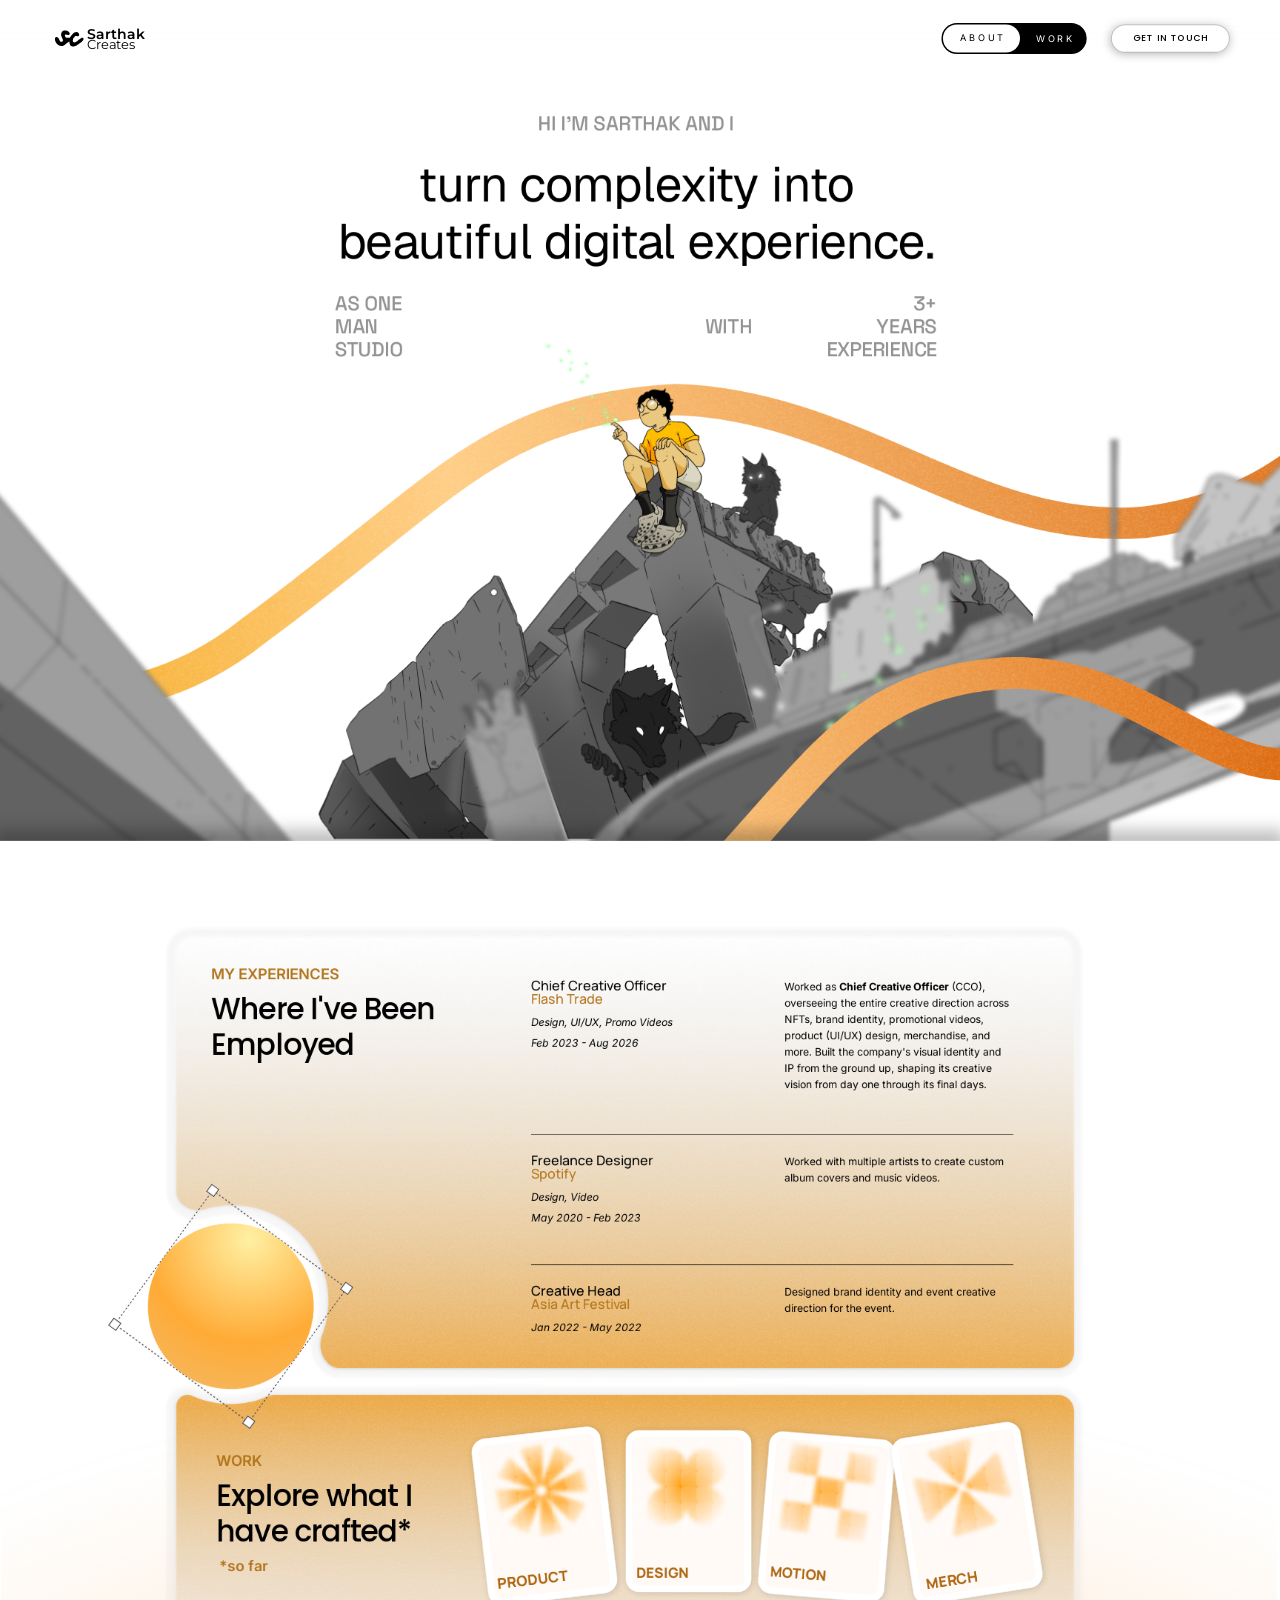
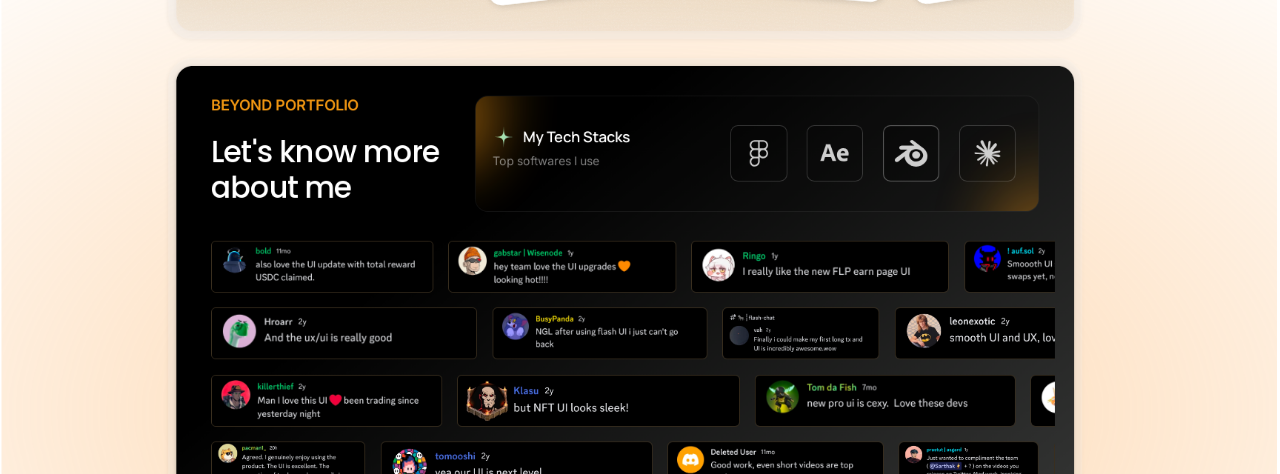
==== commit 843749ea: "Add merch catalogue images; update markup, script, styles, test page Co-Authored-By: Claude Opus 4.8" ====
--- a/test-index.html
+++ b/test-index.html
@@ -4,6 +4,19 @@
   <meta charset="UTF-8">
   <meta name="viewport" content="width=device-width, initial-scale=1.0">
   <title>Sarthak Creates</title>
+  <meta name="description" content="Sarthak Creates — I turn complexity into beautiful digital experiences. Product, design, motion and merch.">
+  <meta property="og:type" content="website">
+  <meta property="og:url" content="https://sarthak.cc/">
+  <meta property="og:title" content="Sarthak Creates">
+  <meta property="og:description" content="I turn complexity into beautiful digital experiences. Product, design, motion and merch.">
+  <meta property="og:image" content="https://sarthak.cc/assets/og-image.jpg">
+  <meta property="og:image:width" content="1200">
+  <meta property="og:image:height" content="630">
+  <meta name="twitter:card" content="summary_large_image">
+  <meta name="twitter:site" content="@SarthakCreates">
+  <meta name="twitter:title" content="Sarthak Creates">
+  <meta name="twitter:description" content="I turn complexity into beautiful digital experiences. Product, design, motion and merch.">
+  <meta name="twitter:image" content="https://sarthak.cc/assets/og-image.jpg">
   <link rel="icon" type="image/png" href="assets/fx/fx-favicon.png">
   <link rel="apple-touch-icon" href="assets/fx/fx-favicon.png">
   <style>
@@ -461,12 +474,12 @@
       position:fixed;top:0;left:50%;transform:translateX(-50%);
       width:393px;height:100px;z-index:100;pointer-events:none;
     }
-    .mobile-blur{display:none;
-      position:absolute;top:-20px;left:-30px;right:-30px;height:110px;
-      backdrop-filter:blur(30px);-webkit-backdrop-filter:blur(30px);
+    .mobile-blur{
+      position:absolute;top:-40px;left:-30px;right:-30px;height:130px;pointer-events:none;
+      backdrop-filter:blur(30px) saturate(1.2);-webkit-backdrop-filter:blur(30px) saturate(1.2);
       background:linear-gradient(180deg,rgba(255,255,255,0.1) 0%,rgba(255,255,255,0) 100%);
-      mask-image:radial-gradient(ellipse 90% 100% at 50% 40%,black 50%,transparent 100%);
-      -webkit-mask-image:radial-gradient(ellipse 90% 100% at 50% 40%,black 50%,transparent 100%);
+      mask-image:linear-gradient(to bottom,#000 0%,#000 55%,transparent 100%);
+      -webkit-mask-image:linear-gradient(to bottom,#000 0%,#000 55%,transparent 100%);
     }
     .mobile-logo{
       position:absolute;top:30px;left:16px;display:flex;align-items:center;gap:3px;
@@ -545,7 +558,7 @@
       position:absolute;top:98px;left:0;right:0;
       padding:0;padding-bottom:222px;
       display:flex;flex-direction:column;align-items:center;gap:15.882px;
-      z-index:5;will-change:transform;
+      z-index:0;will-change:transform;
     }
     .m-hero-word{
       display:inline;opacity:0;
@@ -596,7 +609,7 @@
 
     /* ===== INFORMATION SECTION ===== */
     .mobile-info{
-      position:absolute;top:754px;left:-198px;width:798px;height:2204px;
+      position:absolute;top:754px;left:-198px;width:798px;height:2250px;
       z-index:4;will-change:transform;
       background:var(--default-white);
     }
@@ -756,12 +769,12 @@
 
     /* ===== MOBILE FOOTER ===== */
     /* ===== SOCIALS / FOOTER (Figma 571:7061) ===== */
-    .m-socials{position:absolute;left:35px;top:1272px;width:313.204px;height:163.527px;}
+    .m-socials{position:absolute;left:35px;top:1349px;width:313.204px;height:163.527px;}
     .m-credit{position:absolute;left:0.33px;top:0;width:312.538px;text-align:center;
       font-family:'Manrope',sans-serif;font-weight:500;font-size:16.233px;line-height:normal;color:#ff9700;}
     .m-credit b{font-weight:800;}
     .m-mail{position:absolute;left:-14px;right:137.2px;top:67.94px;text-align:right;
-      font-family:'Manrope',sans-serif;font-weight:500;font-size:12px;line-height:0.99;color:#1e4235;}
+      font-family:'Manrope',sans-serif;font-weight:500;font-size:12px;line-height:0.99;color:#B3751C;}
     .m-mail b{font-weight:700;font-size:12.268px;}
     .m-meet{position:absolute;left:183px;top:66px;width:126px;height:31.897px;display:flex;align-items:center;
       padding:7.581px 15.623px 7.581px 25.269px;box-sizing:border-box;cursor:pointer;
@@ -773,12 +786,13 @@
     .m-line{position:absolute;left:7px;top:113px;width:293px;height:0;border-top:0.5px solid #DFBB86;}
     .m-icons{position:absolute;left:97px;top:130px;width:120px;height:22px;}
     .m-icons svg{display:block;width:100%;height:100%;}
+    .m-soc{position:absolute;top:-6px;height:34px;display:block;}
 
     /* ===== GLOW BOTTOM (Figma 571:7043) ===== */
-    .m-glow{position:absolute;left:-30px;bottom:0;width:819px;height:600px;overflow:hidden;pointer-events:none;}
+    .m-glow{position:absolute;left:-30px;top:1123px;width:819px;height:872px;overflow:hidden;pointer-events:none;}
     .m-glow i{position:absolute;left:-172.65px;width:1165.955px;display:block;border-radius:50%;}
-    .m-glow .g1{top:490px;height:349.9px;background:rgba(253,186,116,.6);filter:blur(189px);}
-    .m-glow .g2{top:496px;height:179.19px;background:#FB923C;filter:blur(39px);}
+    .m-glow .g1{top:893.79px;height:349.9px;background:rgba(253,186,116,.6);filter:blur(189px);}
+    .m-glow .g2{top:899.85px;height:179.19px;background:#FB923C;filter:blur(39px);}
     /* ===== MOBILE WORK PAGE — folder containers ===== */
     .mobile-work-page{display:none;position:relative;width:393px;min-height:100vh;background:transparent;}
     .mobile-work-page.visible{display:block;}
@@ -1185,6 +1199,9 @@
       overflow:hidden; border-radius:20px; cursor:grab; user-select:none; -webkit-user-select:none;
     }
     .brand-marquee.visible { display:block; }
+    .merch-marquee { position:absolute; left:40px; right:40px; top:10px; bottom:10px; z-index:4; display:none; overflow:hidden; border-radius:20px; cursor:grab; user-select:none; -webkit-user-select:none; }
+    .merch-marquee.visible { display:block; }
+    .merch-marquee.holding { cursor:grabbing; }
     .brand-marquee.holding { cursor:grabbing; }
     .brand-track { position:absolute; top:0; left:0; right:0; will-change:transform; }
     .brand-track img { display:block; width:100%; height:auto; pointer-events:none; }
@@ -2025,8 +2042,8 @@
         <div class="ft-mail">Mail me at<b>notsarthakcreates@gmail.com</b></div>
         <div class="ft-credit"><span>Site designed by </span><b>Sarthakcreates</b><br><span>Deployed by</span><b> Claude AI</b></div>
         <div class="ft-socials">
-          <a href="https://x.com/notsarthakcreates" target="_blank" aria-label="X"><svg viewBox="0 0 24 24" fill="currentColor"><path d="M18.9 2h3.3l-7.2 8.3L23.5 22h-6.6l-5.2-6.8L5.7 22H2.4l7.7-8.8L1.9 2h6.8l4.7 6.2L18.9 2Zm-1.2 18h1.8L7.4 3.9H5.5L17.7 20Z"/></svg></a>
-          <a href="https://instagram.com/notsarthakcreates" target="_blank" aria-label="Instagram"><svg viewBox="0 0 24 24" fill="none" stroke="currentColor" stroke-width="1.8"><rect x="3.3" y="3.3" width="17.4" height="17.4" rx="5"/><circle cx="12" cy="12" r="4"/><circle cx="17" cy="7" r="1.1" fill="currentColor" stroke="none"/></svg></a>
+          <a href="https://x.com/SarthakCreates" target="_blank" aria-label="X"><svg viewBox="0 0 24 24" fill="currentColor"><path d="M18.9 2h3.3l-7.2 8.3L23.5 22h-6.6l-5.2-6.8L5.7 22H2.4l7.7-8.8L1.9 2h6.8l4.7 6.2L18.9 2Zm-1.2 18h1.8L7.4 3.9H5.5L17.7 20Z"/></svg></a>
+          <a href="https://www.instagram.com/sarthakcreatesart/" target="_blank" aria-label="Instagram"><svg viewBox="0 0 24 24" fill="none" stroke="currentColor" stroke-width="1.8"><rect x="3.3" y="3.3" width="17.4" height="17.4" rx="5"/><circle cx="12" cy="12" r="4"/><circle cx="17" cy="7" r="1.1" fill="currentColor" stroke="none"/></svg></a>
           <a href="https://t.me/notsarthakcreates" target="_blank" aria-label="Telegram"><svg viewBox="0 0 24 24" fill="currentColor"><path d="M21.9 4.3 18.6 20c-.2 1-.9 1.3-1.8.8l-4.9-3.6-2.4 2.3c-.3.3-.5.5-1 .5l.3-4.9 9-8.1c.4-.3-.1-.5-.6-.2L4.4 13.6l-4.8-1.5c-1-.3-1-1 .2-1.5l18.7-7.2c.9-.3 1.6.2 1.4 1.4Z" transform="translate(1)"/></svg></a>
         </div>
         <button class="ft-meet" onclick="window.open('https://calendly.com/notsarthakcreates/30min','_blank')">SCHEDULE MEET</button>
@@ -2067,7 +2084,16 @@
   </div>
 
   <!-- HERO LAYERS -->
-  <div id="mWrap" style="position:relative;width:393px;min-height:2958px;overflow:hidden;">
+  <div id="mWrap" style="position:relative;width:393px;min-height:3004px;overflow:hidden;">
+
+    <!-- Hero Text -->
+    <div class="mobile-hero-text" id="mHeroText">
+      <div class="mobile-hero-heading"><span class="m-hero-word" style="animation-delay:0.2s">I </span><span class="m-hero-word" style="animation-delay:0.35s">turn </span><span class="m-hero-word" style="animation-delay:0.5s">complexity </span><span class="m-hero-word" style="animation-delay:0.65s">into </span><span class="m-hero-word" style="animation-delay:0.8s">beautiful </span><span class="m-hero-word" style="animation-delay:0.95s">digital </span><span class="m-hero-word" style="animation-delay:1.1s">experiences.</span></div>
+      <div class="mobile-hero-stats">
+        <div>ONE<br>MAN<br>STUDIO</div>
+        <div class="stat-right">3+<br>YEARS<br>EXPERIENCE</div>
+      </div>
+    </div>
 
     <!-- Hero layers, bottom→top: back ribbon, character, city, front ribbon -->
     <div class="m-ribbon m-ribbon-back" id="mRibBack"><div class="m-rib-rot"><svg viewBox="-15 -15 683 176" xmlns="http://www.w3.org/2000/svg">
@@ -2102,15 +2128,6 @@
 <animateTransform attributeName="gradientTransform" type="translate" values="0 0;-140 0;0 0" dur="12.9s" repeatCount="indefinite"/>
 </linearGradient>
 </defs></svg></div></div>
-
-    <!-- Hero Text -->
-    <div class="mobile-hero-text" id="mHeroText">
-      <div class="mobile-hero-heading"><span class="m-hero-word" style="animation-delay:0.2s">I </span><span class="m-hero-word" style="animation-delay:0.35s">turn </span><span class="m-hero-word" style="animation-delay:0.5s">complexity </span><span class="m-hero-word" style="animation-delay:0.65s">into </span><span class="m-hero-word" style="animation-delay:0.8s">beautiful </span><span class="m-hero-word" style="animation-delay:0.95s">digital </span><span class="m-hero-word" style="animation-delay:1.1s">experiences.</span></div>
-      <div class="mobile-hero-stats">
-        <div>ONE<br>MAN<br>STUDIO</div>
-        <div class="stat-right">3+<br>YEARS<br>EXPERIENCE</div>
-      </div>
-    </div>
 
     <!-- INFORMATION (scrolls fastest) -->
     <div class="mobile-info" id="mInfo">
@@ -2177,7 +2194,7 @@
         <p class="m-mail">Mail me at<br><b>notsarthakcreates@gmail.com</b></p>
         <div class="m-meet" onclick="window.open('https://calendly.com/notsarthakcreates/30min','_blank')"><div class="bg"></div><span>SCHEDULE MEET</span></div>
         <div class="m-line"></div>
-        <div class="m-icons"><svg viewBox="0 0 120 22" width="120" height="22" xmlns="http://www.w3.org/2000/svg" fill="none"><path fill="#000" d="M22.7518 0.847534H26.0283L18.8719 9.04801L27.2913 20.2072H20.6997L15.5367 13.438L9.62865 20.2072H6.35086L14.0053 11.4353L5.92896 0.847534H12.6888L17.3551 7.03327L22.7518 0.847534ZM21.6036 18.2418H23.4194L11.7008 2.71006H9.75415L21.6036 18.2418Z"/><path fill="#000" d="M60 2.58768C62.5523 2.58768 62.9003 2.58768 63.9444 2.58768C64.8725 2.58768 65.3365 2.8197 65.6845 2.93571C66.1486 3.16773 66.4966 3.28374 66.8446 3.63177C67.1926 3.9798 67.4247 4.32783 67.5407 4.79187C67.6567 5.1399 67.7727 5.60394 67.8887 6.53202C67.8887 7.57611 67.8887 7.80813 67.8887 10.4764C67.8887 13.1446 67.8887 13.3766 67.8887 14.4207C67.8887 15.3488 67.6567 15.8128 67.5407 16.1608C67.3087 16.6249 67.1926 16.9729 66.8446 17.3209C66.4966 17.669 66.1486 17.901 65.6845 18.017C65.3365 18.133 64.8725 18.249 63.9444 18.365C62.9003 18.365 62.6683 18.365 60 18.365C57.3318 18.365 57.0998 18.365 56.0557 18.365C55.1276 18.365 54.6636 18.133 54.3156 18.017C53.8515 17.785 53.5035 17.669 53.1555 17.3209C52.8074 16.9729 52.5754 16.6249 52.4594 16.1608C52.3434 15.8128 52.2274 15.3488 52.1114 14.4207C52.1114 13.3766 52.1114 13.1446 52.1114 10.4764C52.1114 7.80813 52.1114 7.57611 52.1114 6.53202C52.1114 5.60394 52.3434 5.1399 52.4594 4.79187C52.6914 4.32783 52.8074 3.9798 53.1555 3.63177C53.5035 3.28374 53.8515 3.05172 54.3156 2.93571C54.6636 2.8197 55.1276 2.70369 56.0557 2.58768C57.0998 2.58768 57.4478 2.58768 60 2.58768ZM60 0.847534C57.3318 0.847534 57.0998 0.847534 56.0557 0.847534C55.0116 0.847534 54.3156 1.07955 53.7355 1.31157C53.1555 1.54359 52.5754 1.89162 51.9954 2.47167C51.4153 3.05172 51.1833 3.51576 50.8353 4.21182C50.6032 4.79187 50.4872 5.48793 50.3712 6.53202C50.3712 7.57611 50.3712 7.92414 50.3712 10.4764C50.3712 13.1446 50.3712 13.3766 50.3712 14.4207C50.3712 15.4648 50.6032 16.1608 50.8353 16.7409C51.0673 17.3209 51.4153 17.901 51.9954 18.481C52.5754 19.0611 53.0394 19.2931 53.7355 19.6411C54.3156 19.8732 55.0116 19.9892 56.0557 20.1052C57.0998 20.1052 57.4478 20.1052 60 20.1052C62.5523 20.1052 62.9003 20.1052 63.9444 20.1052C64.9885 20.1052 65.6845 19.8732 66.2646 19.6411C66.8446 19.4091 67.4247 19.0611 68.0047 18.481C68.5848 17.901 68.8168 17.4369 69.1648 16.7409C69.3968 16.1608 69.5128 15.4648 69.6289 14.4207C69.6289 13.3766 69.6289 13.0286 69.6289 10.4764C69.6289 7.92414 69.6289 7.57611 69.6289 6.53202C69.6289 5.48793 69.3968 4.79187 69.1648 4.21182C68.9328 3.63177 68.5848 3.05172 68.0047 2.47167C67.4247 1.89162 66.9606 1.6596 66.2646 1.31157C65.6845 1.07955 64.9885 0.963544 63.9444 0.847534C62.9003 0.847534 62.6683 0.847534 60 0.847534Z"/><path fill="#000" d="M60 5.48793C57.2158 5.48793 55.0116 7.69212 55.0116 10.4764C55.0116 13.2606 57.2158 15.4648 60 15.4648C62.7843 15.4648 64.9885 13.2606 64.9885 10.4764C64.9885 7.69212 62.7843 5.48793 60 5.48793ZM60 13.7246C58.2599 13.7246 56.7518 12.3325 56.7518 10.4764C56.7518 8.73621 58.1439 7.22808 60 7.22808C61.7402 7.22808 63.2483 8.6202 63.2483 10.4764C63.2483 12.2165 61.7402 13.7246 60 13.7246Z"/><path fill="#000" d="M65.1045 6.53202C65.7452 6.53202 66.2646 6.01263 66.2646 5.37192C66.2646 4.73122 65.7452 4.21182 65.1045 4.21182C64.4638 4.21182 63.9444 4.73122 63.9444 5.37192C63.9444 6.01263 64.4638 6.53202 65.1045 6.53202Z"/><path stroke="#000" stroke-width="1.695" d="M93.044 9.23881C99.4838 6.48806 103.778 4.67459 105.927 3.79841C112.061 1.29674 113.336 0.862176 114.167 0.847673C114.35 0.84467 114.758 0.889071 115.023 1.09963C115.246 1.27741 115.308 1.51758 115.337 1.68614C115.367 1.85471 115.403 2.23869 115.374 2.53873C115.042 5.96332 113.603 14.2739 112.872 18.1095C112.562 19.7325 111.952 20.2767 111.362 20.3299C110.079 20.4457 109.105 19.4987 107.862 18.7002C105.918 17.4507 104.82 16.6729 102.933 15.4536C100.752 14.0445 102.165 13.27 103.408 12.0043C103.734 11.6731 109.386 6.63272 109.495 6.17548C109.509 6.11829 109.522 5.90513 109.393 5.79257C109.263 5.68002 109.073 5.71851 108.935 5.74912C108.74 5.79251 105.634 7.80522 99.6173 11.7872C98.7356 12.3808 97.9371 12.6699 97.2216 12.6548C96.4329 12.6381 94.9157 12.2176 93.7878 11.8581C92.4044 11.4172 91.3048 11.1841 91.4006 10.4354C91.4505 10.0454 91.9983 9.64652 93.044 9.23881Z"/></svg></div>
+        <div class="m-icons"><a class="m-soc" href="https://x.com/SarthakCreates" target="_blank" rel="noopener" aria-label="X" style="left:0;width:34px"></a><a class="m-soc" href="https://www.instagram.com/sarthakcreatesart/" target="_blank" rel="noopener" aria-label="Instagram" style="left:46px;width:28px"></a><a class="m-soc" href="https://t.me/notsarthakcreates" target="_blank" rel="noopener" aria-label="Telegram" style="left:88px;width:32px"></a><svg viewBox="0 0 120 22" width="120" height="22" xmlns="http://www.w3.org/2000/svg" fill="none"><path fill="#000" d="M22.7518 0.847534H26.0283L18.8719 9.04801L27.2913 20.2072H20.6997L15.5367 13.438L9.62865 20.2072H6.35086L14.0053 11.4353L5.92896 0.847534H12.6888L17.3551 7.03327L22.7518 0.847534ZM21.6036 18.2418H23.4194L11.7008 2.71006H9.75415L21.6036 18.2418Z"/><path fill="#000" d="M60 2.58768C62.5523 2.58768 62.9003 2.58768 63.9444 2.58768C64.8725 2.58768 65.3365 2.8197 65.6845 2.93571C66.1486 3.16773 66.4966 3.28374 66.8446 3.63177C67.1926 3.9798 67.4247 4.32783 67.5407 4.79187C67.6567 5.1399 67.7727 5.60394 67.8887 6.53202C67.8887 7.57611 67.8887 7.80813 67.8887 10.4764C67.8887 13.1446 67.8887 13.3766 67.8887 14.4207C67.8887 15.3488 67.6567 15.8128 67.5407 16.1608C67.3087 16.6249 67.1926 16.9729 66.8446 17.3209C66.4966 17.669 66.1486 17.901 65.6845 18.017C65.3365 18.133 64.8725 18.249 63.9444 18.365C62.9003 18.365 62.6683 18.365 60 18.365C57.3318 18.365 57.0998 18.365 56.0557 18.365C55.1276 18.365 54.6636 18.133 54.3156 18.017C53.8515 17.785 53.5035 17.669 53.1555 17.3209C52.8074 16.9729 52.5754 16.6249 52.4594 16.1608C52.3434 15.8128 52.2274 15.3488 52.1114 14.4207C52.1114 13.3766 52.1114 13.1446 52.1114 10.4764C52.1114 7.80813 52.1114 7.57611 52.1114 6.53202C52.1114 5.60394 52.3434 5.1399 52.4594 4.79187C52.6914 4.32783 52.8074 3.9798 53.1555 3.63177C53.5035 3.28374 53.8515 3.05172 54.3156 2.93571C54.6636 2.8197 55.1276 2.70369 56.0557 2.58768C57.0998 2.58768 57.4478 2.58768 60 2.58768ZM60 0.847534C57.3318 0.847534 57.0998 0.847534 56.0557 0.847534C55.0116 0.847534 54.3156 1.07955 53.7355 1.31157C53.1555 1.54359 52.5754 1.89162 51.9954 2.47167C51.4153 3.05172 51.1833 3.51576 50.8353 4.21182C50.6032 4.79187 50.4872 5.48793 50.3712 6.53202C50.3712 7.57611 50.3712 7.92414 50.3712 10.4764C50.3712 13.1446 50.3712 13.3766 50.3712 14.4207C50.3712 15.4648 50.6032 16.1608 50.8353 16.7409C51.0673 17.3209 51.4153 17.901 51.9954 18.481C52.5754 19.0611 53.0394 19.2931 53.7355 19.6411C54.3156 19.8732 55.0116 19.9892 56.0557 20.1052C57.0998 20.1052 57.4478 20.1052 60 20.1052C62.5523 20.1052 62.9003 20.1052 63.9444 20.1052C64.9885 20.1052 65.6845 19.8732 66.2646 19.6411C66.8446 19.4091 67.4247 19.0611 68.0047 18.481C68.5848 17.901 68.8168 17.4369 69.1648 16.7409C69.3968 16.1608 69.5128 15.4648 69.6289 14.4207C69.6289 13.3766 69.6289 13.0286 69.6289 10.4764C69.6289 7.92414 69.6289 7.57611 69.6289 6.53202C69.6289 5.48793 69.3968 4.79187 69.1648 4.21182C68.9328 3.63177 68.5848 3.05172 68.0047 2.47167C67.4247 1.89162 66.9606 1.6596 66.2646 1.31157C65.6845 1.07955 64.9885 0.963544 63.9444 0.847534C62.9003 0.847534 62.6683 0.847534 60 0.847534Z"/><path fill="#000" d="M60 5.48793C57.2158 5.48793 55.0116 7.69212 55.0116 10.4764C55.0116 13.2606 57.2158 15.4648 60 15.4648C62.7843 15.4648 64.9885 13.2606 64.9885 10.4764C64.9885 7.69212 62.7843 5.48793 60 5.48793ZM60 13.7246C58.2599 13.7246 56.7518 12.3325 56.7518 10.4764C56.7518 8.73621 58.1439 7.22808 60 7.22808C61.7402 7.22808 63.2483 8.6202 63.2483 10.4764C63.2483 12.2165 61.7402 13.7246 60 13.7246Z"/><path fill="#000" d="M65.1045 6.53202C65.7452 6.53202 66.2646 6.01263 66.2646 5.37192C66.2646 4.73122 65.7452 4.21182 65.1045 4.21182C64.4638 4.21182 63.9444 4.73122 63.9444 5.37192C63.9444 6.01263 64.4638 6.53202 65.1045 6.53202Z"/><path stroke="#000" stroke-width="1.695" d="M93.044 9.23881C99.4838 6.48806 103.778 4.67459 105.927 3.79841C112.061 1.29674 113.336 0.862176 114.167 0.847673C114.35 0.84467 114.758 0.889071 115.023 1.09963C115.246 1.27741 115.308 1.51758 115.337 1.68614C115.367 1.85471 115.403 2.23869 115.374 2.53873C115.042 5.96332 113.603 14.2739 112.872 18.1095C112.562 19.7325 111.952 20.2767 111.362 20.3299C110.079 20.4457 109.105 19.4987 107.862 18.7002C105.918 17.4507 104.82 16.6729 102.933 15.4536C100.752 14.0445 102.165 13.27 103.408 12.0043C103.734 11.6731 109.386 6.63272 109.495 6.17548C109.509 6.11829 109.522 5.90513 109.393 5.79257C109.263 5.68002 109.073 5.71851 108.935 5.74912C108.74 5.79251 105.634 7.80522 99.6173 11.7872C98.7356 12.3808 97.9371 12.6699 97.2216 12.6548C96.4329 12.6381 94.9157 12.2176 93.7878 11.8581C92.4044 11.4172 91.3048 11.1841 91.4006 10.4354C91.4505 10.0454 91.9983 9.64652 93.044 9.23881Z"/></svg></div>
       </div>
     </div>
     </div>
@@ -2299,6 +2316,9 @@
       </div>
       <div class="m-design-view" id="mBrandView">
         <img src="assets/fx/fx-brand-design.png" alt="Brand design catalogue">
+      </div>
+      <div class="m-design-view" id="mMerchView">
+        <img src="assets/fx/fx-merch-catalogue-m.png" alt="Flash Trade merch catalogue">
       </div>
 
       <div class="m-design-track" id="mDesignTrack"><div class="m-design-thumb" id="mDesignThumb"></div></div>
@@ -2619,6 +2639,12 @@
                 <img src="assets/fx/fx-brand-design.png" alt="Brand design catalogue" id="bImg1">
               </div>
             </div>
+            <!-- MERCH: vertical catalogue (drag / wheel scroll) -->
+            <div class="merch-marquee" id="merchMarquee" data-lenis-prevent>
+              <div class="brand-track" id="merchTrack">
+                <img src="assets/fx/fx-merch-catalogue.png" alt="Flash Trade merch catalogue" id="merchImg">
+              </div>
+            </div>
             <!-- DESIGN: left navigation sidebar -->
             <div class="design-nav" id="designNav">
               <div class="dn-selector" id="dnSelector"></div>
@@ -2966,7 +2992,10 @@
         // Show marquee body for design AND product tabs
         var isDesign = target === designContainer;
         var isProduct = target === productContainer;
-        folderBody.classList.toggle('visible', isDesign || isProduct);
+        var isMerch = target === merchContainer;
+        folderBody.classList.toggle('visible', isDesign || isProduct || isMerch);
+        var mm = document.getElementById('merchMarquee');
+        if (mm) { mm.classList.toggle('visible', isMerch); if (isMerch && window.__merchReset) window.__merchReset(); }
         var dm = document.getElementById('designMarquee');
         var ps = document.getElementById('productShell');
         var dtg = document.getElementById('deviceToggle');
@@ -2980,7 +3009,7 @@
         // Force reflow then add bounce
         void target.offsetWidth;
         target.classList.add('bounce');
-        if (target === designContainer || target === productContainer) {
+        if (target === designContainer || target === productContainer || target === merchContainer) {
           folderBody.classList.remove('bounce');
           void folderBody.offsetWidth;
           folderBody.classList.add('bounce');
@@ -3156,7 +3185,9 @@
       (function initTabs(){
         var isD = designContainer.classList.contains('active');
         var isP = productContainer.classList.contains('active');
-        folderBody.classList.toggle('visible', isD || isP);
+        var isM = merchContainer.classList.contains('active');
+        folderBody.classList.toggle('visible', isD || isP || isM);
+        var mm0 = document.getElementById('merchMarquee'); if (mm0) mm0.classList.toggle('visible', isM);
         var dm = document.getElementById('designMarquee');
         var ps = document.getElementById('productShell');
         var dtg = document.getElementById('deviceToggle');
@@ -3253,6 +3284,22 @@
       }
       window.addEventListener('pointerup',function(){ bPaused=false; if(brand)brand.classList.remove('holding'); });
 
+      /* MERCH catalogue: same drag + wheel scroll */
+      (function(){
+        var mq=document.getElementById('merchMarquee'),mt=document.getElementById('merchTrack'),mi=document.getElementById('merchImg');
+        if(!mq||!mt||!mi)return;
+        var mpos=0,mmax=0,mhold=false,mdrag=0;
+        function mMeasure(){ if(mi.complete&&mi.naturalHeight){ mmax=Math.max(0,mi.offsetHeight-mq.clientHeight); if(mpos>mmax)mpos=mmax; mRender(); } }
+        function mRender(){ mt.style.transform='translateY('+(-Math.round(mpos*10)/10)+'px)'; }
+        function mClamp(){ if(mpos<0)mpos=0; else if(mpos>mmax)mpos=mmax; }
+        mi.addEventListener('load',mMeasure); window.addEventListener('resize',mMeasure);
+        mq.addEventListener('pointerdown',function(e){ mhold=true; mq.classList.add('holding'); mdrag=e.clientY; });
+        mq.addEventListener('pointermove',function(e){ if(!mhold)return; var dy=e.clientY-mdrag; mdrag=e.clientY; mpos-=dy; mClamp(); mRender(); });
+        mq.addEventListener('wheel',function(e){ e.preventDefault(); mpos+=e.deltaY; mClamp(); mRender(); },{passive:false});
+        window.addEventListener('pointerup',function(){ mhold=false; mq.classList.remove('holding'); });
+        window.__merchReset=function(){ mpos=0; setTimeout(mMeasure,50); setTimeout(function(){mMeasure();mRender();},400); };
+      })();
+
       /* called by activateContainer on DESIGN tab enter/leave */
       window.__designNav=function(isDesign){
         if(nav)nav.classList.toggle('visible',isDesign);
@@ -3305,6 +3352,10 @@
           }
         }
         if(mTog)mTog.classList.toggle('visible',onProduct);
+        var mv=document.getElementById('mMerchView');
+        if(mv){ var onM=(mTab==='merch'),wasM=mv.classList.contains('active'); mv.classList.toggle('active',onM);
+          if(onM&&!wasM){ mv.scrollTop=0; mv.classList.remove('bounce');void mv.offsetWidth;mv.classList.add('bounce');
+            mv.addEventListener('animationend',function hm(){mv.classList.remove('bounce');mv.removeEventListener('animationend',hm);}); } }
         var deckOn=onProduct;
         var mArts={ftv1:['assets/fx/fx-m-card-teaser-3.png','assets/fx/fx-asset-4.png'],
                    ftv2:['assets/fx/fx-m-card-teaser.png','assets/fx/fx-asset-3.png'],
@@ -3353,6 +3404,7 @@
         if(mDeck)mDeck.classList.remove('active','bounce');
         if(mDesignView)mDesignView.classList.remove('active','bounce');
         var mbv=document.getElementById('mBrandView');if(mbv)mbv.classList.remove('active','bounce');
+        var mmv=document.getElementById('mMerchView');if(mmv)mmv.classList.remove('active','bounce');
         activateM(tab||'product');
       };
       window.__closeMobileWork=function(){
@@ -3361,6 +3413,7 @@
         document.body.classList.remove('m-show-work');
         if(mWrap)mWrap.style.display='';
         window.scrollTo(0,0);
+        ['mHeroBg','mHeroFg','mInfo','mRibBack','mRibFront'].forEach(function(id){var el=document.getElementById(id);if(el)el.style.transform='';});
       };
       document.querySelectorAll('.m-tab-label').forEach(function(b){
         b.addEventListener('click',function(){activateM(b.getAttribute('data-mtab'));});
